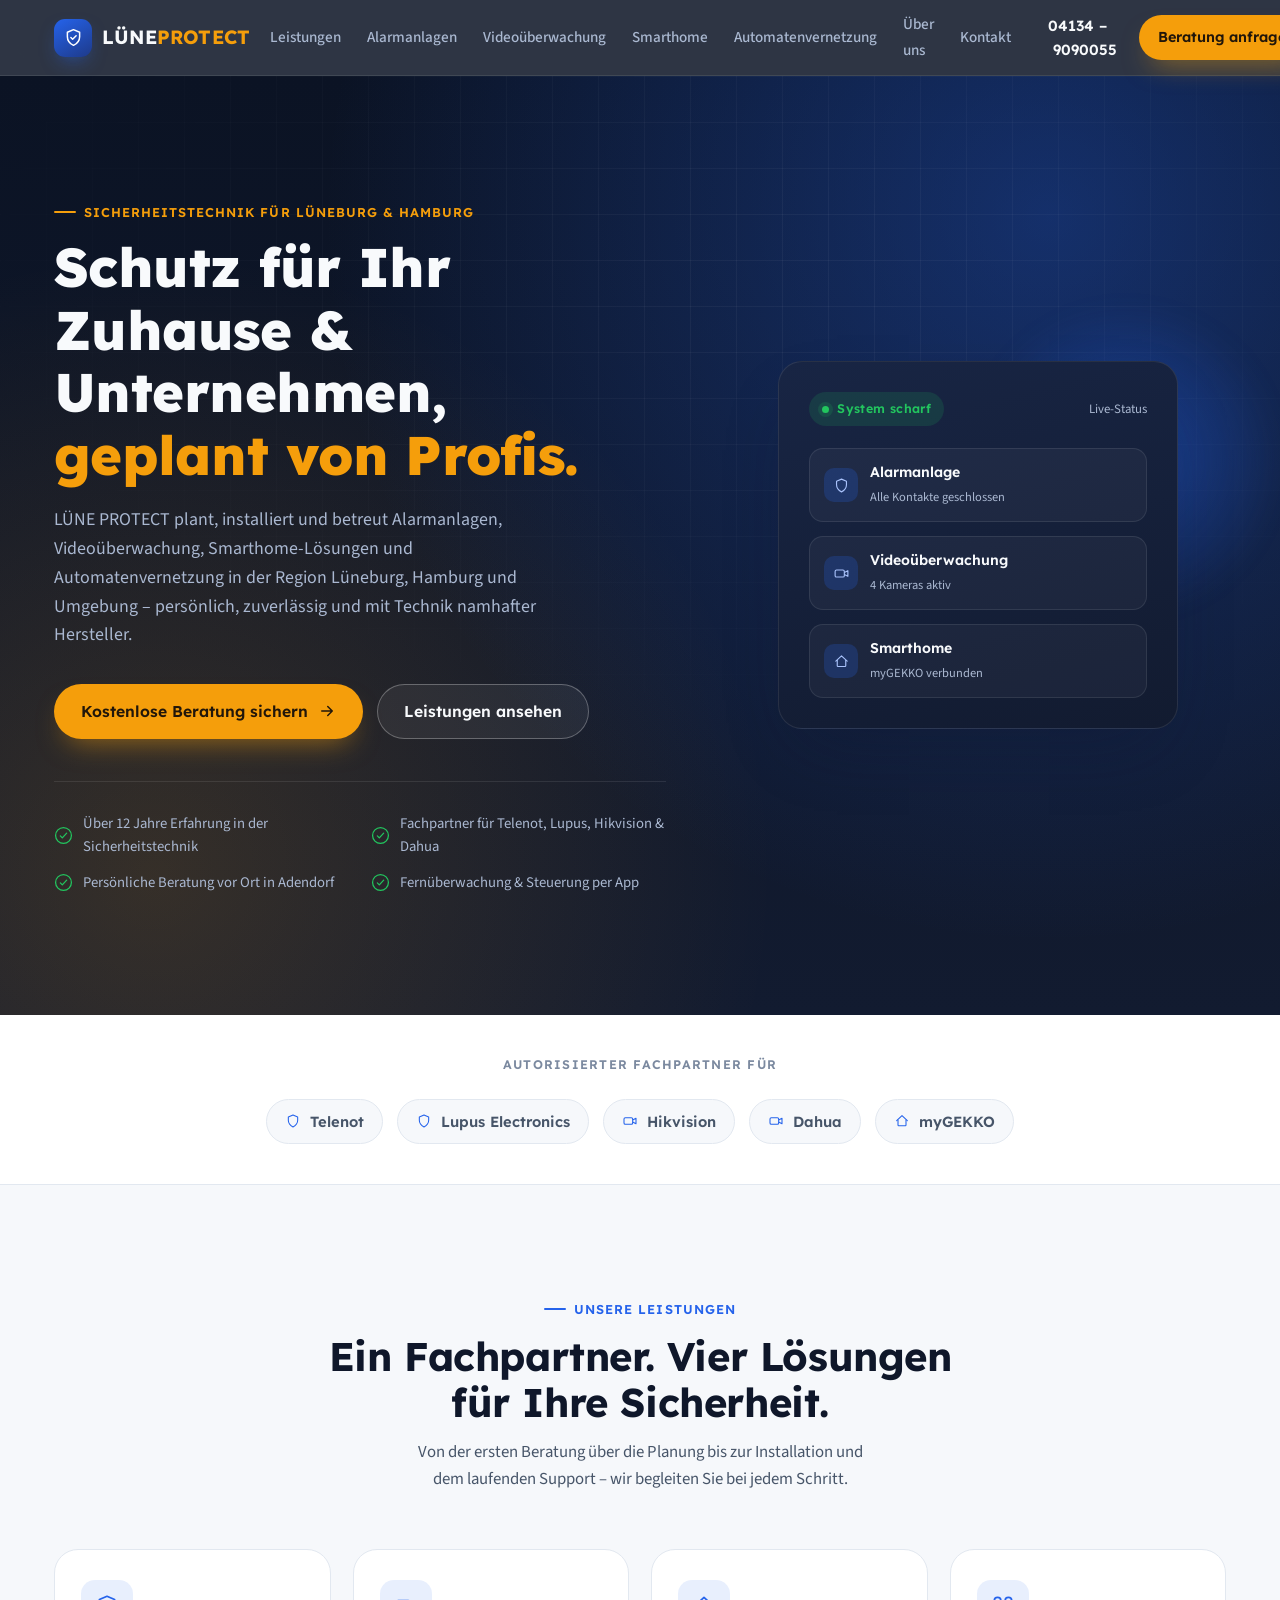
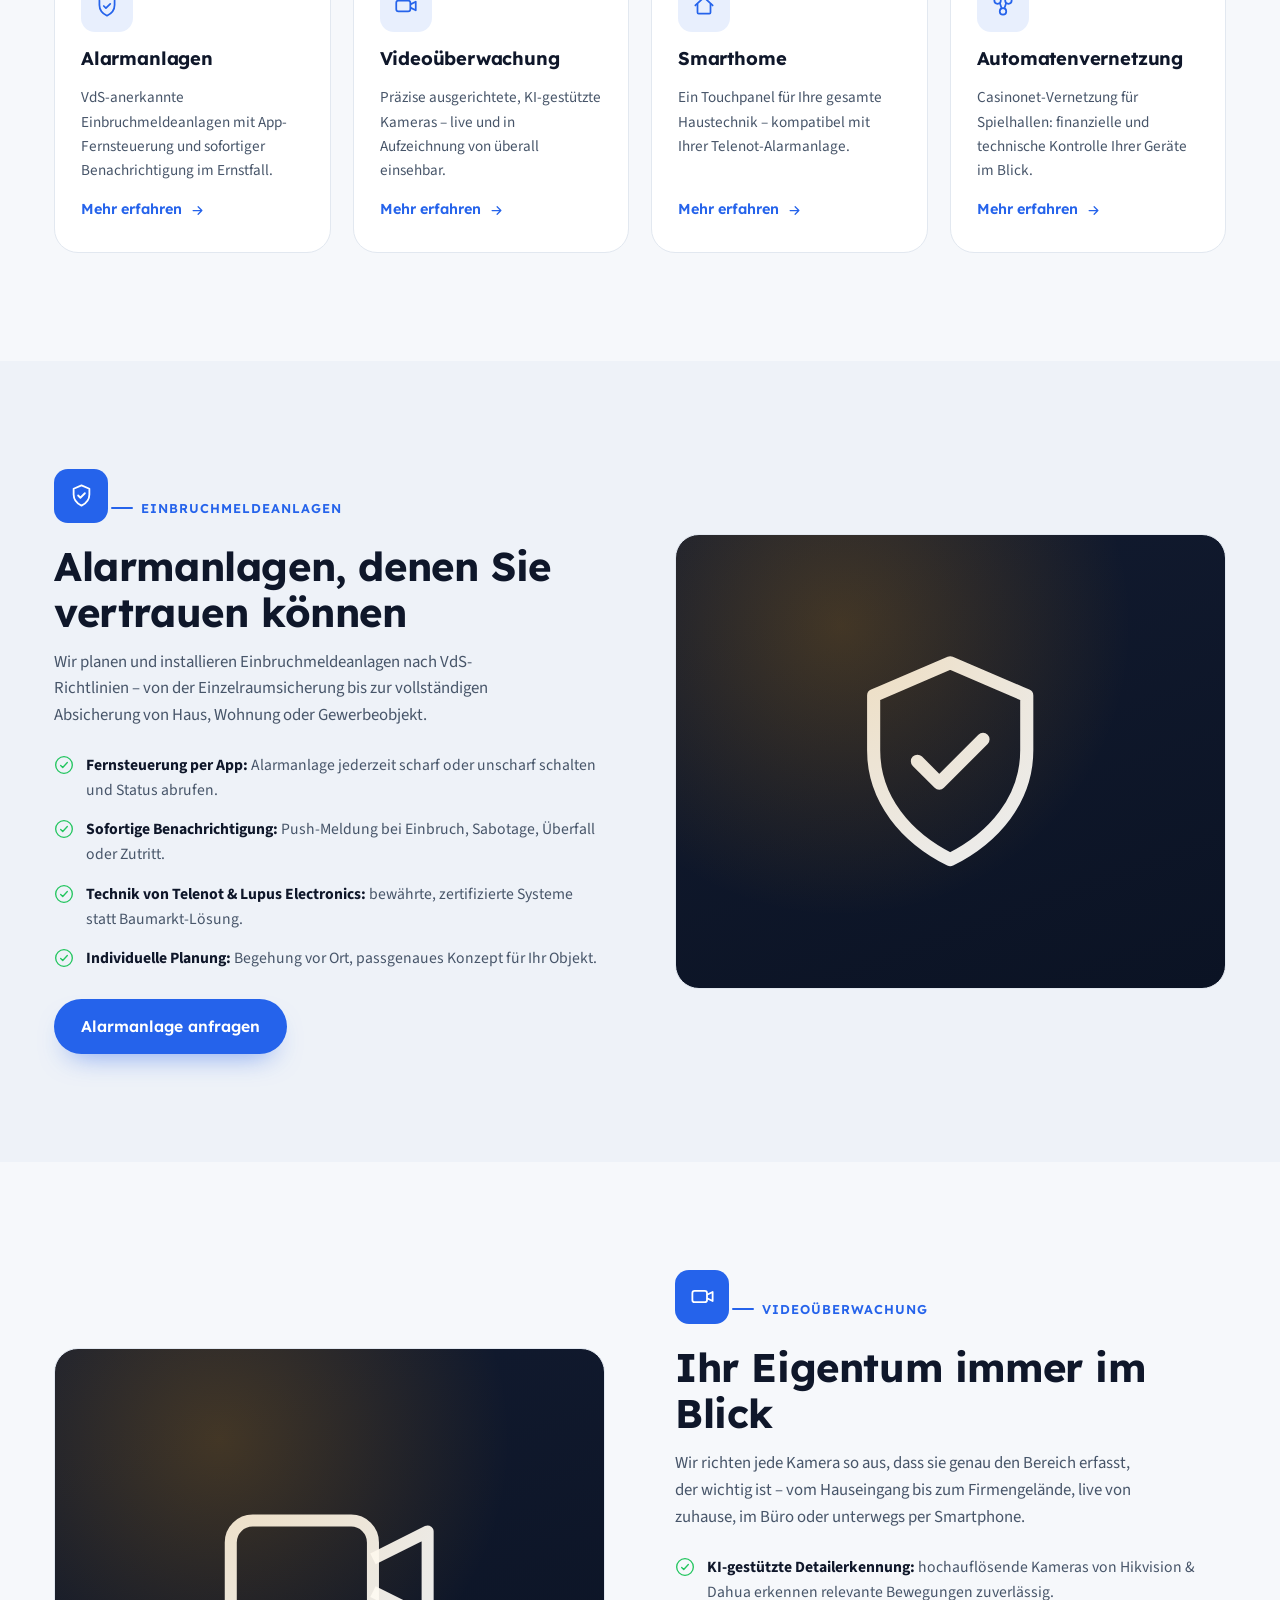
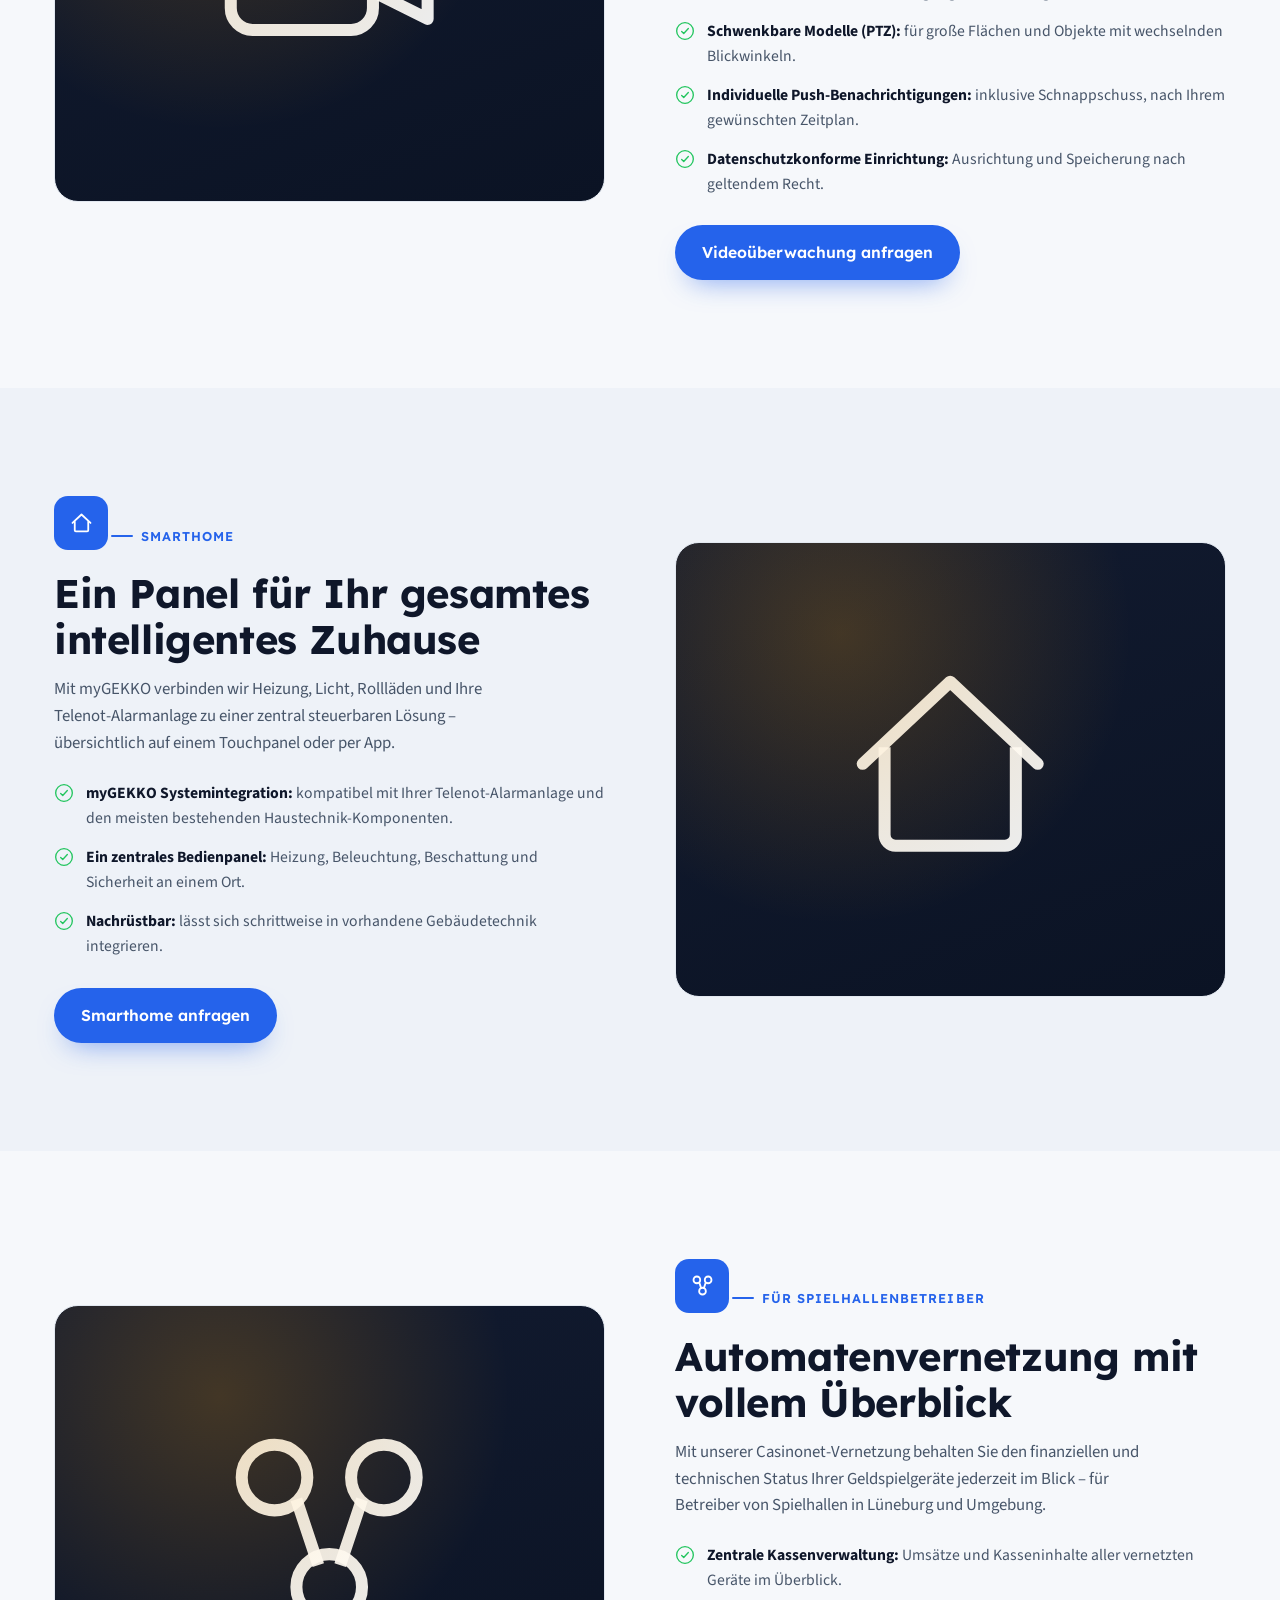
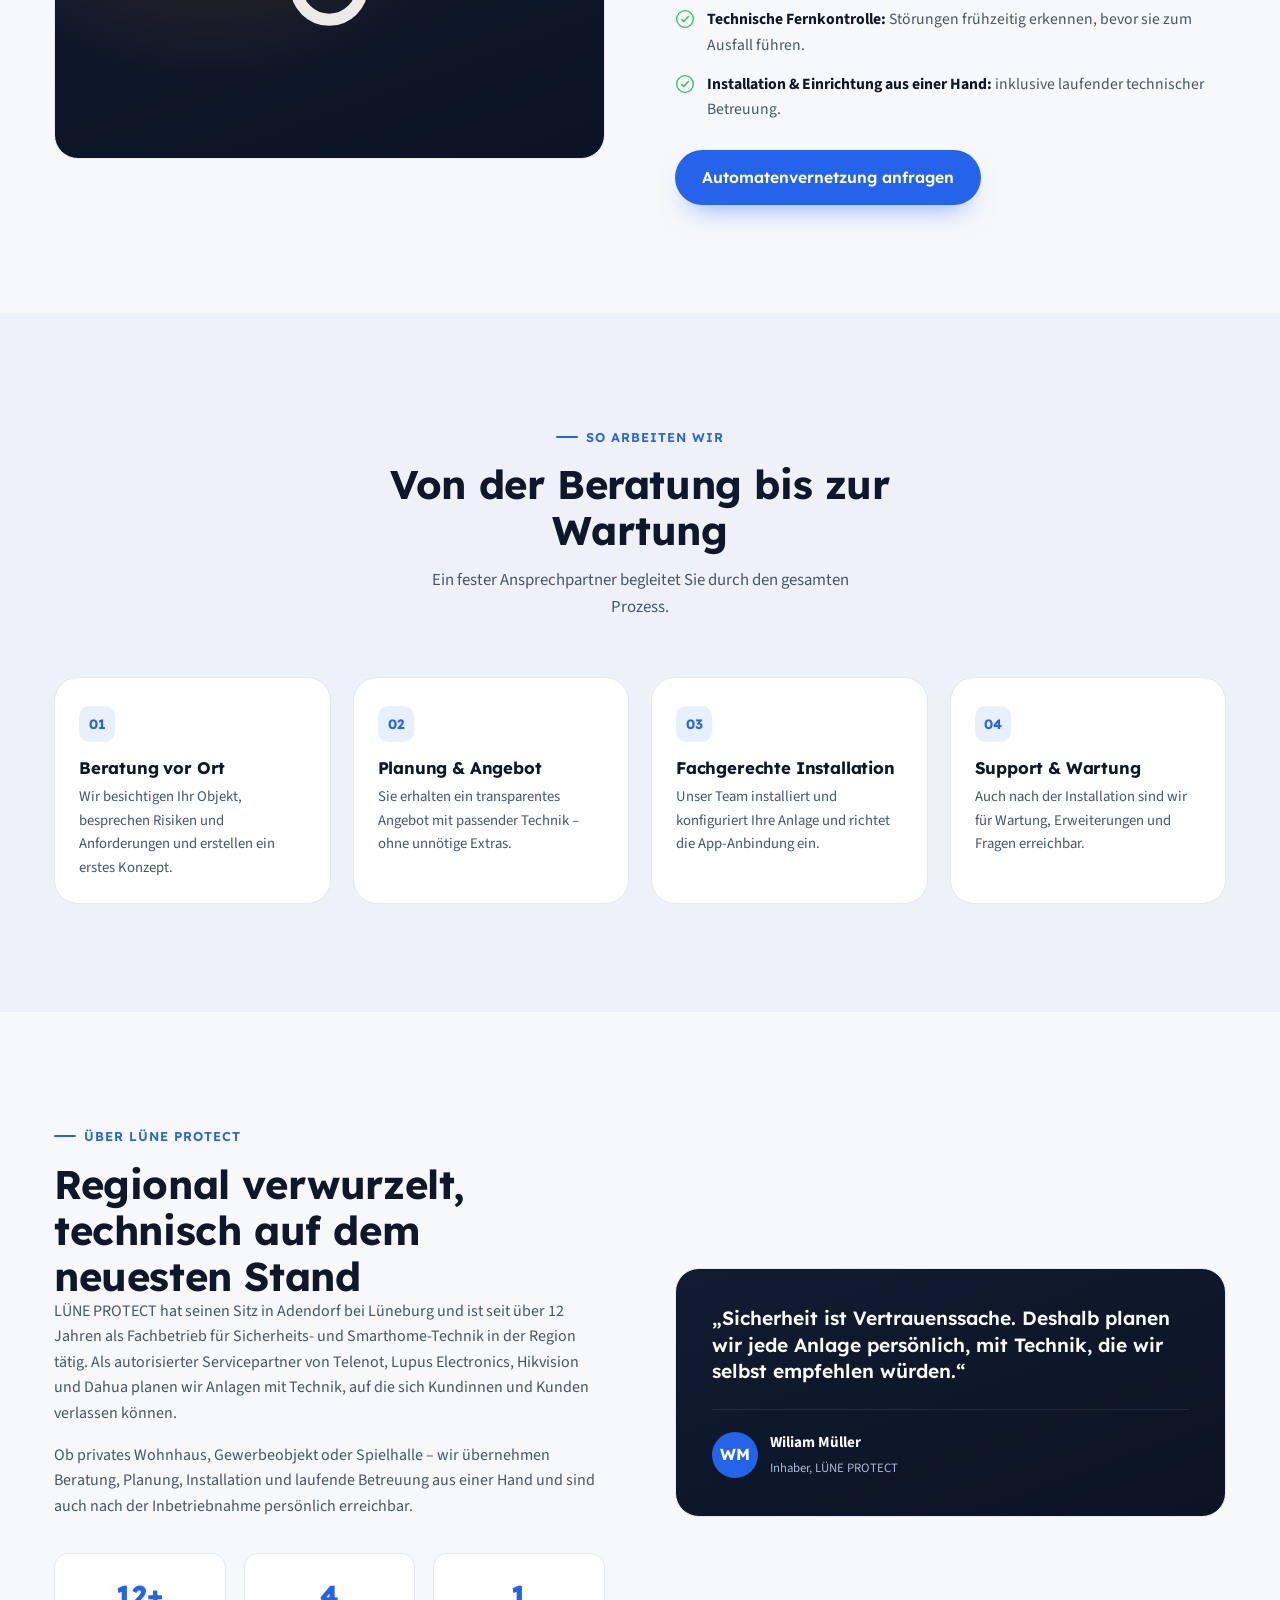
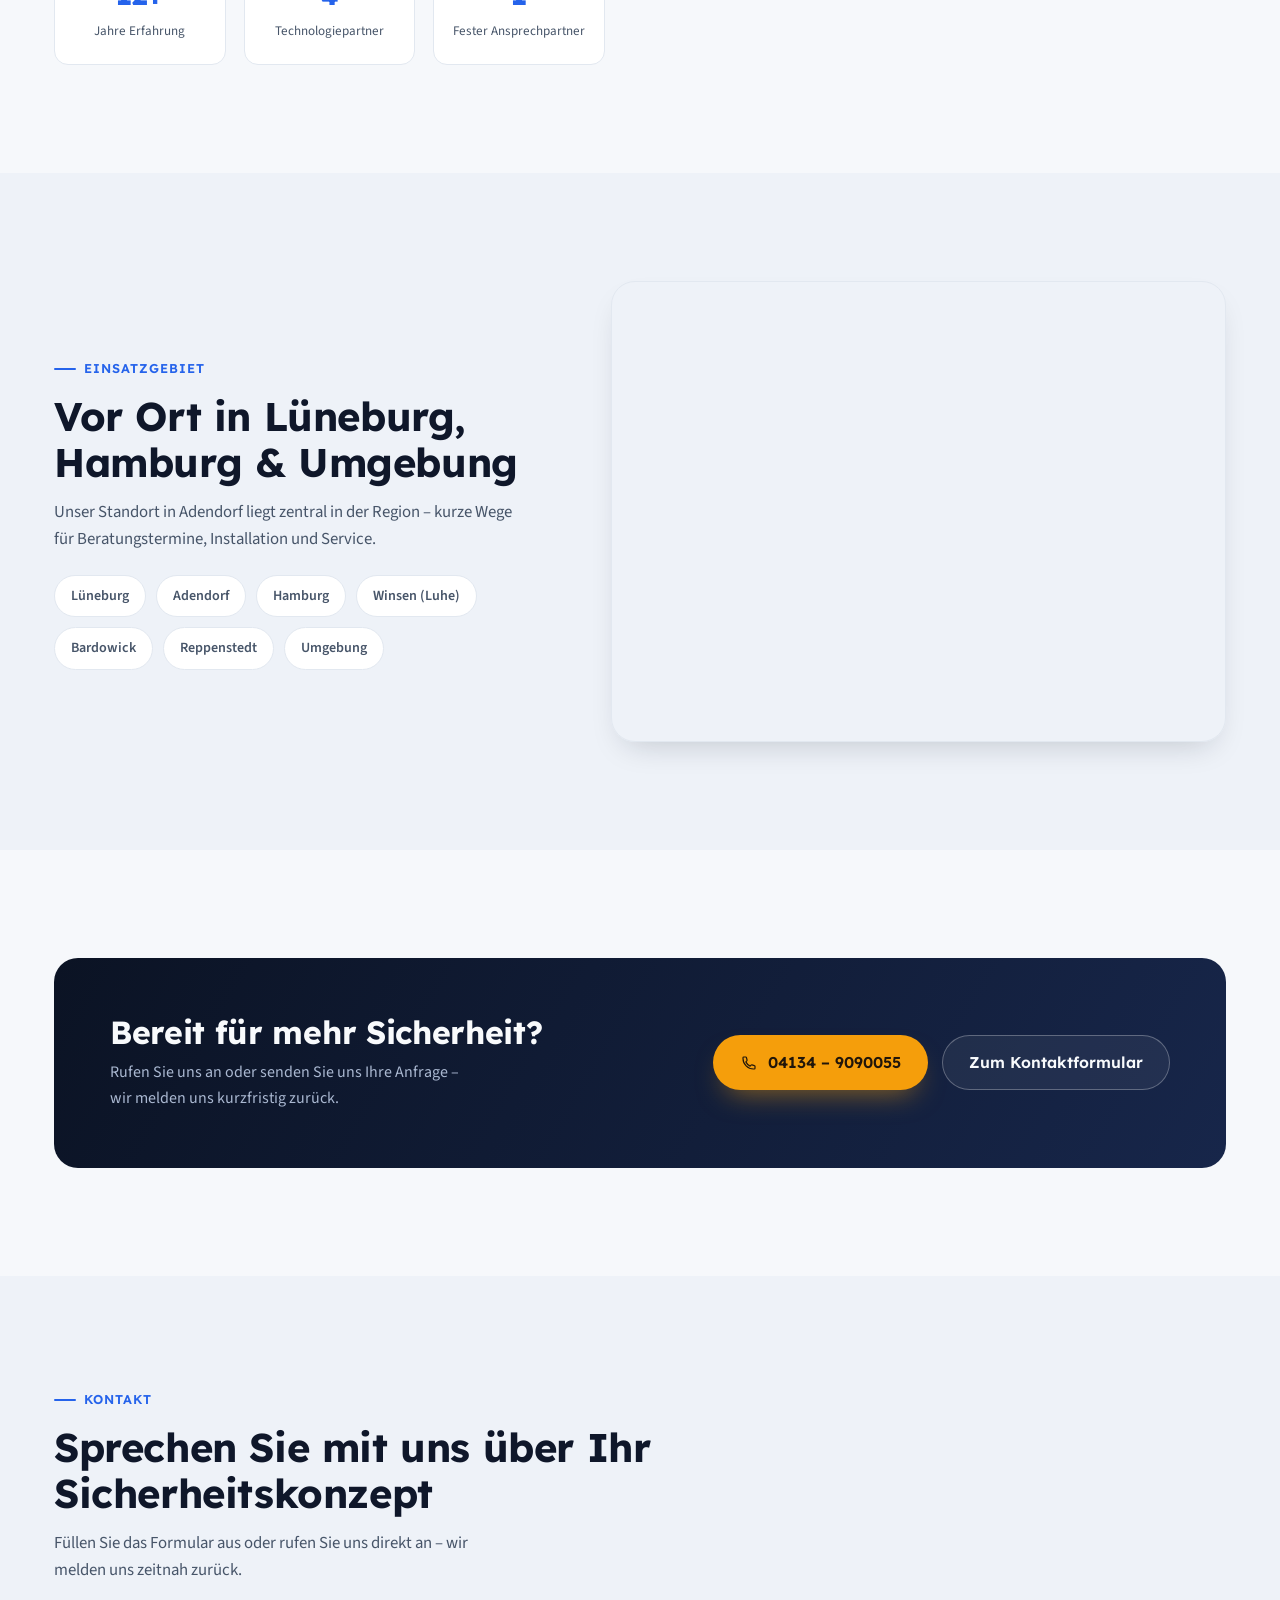
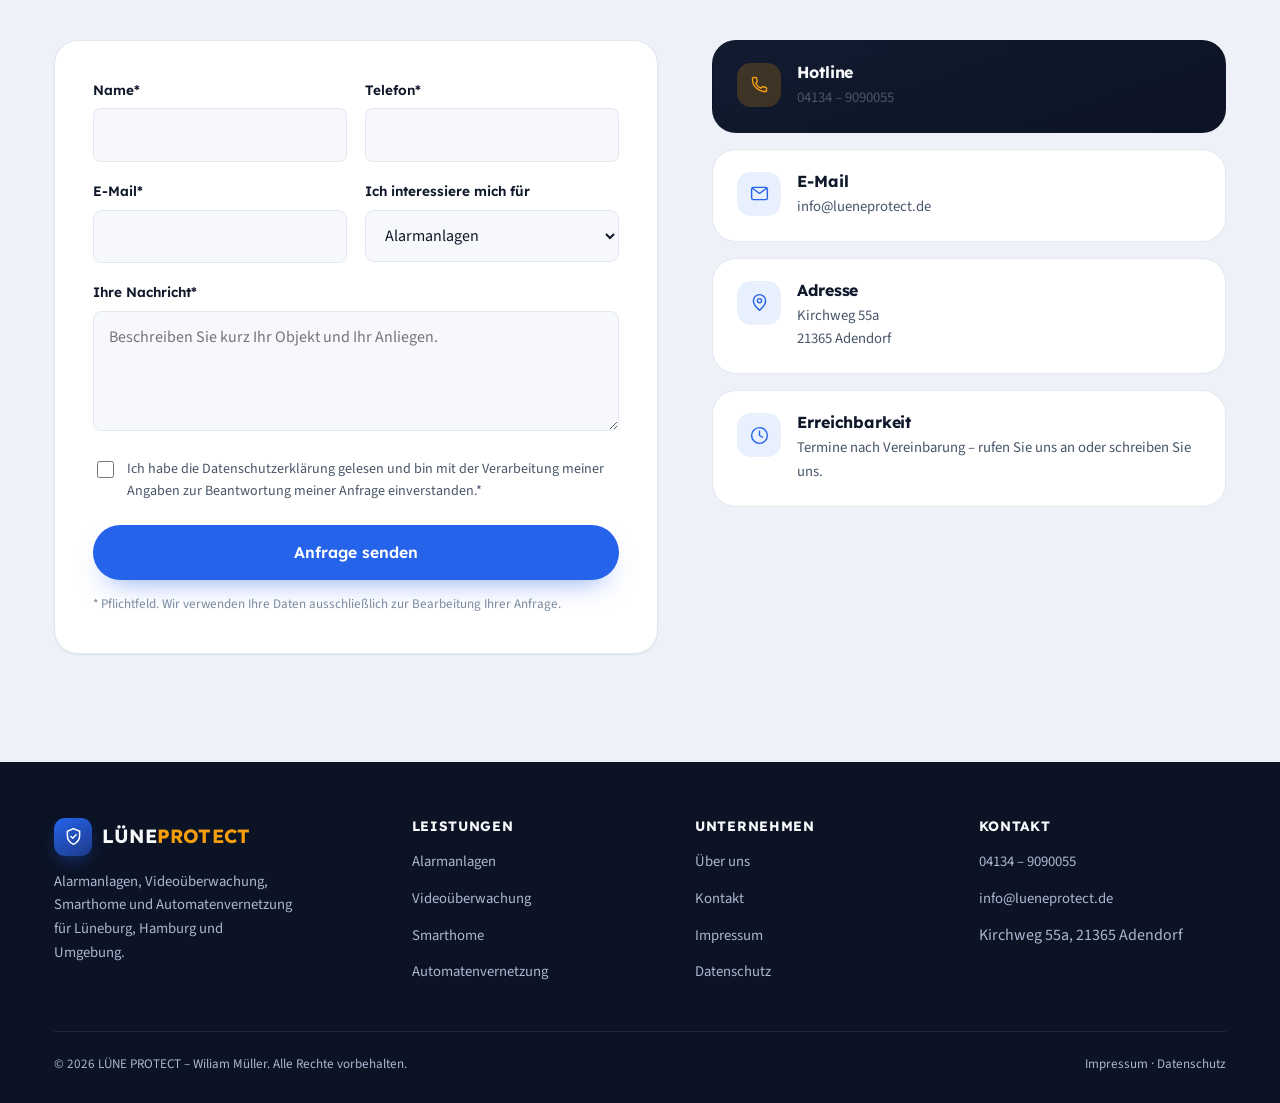
==== index.html @ abf203d9 "Add new modern website for LÜNE PROTECT Builds a full static site (index, Impressum, Datenschutz) to" ====
<!doctype html>
<html lang="de">
<head>
  <meta charset="UTF-8" />
  <meta name="viewport" content="width=device-width, initial-scale=1" />
  <title>LÜNE PROTECT – Alarmanlagen, Videoüberwachung &amp; Smarthome in Lüneburg &amp; Hamburg</title>
  <meta name="description" content="LÜNE PROTECT ist Ihr Fachpartner für Alarmanlagen, Videoüberwachung, Smarthome und Automatenvernetzung in Lüneburg, Hamburg und Umgebung. Über 12 Jahre Erfahrung, zertifizierte Technik, persönliche Beratung." />
  <meta name="theme-color" content="#0b1324" />
  <link rel="canonical" href="https://lueneprotect.de/" />

  <meta property="og:type" content="website" />
  <meta property="og:title" content="LÜNE PROTECT – Sicherheitstechnik für Lüneburg &amp; Hamburg" />
  <meta property="og:description" content="Alarmanlagen, Videoüberwachung, Smarthome und Automatenvernetzung – geplant, installiert und betreut von LÜNE PROTECT." />
  <meta property="og:locale" content="de_DE" />

  <link rel="icon" href="data:image/svg+xml,%3Csvg xmlns='http://www.w3.org/2000/svg' viewBox='0 0 24 24' fill='none'%3E%3Crect width='24' height='24' rx='6' fill='%230b1324'/%3E%3Cpath d='M12 3l7 3v5c0 4.5-3 8-7 10-4-2-7-5.5-7-10V6l7-3z' fill='%232563eb'/%3E%3Cpath d='M9 12l2 2 4-4' stroke='%23f59e0b' stroke-width='1.6' stroke-linecap='round' stroke-linejoin='round' fill='none'/%3E%3C/svg%3E" />

  <!-- Fonts load as a plain, non-blocking <link> so the core stylesheet
       below always applies immediately, even if this request is slow. -->
  <link rel="preconnect" href="https://fonts.googleapis.com" />
  <link rel="preconnect" href="https://fonts.gstatic.com" crossorigin />
  <link rel="stylesheet" href="https://fonts.googleapis.com/css2?family=Lexend:wght@400;500;600;700;800&family=Source+Sans+3:wght@400;500;600;700&display=swap" />

  <link rel="stylesheet" href="assets/css/style.css" />
</head>
<body>
  <a class="skip-link" href="#main">Zum Inhalt springen</a>

  <header class="site-header" data-site-header>
    <div class="container">
      <a class="brand" href="#top" aria-label="LÜNE PROTECT – Startseite">
        <span class="brand__mark" aria-hidden="true">
          <svg viewBox="0 0 24 24" fill="none"><path d="M12 3l7 3v5c0 4.5-3 8-7 10-4-2-7-5.5-7-10V6l7-3z" stroke="currentColor" stroke-width="1.7" stroke-linejoin="round"/><path d="M9 12l2 2 4-4" stroke="currentColor" stroke-width="1.7" stroke-linecap="round" stroke-linejoin="round"/></svg>
        </span>
        <span class="brand__name">LÜNE<span>PROTECT</span></span>
      </a>

      <nav class="main-nav" id="main-nav" aria-label="Hauptnavigation">
        <ul class="main-nav__list">
          <li><a href="#leistungen">Leistungen</a></li>
          <li><a href="#alarmanlagen">Alarmanlagen</a></li>
          <li><a href="#videoueberwachung">Videoüberwachung</a></li>
          <li><a href="#smarthome">Smarthome</a></li>
          <li><a href="#automatenvernetzung">Automatenvernetzung</a></li>
          <li><a href="#ueber-uns">Über uns</a></li>
          <li><a href="#kontakt">Kontakt</a></li>
        </ul>
        <a class="btn btn--accent btn--block main-nav__cta" href="#kontakt">Beratung anfragen</a>
      </nav>

      <div class="header-actions">
        <a class="phone-pill" href="tel:+4941349090055">
          <svg viewBox="0 0 24 24" fill="none"><path d="M4 5c0-.6.4-1 1-1h2.6c.5 0 .9.3 1 .8l.8 3.2c.1.4 0 .9-.3 1.2L7.8 10.5a12 12 0 0 0 5.7 5.7l1.3-1.3c.3-.3.8-.4 1.2-.3l3.2.8c.5.1.8.5.8 1V19c0 .6-.4 1-1 1h-1C10.4 20 4 13.6 4 6V5z" stroke="currentColor" stroke-width="1.6" stroke-linejoin="round"/></svg>
          <span>04134&nbsp;–&nbsp;9090055</span>
        </a>
        <a class="btn btn--accent btn--sm" href="#kontakt">Beratung anfragen</a>
        <button class="nav-toggle" type="button" data-nav-toggle aria-expanded="false" aria-controls="main-nav" aria-label="Menü öffnen">
          <svg class="icon-menu" viewBox="0 0 24 24" fill="none"><path d="M4 7h16M4 12h16M4 17h16" stroke="currentColor" stroke-width="1.8" stroke-linecap="round"/></svg>
          <svg class="icon-close" viewBox="0 0 24 24" fill="none"><path d="M6 6l12 12M18 6L6 18" stroke="currentColor" stroke-width="1.8" stroke-linecap="round"/></svg>
        </button>
      </div>
    </div>
  </header>

  <main id="main">
    <!-- ================= HERO ================= -->
    <section class="hero" id="top">
      <div class="hero__grid" aria-hidden="true"></div>
      <div class="container">
        <div class="hero__content" data-reveal>
          <p class="eyebrow">Sicherheitstechnik für Lüneburg &amp; Hamburg</p>
          <h1>Schutz für Ihr Zuhause &amp; Unternehmen, <em>geplant von Profis.</em></h1>
          <p class="hero__lede">
            LÜNE PROTECT plant, installiert und betreut Alarmanlagen, Videoüberwachung, Smarthome-Lösungen
            und Automatenvernetzung in der Region Lüneburg, Hamburg und Umgebung – persönlich, zuverlässig
            und mit Technik namhafter Hersteller.
          </p>
          <div class="hero__cta">
            <a class="btn btn--accent" href="#kontakt">
              Kostenlose Beratung sichern
              <svg viewBox="0 0 24 24" fill="none"><path d="M5 12h14M13 6l6 6-6 6" stroke="currentColor" stroke-width="2" stroke-linecap="round" stroke-linejoin="round"/></svg>
            </a>
            <a class="btn btn--ghost-light" href="#leistungen">Leistungen ansehen</a>
          </div>
          <ul class="hero__trust">
            <li>
              <svg viewBox="0 0 24 24" fill="none"><circle cx="12" cy="12" r="10" stroke="currentColor" stroke-width="1.6"/><path d="M8 12.5l2.5 2.5L16 9" stroke="currentColor" stroke-width="1.6" stroke-linecap="round" stroke-linejoin="round"/></svg>
              Über 12 Jahre Erfahrung in der Sicherheitstechnik
            </li>
            <li>
              <svg viewBox="0 0 24 24" fill="none"><circle cx="12" cy="12" r="10" stroke="currentColor" stroke-width="1.6"/><path d="M8 12.5l2.5 2.5L16 9" stroke="currentColor" stroke-width="1.6" stroke-linecap="round" stroke-linejoin="round"/></svg>
              Fachpartner für Telenot, Lupus, Hikvision &amp; Dahua
            </li>
            <li>
              <svg viewBox="0 0 24 24" fill="none"><circle cx="12" cy="12" r="10" stroke="currentColor" stroke-width="1.6"/><path d="M8 12.5l2.5 2.5L16 9" stroke="currentColor" stroke-width="1.6" stroke-linecap="round" stroke-linejoin="round"/></svg>
              Persönliche Beratung vor Ort in Adendorf
            </li>
            <li>
              <svg viewBox="0 0 24 24" fill="none"><circle cx="12" cy="12" r="10" stroke="currentColor" stroke-width="1.6"/><path d="M8 12.5l2.5 2.5L16 9" stroke="currentColor" stroke-width="1.6" stroke-linecap="round" stroke-linejoin="round"/></svg>
              Fernüberwachung &amp; Steuerung per App
            </li>
          </ul>
        </div>

        <div class="hero__visual" data-reveal>
          <div class="hero__glow" aria-hidden="true"></div>
          <div class="hero__panel">
            <div class="hero__panel-row">
              <span class="status-chip">System scharf</span>
              <span class="hero__panel-time">Live-Status</span>
            </div>
            <div class="hero__panel-list">
              <div class="hero__panel-item">
                <span class="ico" aria-hidden="true">
                  <svg viewBox="0 0 24 24" fill="none"><path d="M12 3l7 3v5c0 4.5-3 8-7 10-4-2-7-5.5-7-10V6l7-3z" stroke="currentColor" stroke-width="1.6" stroke-linejoin="round"/></svg>
                </span>
                <div><strong>Alarmanlage</strong><small>Alle Kontakte geschlossen</small></div>
              </div>
              <div class="hero__panel-item">
                <span class="ico" aria-hidden="true">
                  <svg viewBox="0 0 24 24" fill="none"><rect x="3" y="7" width="13" height="10" rx="2" stroke="currentColor" stroke-width="1.6"/><path d="M16 10.5l5-2.5v8l-5-2.5" stroke="currentColor" stroke-width="1.6" stroke-linejoin="round"/></svg>
                </span>
                <div><strong>Videoüberwachung</strong><small>4 Kameras aktiv</small></div>
              </div>
              <div class="hero__panel-item">
                <span class="ico" aria-hidden="true">
                  <svg viewBox="0 0 24 24" fill="none"><path d="M4 11.5L12 4l8 7.5" stroke="currentColor" stroke-width="1.6" stroke-linecap="round" stroke-linejoin="round"/><path d="M6 10v8a1 1 0 0 0 1 1h10a1 1 0 0 0 1-1v-8" stroke="currentColor" stroke-width="1.6" stroke-linejoin="round"/></svg>
                </span>
                <div><strong>Smarthome</strong><small>myGEKKO verbunden</small></div>
              </div>
            </div>
          </div>
        </div>
      </div>
    </section>

    <!-- ================= PARTNERS ================= -->
    <section class="partners" data-reveal>
      <div class="container">
        <p class="partners__label">Autorisierter Fachpartner für</p>
        <div class="partners__row">
          <span class="partner-badge"><svg viewBox="0 0 24 24" fill="none"><path d="M12 3l7 3v5c0 4.5-3 8-7 10-4-2-7-5.5-7-10V6l7-3z" stroke="currentColor" stroke-width="1.6" stroke-linejoin="round"/></svg>Telenot</span>
          <span class="partner-badge"><svg viewBox="0 0 24 24" fill="none"><path d="M12 3l7 3v5c0 4.5-3 8-7 10-4-2-7-5.5-7-10V6l7-3z" stroke="currentColor" stroke-width="1.6" stroke-linejoin="round"/></svg>Lupus Electronics</span>
          <span class="partner-badge"><svg viewBox="0 0 24 24" fill="none"><rect x="3" y="7" width="13" height="10" rx="2" stroke="currentColor" stroke-width="1.6"/><path d="M16 10.5l5-2.5v8l-5-2.5" stroke="currentColor" stroke-width="1.6" stroke-linejoin="round"/></svg>Hikvision</span>
          <span class="partner-badge"><svg viewBox="0 0 24 24" fill="none"><rect x="3" y="7" width="13" height="10" rx="2" stroke="currentColor" stroke-width="1.6"/><path d="M16 10.5l5-2.5v8l-5-2.5" stroke="currentColor" stroke-width="1.6" stroke-linejoin="round"/></svg>Dahua</span>
          <span class="partner-badge"><svg viewBox="0 0 24 24" fill="none"><path d="M4 11.5L12 4l8 7.5" stroke="currentColor" stroke-width="1.6" stroke-linecap="round" stroke-linejoin="round"/><path d="M6 10v8a1 1 0 0 0 1 1h10a1 1 0 0 0 1-1v-8" stroke="currentColor" stroke-width="1.6" stroke-linejoin="round"/></svg>myGEKKO</span>
        </div>
      </div>
    </section>

    <!-- ================= SERVICES OVERVIEW ================= -->
    <section class="section" id="leistungen">
      <div class="container">
        <div class="section-head section-head--center" data-reveal>
          <p class="eyebrow" style="justify-content:center">Unsere Leistungen</p>
          <h2 class="section-title">Ein Fachpartner. Vier Lösungen für Ihre Sicherheit.</h2>
          <p class="section-lede">
            Von der ersten Beratung über die Planung bis zur Installation und dem laufenden Support –
            wir begleiten Sie bei jedem Schritt.
          </p>
        </div>

        <div class="services-grid">
          <article class="service-card" data-reveal>
            <span class="service-card__icon" aria-hidden="true">
              <svg viewBox="0 0 24 24" fill="none"><path d="M12 3l7 3v5c0 4.5-3 8-7 10-4-2-7-5.5-7-10V6l7-3z" stroke="currentColor" stroke-width="1.6" stroke-linejoin="round"/><path d="M9 12l2 2 4-4" stroke="currentColor" stroke-width="1.6" stroke-linecap="round" stroke-linejoin="round"/></svg>
            </span>
            <h3>Alarmanlagen</h3>
            <p>VdS-anerkannte Einbruchmeldeanlagen mit App-Fernsteuerung und sofortiger Benachrichtigung im Ernstfall.</p>
            <a class="service-card__link" href="#alarmanlagen">Mehr erfahren <svg viewBox="0 0 24 24" fill="none"><path d="M5 12h14M13 6l6 6-6 6" stroke="currentColor" stroke-width="2" stroke-linecap="round" stroke-linejoin="round"/></svg></a>
          </article>

          <article class="service-card" data-reveal>
            <span class="service-card__icon" aria-hidden="true">
              <svg viewBox="0 0 24 24" fill="none"><rect x="3" y="7" width="13" height="10" rx="2" stroke="currentColor" stroke-width="1.6"/><path d="M16 10.5l5-2.5v8l-5-2.5" stroke="currentColor" stroke-width="1.6" stroke-linejoin="round"/></svg>
            </span>
            <h3>Videoüberwachung</h3>
            <p>Präzise ausgerichtete, KI-gestützte Kameras – live und in Aufzeichnung von überall einsehbar.</p>
            <a class="service-card__link" href="#videoueberwachung">Mehr erfahren <svg viewBox="0 0 24 24" fill="none"><path d="M5 12h14M13 6l6 6-6 6" stroke="currentColor" stroke-width="2" stroke-linecap="round" stroke-linejoin="round"/></svg></a>
          </article>

          <article class="service-card" data-reveal>
            <span class="service-card__icon" aria-hidden="true">
              <svg viewBox="0 0 24 24" fill="none"><path d="M4 11.5L12 4l8 7.5" stroke="currentColor" stroke-width="1.6" stroke-linecap="round" stroke-linejoin="round"/><path d="M6 10v8a1 1 0 0 0 1 1h10a1 1 0 0 0 1-1v-8" stroke="currentColor" stroke-width="1.6" stroke-linejoin="round"/></svg>
            </span>
            <h3>Smarthome</h3>
            <p>Ein Touchpanel für Ihre gesamte Haustechnik – kompatibel mit Ihrer Telenot-Alarmanlage.</p>
            <a class="service-card__link" href="#smarthome">Mehr erfahren <svg viewBox="0 0 24 24" fill="none"><path d="M5 12h14M13 6l6 6-6 6" stroke="currentColor" stroke-width="2" stroke-linecap="round" stroke-linejoin="round"/></svg></a>
          </article>

          <article class="service-card" data-reveal>
            <span class="service-card__icon" aria-hidden="true">
              <svg viewBox="0 0 24 24" fill="none"><circle cx="7" cy="7" r="3" stroke="currentColor" stroke-width="1.6"/><circle cx="17" cy="7" r="3" stroke="currentColor" stroke-width="1.6"/><circle cx="12" cy="17" r="3" stroke="currentColor" stroke-width="1.6"/><path d="M9 9l2 6M15 9l-2 6" stroke="currentColor" stroke-width="1.6"/></svg>
            </span>
            <h3>Automatenvernetzung</h3>
            <p>Casinonet-Vernetzung für Spielhallen: finanzielle und technische Kontrolle Ihrer Geräte im Blick.</p>
            <a class="service-card__link" href="#automatenvernetzung">Mehr erfahren <svg viewBox="0 0 24 24" fill="none"><path d="M5 12h14M13 6l6 6-6 6" stroke="currentColor" stroke-width="2" stroke-linecap="round" stroke-linejoin="round"/></svg></a>
          </article>
        </div>
      </div>
    </section>

    <!-- ================= ALARMANLAGEN ================= -->
    <section class="section section--alt service-detail" id="alarmanlagen">
      <div class="container">
        <div class="service-detail__grid">
          <div data-reveal>
            <span class="service-detail__badge" aria-hidden="true">
              <svg viewBox="0 0 24 24" fill="none"><path d="M12 3l7 3v5c0 4.5-3 8-7 10-4-2-7-5.5-7-10V6l7-3z" stroke="currentColor" stroke-width="1.6" stroke-linejoin="round"/><path d="M9 12l2 2 4-4" stroke="currentColor" stroke-width="1.6" stroke-linecap="round" stroke-linejoin="round"/></svg>
            </span>
            <p class="eyebrow">Einbruchmeldeanlagen</p>
            <h2 class="section-title">Alarmanlagen, denen Sie vertrauen können</h2>
            <p class="section-lede">
              Wir planen und installieren Einbruchmeldeanlagen nach VdS-Richtlinien – von der Einzelraum­sicherung
              bis zur vollständigen Absicherung von Haus, Wohnung oder Gewerbeobjekt.
            </p>
            <ul class="feature-list">
              <li>
                <svg viewBox="0 0 24 24" fill="none"><circle cx="12" cy="12" r="10" stroke="currentColor" stroke-width="1.6"/><path d="M8 12.5l2.5 2.5L16 9" stroke="currentColor" stroke-width="1.6" stroke-linecap="round" stroke-linejoin="round"/></svg>
                <span><strong>Fernsteuerung per App:</strong> Alarmanlage jederzeit scharf oder unscharf schalten und Status abrufen.</span>
              </li>
              <li>
                <svg viewBox="0 0 24 24" fill="none"><circle cx="12" cy="12" r="10" stroke="currentColor" stroke-width="1.6"/><path d="M8 12.5l2.5 2.5L16 9" stroke="currentColor" stroke-width="1.6" stroke-linecap="round" stroke-linejoin="round"/></svg>
                <span><strong>Sofortige Benachrichtigung:</strong> Push-Meldung bei Einbruch, Sabotage, Überfall oder Zutritt.</span>
              </li>
              <li>
                <svg viewBox="0 0 24 24" fill="none"><circle cx="12" cy="12" r="10" stroke="currentColor" stroke-width="1.6"/><path d="M8 12.5l2.5 2.5L16 9" stroke="currentColor" stroke-width="1.6" stroke-linecap="round" stroke-linejoin="round"/></svg>
                <span><strong>Technik von Telenot &amp; Lupus Electronics:</strong> bewährte, zertifizierte Systeme statt Baumarkt-Lösung.</span>
              </li>
              <li>
                <svg viewBox="0 0 24 24" fill="none"><circle cx="12" cy="12" r="10" stroke="currentColor" stroke-width="1.6"/><path d="M8 12.5l2.5 2.5L16 9" stroke="currentColor" stroke-width="1.6" stroke-linecap="round" stroke-linejoin="round"/></svg>
                <span><strong>Individuelle Planung:</strong> Begehung vor Ort, passgenaues Konzept für Ihr Objekt.</span>
              </li>
            </ul>
            <div class="service-detail__cta">
              <a class="btn btn--primary" href="#kontakt">Alarmanlage anfragen</a>
            </div>
          </div>
          <div class="service-detail__figure" data-reveal aria-hidden="true">
            <svg viewBox="0 0 24 24" fill="none"><path d="M12 3l7 3v5c0 4.5-3 8-7 10-4-2-7-5.5-7-10V6l7-3z" stroke="currentColor" stroke-width="1.2" stroke-linejoin="round"/><path d="M9 12l2 2 4-4" stroke="currentColor" stroke-width="1.2" stroke-linecap="round" stroke-linejoin="round"/></svg>
          </div>
        </div>
      </div>
    </section>

    <!-- ================= VIDEOÜBERWACHUNG ================= -->
    <section class="section service-detail service-detail--reverse" id="videoueberwachung">
      <div class="container">
        <div class="service-detail__grid">
          <div data-reveal>
            <span class="service-detail__badge" aria-hidden="true">
              <svg viewBox="0 0 24 24" fill="none"><rect x="3" y="7" width="13" height="10" rx="2" stroke="currentColor" stroke-width="1.6"/><path d="M16 10.5l5-2.5v8l-5-2.5" stroke="currentColor" stroke-width="1.6" stroke-linejoin="round"/></svg>
            </span>
            <p class="eyebrow">Videoüberwachung</p>
            <h2 class="section-title">Ihr Eigentum immer im Blick</h2>
            <p class="section-lede">
              Wir richten jede Kamera so aus, dass sie genau den Bereich erfasst, der wichtig ist – vom
              Hauseingang bis zum Firmengelände, live von zuhause, im Büro oder unterwegs per Smartphone.
            </p>
            <ul class="feature-list">
              <li>
                <svg viewBox="0 0 24 24" fill="none"><circle cx="12" cy="12" r="10" stroke="currentColor" stroke-width="1.6"/><path d="M8 12.5l2.5 2.5L16 9" stroke="currentColor" stroke-width="1.6" stroke-linecap="round" stroke-linejoin="round"/></svg>
                <span><strong>KI-gestützte Detailerkennung:</strong> hochauflösende Kameras von Hikvision &amp; Dahua erkennen relevante Bewegungen zuverlässig.</span>
              </li>
              <li>
                <svg viewBox="0 0 24 24" fill="none"><circle cx="12" cy="12" r="10" stroke="currentColor" stroke-width="1.6"/><path d="M8 12.5l2.5 2.5L16 9" stroke="currentColor" stroke-width="1.6" stroke-linecap="round" stroke-linejoin="round"/></svg>
                <span><strong>Schwenkbare Modelle (PTZ):</strong> für große Flächen und Objekte mit wechselnden Blickwinkeln.</span>
              </li>
              <li>
                <svg viewBox="0 0 24 24" fill="none"><circle cx="12" cy="12" r="10" stroke="currentColor" stroke-width="1.6"/><path d="M8 12.5l2.5 2.5L16 9" stroke="currentColor" stroke-width="1.6" stroke-linecap="round" stroke-linejoin="round"/></svg>
                <span><strong>Individuelle Push-Benachrichtigungen:</strong> inklusive Schnappschuss, nach Ihrem gewünschten Zeitplan.</span>
              </li>
              <li>
                <svg viewBox="0 0 24 24" fill="none"><circle cx="12" cy="12" r="10" stroke="currentColor" stroke-width="1.6"/><path d="M8 12.5l2.5 2.5L16 9" stroke="currentColor" stroke-width="1.6" stroke-linecap="round" stroke-linejoin="round"/></svg>
                <span><strong>Datenschutzkonforme Einrichtung:</strong> Ausrichtung und Speicherung nach geltendem Recht.</span>
              </li>
            </ul>
            <div class="service-detail__cta">
              <a class="btn btn--primary" href="#kontakt">Videoüberwachung anfragen</a>
            </div>
          </div>
          <div class="service-detail__figure" data-reveal aria-hidden="true">
            <svg viewBox="0 0 24 24" fill="none"><rect x="3" y="7" width="13" height="10" rx="2" stroke="currentColor" stroke-width="1.1"/><path d="M16 10.5l5-2.5v8l-5-2.5" stroke="currentColor" stroke-width="1.1" stroke-linejoin="round"/></svg>
          </div>
        </div>
      </div>
    </section>

    <!-- ================= SMARTHOME ================= -->
    <section class="section section--alt service-detail" id="smarthome">
      <div class="container">
        <div class="service-detail__grid">
          <div data-reveal>
            <span class="service-detail__badge" aria-hidden="true">
              <svg viewBox="0 0 24 24" fill="none"><path d="M4 11.5L12 4l8 7.5" stroke="currentColor" stroke-width="1.6" stroke-linecap="round" stroke-linejoin="round"/><path d="M6 10v8a1 1 0 0 0 1 1h10a1 1 0 0 0 1-1v-8" stroke="currentColor" stroke-width="1.6" stroke-linejoin="round"/></svg>
            </span>
            <p class="eyebrow">Smarthome</p>
            <h2 class="section-title">Ein Panel für Ihr gesamtes intelligentes Zuhause</h2>
            <p class="section-lede">
              Mit myGEKKO verbinden wir Heizung, Licht, Rollläden und Ihre Telenot-Alarmanlage zu einer
              zentral steuerbaren Lösung – übersichtlich auf einem Touchpanel oder per App.
            </p>
            <ul class="feature-list">
              <li>
                <svg viewBox="0 0 24 24" fill="none"><circle cx="12" cy="12" r="10" stroke="currentColor" stroke-width="1.6"/><path d="M8 12.5l2.5 2.5L16 9" stroke="currentColor" stroke-width="1.6" stroke-linecap="round" stroke-linejoin="round"/></svg>
                <span><strong>myGEKKO Systemintegration:</strong> kompatibel mit Ihrer Telenot-Alarmanlage und den meisten bestehenden Haustechnik-Komponenten.</span>
              </li>
              <li>
                <svg viewBox="0 0 24 24" fill="none"><circle cx="12" cy="12" r="10" stroke="currentColor" stroke-width="1.6"/><path d="M8 12.5l2.5 2.5L16 9" stroke="currentColor" stroke-width="1.6" stroke-linecap="round" stroke-linejoin="round"/></svg>
                <span><strong>Ein zentrales Bedienpanel:</strong> Heizung, Beleuchtung, Beschattung und Sicherheit an einem Ort.</span>
              </li>
              <li>
                <svg viewBox="0 0 24 24" fill="none"><circle cx="12" cy="12" r="10" stroke="currentColor" stroke-width="1.6"/><path d="M8 12.5l2.5 2.5L16 9" stroke="currentColor" stroke-width="1.6" stroke-linecap="round" stroke-linejoin="round"/></svg>
                <span><strong>Nachrüstbar:</strong> lässt sich schrittweise in vorhandene Gebäudetechnik integrieren.</span>
              </li>
            </ul>
            <div class="service-detail__cta">
              <a class="btn btn--primary" href="#kontakt">Smarthome anfragen</a>
            </div>
          </div>
          <div class="service-detail__figure" data-reveal aria-hidden="true">
            <svg viewBox="0 0 24 24" fill="none"><path d="M4 11.5L12 4l8 7.5" stroke="currentColor" stroke-width="1.1" stroke-linecap="round" stroke-linejoin="round"/><path d="M6 10v8a1 1 0 0 0 1 1h10a1 1 0 0 0 1-1v-8" stroke="currentColor" stroke-width="1.1" stroke-linejoin="round"/></svg>
          </div>
        </div>
      </div>
    </section>

    <!-- ================= AUTOMATENVERNETZUNG ================= -->
    <section class="section service-detail service-detail--reverse" id="automatenvernetzung">
      <div class="container">
        <div class="service-detail__grid">
          <div data-reveal>
            <span class="service-detail__badge" aria-hidden="true">
              <svg viewBox="0 0 24 24" fill="none"><circle cx="7" cy="7" r="3" stroke="currentColor" stroke-width="1.6"/><circle cx="17" cy="7" r="3" stroke="currentColor" stroke-width="1.6"/><circle cx="12" cy="17" r="3" stroke="currentColor" stroke-width="1.6"/><path d="M9 9l2 6M15 9l-2 6" stroke="currentColor" stroke-width="1.6"/></svg>
            </span>
            <p class="eyebrow">Für Spielhallenbetreiber</p>
            <h2 class="section-title">Automatenvernetzung mit vollem Überblick</h2>
            <p class="section-lede">
              Mit unserer Casinonet-Vernetzung behalten Sie den finanziellen und technischen Status Ihrer
              Geldspielgeräte jederzeit im Blick – für Betreiber von Spielhallen in Lüneburg und Umgebung.
            </p>
            <ul class="feature-list">
              <li>
                <svg viewBox="0 0 24 24" fill="none"><circle cx="12" cy="12" r="10" stroke="currentColor" stroke-width="1.6"/><path d="M8 12.5l2.5 2.5L16 9" stroke="currentColor" stroke-width="1.6" stroke-linecap="round" stroke-linejoin="round"/></svg>
                <span><strong>Zentrale Kassenverwaltung:</strong> Umsätze und Kasseninhalte aller vernetzten Geräte im Überblick.</span>
              </li>
              <li>
                <svg viewBox="0 0 24 24" fill="none"><circle cx="12" cy="12" r="10" stroke="currentColor" stroke-width="1.6"/><path d="M8 12.5l2.5 2.5L16 9" stroke="currentColor" stroke-width="1.6" stroke-linecap="round" stroke-linejoin="round"/></svg>
                <span><strong>Technische Fernkontrolle:</strong> Störungen frühzeitig erkennen, bevor sie zum Ausfall führen.</span>
              </li>
              <li>
                <svg viewBox="0 0 24 24" fill="none"><circle cx="12" cy="12" r="10" stroke="currentColor" stroke-width="1.6"/><path d="M8 12.5l2.5 2.5L16 9" stroke="currentColor" stroke-width="1.6" stroke-linecap="round" stroke-linejoin="round"/></svg>
                <span><strong>Installation &amp; Einrichtung aus einer Hand:</strong> inklusive laufender technischer Betreuung.</span>
              </li>
            </ul>
            <div class="service-detail__cta">
              <a class="btn btn--primary" href="#kontakt">Automatenvernetzung anfragen</a>
            </div>
          </div>
          <div class="service-detail__figure" data-reveal aria-hidden="true">
            <svg viewBox="0 0 24 24" fill="none"><circle cx="7" cy="7" r="3" stroke="currentColor" stroke-width="1.1"/><circle cx="17" cy="7" r="3" stroke="currentColor" stroke-width="1.1"/><circle cx="12" cy="17" r="3" stroke="currentColor" stroke-width="1.1"/><path d="M9 9l2 6M15 9l-2 6" stroke="currentColor" stroke-width="1.1"/></svg>
          </div>
        </div>
      </div>
    </section>

    <!-- ================= PROCESS ================= -->
    <section class="section section--alt">
      <div class="container">
        <div class="section-head section-head--center" data-reveal>
          <p class="eyebrow" style="justify-content:center">So arbeiten wir</p>
          <h2 class="section-title">Von der Beratung bis zur Wartung</h2>
          <p class="section-lede">Ein fester Ansprechpartner begleitet Sie durch den gesamten Prozess.</p>
        </div>
        <div class="process-grid">
          <div class="process-step" data-reveal>
            <h3>Beratung vor Ort</h3>
            <p>Wir besichtigen Ihr Objekt, besprechen Risiken und Anforderungen und erstellen ein erstes Konzept.</p>
          </div>
          <div class="process-step" data-reveal>
            <h3>Planung &amp; Angebot</h3>
            <p>Sie erhalten ein transparentes Angebot mit passender Technik – ohne unnötige Extras.</p>
          </div>
          <div class="process-step" data-reveal>
            <h3>Fachgerechte Installation</h3>
            <p>Unser Team installiert und konfiguriert Ihre Anlage und richtet die App-Anbindung ein.</p>
          </div>
          <div class="process-step" data-reveal>
            <h3>Support &amp; Wartung</h3>
            <p>Auch nach der Installation sind wir für Wartung, Erweiterungen und Fragen erreichbar.</p>
          </div>
        </div>
      </div>
    </section>

    <!-- ================= ABOUT ================= -->
    <section class="section" id="ueber-uns">
      <div class="container">
        <div class="about-grid">
          <div data-reveal>
            <p class="eyebrow">Über LÜNE PROTECT</p>
            <h2 class="section-title">Regional verwurzelt, technisch auf dem neuesten Stand</h2>
            <div class="about-copy">
              <p>
                LÜNE PROTECT hat seinen Sitz in Adendorf bei Lüneburg und ist seit über 12 Jahren als
                Fachbetrieb für Sicherheits- und Smarthome-Technik in der Region tätig. Als autorisierter
                Servicepartner von Telenot, Lupus Electronics, Hikvision und Dahua planen wir Anlagen mit
                Technik, auf die sich Kundinnen und Kunden verlassen können.
              </p>
              <p>
                Ob privates Wohnhaus, Gewerbeobjekt oder Spielhalle – wir übernehmen Beratung, Planung,
                Installation und laufende Betreuung aus einer Hand und sind auch nach der Inbetriebnahme
                persönlich erreichbar.
              </p>
            </div>
            <div class="stat-row">
              <div class="stat">
                <strong>12+</strong>
                <span>Jahre Erfahrung</span>
              </div>
              <div class="stat">
                <strong>4</strong>
                <span>Technologiepartner</span>
              </div>
              <div class="stat">
                <strong>1</strong>
                <span>Fester Ansprechpartner</span>
              </div>
            </div>
          </div>

          <div class="about-figure" data-reveal>
            <p class="about-figure__quote">
              „Sicherheit ist Vertrauenssache. Deshalb planen wir jede Anlage persönlich, mit Technik, die
              wir selbst empfehlen würden.“
            </p>
            <div class="about-figure__person">
              <span class="about-figure__avatar" aria-hidden="true">WM</span>
              <div>
                <strong>Wiliam Müller</strong>
                <small>Inhaber, LÜNE PROTECT</small>
              </div>
            </div>
          </div>
        </div>
      </div>
    </section>

    <!-- ================= SERVICE AREA / MAP ================= -->
    <section class="section section--alt">
      <div class="container">
        <div class="area-grid">
          <div data-reveal>
            <p class="eyebrow">Einsatzgebiet</p>
            <h2 class="section-title">Vor Ort in Lüneburg, Hamburg &amp; Umgebung</h2>
            <p class="section-lede">
              Unser Standort in Adendorf liegt zentral in der Region – kurze Wege für Beratungstermine,
              Installation und Service.
            </p>
            <div class="area-list">
              <span class="area-chip">Lüneburg</span>
              <span class="area-chip">Adendorf</span>
              <span class="area-chip">Hamburg</span>
              <span class="area-chip">Winsen (Luhe)</span>
              <span class="area-chip">Bardowick</span>
              <span class="area-chip">Reppenstedt</span>
              <span class="area-chip">Umgebung</span>
            </div>
          </div>
          <div class="map-frame" data-reveal>
            <iframe
              src="https://www.google.com/maps?q=Kirchweg+55a,+21365+Adendorf&output=embed"
              title="Standort von LÜNE PROTECT, Kirchweg 55a, 21365 Adendorf"
              loading="lazy"
              referrerpolicy="no-referrer-when-downgrade"
            ></iframe>
          </div>
        </div>
      </div>
    </section>

    <!-- ================= CTA BANNER ================= -->
    <section class="section">
      <div class="container">
        <div class="cta-banner" data-reveal>
          <div>
            <h2>Bereit für mehr Sicherheit?</h2>
            <p>Rufen Sie uns an oder senden Sie uns Ihre Anfrage – wir melden uns kurzfristig zurück.</p>
          </div>
          <div class="cta-banner__actions">
            <a class="btn btn--accent" href="tel:+4941349090055">
              <svg viewBox="0 0 24 24" fill="none"><path d="M4 5c0-.6.4-1 1-1h2.6c.5 0 .9.3 1 .8l.8 3.2c.1.4 0 .9-.3 1.2L7.8 10.5a12 12 0 0 0 5.7 5.7l1.3-1.3c.3-.3.8-.4 1.2-.3l3.2.8c.5.1.8.5.8 1V19c0 .6-.4 1-1 1h-1C10.4 20 4 13.6 4 6V5z" stroke="currentColor" stroke-width="1.6" stroke-linejoin="round"/></svg>
              04134 – 9090055
            </a>
            <a class="btn btn--ghost-light" href="#kontakt">Zum Kontaktformular</a>
          </div>
        </div>
      </div>
    </section>

    <!-- ================= CONTACT ================= -->
    <section class="section section--alt" id="kontakt">
      <div class="container">
        <div class="section-head" data-reveal>
          <p class="eyebrow">Kontakt</p>
          <h2 class="section-title">Sprechen Sie mit uns über Ihr Sicherheitskonzept</h2>
          <p class="section-lede">Füllen Sie das Formular aus oder rufen Sie uns direkt an – wir melden uns zeitnah zurück.</p>
        </div>

        <div class="contact-grid">
          <form class="contact-form" data-contact-form novalidate data-reveal>
            <div class="form-row">
              <div class="form-field">
                <label for="name">Name*</label>
                <input type="text" id="name" name="name" autocomplete="name" required />
              </div>
              <div class="form-field">
                <label for="phone">Telefon*</label>
                <input type="tel" id="phone" name="phone" autocomplete="tel" required />
              </div>
            </div>
            <div class="form-row">
              <div class="form-field">
                <label for="email">E-Mail*</label>
                <input type="email" id="email" name="email" autocomplete="email" required />
              </div>
              <div class="form-field">
                <label for="topic">Ich interessiere mich für</label>
                <select id="topic" name="topic">
                  <option value="alarmanlagen">Alarmanlagen</option>
                  <option value="videoueberwachung">Videoüberwachung</option>
                  <option value="smarthome">Smarthome</option>
                  <option value="automatenvernetzung">Automatenvernetzung</option>
                  <option value="sonstiges">Sonstiges</option>
                </select>
              </div>
            </div>
            <div class="form-field">
              <label for="message">Ihre Nachricht*</label>
              <textarea id="message" name="message" required placeholder="Beschreiben Sie kurz Ihr Objekt und Ihr Anliegen."></textarea>
            </div>
            <div class="form-check">
              <input type="checkbox" id="privacy" name="privacy" required />
              <label for="privacy">
                Ich habe die <a href="datenschutz.html">Datenschutzerklärung</a> gelesen und bin mit der
                Verarbeitung meiner Angaben zur Beantwortung meiner Anfrage einverstanden.*
              </label>
            </div>
            <button class="btn btn--primary btn--block" type="submit">Anfrage senden</button>
            <p class="form-note">* Pflichtfeld. Wir verwenden Ihre Daten ausschließlich zur Bearbeitung Ihrer Anfrage.</p>
            <p class="form-status" data-form-status role="status"></p>
          </form>

          <div class="contact-info">
            <div class="info-card info-card--dark">
              <span class="info-card__icon" aria-hidden="true">
                <svg viewBox="0 0 24 24" fill="none"><path d="M4 5c0-.6.4-1 1-1h2.6c.5 0 .9.3 1 .8l.8 3.2c.1.4 0 .9-.3 1.2L7.8 10.5a12 12 0 0 0 5.7 5.7l1.3-1.3c.3-.3.8-.4 1.2-.3l3.2.8c.5.1.8.5.8 1V19c0 .6-.4 1-1 1h-1C10.4 20 4 13.6 4 6V5z" stroke="currentColor" stroke-width="1.6" stroke-linejoin="round"/></svg>
              </span>
              <div>
                <h3>Hotline</h3>
                <p><a href="tel:+4941349090055">04134 – 9090055</a></p>
              </div>
            </div>
            <div class="info-card">
              <span class="info-card__icon" aria-hidden="true">
                <svg viewBox="0 0 24 24" fill="none"><path d="M4 6l8 6 8-6" stroke="currentColor" stroke-width="1.6" stroke-linecap="round" stroke-linejoin="round"/><rect x="3" y="5" width="18" height="14" rx="2" stroke="currentColor" stroke-width="1.6"/></svg>
              </span>
              <div>
                <h3>E-Mail</h3>
                <p><a href="mailto:info@lueneprotect.de">info@lueneprotect.de</a></p>
              </div>
            </div>
            <div class="info-card">
              <span class="info-card__icon" aria-hidden="true">
                <svg viewBox="0 0 24 24" fill="none"><path d="M12 21s-7-6.2-7-11a7 7 0 1 1 14 0c0 4.8-7 11-7 11z" stroke="currentColor" stroke-width="1.6" stroke-linejoin="round"/><circle cx="12" cy="10" r="2.4" stroke="currentColor" stroke-width="1.6"/></svg>
              </span>
              <div>
                <h3>Adresse</h3>
                <p>Kirchweg 55a<br />21365 Adendorf</p>
              </div>
            </div>
            <div class="info-card">
              <span class="info-card__icon" aria-hidden="true">
                <svg viewBox="0 0 24 24" fill="none"><circle cx="12" cy="12" r="9" stroke="currentColor" stroke-width="1.6"/><path d="M12 7v5l3.5 2" stroke="currentColor" stroke-width="1.6" stroke-linecap="round" stroke-linejoin="round"/></svg>
              </span>
              <div>
                <h3>Erreichbarkeit</h3>
                <p>Termine nach Vereinbarung – rufen Sie uns an oder schreiben Sie uns.</p>
              </div>
            </div>
          </div>
        </div>
      </div>
    </section>
  </main>

  <footer class="site-footer">
    <div class="container">
      <div class="footer-grid">
        <div class="footer-brand">
          <a class="brand" href="#top" aria-label="LÜNE PROTECT – Startseite">
            <span class="brand__mark" aria-hidden="true">
              <svg viewBox="0 0 24 24" fill="none"><path d="M12 3l7 3v5c0 4.5-3 8-7 10-4-2-7-5.5-7-10V6l7-3z" stroke="currentColor" stroke-width="1.7" stroke-linejoin="round"/><path d="M9 12l2 2 4-4" stroke="currentColor" stroke-width="1.7" stroke-linecap="round" stroke-linejoin="round"/></svg>
            </span>
            <span class="brand__name">LÜNE<span>PROTECT</span></span>
          </a>
          <p>Alarmanlagen, Videoüberwachung, Smarthome und Automatenvernetzung für Lüneburg, Hamburg und Umgebung.</p>
        </div>
        <div class="footer-col">
          <h4>Leistungen</h4>
          <ul>
            <li><a href="#alarmanlagen">Alarmanlagen</a></li>
            <li><a href="#videoueberwachung">Videoüberwachung</a></li>
            <li><a href="#smarthome">Smarthome</a></li>
            <li><a href="#automatenvernetzung">Automatenvernetzung</a></li>
          </ul>
        </div>
        <div class="footer-col">
          <h4>Unternehmen</h4>
          <ul>
            <li><a href="#ueber-uns">Über uns</a></li>
            <li><a href="#kontakt">Kontakt</a></li>
            <li><a href="impressum.html">Impressum</a></li>
            <li><a href="datenschutz.html">Datenschutz</a></li>
          </ul>
        </div>
        <div class="footer-col">
          <h4>Kontakt</h4>
          <ul>
            <li><a href="tel:+4941349090055">04134 – 9090055</a></li>
            <li><a href="mailto:info@lueneprotect.de">info@lueneprotect.de</a></li>
            <li>Kirchweg 55a, 21365 Adendorf</li>
          </ul>
        </div>
      </div>
      <div class="footer-bottom">
        <span>© <span data-year>2026</span> LÜNE PROTECT – Wiliam Müller. Alle Rechte vorbehalten.</span>
        <span><a href="impressum.html">Impressum</a> · <a href="datenschutz.html">Datenschutz</a></span>
      </div>
    </div>
  </footer>

  <script src="assets/js/main.js"></script>
</body>
</html>
---- assets/css/style.css ----
/* ==========================================================================
   LÜNE PROTECT — Stylesheet
   Design system: dark navy "tech/trust" sections on a light, high-contrast
   content base. Primary = security blue, Accent = CTA amber,
   Status = armed/protected green. Headings: Lexend / Body: Source Sans 3.
   ========================================================================== */

/* Google Fonts are loaded via <link> tags in each page's <head>, not via
   @import here — @import can delay the rest of this stylesheet (including
   the mobile-nav breakpoint) from applying until the font request settles,
   which is especially risky on slow or restricted connections. */

:root {
  --font-heading: 'Lexend', system-ui, -apple-system, Segoe UI, sans-serif;
  --font-body: 'Source Sans 3', system-ui, -apple-system, Segoe UI, sans-serif;

  /* Light content surfaces */
  --color-ink: #0f172a;
  --color-ink-soft: #475569;
  --color-ink-faint: #7c8aa0;
  --color-bg: #f6f8fb;
  --color-bg-alt: #eef2f8;
  --color-surface: #ffffff;
  --color-border: #e2e8f0;

  /* Dark navy "trust" surfaces (hero, footer, CTA banner) */
  --color-navy: #0b1324;
  --color-navy-soft: #121b30;
  --color-navy-softer: #182544;
  --color-navy-border: rgba(255, 255, 255, 0.09);
  --color-on-navy: #f8fafc;
  --color-on-navy-soft: #aab8d1;

  /* Brand colors */
  --color-primary: #2563eb;
  --color-primary-dark: #1d4ed8;
  --color-primary-soft: rgba(37, 99, 235, 0.1);
  --color-accent: #f59e0b;
  --color-accent-dark: #d97706;
  --color-status: #22c55e;
  --color-status-soft: rgba(34, 197, 94, 0.14);
  --color-danger: #dc2626;

  --radius-sm: 8px;
  --radius-md: 14px;
  --radius-lg: 24px;
  --radius-pill: 999px;

  --shadow-sm: 0 1px 2px rgba(15, 23, 42, 0.07);
  --shadow-md: 0 14px 32px -14px rgba(15, 23, 42, 0.22);
  --shadow-lg: 0 30px 70px -24px rgba(15, 23, 42, 0.32);

  --container-w: 1220px;
  --transition: 220ms cubic-bezier(0.4, 0, 0.2, 1);
  --header-h: 76px;

  color-scheme: light;
}

/* ---------- Reset ---------- */
*,
*::before,
*::after {
  box-sizing: border-box;
}

html {
  scroll-behavior: smooth;
  scroll-padding-top: calc(var(--header-h) + 12px);
  overflow-x: hidden;
}

@media (prefers-reduced-motion: reduce) {
  html {
    scroll-behavior: auto;
  }
  *,
  *::before,
  *::after {
    animation-duration: 0.001ms !important;
    animation-iteration-count: 1 !important;
    transition-duration: 0.001ms !important;
    scroll-behavior: auto !important;
  }
}

body {
  margin: 0;
  font-family: var(--font-body);
  color: var(--color-ink);
  background: var(--color-bg);
  font-size: 16px;
  line-height: 1.6;
  -webkit-font-smoothing: antialiased;
  overflow-x: hidden;
}

img,
svg {
  max-width: 100%;
  display: block;
}

a {
  color: inherit;
  text-decoration: none;
}

ul {
  margin: 0;
  padding: 0;
  list-style: none;
}

h1,
h2,
h3,
h4 {
  font-family: var(--font-heading);
  color: var(--color-ink);
  line-height: 1.15;
  margin: 0;
  letter-spacing: -0.01em;
}

p {
  margin: 0;
}

button {
  font: inherit;
  cursor: pointer;
}

input,
textarea,
select {
  font: inherit;
}

:focus-visible {
  outline: 3px solid var(--color-primary);
  outline-offset: 2px;
  border-radius: 4px;
}

/* ---------- Layout helpers ---------- */
.container {
  width: 100%;
  max-width: var(--container-w);
  margin-inline: auto;
  padding-inline: 24px;
}

.section {
  padding-block: clamp(56px, 9vw, 108px);
}

.section--alt {
  background: var(--color-bg-alt);
}

.section--navy {
  background: var(--color-navy);
  color: var(--color-on-navy);
}

.section--navy h1,
.section--navy h2,
.section--navy h3,
.section--navy h4 {
  color: var(--color-on-navy); /* see note on .hero__content h1 */
}

.section-head {
  max-width: 680px;
  margin-bottom: clamp(32px, 5vw, 56px);
}

.section-head--center {
  margin-inline: auto;
  text-align: center;
}

.eyebrow {
  display: inline-flex;
  align-items: center;
  gap: 8px;
  font-family: var(--font-heading);
  font-size: 0.8rem;
  font-weight: 600;
  letter-spacing: 0.08em;
  text-transform: uppercase;
  color: var(--color-primary);
  margin-bottom: 14px;
}

.eyebrow::before {
  content: '';
  width: 22px;
  height: 2px;
  background: var(--color-primary);
  border-radius: 2px;
}

.section--navy .eyebrow,
.hero .eyebrow {
  color: var(--color-accent);
}

.section--navy .eyebrow::before,
.hero .eyebrow::before {
  background: var(--color-accent);
}

.section-title {
  font-size: clamp(1.7rem, 3.2vw, 2.5rem);
  font-weight: 700;
}

.section-lede {
  margin-top: 14px;
  color: var(--color-ink-soft);
  font-size: 1.05rem;
  max-width: 58ch;
}

.section--navy .section-lede {
  color: var(--color-on-navy-soft);
}

.section-head--center .section-lede {
  margin-inline: auto;
}

.visually-hidden {
  position: absolute;
  width: 1px;
  height: 1px;
  padding: 0;
  margin: -1px;
  overflow: hidden;
  clip: rect(0, 0, 0, 0);
  white-space: nowrap;
  border: 0;
}

.skip-link {
  position: absolute;
  top: -60px;
  left: 16px;
  background: var(--color-primary);
  color: #fff;
  padding: 12px 18px;
  border-radius: var(--radius-sm);
  z-index: 1000;
  transition: top var(--transition);
  font-weight: 600;
}

.skip-link:focus {
  top: 16px;
}

/* ---------- Buttons ---------- */
.btn {
  display: inline-flex;
  align-items: center;
  justify-content: center;
  gap: 10px;
  padding: 14px 26px;
  border-radius: var(--radius-pill);
  font-family: var(--font-heading);
  font-weight: 600;
  font-size: 0.98rem;
  border: 1px solid transparent;
  transition: transform var(--transition), box-shadow var(--transition), background var(--transition), color var(--transition), border-color var(--transition);
  white-space: nowrap;
}

.btn svg {
  width: 18px;
  height: 18px;
  flex-shrink: 0;
}

.btn:hover {
  transform: translateY(-2px);
}

.btn:active {
  transform: translateY(0);
}

.btn--accent {
  background: var(--color-accent);
  color: #21160a;
  box-shadow: 0 14px 28px -12px rgba(245, 158, 11, 0.55);
}

.btn--accent:hover {
  background: var(--color-accent-dark);
  box-shadow: 0 18px 34px -12px rgba(217, 119, 6, 0.55);
}

.btn--ghost-light {
  background: rgba(255, 255, 255, 0.06);
  color: var(--color-on-navy);
  border-color: rgba(255, 255, 255, 0.28);
}

.btn--ghost-light:hover {
  background: rgba(255, 255, 255, 0.14);
  border-color: rgba(255, 255, 255, 0.5);
}

.btn--primary {
  background: var(--color-primary);
  color: #fff;
  box-shadow: 0 14px 28px -14px rgba(37, 99, 235, 0.6);
}

.btn--primary:hover {
  background: var(--color-primary-dark);
}

.btn--outline {
  background: transparent;
  border-color: var(--color-border);
  color: var(--color-ink);
}

.btn--outline:hover {
  border-color: var(--color-primary);
  color: var(--color-primary);
}

.btn--sm {
  padding: 10px 18px;
  font-size: 0.9rem;
}

.btn--block {
  width: 100%;
}

/* ---------- Header ---------- */
.site-header {
  position: sticky;
  top: 0;
  z-index: 100;
  height: var(--header-h);
  display: flex;
  align-items: center;
  background: rgba(11, 19, 36, 0.85);
  backdrop-filter: blur(14px);
  -webkit-backdrop-filter: blur(14px);
  border-bottom: 1px solid var(--color-navy-border);
  transition: background var(--transition), box-shadow var(--transition);
}

.site-header.is-scrolled {
  box-shadow: 0 12px 30px -18px rgba(0, 0, 0, 0.6);
}

.site-header .container {
  display: flex;
  align-items: center;
  justify-content: space-between;
  gap: 20px;
}

.brand {
  display: inline-flex;
  align-items: center;
  gap: 10px;
  font-family: var(--font-heading);
  font-weight: 700;
  font-size: 1.2rem;
  color: var(--color-on-navy);
}

.brand__mark {
  display: inline-flex;
  align-items: center;
  justify-content: center;
  width: 38px;
  height: 38px;
  border-radius: 11px;
  background: linear-gradient(150deg, var(--color-primary), #1e3a8a);
  color: #fff;
  box-shadow: 0 8px 20px -8px rgba(37, 99, 235, 0.7);
}

.brand__mark svg {
  width: 21px;
  height: 21px;
}

.brand__name {
  letter-spacing: 0.01em;
}

.brand__name span {
  color: var(--color-accent);
}

.main-nav {
  display: flex;
  align-items: center;
  gap: 30px;
}

.main-nav__list {
  display: flex;
  align-items: center;
  gap: 26px;
}

.main-nav__list a {
  font-size: 0.95rem;
  font-weight: 500;
  color: var(--color-on-navy-soft);
  padding-block: 6px;
  border-bottom: 2px solid transparent;
  transition: color var(--transition), border-color var(--transition);
}

.main-nav__list a:hover,
.main-nav__list a.is-active {
  color: var(--color-on-navy);
  border-color: var(--color-accent);
}

.main-nav__cta {
  display: none; /* shown only inside the mobile slide-out panel */
}

.header-actions {
  display: flex;
  align-items: center;
  gap: 14px;
}

.phone-pill {
  display: inline-flex;
  align-items: center;
  gap: 9px;
  color: var(--color-on-navy);
  font-family: var(--font-heading);
  font-weight: 600;
  font-size: 0.92rem;
  padding: 9px 8px;
  border-radius: var(--radius-pill);
}

.phone-pill svg {
  width: 17px;
  height: 17px;
  color: var(--color-status);
}

.nav-toggle {
  display: none;
  background: rgba(255, 255, 255, 0.08);
  border: 1px solid var(--color-navy-border);
  border-radius: var(--radius-sm);
  width: 44px;
  height: 44px;
  align-items: center;
  justify-content: center;
  color: var(--color-on-navy);
}

.nav-toggle svg {
  width: 20px;
  height: 20px;
}

.nav-toggle .icon-close {
  display: none;
}

.nav-open .nav-toggle .icon-menu {
  display: none;
}

.nav-open .nav-toggle .icon-close {
  display: block;
}

/* ---------- Hero ---------- */
.hero {
  position: relative;
  background: radial-gradient(circle at 82% 15%, rgba(37, 99, 235, 0.35), transparent 55%),
    radial-gradient(circle at 12% 85%, rgba(245, 158, 11, 0.16), transparent 45%),
    linear-gradient(180deg, var(--color-navy) 0%, var(--color-navy-soft) 100%);
  color: var(--color-on-navy);
  overflow: hidden;
  padding-block: clamp(64px, 10vw, 120px);
}

.hero__grid {
  position: absolute;
  inset: 0;
  background-image: linear-gradient(rgba(255, 255, 255, 0.045) 1px, transparent 1px),
    linear-gradient(90deg, rgba(255, 255, 255, 0.045) 1px, transparent 1px);
  background-size: 46px 46px;
  mask-image: radial-gradient(ellipse 90% 70% at 60% 20%, black 10%, transparent 75%);
  pointer-events: none;
}

.hero .container {
  position: relative;
  display: grid;
  grid-template-columns: minmax(0, 1.05fr) minmax(0, 0.85fr);
  gap: clamp(32px, 6vw, 64px);
  align-items: center;
}

.hero__content h1 {
  /* Heading tags get a dark `color` directly from the global h1-h4 rule
     below, which always wins over an inherited color (inheritance never
     out-prioritizes a rule that targets the element directly, regardless
     of the ancestor rule's specificity) — so every heading placed on a
     dark surface needs its light color restated explicitly here. */
  color: var(--color-on-navy);
  font-size: clamp(2.2rem, 4.6vw, 3.4rem);
  font-weight: 800;
}

.hero__content h1 em {
  font-style: normal;
  color: var(--color-accent);
}

.hero__lede {
  margin-top: 20px;
  font-size: 1.12rem;
  color: var(--color-on-navy-soft);
  max-width: 54ch;
}

.hero__cta {
  display: flex;
  flex-wrap: wrap;
  gap: 14px;
  margin-top: 34px;
}

.hero__trust {
  display: grid;
  grid-template-columns: repeat(2, minmax(0, 1fr));
  gap: 12px 22px;
  margin-top: 42px;
  padding-top: 30px;
  border-top: 1px solid var(--color-navy-border);
}

.hero__trust li {
  display: flex;
  align-items: center;
  gap: 10px;
  font-size: 0.92rem;
  color: var(--color-on-navy-soft);
}

.hero__trust svg {
  width: 19px;
  height: 19px;
  color: var(--color-status);
  flex-shrink: 0;
}

.hero__visual {
  position: relative;
  display: flex;
  align-items: center;
  justify-content: center;
}

.hero__panel {
  position: relative;
  width: 100%;
  max-width: 400px;
  border-radius: var(--radius-lg);
  background: linear-gradient(165deg, var(--color-navy-softer), var(--color-navy-soft));
  border: 1px solid var(--color-navy-border);
  padding: 30px;
  box-shadow: var(--shadow-lg);
}

.hero__panel-row {
  display: flex;
  align-items: center;
  justify-content: space-between;
  margin-bottom: 22px;
}

.status-chip {
  display: inline-flex;
  align-items: center;
  gap: 8px;
  background: var(--color-status-soft);
  color: var(--color-status);
  font-family: var(--font-heading);
  font-weight: 600;
  font-size: 0.78rem;
  letter-spacing: 0.03em;
  padding: 7px 13px;
  border-radius: var(--radius-pill);
}

.status-chip::before {
  content: '';
  width: 7px;
  height: 7px;
  border-radius: 50%;
  background: var(--color-status);
  box-shadow: 0 0 0 4px var(--color-status-soft);
}

.hero__panel-time {
  font-size: 0.8rem;
  color: var(--color-on-navy-soft);
}

.hero__panel-list {
  display: flex;
  flex-direction: column;
  gap: 14px;
}

.hero__panel-item {
  display: flex;
  align-items: center;
  gap: 12px;
  background: rgba(255, 255, 255, 0.04);
  border: 1px solid var(--color-navy-border);
  border-radius: var(--radius-md);
  padding: 12px 14px;
}

.hero__panel-item span.ico {
  display: inline-flex;
  align-items: center;
  justify-content: center;
  width: 34px;
  height: 34px;
  border-radius: 10px;
  background: rgba(37, 99, 235, 0.22);
  color: #a9c2fb;
  flex-shrink: 0;
}

.hero__panel-item span.ico svg {
  width: 17px;
  height: 17px;
}

.hero__panel-item div strong {
  display: block;
  font-family: var(--font-heading);
  font-size: 0.88rem;
  font-weight: 600;
}

.hero__panel-item div small {
  color: var(--color-on-navy-soft);
  font-size: 0.78rem;
}

.hero__glow {
  position: absolute;
  width: 320px;
  height: 320px;
  border-radius: 50%;
  background: radial-gradient(circle, rgba(37, 99, 235, 0.45), transparent 70%);
  filter: blur(10px);
  z-index: -1;
  top: -60px;
  right: -60px;
}

/* ---------- Partners ---------- */
.partners {
  padding-block: 40px;
  background: var(--color-surface);
  border-bottom: 1px solid var(--color-border);
}

.partners__label {
  text-align: center;
  font-family: var(--font-heading);
  font-size: 0.78rem;
  font-weight: 600;
  letter-spacing: 0.1em;
  text-transform: uppercase;
  color: var(--color-ink-faint);
  margin-bottom: 24px;
}

.partners__row {
  display: flex;
  flex-wrap: wrap;
  align-items: center;
  justify-content: center;
  gap: 14px;
}

.partner-badge {
  display: inline-flex;
  align-items: center;
  gap: 9px;
  padding: 10px 18px;
  border-radius: var(--radius-pill);
  border: 1px solid var(--color-border);
  background: var(--color-bg);
  font-family: var(--font-heading);
  font-weight: 600;
  font-size: 0.92rem;
  color: var(--color-ink-soft);
}

.partner-badge svg {
  width: 16px;
  height: 16px;
  color: var(--color-primary);
}

/* ---------- Services overview grid ---------- */
.services-grid {
  display: grid;
  grid-template-columns: repeat(4, minmax(0, 1fr));
  gap: 22px;
}

.service-card {
  background: var(--color-surface);
  border: 1px solid var(--color-border);
  border-radius: var(--radius-lg);
  padding: 30px 26px;
  display: flex;
  flex-direction: column;
  gap: 16px;
  transition: transform var(--transition), box-shadow var(--transition), border-color var(--transition);
}

.service-card:hover {
  transform: translateY(-6px);
  box-shadow: var(--shadow-md);
  border-color: transparent;
}

.service-card__icon {
  display: inline-flex;
  align-items: center;
  justify-content: center;
  width: 52px;
  height: 52px;
  border-radius: var(--radius-md);
  background: var(--color-primary-soft);
  color: var(--color-primary);
}

.service-card__icon svg {
  width: 26px;
  height: 26px;
}

.service-card h3 {
  font-size: 1.15rem;
}

.service-card p {
  color: var(--color-ink-soft);
  font-size: 0.95rem;
  flex-grow: 1;
}

.service-card__link {
  display: inline-flex;
  align-items: center;
  gap: 8px;
  font-family: var(--font-heading);
  font-weight: 600;
  font-size: 0.9rem;
  color: var(--color-primary);
}

.service-card__link svg {
  width: 15px;
  height: 15px;
  transition: transform var(--transition);
}

.service-card__link:hover svg {
  transform: translateX(3px);
}

/* ---------- Service detail sections ---------- */
.service-detail {
  scroll-margin-top: calc(var(--header-h) + 16px);
}

.service-detail__grid {
  display: grid;
  grid-template-columns: minmax(0, 1fr) minmax(0, 1fr);
  gap: clamp(30px, 6vw, 70px);
  align-items: center;
}

.service-detail--reverse .service-detail__grid {
  direction: rtl;
}

.service-detail--reverse .service-detail__grid > * {
  direction: ltr;
}

.service-detail__badge {
  display: inline-flex;
  align-items: center;
  justify-content: center;
  width: 54px;
  height: 54px;
  border-radius: var(--radius-md);
  background: var(--color-primary);
  color: #fff;
  margin-bottom: 20px;
}

.service-detail__badge svg {
  width: 27px;
  height: 27px;
}

.feature-list {
  margin-top: 24px;
  display: flex;
  flex-direction: column;
  gap: 14px;
}

.feature-list li {
  display: flex;
  align-items: flex-start;
  gap: 12px;
  font-size: 0.98rem;
  color: var(--color-ink-soft);
}

.feature-list svg {
  width: 20px;
  height: 20px;
  color: var(--color-status);
  flex-shrink: 0;
  margin-top: 2px;
}

.feature-list strong {
  color: var(--color-ink);
}

.service-detail__figure {
  position: relative;
  border-radius: var(--radius-lg);
  overflow: hidden;
  background: linear-gradient(160deg, var(--color-navy-soft), var(--color-navy));
  aspect-ratio: 4 / 3.3;
  display: flex;
  align-items: center;
  justify-content: center;
  border: 1px solid var(--color-border);
}

.service-detail__figure svg {
  width: 58%;
  height: 58%;
  color: rgba(255, 255, 255, 0.92);
}

.service-detail__figure::after {
  content: '';
  position: absolute;
  inset: 0;
  background: radial-gradient(circle at 30% 20%, rgba(245, 158, 11, 0.22), transparent 55%);
}

.service-detail__cta {
  margin-top: 28px;
}

/* ---------- Process ---------- */
.process-grid {
  display: grid;
  grid-template-columns: repeat(4, minmax(0, 1fr));
  gap: 22px;
  counter-reset: step;
}

.process-step {
  position: relative;
  padding: 28px 24px 24px;
  border-radius: var(--radius-lg);
  background: var(--color-surface);
  border: 1px solid var(--color-border);
}

.process-step::before {
  counter-increment: step;
  content: counter(step, decimal-leading-zero);
  font-family: var(--font-heading);
  font-weight: 700;
  font-size: 0.85rem;
  color: var(--color-primary);
  background: var(--color-primary-soft);
  display: inline-flex;
  align-items: center;
  justify-content: center;
  width: 36px;
  height: 36px;
  border-radius: 10px;
  margin-bottom: 16px;
}

.process-step h3 {
  font-size: 1.05rem;
  margin-bottom: 8px;
}

.process-step p {
  font-size: 0.92rem;
  color: var(--color-ink-soft);
}

/* ---------- About / stats ---------- */
.about-grid {
  display: grid;
  grid-template-columns: minmax(0, 1fr) minmax(0, 1fr);
  gap: clamp(30px, 6vw, 70px);
  align-items: center;
}

.about-copy p + p {
  margin-top: 16px;
}

.about-copy p {
  color: var(--color-ink-soft);
}

.stat-row {
  display: grid;
  grid-template-columns: repeat(3, minmax(0, 1fr));
  gap: 18px;
  margin-top: 34px;
}

.stat {
  padding: 20px 18px;
  border-radius: var(--radius-md);
  background: var(--color-surface);
  border: 1px solid var(--color-border);
  text-align: center;
}

.stat strong {
  display: block;
  font-family: var(--font-heading);
  font-size: 1.7rem;
  font-weight: 800;
  color: var(--color-primary);
}

.stat span {
  font-size: 0.82rem;
  color: var(--color-ink-soft);
}

.about-figure {
  position: relative;
  border-radius: var(--radius-lg);
  background: linear-gradient(160deg, var(--color-navy-soft), var(--color-navy));
  padding: 36px;
  color: var(--color-on-navy);
  border: 1px solid var(--color-border);
}

.about-figure__quote {
  font-family: var(--font-heading);
  font-size: 1.2rem;
  font-weight: 600;
  line-height: 1.4;
}

.about-figure__person {
  display: flex;
  align-items: center;
  gap: 12px;
  margin-top: 24px;
  padding-top: 20px;
  border-top: 1px solid var(--color-navy-border);
}

.about-figure__avatar {
  width: 46px;
  height: 46px;
  border-radius: 50%;
  background: var(--color-primary);
  display: flex;
  align-items: center;
  justify-content: center;
  font-family: var(--font-heading);
  font-weight: 700;
  color: #fff;
}

.about-figure__person strong {
  display: block;
  font-size: 0.95rem;
}

.about-figure__person small {
  color: var(--color-on-navy-soft);
  font-size: 0.8rem;
}

/* ---------- Area / map ---------- */
.area-grid {
  display: grid;
  grid-template-columns: minmax(0, 0.9fr) minmax(0, 1.1fr);
  gap: clamp(28px, 5vw, 54px);
  align-items: center;
}

.area-list {
  margin-top: 22px;
  display: flex;
  flex-wrap: wrap;
  gap: 10px;
}

.area-chip {
  padding: 9px 16px;
  border-radius: var(--radius-pill);
  background: var(--color-surface);
  border: 1px solid var(--color-border);
  font-size: 0.88rem;
  font-weight: 600;
  color: var(--color-ink-soft);
}

.map-frame {
  border-radius: var(--radius-lg);
  overflow: hidden;
  border: 1px solid var(--color-border);
  box-shadow: var(--shadow-md);
  aspect-ratio: 16 / 12;
}

.map-frame iframe {
  width: 100%;
  height: 100%;
  border: 0;
}

/* ---------- CTA banner ---------- */
.cta-banner {
  background: linear-gradient(120deg, var(--color-navy), #17264a);
  color: var(--color-on-navy);
  border-radius: var(--radius-lg);
  padding: clamp(36px, 6vw, 56px);
  display: flex;
  flex-wrap: wrap;
  align-items: center;
  justify-content: space-between;
  gap: 24px;
}

.cta-banner h2 {
  color: var(--color-on-navy); /* see note on .hero__content h1 */
  font-size: clamp(1.5rem, 2.8vw, 2rem);
  max-width: 24ch;
}

.cta-banner p {
  color: var(--color-on-navy-soft);
  margin-top: 10px;
  max-width: 46ch;
}

.cta-banner__actions {
  display: flex;
  flex-wrap: wrap;
  gap: 14px;
}

/* ---------- Contact ---------- */
.contact-grid {
  display: grid;
  grid-template-columns: minmax(0, 1fr) minmax(0, 0.85fr);
  gap: clamp(28px, 5vw, 54px);
  align-items: start;
}

.contact-form {
  background: var(--color-surface);
  border: 1px solid var(--color-border);
  border-radius: var(--radius-lg);
  padding: clamp(24px, 4vw, 38px);
  box-shadow: var(--shadow-sm);
}

.form-row {
  display: grid;
  grid-template-columns: repeat(2, minmax(0, 1fr));
  gap: 18px;
}

.form-field {
  margin-bottom: 18px;
}

.form-field label {
  display: block;
  font-family: var(--font-heading);
  font-size: 0.85rem;
  font-weight: 600;
  margin-bottom: 8px;
  color: var(--color-ink);
}

.form-field input,
.form-field select,
.form-field textarea {
  width: 100%;
  padding: 13px 15px;
  border-radius: var(--radius-sm);
  border: 1px solid var(--color-border);
  background: var(--color-bg);
  color: var(--color-ink);
  transition: border-color var(--transition), box-shadow var(--transition);
}

.form-field input:focus,
.form-field select:focus,
.form-field textarea:focus {
  border-color: var(--color-primary);
  box-shadow: 0 0 0 4px var(--color-primary-soft);
  outline: none;
}

.form-field textarea {
  resize: vertical;
  min-height: 120px;
}

.form-check {
  display: flex;
  align-items: flex-start;
  gap: 10px;
  margin-bottom: 22px;
  font-size: 0.88rem;
  color: var(--color-ink-soft);
}

.form-check input {
  margin-top: 3px;
  width: 17px;
  height: 17px;
  accent-color: var(--color-primary);
  flex-shrink: 0;
}

.form-note {
  margin-top: 14px;
  font-size: 0.82rem;
  color: var(--color-ink-faint);
}

.form-status {
  margin-top: 16px;
  padding: 13px 16px;
  border-radius: var(--radius-sm);
  font-size: 0.9rem;
  font-weight: 600;
  display: none;
}

.form-status.is-success {
  display: block;
  background: var(--color-status-soft);
  color: #15803d;
}

.form-status.is-error {
  display: block;
  background: rgba(220, 38, 38, 0.1);
  color: var(--color-danger);
}

.contact-info {
  display: flex;
  flex-direction: column;
  gap: 16px;
}

.info-card {
  background: var(--color-surface);
  border: 1px solid var(--color-border);
  border-radius: var(--radius-lg);
  padding: 22px 24px;
  display: flex;
  gap: 16px;
  align-items: flex-start;
}

.info-card__icon {
  display: inline-flex;
  align-items: center;
  justify-content: center;
  width: 44px;
  height: 44px;
  border-radius: var(--radius-md);
  background: var(--color-primary-soft);
  color: var(--color-primary);
  flex-shrink: 0;
}

.info-card__icon svg {
  width: 21px;
  height: 21px;
}

.info-card h3 {
  font-size: 1rem;
  margin-bottom: 5px;
}

.info-card p,
.info-card a {
  font-size: 0.92rem;
  color: var(--color-ink-soft);
}

.info-card a:hover {
  color: var(--color-primary);
}

.info-card--dark {
  background: linear-gradient(160deg, var(--color-navy-soft), var(--color-navy));
  border-color: transparent;
  color: var(--color-on-navy);
}

.info-card--dark .info-card__icon {
  background: rgba(245, 158, 11, 0.2);
  color: var(--color-accent);
}

.info-card--dark h3 {
  color: var(--color-on-navy); /* see note on .hero__content h1 */
}

.info-card--dark p {
  color: var(--color-on-navy-soft);
}

/* ---------- Footer ---------- */
.site-footer {
  background: var(--color-navy);
  color: var(--color-on-navy-soft);
  padding-block: 56px 28px;
}

.footer-grid {
  display: grid;
  grid-template-columns: 1.3fr 1fr 1fr 1fr;
  gap: 36px;
}

.footer-brand .brand {
  color: var(--color-on-navy);
}

.footer-brand p {
  margin-top: 14px;
  font-size: 0.92rem;
  max-width: 34ch;
}

.footer-col h4 {
  font-family: var(--font-heading);
  font-size: 0.85rem;
  letter-spacing: 0.05em;
  text-transform: uppercase;
  color: var(--color-on-navy);
  margin-bottom: 16px;
}

.footer-col ul {
  display: flex;
  flex-direction: column;
  gap: 11px;
}

.footer-col a {
  font-size: 0.92rem;
  transition: color var(--transition);
}

.footer-col a:hover {
  color: var(--color-on-navy);
}

.footer-bottom {
  margin-top: 46px;
  padding-top: 22px;
  border-top: 1px solid var(--color-navy-border);
  display: flex;
  flex-wrap: wrap;
  justify-content: space-between;
  gap: 12px;
  font-size: 0.82rem;
}

/* ---------- Reveal animation ----------
   Content is visible by default so it never depends on JavaScript running
   (no-JS, slow JS, or a script error must never hide page content). Only
   once main.js confirms it can drive the animation does it add
   `js-reveal` to <html>; from that point [data-reveal] elements start
   hidden and fade in via `.is-visible`, with a safety timeout in main.js
   that force-reveals anything an observer might miss. */
.js-reveal [data-reveal] {
  opacity: 0;
  transform: translateY(18px);
  transition: opacity 600ms ease, transform 600ms ease;
}

.js-reveal [data-reveal].is-visible {
  opacity: 1;
  transform: translateY(0);
}

@media (prefers-reduced-motion: reduce) {
  .js-reveal [data-reveal] {
    opacity: 1;
    transform: none;
    transition: none;
  }
}

/* ---------- Legal pages ---------- */
.legal {
  padding-block: clamp(48px, 8vw, 90px);
}

.legal .container {
  max-width: 840px;
}

.legal h1 {
  font-size: clamp(1.8rem, 3.6vw, 2.4rem);
  margin-bottom: 10px;
}

.legal__updated {
  color: var(--color-ink-faint);
  font-size: 0.88rem;
  margin-bottom: 40px;
}

.legal h2 {
  font-size: 1.3rem;
  margin-top: 42px;
  margin-bottom: 14px;
}

.legal h3 {
  font-size: 1.05rem;
  margin-top: 26px;
  margin-bottom: 10px;
}

.legal p {
  color: var(--color-ink-soft);
  margin-bottom: 14px;
}

.legal ul {
  margin: 0 0 14px;
  padding-left: 20px;
  list-style: disc;
  color: var(--color-ink-soft);
}

.legal li {
  margin-bottom: 8px;
}

.legal a {
  color: var(--color-primary);
  text-decoration: underline;
}

.placeholder-note {
  display: inline-block;
  background: rgba(245, 158, 11, 0.14);
  color: #92400e;
  border: 1px dashed var(--color-accent-dark);
  border-radius: var(--radius-sm);
  padding: 1px 8px;
  font-size: 0.85em;
  font-weight: 600;
}

/* ---------- Responsive ---------- */
@media (max-width: 1080px) {
  .services-grid {
    grid-template-columns: repeat(2, minmax(0, 1fr));
  }

  .process-grid {
    grid-template-columns: repeat(2, minmax(0, 1fr));
  }

  .footer-grid {
    grid-template-columns: repeat(2, minmax(0, 1fr));
  }
}

@media (max-width: 940px) {
  .hero .container {
    grid-template-columns: 1fr;
  }

  .hero__visual {
    order: -1;
  }

  .hero__panel {
    max-width: 460px;
  }

  .about-grid,
  .area-grid,
  .contact-grid {
    grid-template-columns: 1fr;
  }

  .service-detail--reverse .service-detail__grid {
    direction: ltr;
  }

  .service-detail__figure {
    order: -1;
  }
}

@media (max-width: 860px) {
  .main-nav {
    position: fixed;
    inset: var(--header-h) 0 0 0;
    background: var(--color-navy);
    flex-direction: column;
    align-items: stretch;
    padding: 28px 24px;
    gap: 26px;
    overflow-y: auto;
    transform: translateX(100%);
    transition: transform var(--transition);
  }

  .nav-open .main-nav {
    transform: translateX(0);
  }

  .main-nav__list {
    flex-direction: column;
    align-items: flex-start;
    gap: 4px;
  }

  .main-nav__list a {
    display: block;
    width: 100%;
    padding: 14px 4px;
    border-bottom: 1px solid var(--color-navy-border);
  }

  .header-actions .phone-pill span {
    display: none;
  }

  .header-actions > .btn--accent {
    display: none;
  }

  .nav-toggle {
    display: inline-flex;
  }

  .main-nav__cta {
    display: block;
    margin-top: 10px;
  }
}

@media (max-width: 720px) {
  .services-grid,
  .process-grid {
    grid-template-columns: 1fr;
  }

  .form-row {
    grid-template-columns: 1fr;
  }

  .footer-grid {
    grid-template-columns: 1fr;
  }

  .cta-banner {
    flex-direction: column;
    align-items: flex-start;
  }

  .hero__trust {
    grid-template-columns: 1fr;
  }
}
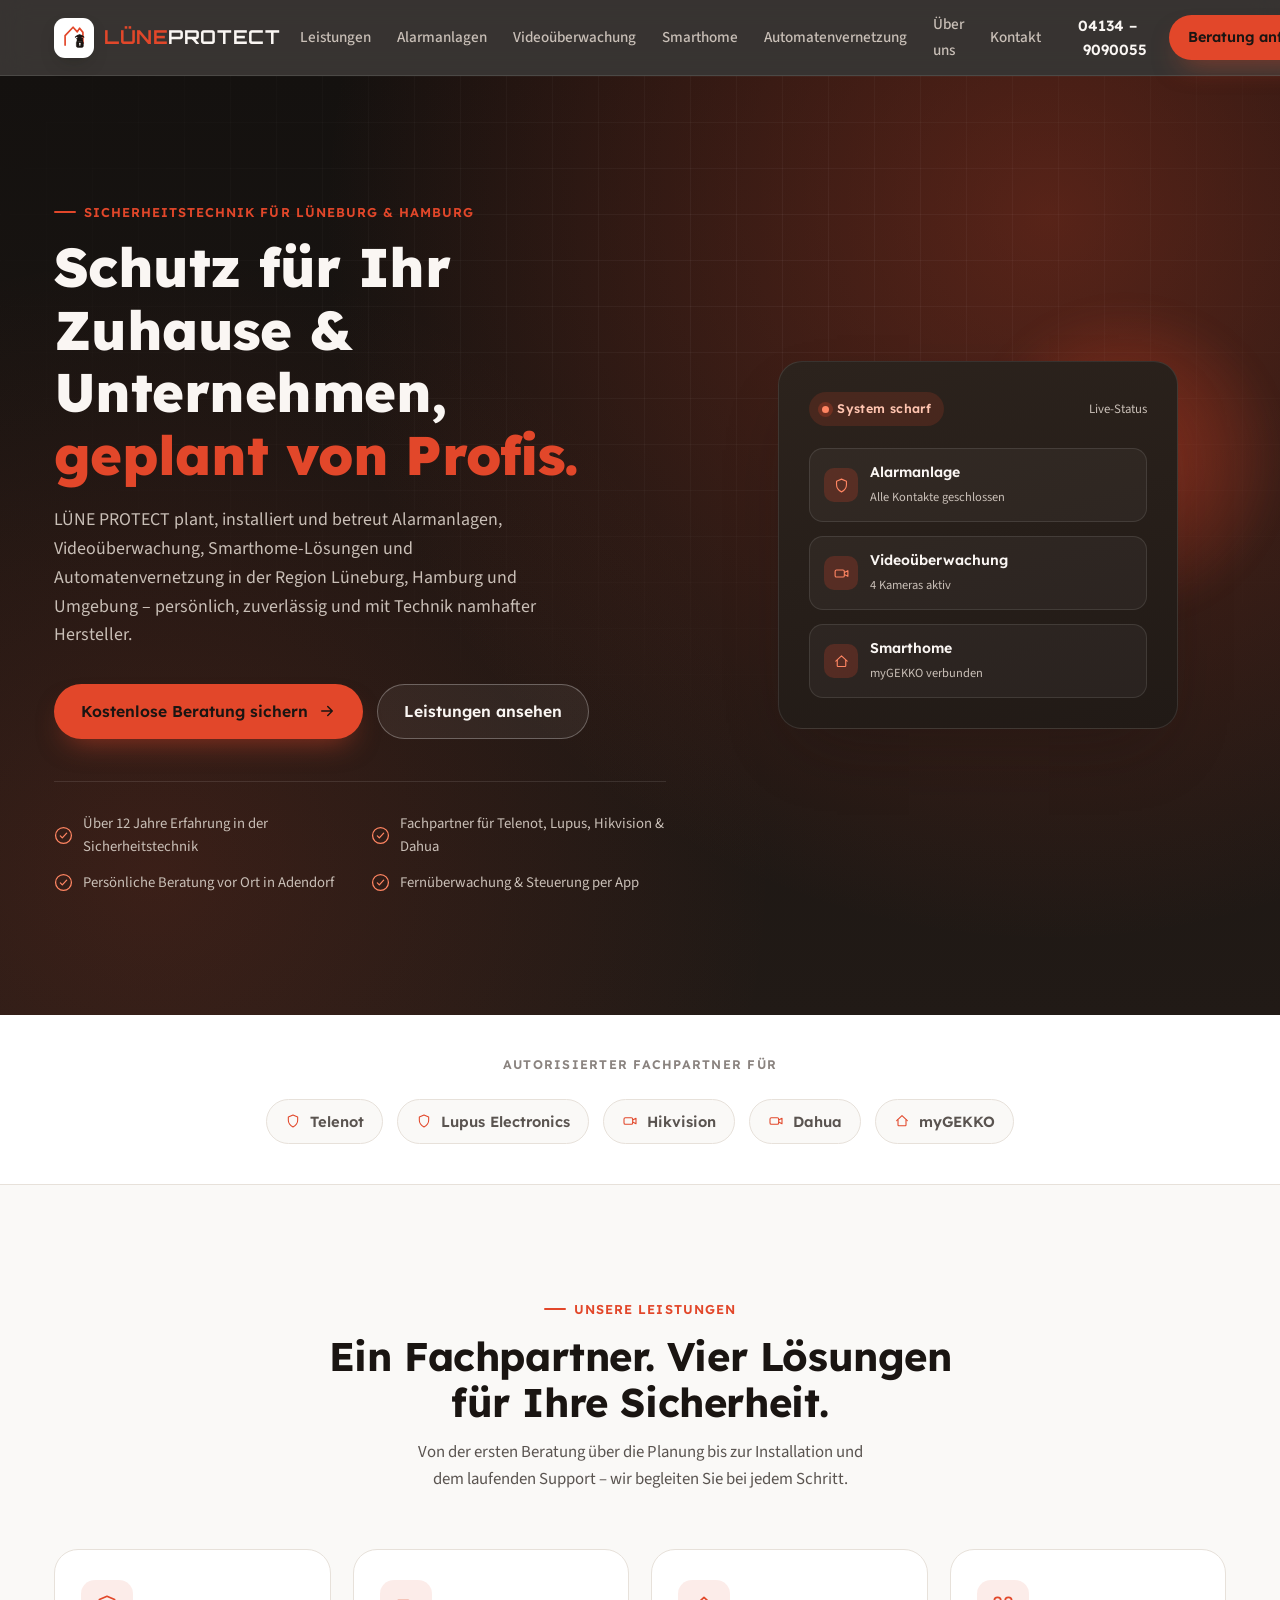
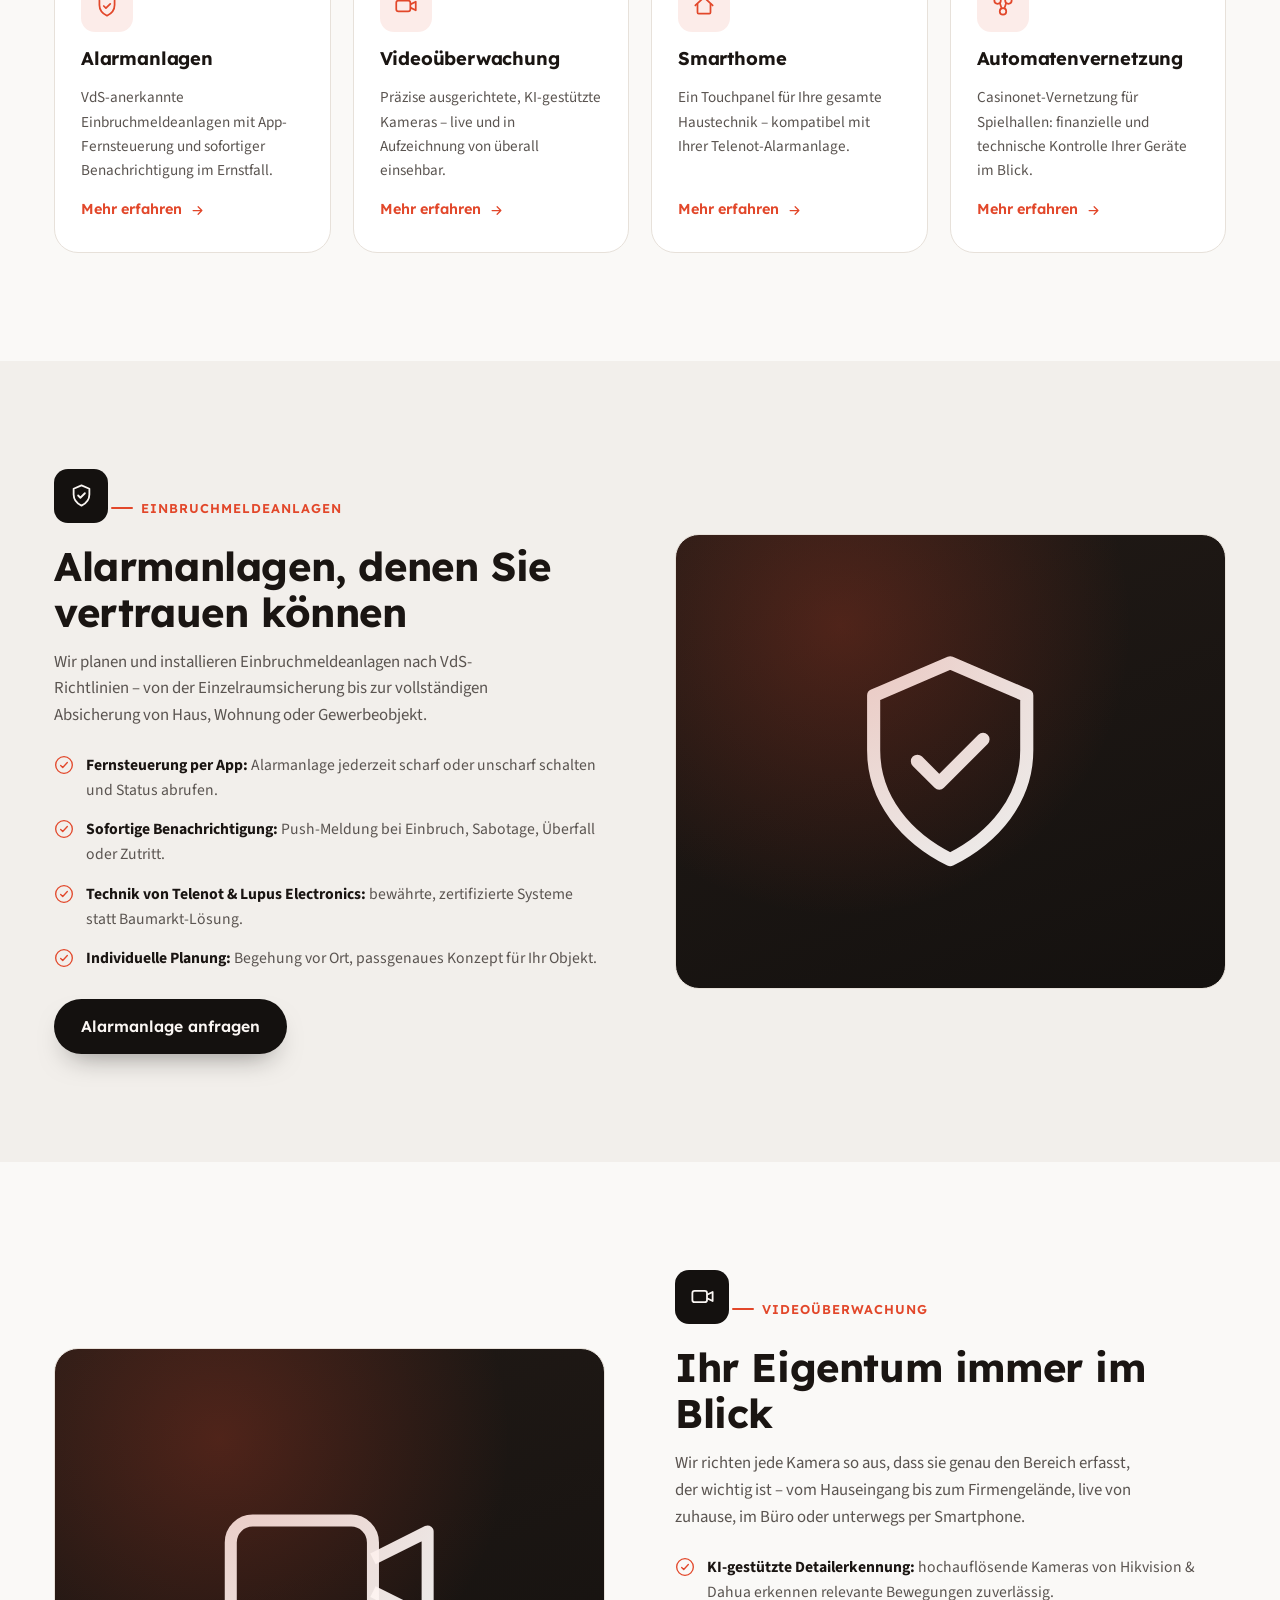
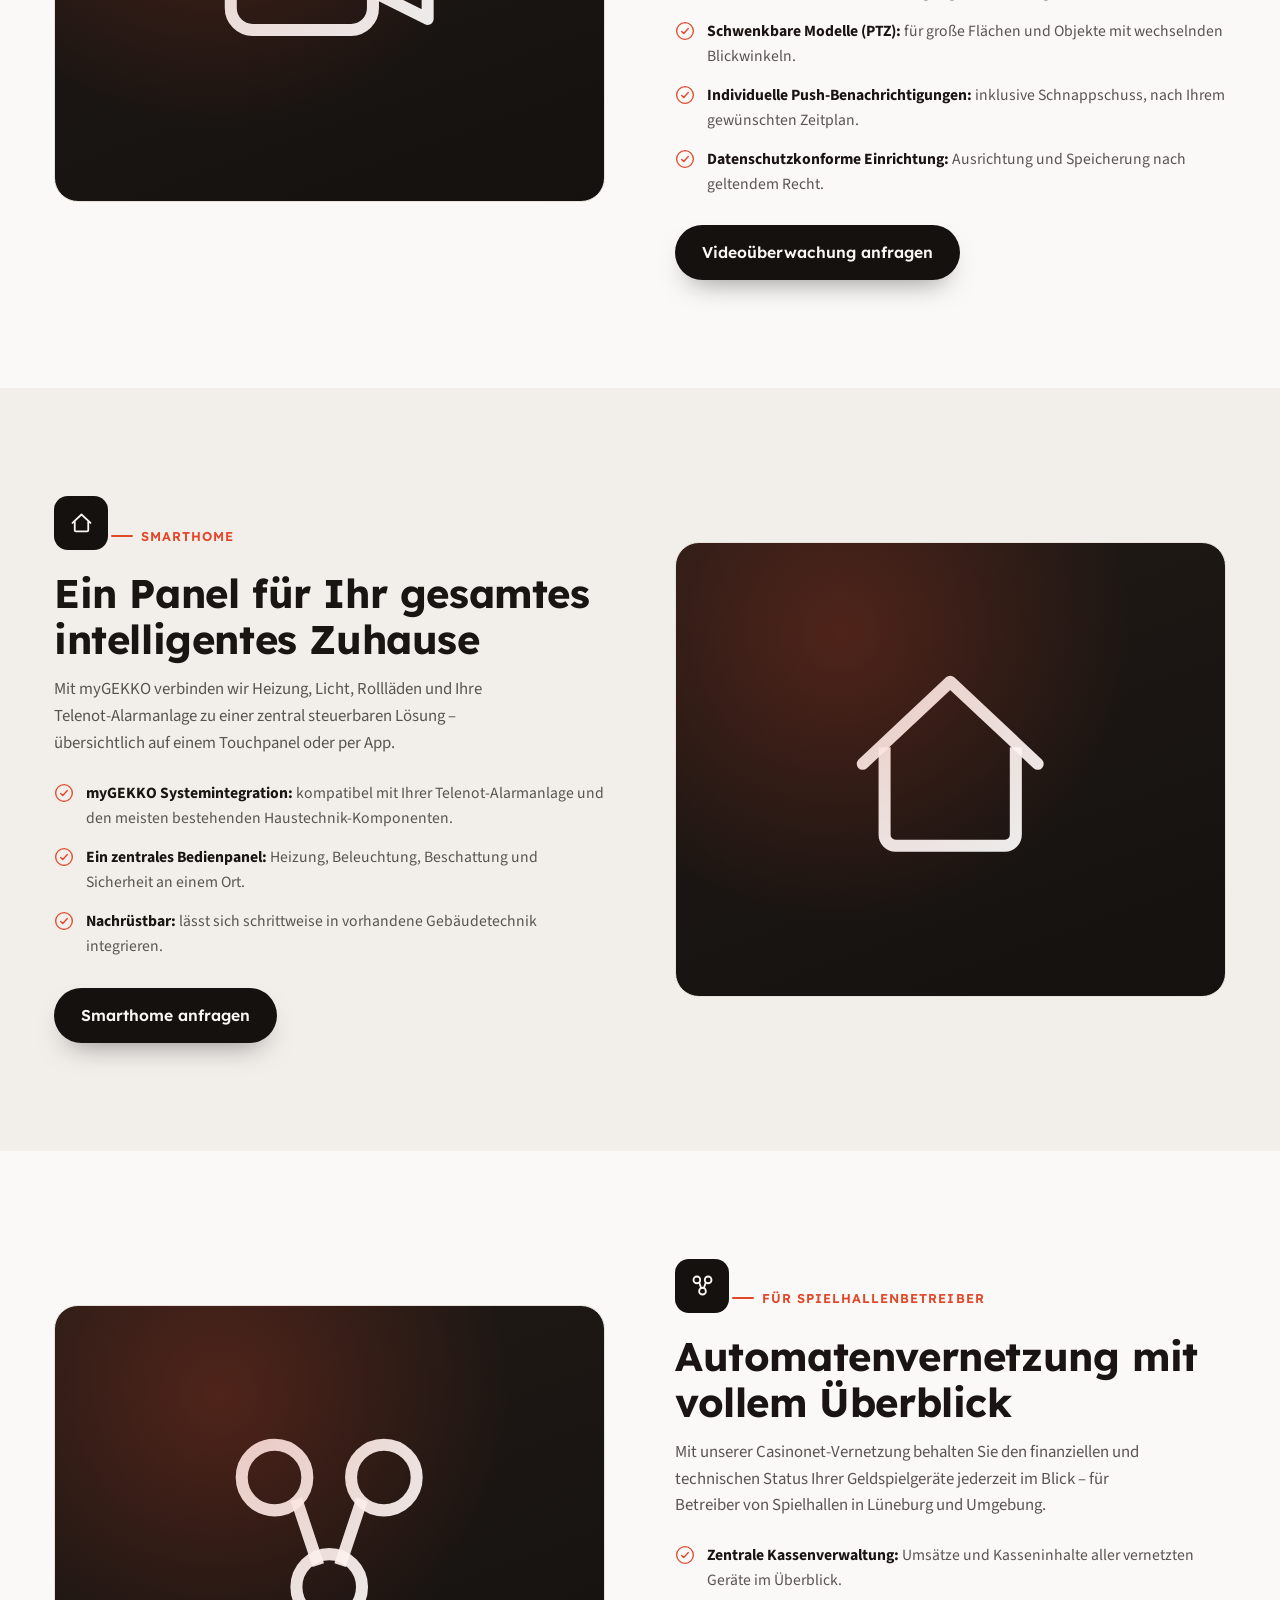
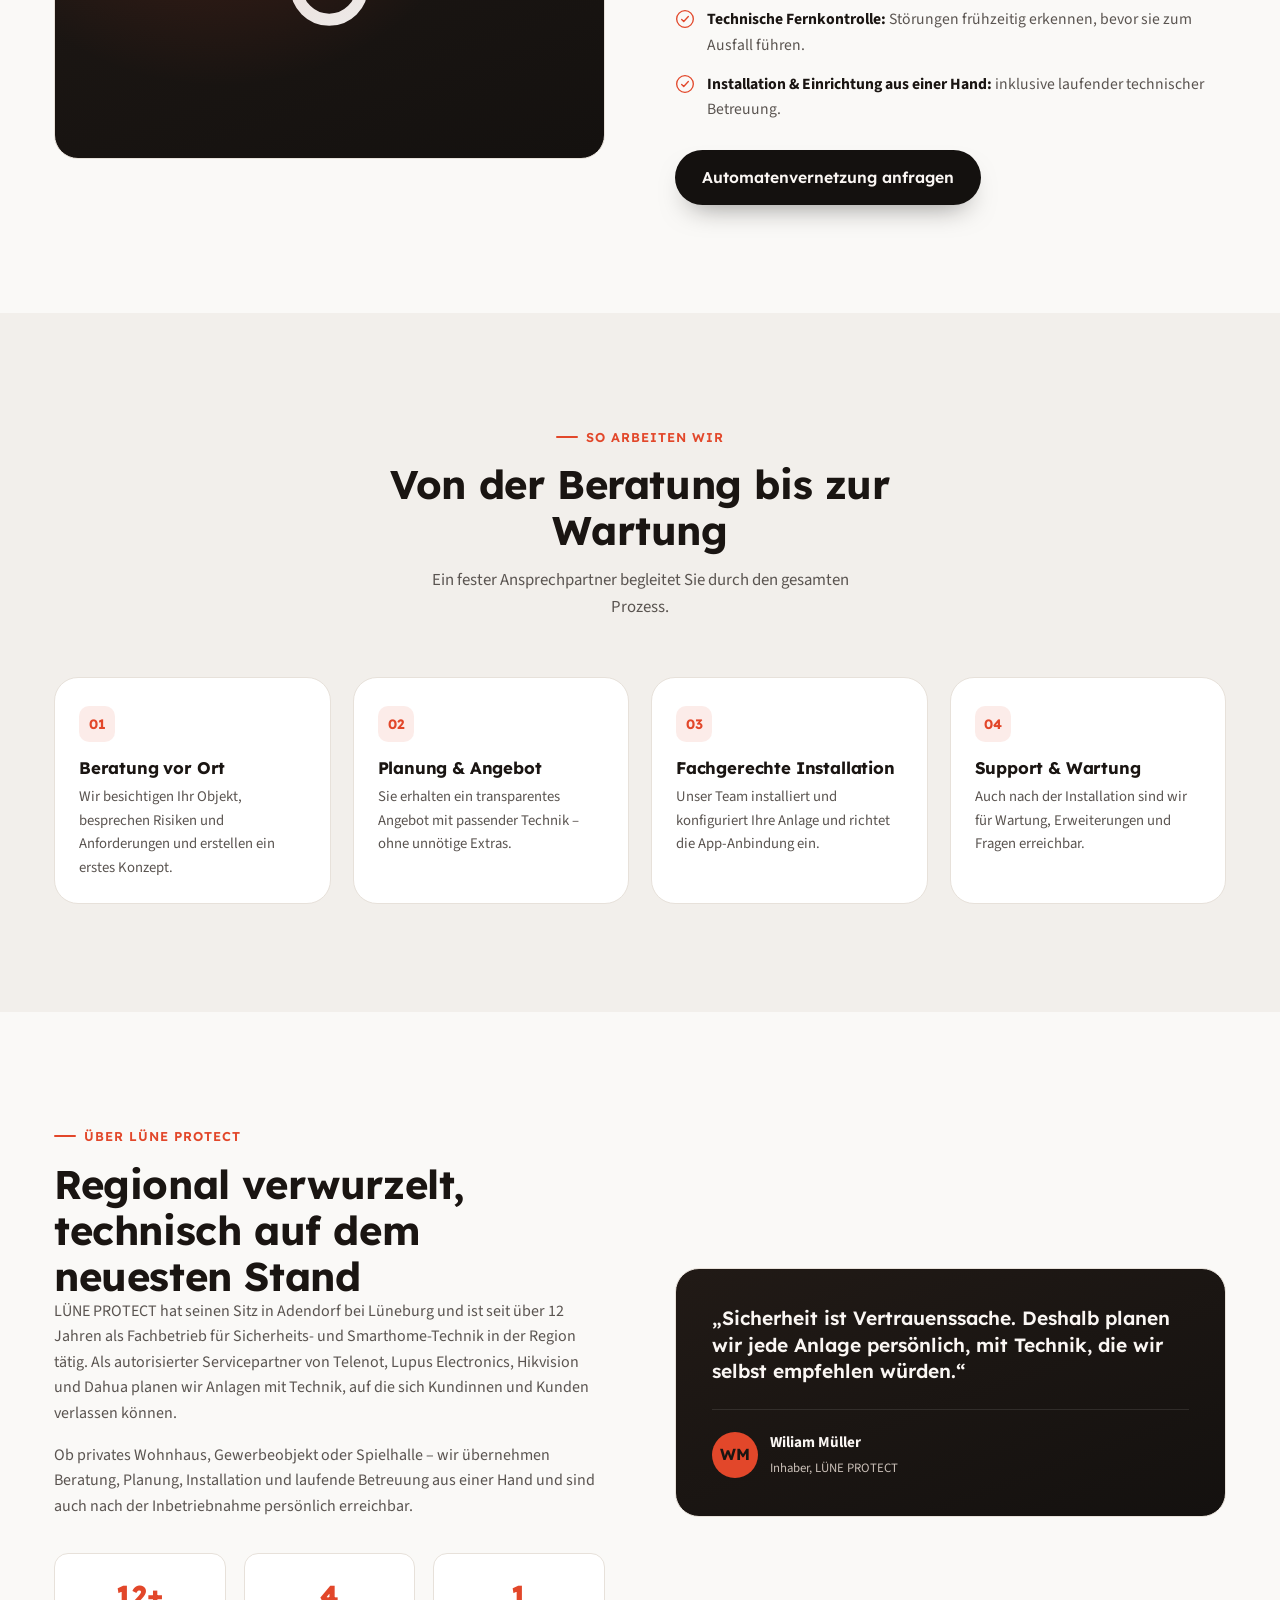
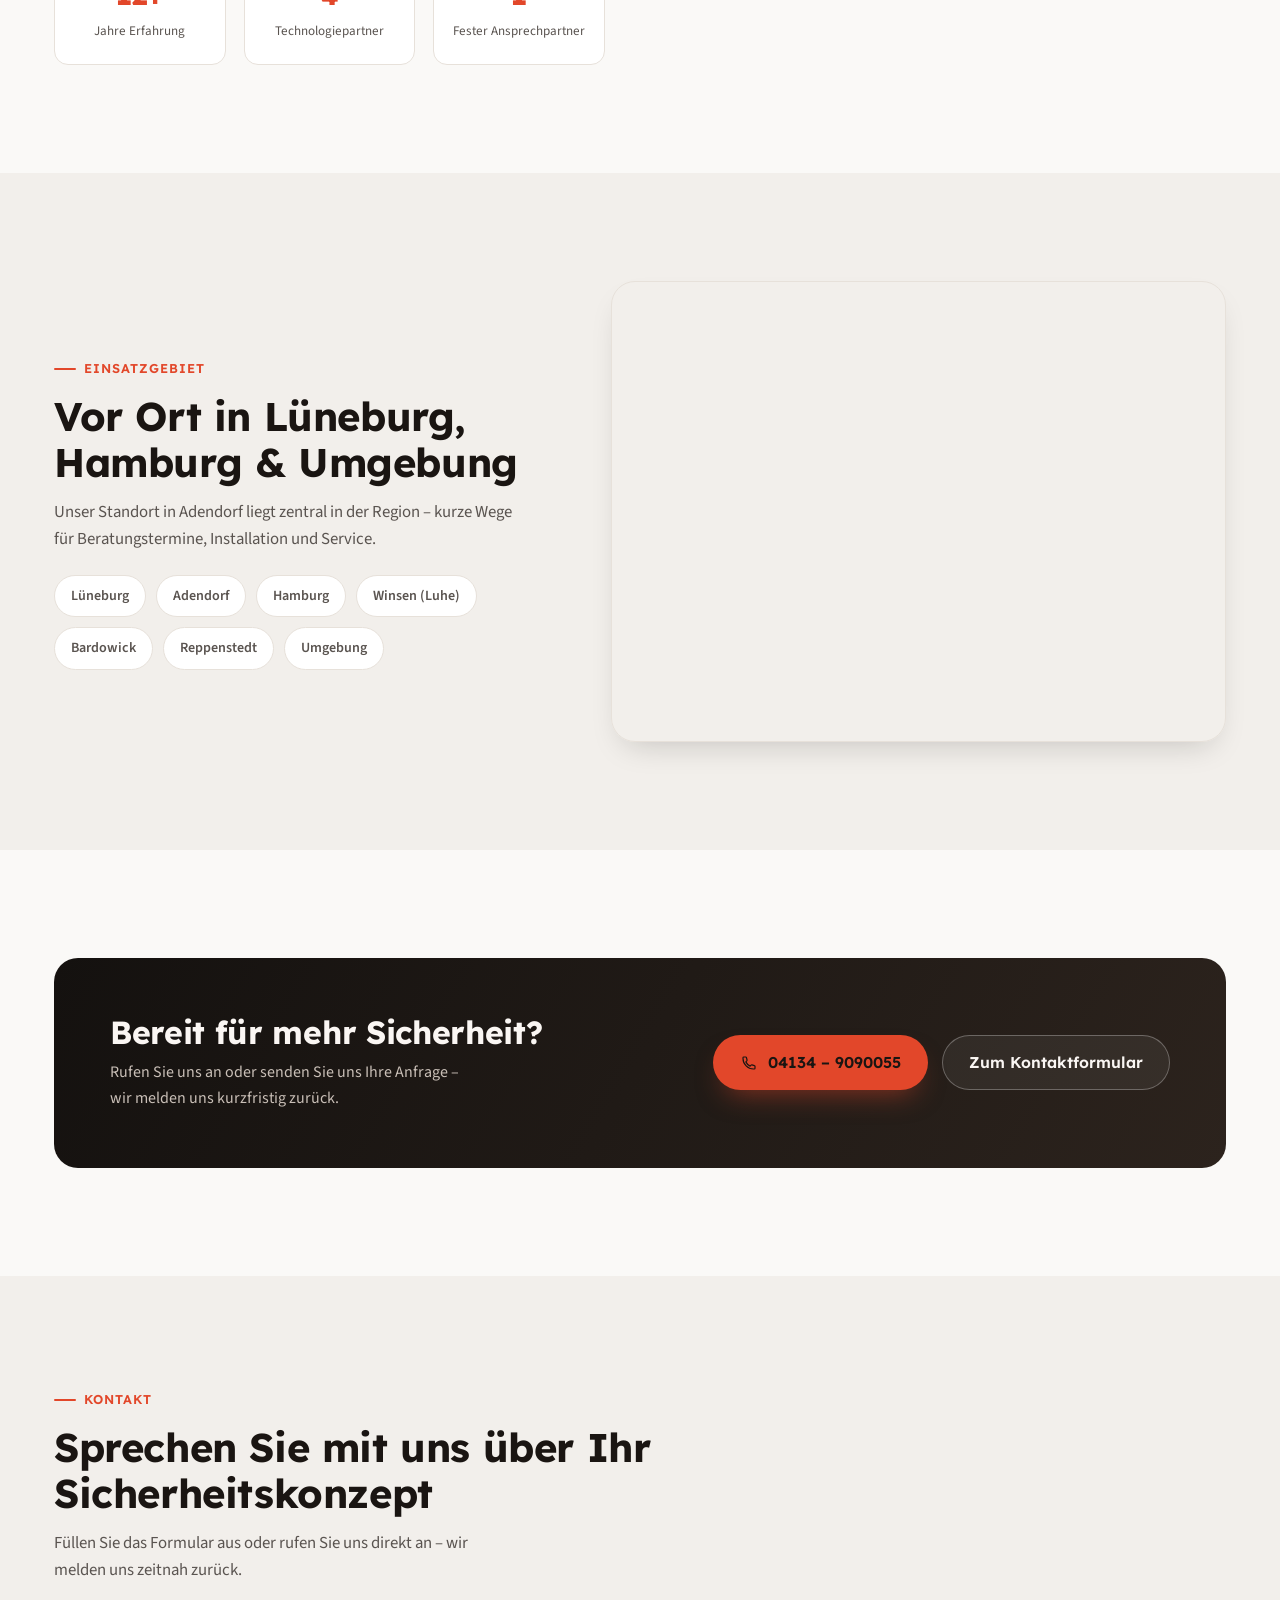
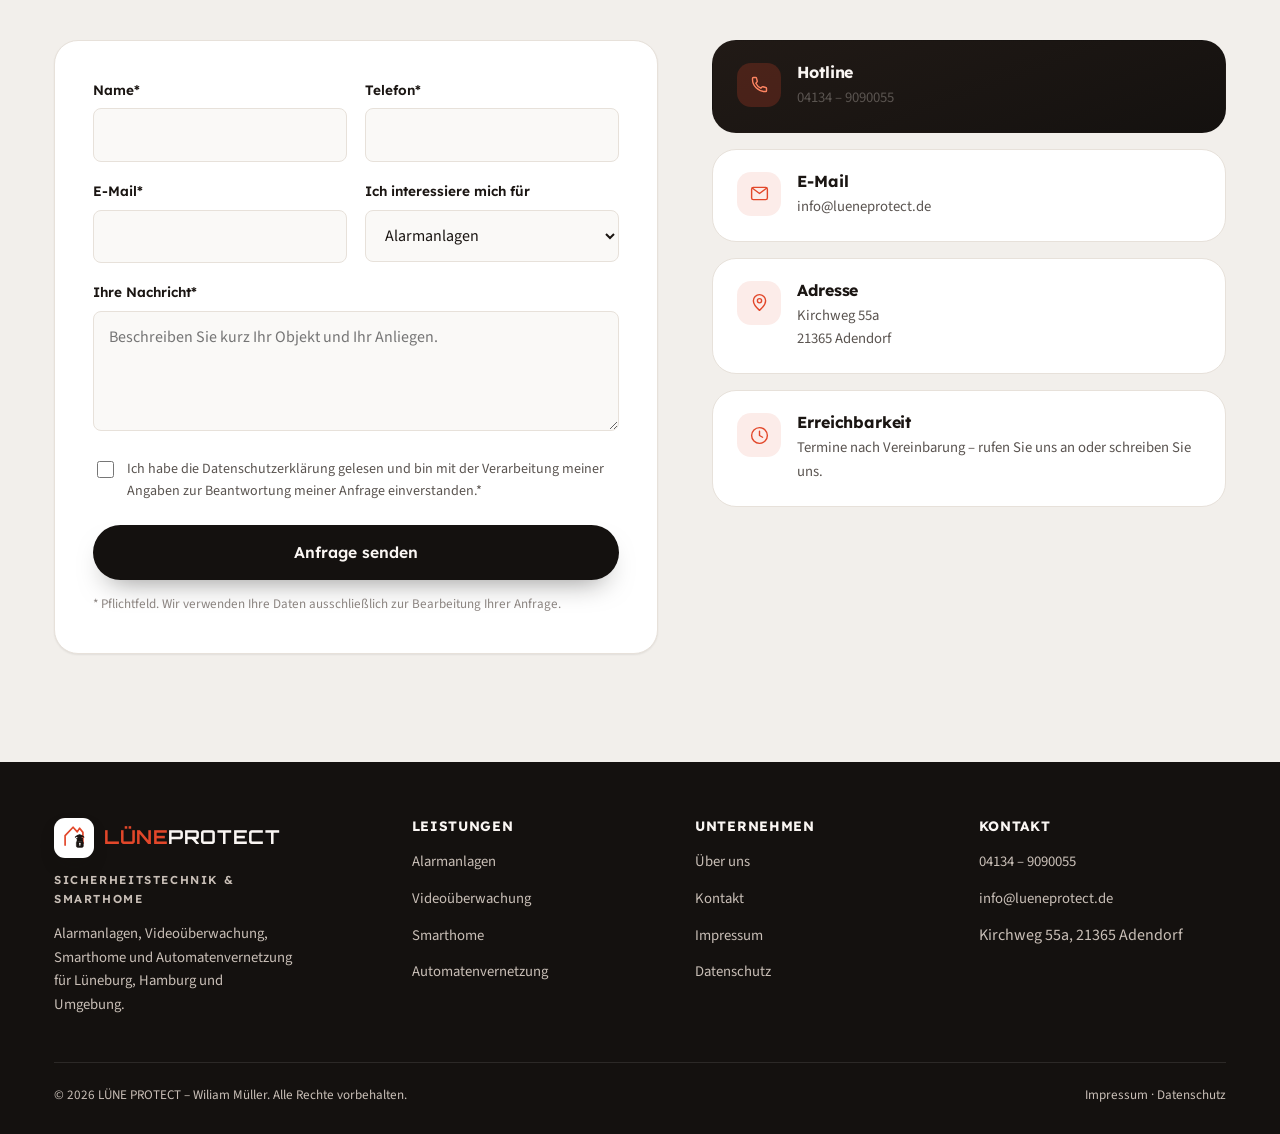
==== commit 448999f8: "Rework site colors and logo to match the LÜNE PROTECT brand logo Replaces the previous blue/amber/gr" ====
--- a/index.html
+++ b/index.html
@@ -5,7 +5,7 @@
   <meta name="viewport" content="width=device-width, initial-scale=1" />
   <title>LÜNE PROTECT – Alarmanlagen, Videoüberwachung &amp; Smarthome in Lüneburg &amp; Hamburg</title>
   <meta name="description" content="LÜNE PROTECT ist Ihr Fachpartner für Alarmanlagen, Videoüberwachung, Smarthome und Automatenvernetzung in Lüneburg, Hamburg und Umgebung. Über 12 Jahre Erfahrung, zertifizierte Technik, persönliche Beratung." />
-  <meta name="theme-color" content="#0b1324" />
+  <meta name="theme-color" content="#14110f" />
   <link rel="canonical" href="https://lueneprotect.de/" />
 
   <meta property="og:type" content="website" />
@@ -13,13 +13,13 @@
   <meta property="og:description" content="Alarmanlagen, Videoüberwachung, Smarthome und Automatenvernetzung – geplant, installiert und betreut von LÜNE PROTECT." />
   <meta property="og:locale" content="de_DE" />
 
-  <link rel="icon" href="data:image/svg+xml,%3Csvg xmlns='http://www.w3.org/2000/svg' viewBox='0 0 24 24' fill='none'%3E%3Crect width='24' height='24' rx='6' fill='%230b1324'/%3E%3Cpath d='M12 3l7 3v5c0 4.5-3 8-7 10-4-2-7-5.5-7-10V6l7-3z' fill='%232563eb'/%3E%3Cpath d='M9 12l2 2 4-4' stroke='%23f59e0b' stroke-width='1.6' stroke-linecap='round' stroke-linejoin='round' fill='none'/%3E%3C/svg%3E" />
+  <link rel="icon" href="data:image/svg+xml,%3Csvg xmlns='http://www.w3.org/2000/svg' viewBox='0 0 64 64'%3E%3Crect width='64' height='64' rx='14' fill='%23faf9f7'/%3E%3Cpath d='M13 47 L13 27 L30 9 L39 19 L44 11 L51 20 L51 43' fill='none' stroke='%23e2472a' stroke-width='3.6' stroke-linecap='round' stroke-linejoin='round'/%3E%3Cpath d='M35 30 Q44 20 53 30' fill='none' stroke='%231a1512' stroke-width='2.4' stroke-linecap='round'/%3E%3Cpath d='M38 33.5 Q44 26.5 50 33.5' fill='none' stroke='%231a1512' stroke-width='2.4' stroke-linecap='round'/%3E%3Cpath d='M39 39 A5.5 7 0 0 1 50 39' fill='none' stroke='%231a1512' stroke-width='2.6' stroke-linecap='round'/%3E%3Crect x='37' y='39' width='15' height='13' rx='3' fill='%231a1512'/%3E%3Ccircle cx='44.5' cy='44' r='1.8' fill='%23faf9f7'/%3E%3Crect x='43.5' y='45.3' width='2' height='3.4' rx='0.6' fill='%23faf9f7'/%3E%3C/svg%3E" />
 
   <!-- Fonts load as a plain, non-blocking <link> so the core stylesheet
        below always applies immediately, even if this request is slow. -->
   <link rel="preconnect" href="https://fonts.googleapis.com" />
   <link rel="preconnect" href="https://fonts.gstatic.com" crossorigin />
-  <link rel="stylesheet" href="https://fonts.googleapis.com/css2?family=Lexend:wght@400;500;600;700;800&family=Source+Sans+3:wght@400;500;600;700&display=swap" />
+  <link rel="stylesheet" href="https://fonts.googleapis.com/css2?family=Lexend:wght@400;500;600;700;800&family=Orbitron:wght@600;700;800;900&family=Source+Sans+3:wght@400;500;600;700&display=swap" />
 
   <link rel="stylesheet" href="assets/css/style.css" />
 </head>
@@ -30,9 +30,9 @@
     <div class="container">
       <a class="brand" href="#top" aria-label="LÜNE PROTECT – Startseite">
         <span class="brand__mark" aria-hidden="true">
-          <svg viewBox="0 0 24 24" fill="none"><path d="M12 3l7 3v5c0 4.5-3 8-7 10-4-2-7-5.5-7-10V6l7-3z" stroke="currentColor" stroke-width="1.7" stroke-linejoin="round"/><path d="M9 12l2 2 4-4" stroke="currentColor" stroke-width="1.7" stroke-linecap="round" stroke-linejoin="round"/></svg>
+          <svg viewBox="0 0 64 64" fill="none"><path class="logo-red" d="M13 47 L13 27 L30 9 L39 19 L44 11 L51 20 L51 43" stroke-width="3.6" stroke-linecap="round" stroke-linejoin="round"/><path class="logo-black" d="M35 30 Q44 20 53 30" stroke-width="2.4" stroke-linecap="round" fill="none"/><path class="logo-black" d="M38 33.5 Q44 26.5 50 33.5" stroke-width="2.4" stroke-linecap="round" fill="none"/><path class="logo-black" d="M39 39 A5.5 7 0 0 1 50 39" stroke-width="2.6" stroke-linecap="round" fill="none"/><rect class="logo-black" x="37" y="39" width="15" height="13" rx="3" stroke="none"/><circle class="logo-cutout" cx="44.5" cy="44" r="1.8" stroke="none"/><rect class="logo-cutout" x="43.5" y="45.3" width="2" height="3.4" rx="0.6" stroke="none"/></svg>
         </span>
-        <span class="brand__name">LÜNE<span>PROTECT</span></span>
+        <span class="brand__name"><span>LÜNE</span>PROTECT</span>
       </a>
 
       <nav class="main-nav" id="main-nav" aria-label="Hauptnavigation">
@@ -600,10 +600,11 @@
         <div class="footer-brand">
           <a class="brand" href="#top" aria-label="LÜNE PROTECT – Startseite">
             <span class="brand__mark" aria-hidden="true">
-              <svg viewBox="0 0 24 24" fill="none"><path d="M12 3l7 3v5c0 4.5-3 8-7 10-4-2-7-5.5-7-10V6l7-3z" stroke="currentColor" stroke-width="1.7" stroke-linejoin="round"/><path d="M9 12l2 2 4-4" stroke="currentColor" stroke-width="1.7" stroke-linecap="round" stroke-linejoin="round"/></svg>
-            </span>
-            <span class="brand__name">LÜNE<span>PROTECT</span></span>
+              <svg viewBox="0 0 64 64" fill="none"><path class="logo-red" d="M13 47 L13 27 L30 9 L39 19 L44 11 L51 20 L51 43" stroke-width="3.6" stroke-linecap="round" stroke-linejoin="round"/><path class="logo-black" d="M35 30 Q44 20 53 30" stroke-width="2.4" stroke-linecap="round" fill="none"/><path class="logo-black" d="M38 33.5 Q44 26.5 50 33.5" stroke-width="2.4" stroke-linecap="round" fill="none"/><path class="logo-black" d="M39 39 A5.5 7 0 0 1 50 39" stroke-width="2.6" stroke-linecap="round" fill="none"/><rect class="logo-black" x="37" y="39" width="15" height="13" rx="3" stroke="none"/><circle class="logo-cutout" cx="44.5" cy="44" r="1.8" stroke="none"/><rect class="logo-cutout" x="43.5" y="45.3" width="2" height="3.4" rx="0.6" stroke="none"/></svg>
+            </span>
+            <span class="brand__name"><span>LÜNE</span>PROTECT</span>
           </a>
+          <p class="footer-brand__tagline">Sicherheitstechnik &amp; Smarthome</p>
           <p>Alarmanlagen, Videoüberwachung, Smarthome und Automatenvernetzung für Lüneburg, Hamburg und Umgebung.</p>
         </div>
         <div class="footer-col">
--- a/assets/css/style.css
+++ b/assets/css/style.css
@@ -1,8 +1,11 @@
 /* ==========================================================================
    LÜNE PROTECT — Stylesheet
-   Design system: dark navy "tech/trust" sections on a light, high-contrast
-   content base. Primary = security blue, Accent = CTA amber,
-   Status = armed/protected green. Headings: Lexend / Body: Source Sans 3.
+   Design system taken directly from the company logo: a red-orange house/
+   shield mark + black "PROTECT" wordmark on white. Red = the one brand
+   accent (CTAs, links, active states); near-black = the second brand
+   color, used for dark "trust" sections (hero, footer, CTA banner) and as
+   an alternate solid-button color, echoing the logo's two-tone red/black
+   split. Headings/UI: Lexend, wordmark: Orbitron, body: Source Sans 3.
    ========================================================================== */
 
 /* Google Fonts are loaded via <link> tags in each page's <head>, not via
@@ -13,42 +16,46 @@
 :root {
   --font-heading: 'Lexend', system-ui, -apple-system, Segoe UI, sans-serif;
   --font-body: 'Source Sans 3', system-ui, -apple-system, Segoe UI, sans-serif;
-
-  /* Light content surfaces */
-  --color-ink: #0f172a;
-  --color-ink-soft: #475569;
-  --color-ink-faint: #7c8aa0;
-  --color-bg: #f6f8fb;
-  --color-bg-alt: #eef2f8;
+  --font-brand: 'Orbitron', var(--font-heading);
+
+  /* Light content surfaces (warm neutrals, matching the logo's white/grey) */
+  --color-ink: #1a1512;
+  --color-ink-soft: #5a5450;
+  --color-ink-faint: #8b8480;
+  --color-bg: #faf9f7;
+  --color-bg-alt: #f2efeb;
   --color-surface: #ffffff;
-  --color-border: #e2e8f0;
-
-  /* Dark navy "trust" surfaces (hero, footer, CTA banner) */
-  --color-navy: #0b1324;
-  --color-navy-soft: #121b30;
-  --color-navy-softer: #182544;
-  --color-navy-border: rgba(255, 255, 255, 0.09);
-  --color-on-navy: #f8fafc;
-  --color-on-navy-soft: #aab8d1;
-
-  /* Brand colors */
-  --color-primary: #2563eb;
-  --color-primary-dark: #1d4ed8;
-  --color-primary-soft: rgba(37, 99, 235, 0.1);
-  --color-accent: #f59e0b;
-  --color-accent-dark: #d97706;
-  --color-status: #22c55e;
-  --color-status-soft: rgba(34, 197, 94, 0.14);
-  --color-danger: #dc2626;
+  --color-border: #e7e1da;
+
+  /* Dark "trust" surfaces (hero, footer, CTA banner) — near-black, the
+     logo's second color, not a blue-tinted navy. */
+  --color-dark: #14110f;
+  --color-dark-soft: #211a16;
+  --color-dark-softer: #2c231d;
+  --color-dark-border: rgba(255, 255, 255, 0.1);
+  --color-on-dark: #faf6f3;
+  --color-on-dark-soft: #c9bfb7;
+
+  /* Brand red — sampled from the logo's house mark / "LÜNE" wordmark */
+  --color-red: #e2472a;
+  --color-red-dark: #b7371f;
+  --color-red-soft: rgba(226, 71, 42, 0.1);
+  --color-red-light: #ff8562; /* text/icons on dark surfaces: needs the extra brightness for contrast */
+  --color-red-pale: #ffc4b0; /* small text on translucent-tinted dark chips, where red-light alone falls short */
+
+  /* Small semantic-only accents (not brand identity, kept minimal) */
+  --color-success: #15803d;
+  --color-success-soft: rgba(34, 197, 94, 0.14);
+  --color-danger: #c81e1e;
 
   --radius-sm: 8px;
   --radius-md: 14px;
   --radius-lg: 24px;
   --radius-pill: 999px;
 
-  --shadow-sm: 0 1px 2px rgba(15, 23, 42, 0.07);
-  --shadow-md: 0 14px 32px -14px rgba(15, 23, 42, 0.22);
-  --shadow-lg: 0 30px 70px -24px rgba(15, 23, 42, 0.32);
+  --shadow-sm: 0 1px 2px rgba(20, 17, 15, 0.07);
+  --shadow-md: 0 14px 32px -14px rgba(20, 17, 15, 0.22);
+  --shadow-lg: 0 30px 70px -24px rgba(20, 17, 15, 0.32);
 
   --container-w: 1220px;
   --transition: 220ms cubic-bezier(0.4, 0, 0.2, 1);
@@ -139,7 +146,7 @@
 }
 
 :focus-visible {
-  outline: 3px solid var(--color-primary);
+  outline: 3px solid var(--color-red);
   outline-offset: 2px;
   border-radius: 4px;
 }
@@ -161,15 +168,15 @@
 }
 
 .section--navy {
-  background: var(--color-navy);
-  color: var(--color-on-navy);
+  background: var(--color-dark);
+  color: var(--color-on-dark);
 }
 
 .section--navy h1,
 .section--navy h2,
 .section--navy h3,
 .section--navy h4 {
-  color: var(--color-on-navy); /* see note on .hero__content h1 */
+  color: var(--color-on-dark); /* see note on .hero__content h1 */
 }
 
 .section-head {
@@ -191,7 +198,7 @@
   font-weight: 600;
   letter-spacing: 0.08em;
   text-transform: uppercase;
-  color: var(--color-primary);
+  color: var(--color-red);
   margin-bottom: 14px;
 }
 
@@ -199,18 +206,18 @@
   content: '';
   width: 22px;
   height: 2px;
-  background: var(--color-primary);
+  background: var(--color-red);
   border-radius: 2px;
 }
 
 .section--navy .eyebrow,
 .hero .eyebrow {
-  color: var(--color-accent);
+  color: var(--color-red);
 }
 
 .section--navy .eyebrow::before,
 .hero .eyebrow::before {
-  background: var(--color-accent);
+  background: var(--color-red);
 }
 
 .section-title {
@@ -226,7 +233,7 @@
 }
 
 .section--navy .section-lede {
-  color: var(--color-on-navy-soft);
+  color: var(--color-on-dark-soft);
 }
 
 .section-head--center .section-lede {
@@ -249,10 +256,11 @@
   position: absolute;
   top: -60px;
   left: 16px;
-  background: var(--color-primary);
-  color: #fff;
+  background: var(--color-dark);
+  color: var(--color-on-dark);
   padding: 12px 18px;
   border-radius: var(--radius-sm);
+  border: 2px solid var(--color-red);
   z-index: 1000;
   transition: top var(--transition);
   font-weight: 600;
@@ -292,20 +300,23 @@
   transform: translateY(0);
 }
 
+/* Highest emphasis: solid brand red. Dark text — white fails contrast at
+   this button's font size against a red this saturated (≈4.1:1, under the
+   4.5:1 AA text minimum), dark ink clears it comfortably (≈5:1+). */
 .btn--accent {
-  background: var(--color-accent);
-  color: #21160a;
-  box-shadow: 0 14px 28px -12px rgba(245, 158, 11, 0.55);
+  background: var(--color-red);
+  color: var(--color-ink);
+  box-shadow: 0 14px 28px -12px rgba(226, 71, 42, 0.55);
 }
 
 .btn--accent:hover {
-  background: var(--color-accent-dark);
-  box-shadow: 0 18px 34px -12px rgba(217, 119, 6, 0.55);
+  background: var(--color-red-dark);
+  box-shadow: 0 18px 34px -12px rgba(183, 55, 31, 0.55);
 }
 
 .btn--ghost-light {
   background: rgba(255, 255, 255, 0.06);
-  color: var(--color-on-navy);
+  color: var(--color-on-dark);
   border-color: rgba(255, 255, 255, 0.28);
 }
 
@@ -314,14 +325,17 @@
   border-color: rgba(255, 255, 255, 0.5);
 }
 
+/* Secondary emphasis: solid near-black, the logo's other brand color —
+   keeps a clear one-two hierarchy against the red accent button instead
+   of the two competing for the same "loudest" role. */
 .btn--primary {
-  background: var(--color-primary);
-  color: #fff;
-  box-shadow: 0 14px 28px -14px rgba(37, 99, 235, 0.6);
+  background: var(--color-dark);
+  color: var(--color-on-dark);
+  box-shadow: 0 14px 28px -14px rgba(20, 17, 15, 0.5);
 }
 
 .btn--primary:hover {
-  background: var(--color-primary-dark);
+  background: var(--color-dark-soft);
 }
 
 .btn--outline {
@@ -331,8 +345,8 @@
 }
 
 .btn--outline:hover {
-  border-color: var(--color-primary);
-  color: var(--color-primary);
+  border-color: var(--color-red);
+  color: var(--color-red);
 }
 
 .btn--sm {
@@ -352,10 +366,10 @@
   height: var(--header-h);
   display: flex;
   align-items: center;
-  background: rgba(11, 19, 36, 0.85);
+  background: rgba(20, 17, 15, 0.85);
   backdrop-filter: blur(14px);
   -webkit-backdrop-filter: blur(14px);
-  border-bottom: 1px solid var(--color-navy-border);
+  border-bottom: 1px solid var(--color-dark-border);
   transition: background var(--transition), box-shadow var(--transition);
 }
 
@@ -377,32 +391,51 @@
   font-family: var(--font-heading);
   font-weight: 700;
   font-size: 1.2rem;
-  color: var(--color-on-navy);
-}
-
+  color: var(--color-on-dark);
+}
+
+/* Holds the actual two-color logo icon (red house + black smart-lock), so
+   it's a plain light card rather than a single-color tinted badge. */
 .brand__mark {
   display: inline-flex;
   align-items: center;
   justify-content: center;
-  width: 38px;
-  height: 38px;
+  width: 40px;
+  height: 40px;
   border-radius: 11px;
-  background: linear-gradient(150deg, var(--color-primary), #1e3a8a);
-  color: #fff;
-  box-shadow: 0 8px 20px -8px rgba(37, 99, 235, 0.7);
+  background: var(--color-surface);
+  padding: 5px;
+  box-shadow: 0 8px 20px -8px rgba(20, 17, 15, 0.45);
 }
 
 .brand__mark svg {
-  width: 21px;
-  height: 21px;
+  width: 100%;
+  height: 100%;
+}
+
+/* Two-color logo icon: house outline in brand red, smart-lock glyph in
+   near-black, matching the actual company logo's color split. */
+.brand__mark .logo-red {
+  stroke: var(--color-red);
+}
+
+.brand__mark .logo-black {
+  stroke: var(--color-ink);
+  fill: var(--color-ink);
+}
+
+.brand__mark .logo-cutout {
+  fill: var(--color-surface);
 }
 
 .brand__name {
-  letter-spacing: 0.01em;
+  font-family: var(--font-brand);
+  letter-spacing: 0.03em;
+  font-weight: 700;
 }
 
 .brand__name span {
-  color: var(--color-accent);
+  color: var(--color-red);
 }
 
 .main-nav {
@@ -420,7 +453,7 @@
 .main-nav__list a {
   font-size: 0.95rem;
   font-weight: 500;
-  color: var(--color-on-navy-soft);
+  color: var(--color-on-dark-soft);
   padding-block: 6px;
   border-bottom: 2px solid transparent;
   transition: color var(--transition), border-color var(--transition);
@@ -428,8 +461,8 @@
 
 .main-nav__list a:hover,
 .main-nav__list a.is-active {
-  color: var(--color-on-navy);
-  border-color: var(--color-accent);
+  color: var(--color-on-dark);
+  border-color: var(--color-red);
 }
 
 .main-nav__cta {
@@ -446,7 +479,7 @@
   display: inline-flex;
   align-items: center;
   gap: 9px;
-  color: var(--color-on-navy);
+  color: var(--color-on-dark);
   font-family: var(--font-heading);
   font-weight: 600;
   font-size: 0.92rem;
@@ -457,19 +490,19 @@
 .phone-pill svg {
   width: 17px;
   height: 17px;
-  color: var(--color-status);
+  color: var(--color-red-light);
 }
 
 .nav-toggle {
   display: none;
   background: rgba(255, 255, 255, 0.08);
-  border: 1px solid var(--color-navy-border);
+  border: 1px solid var(--color-dark-border);
   border-radius: var(--radius-sm);
   width: 44px;
   height: 44px;
   align-items: center;
   justify-content: center;
-  color: var(--color-on-navy);
+  color: var(--color-on-dark);
 }
 
 .nav-toggle svg {
@@ -492,10 +525,10 @@
 /* ---------- Hero ---------- */
 .hero {
   position: relative;
-  background: radial-gradient(circle at 82% 15%, rgba(37, 99, 235, 0.35), transparent 55%),
-    radial-gradient(circle at 12% 85%, rgba(245, 158, 11, 0.16), transparent 45%),
-    linear-gradient(180deg, var(--color-navy) 0%, var(--color-navy-soft) 100%);
-  color: var(--color-on-navy);
+  background: radial-gradient(circle at 82% 15%, rgba(226, 71, 42, 0.32), transparent 55%),
+    radial-gradient(circle at 12% 85%, rgba(226, 71, 42, 0.14), transparent 45%),
+    linear-gradient(180deg, var(--color-dark) 0%, var(--color-dark-soft) 100%);
+  color: var(--color-on-dark);
   overflow: hidden;
   padding-block: clamp(64px, 10vw, 120px);
 }
@@ -524,20 +557,20 @@
      out-prioritizes a rule that targets the element directly, regardless
      of the ancestor rule's specificity) — so every heading placed on a
      dark surface needs its light color restated explicitly here. */
-  color: var(--color-on-navy);
+  color: var(--color-on-dark);
   font-size: clamp(2.2rem, 4.6vw, 3.4rem);
   font-weight: 800;
 }
 
 .hero__content h1 em {
   font-style: normal;
-  color: var(--color-accent);
+  color: var(--color-red);
 }
 
 .hero__lede {
   margin-top: 20px;
   font-size: 1.12rem;
-  color: var(--color-on-navy-soft);
+  color: var(--color-on-dark-soft);
   max-width: 54ch;
 }
 
@@ -554,7 +587,7 @@
   gap: 12px 22px;
   margin-top: 42px;
   padding-top: 30px;
-  border-top: 1px solid var(--color-navy-border);
+  border-top: 1px solid var(--color-dark-border);
 }
 
 .hero__trust li {
@@ -562,13 +595,13 @@
   align-items: center;
   gap: 10px;
   font-size: 0.92rem;
-  color: var(--color-on-navy-soft);
+  color: var(--color-on-dark-soft);
 }
 
 .hero__trust svg {
   width: 19px;
   height: 19px;
-  color: var(--color-status);
+  color: var(--color-red-light);
   flex-shrink: 0;
 }
 
@@ -584,8 +617,8 @@
   width: 100%;
   max-width: 400px;
   border-radius: var(--radius-lg);
-  background: linear-gradient(165deg, var(--color-navy-softer), var(--color-navy-soft));
-  border: 1px solid var(--color-navy-border);
+  background: linear-gradient(165deg, var(--color-dark-softer), var(--color-dark-soft));
+  border: 1px solid var(--color-dark-border);
   padding: 30px;
   box-shadow: var(--shadow-lg);
 }
@@ -597,12 +630,19 @@
   margin-bottom: 22px;
 }
 
+/* "Armed" status reads as brand red rather than the conventional
+   safe/active green — deliberately, to match how physical alarm keypads
+   use red for "scharf" and to keep the brand's one accent color
+   consistent. The text uses --color-red-pale rather than --color-red or
+   --color-red-light: against this translucent-tinted dark chip the
+   deeper reds fall short of 4.5:1 for text this small, the pale tint
+   clears it. */
 .status-chip {
   display: inline-flex;
   align-items: center;
   gap: 8px;
-  background: var(--color-status-soft);
-  color: var(--color-status);
+  background: rgba(226, 71, 42, 0.16);
+  color: var(--color-red-pale);
   font-family: var(--font-heading);
   font-weight: 600;
   font-size: 0.78rem;
@@ -616,13 +656,13 @@
   width: 7px;
   height: 7px;
   border-radius: 50%;
-  background: var(--color-status);
-  box-shadow: 0 0 0 4px var(--color-status-soft);
+  background: var(--color-red-light);
+  box-shadow: 0 0 0 4px rgba(226, 71, 42, 0.25);
 }
 
 .hero__panel-time {
   font-size: 0.8rem;
-  color: var(--color-on-navy-soft);
+  color: var(--color-on-dark-soft);
 }
 
 .hero__panel-list {
@@ -636,7 +676,7 @@
   align-items: center;
   gap: 12px;
   background: rgba(255, 255, 255, 0.04);
-  border: 1px solid var(--color-navy-border);
+  border: 1px solid var(--color-dark-border);
   border-radius: var(--radius-md);
   padding: 12px 14px;
 }
@@ -648,8 +688,8 @@
   width: 34px;
   height: 34px;
   border-radius: 10px;
-  background: rgba(37, 99, 235, 0.22);
-  color: #a9c2fb;
+  background: rgba(226, 71, 42, 0.22);
+  color: var(--color-red-light);
   flex-shrink: 0;
 }
 
@@ -666,7 +706,7 @@
 }
 
 .hero__panel-item div small {
-  color: var(--color-on-navy-soft);
+  color: var(--color-on-dark-soft);
   font-size: 0.78rem;
 }
 
@@ -675,7 +715,7 @@
   width: 320px;
   height: 320px;
   border-radius: 50%;
-  background: radial-gradient(circle, rgba(37, 99, 235, 0.45), transparent 70%);
+  background: radial-gradient(circle, rgba(226, 71, 42, 0.5), transparent 70%);
   filter: blur(10px);
   z-index: -1;
   top: -60px;
@@ -725,7 +765,7 @@
 .partner-badge svg {
   width: 16px;
   height: 16px;
-  color: var(--color-primary);
+  color: var(--color-red);
 }
 
 /* ---------- Services overview grid ---------- */
@@ -759,8 +799,8 @@
   width: 52px;
   height: 52px;
   border-radius: var(--radius-md);
-  background: var(--color-primary-soft);
-  color: var(--color-primary);
+  background: var(--color-red-soft);
+  color: var(--color-red);
 }
 
 .service-card__icon svg {
@@ -785,7 +825,7 @@
   font-family: var(--font-heading);
   font-weight: 600;
   font-size: 0.9rem;
-  color: var(--color-primary);
+  color: var(--color-red);
 }
 
 .service-card__link svg {
@@ -818,6 +858,9 @@
   direction: ltr;
 }
 
+/* Solid black rather than red: with the service-card icons above already
+   red-tinted, alternating to the logo's other brand color here keeps the
+   red from being the only note played down the whole page. */
 .service-detail__badge {
   display: inline-flex;
   align-items: center;
@@ -825,8 +868,8 @@
   width: 54px;
   height: 54px;
   border-radius: var(--radius-md);
-  background: var(--color-primary);
-  color: #fff;
+  background: var(--color-dark);
+  color: var(--color-on-dark);
   margin-bottom: 20px;
 }
 
@@ -853,7 +896,7 @@
 .feature-list svg {
   width: 20px;
   height: 20px;
-  color: var(--color-status);
+  color: var(--color-red);
   flex-shrink: 0;
   margin-top: 2px;
 }
@@ -866,7 +909,7 @@
   position: relative;
   border-radius: var(--radius-lg);
   overflow: hidden;
-  background: linear-gradient(160deg, var(--color-navy-soft), var(--color-navy));
+  background: linear-gradient(160deg, var(--color-dark-soft), var(--color-dark));
   aspect-ratio: 4 / 3.3;
   display: flex;
   align-items: center;
@@ -884,7 +927,7 @@
   content: '';
   position: absolute;
   inset: 0;
-  background: radial-gradient(circle at 30% 20%, rgba(245, 158, 11, 0.22), transparent 55%);
+  background: radial-gradient(circle at 30% 20%, rgba(226, 71, 42, 0.25), transparent 55%);
 }
 
 .service-detail__cta {
@@ -913,8 +956,8 @@
   font-family: var(--font-heading);
   font-weight: 700;
   font-size: 0.85rem;
-  color: var(--color-primary);
-  background: var(--color-primary-soft);
+  color: var(--color-red);
+  background: var(--color-red-soft);
   display: inline-flex;
   align-items: center;
   justify-content: center;
@@ -970,7 +1013,7 @@
   font-family: var(--font-heading);
   font-size: 1.7rem;
   font-weight: 800;
-  color: var(--color-primary);
+  color: var(--color-red);
 }
 
 .stat span {
@@ -981,9 +1024,9 @@
 .about-figure {
   position: relative;
   border-radius: var(--radius-lg);
-  background: linear-gradient(160deg, var(--color-navy-soft), var(--color-navy));
+  background: linear-gradient(160deg, var(--color-dark-soft), var(--color-dark));
   padding: 36px;
-  color: var(--color-on-navy);
+  color: var(--color-on-dark);
   border: 1px solid var(--color-border);
 }
 
@@ -1000,20 +1043,21 @@
   gap: 12px;
   margin-top: 24px;
   padding-top: 20px;
-  border-top: 1px solid var(--color-navy-border);
+  border-top: 1px solid var(--color-dark-border);
 }
 
 .about-figure__avatar {
   width: 46px;
   height: 46px;
   border-radius: 50%;
-  background: var(--color-primary);
+  background: var(--color-red);
   display: flex;
   align-items: center;
   justify-content: center;
   font-family: var(--font-heading);
   font-weight: 700;
-  color: #fff;
+  /* dark ink, not white — see the .btn--accent note on text contrast against this red */
+  color: var(--color-ink);
 }
 
 .about-figure__person strong {
@@ -1022,7 +1066,7 @@
 }
 
 .about-figure__person small {
-  color: var(--color-on-navy-soft);
+  color: var(--color-on-dark-soft);
   font-size: 0.8rem;
 }
 
@@ -1067,8 +1111,8 @@
 
 /* ---------- CTA banner ---------- */
 .cta-banner {
-  background: linear-gradient(120deg, var(--color-navy), #17264a);
-  color: var(--color-on-navy);
+  background: linear-gradient(120deg, var(--color-dark), var(--color-dark-softer));
+  color: var(--color-on-dark);
   border-radius: var(--radius-lg);
   padding: clamp(36px, 6vw, 56px);
   display: flex;
@@ -1079,13 +1123,13 @@
 }
 
 .cta-banner h2 {
-  color: var(--color-on-navy); /* see note on .hero__content h1 */
+  color: var(--color-on-dark); /* see note on .hero__content h1 */
   font-size: clamp(1.5rem, 2.8vw, 2rem);
   max-width: 24ch;
 }
 
 .cta-banner p {
-  color: var(--color-on-navy-soft);
+  color: var(--color-on-dark-soft);
   margin-top: 10px;
   max-width: 46ch;
 }
@@ -1146,8 +1190,8 @@
 .form-field input:focus,
 .form-field select:focus,
 .form-field textarea:focus {
-  border-color: var(--color-primary);
-  box-shadow: 0 0 0 4px var(--color-primary-soft);
+  border-color: var(--color-red);
+  box-shadow: 0 0 0 4px var(--color-red-soft);
   outline: none;
 }
 
@@ -1169,7 +1213,7 @@
   margin-top: 3px;
   width: 17px;
   height: 17px;
-  accent-color: var(--color-primary);
+  accent-color: var(--color-red);
   flex-shrink: 0;
 }
 
@@ -1188,15 +1232,18 @@
   display: none;
 }
 
+/* Success/error keep the conventional green/red semantic colors, kept
+   separate from the brand red so a form outcome is never mistaken for
+   brand styling. */
 .form-status.is-success {
   display: block;
-  background: var(--color-status-soft);
-  color: #15803d;
+  background: var(--color-success-soft);
+  color: var(--color-success);
 }
 
 .form-status.is-error {
   display: block;
-  background: rgba(220, 38, 38, 0.1);
+  background: rgba(200, 30, 30, 0.1);
   color: var(--color-danger);
 }
 
@@ -1223,8 +1270,8 @@
   width: 44px;
   height: 44px;
   border-radius: var(--radius-md);
-  background: var(--color-primary-soft);
-  color: var(--color-primary);
+  background: var(--color-red-soft);
+  color: var(--color-red);
   flex-shrink: 0;
 }
 
@@ -1245,32 +1292,32 @@
 }
 
 .info-card a:hover {
-  color: var(--color-primary);
+  color: var(--color-red);
 }
 
 .info-card--dark {
-  background: linear-gradient(160deg, var(--color-navy-soft), var(--color-navy));
+  background: linear-gradient(160deg, var(--color-dark-soft), var(--color-dark));
   border-color: transparent;
-  color: var(--color-on-navy);
+  color: var(--color-on-dark);
 }
 
 .info-card--dark .info-card__icon {
-  background: rgba(245, 158, 11, 0.2);
-  color: var(--color-accent);
+  background: rgba(226, 71, 42, 0.22);
+  color: var(--color-red-light);
 }
 
 .info-card--dark h3 {
-  color: var(--color-on-navy); /* see note on .hero__content h1 */
+  color: var(--color-on-dark); /* see note on .hero__content h1 */
 }
 
 .info-card--dark p {
-  color: var(--color-on-navy-soft);
+  color: var(--color-on-dark-soft);
 }
 
 /* ---------- Footer ---------- */
 .site-footer {
-  background: var(--color-navy);
-  color: var(--color-on-navy-soft);
+  background: var(--color-dark);
+  color: var(--color-on-dark-soft);
   padding-block: 56px 28px;
 }
 
@@ -1281,7 +1328,7 @@
 }
 
 .footer-brand .brand {
-  color: var(--color-on-navy);
+  color: var(--color-on-dark);
 }
 
 .footer-brand p {
@@ -1290,12 +1337,23 @@
   max-width: 34ch;
 }
 
+/* Echoes the small letter-spaced tagline under the logo's wordmark. */
+.footer-brand__tagline {
+  margin-top: 10px !important;
+  font-family: var(--font-heading);
+  font-size: 0.72rem !important;
+  font-weight: 600;
+  letter-spacing: 0.14em;
+  text-transform: uppercase;
+  color: var(--color-on-dark-soft);
+}
+
 .footer-col h4 {
   font-family: var(--font-heading);
   font-size: 0.85rem;
   letter-spacing: 0.05em;
   text-transform: uppercase;
-  color: var(--color-on-navy);
+  color: var(--color-on-dark);
   margin-bottom: 16px;
 }
 
@@ -1311,13 +1369,13 @@
 }
 
 .footer-col a:hover {
-  color: var(--color-on-navy);
+  color: var(--color-on-dark);
 }
 
 .footer-bottom {
   margin-top: 46px;
   padding-top: 22px;
-  border-top: 1px solid var(--color-navy-border);
+  border-top: 1px solid var(--color-dark-border);
   display: flex;
   flex-wrap: wrap;
   justify-content: space-between;
@@ -1400,15 +1458,17 @@
 }
 
 .legal a {
-  color: var(--color-primary);
+  color: var(--color-red);
   text-decoration: underline;
 }
 
+/* Deliberately amber, not brand red — these flag unverified content for
+   the site owner and should never read as a styled brand/CTA element. */
 .placeholder-note {
   display: inline-block;
-  background: rgba(245, 158, 11, 0.14);
+  background: rgba(217, 119, 6, 0.14);
   color: #92400e;
-  border: 1px dashed var(--color-accent-dark);
+  border: 1px dashed #b45309;
   border-radius: var(--radius-sm);
   padding: 1px 8px;
   font-size: 0.85em;
@@ -1462,7 +1522,7 @@
   .main-nav {
     position: fixed;
     inset: var(--header-h) 0 0 0;
-    background: var(--color-navy);
+    background: var(--color-dark);
     flex-direction: column;
     align-items: stretch;
     padding: 28px 24px;
@@ -1486,7 +1546,7 @@
     display: block;
     width: 100%;
     padding: 14px 4px;
-    border-bottom: 1px solid var(--color-navy-border);
+    border-bottom: 1px solid var(--color-dark-border);
   }
 
   .header-actions .phone-pill span {
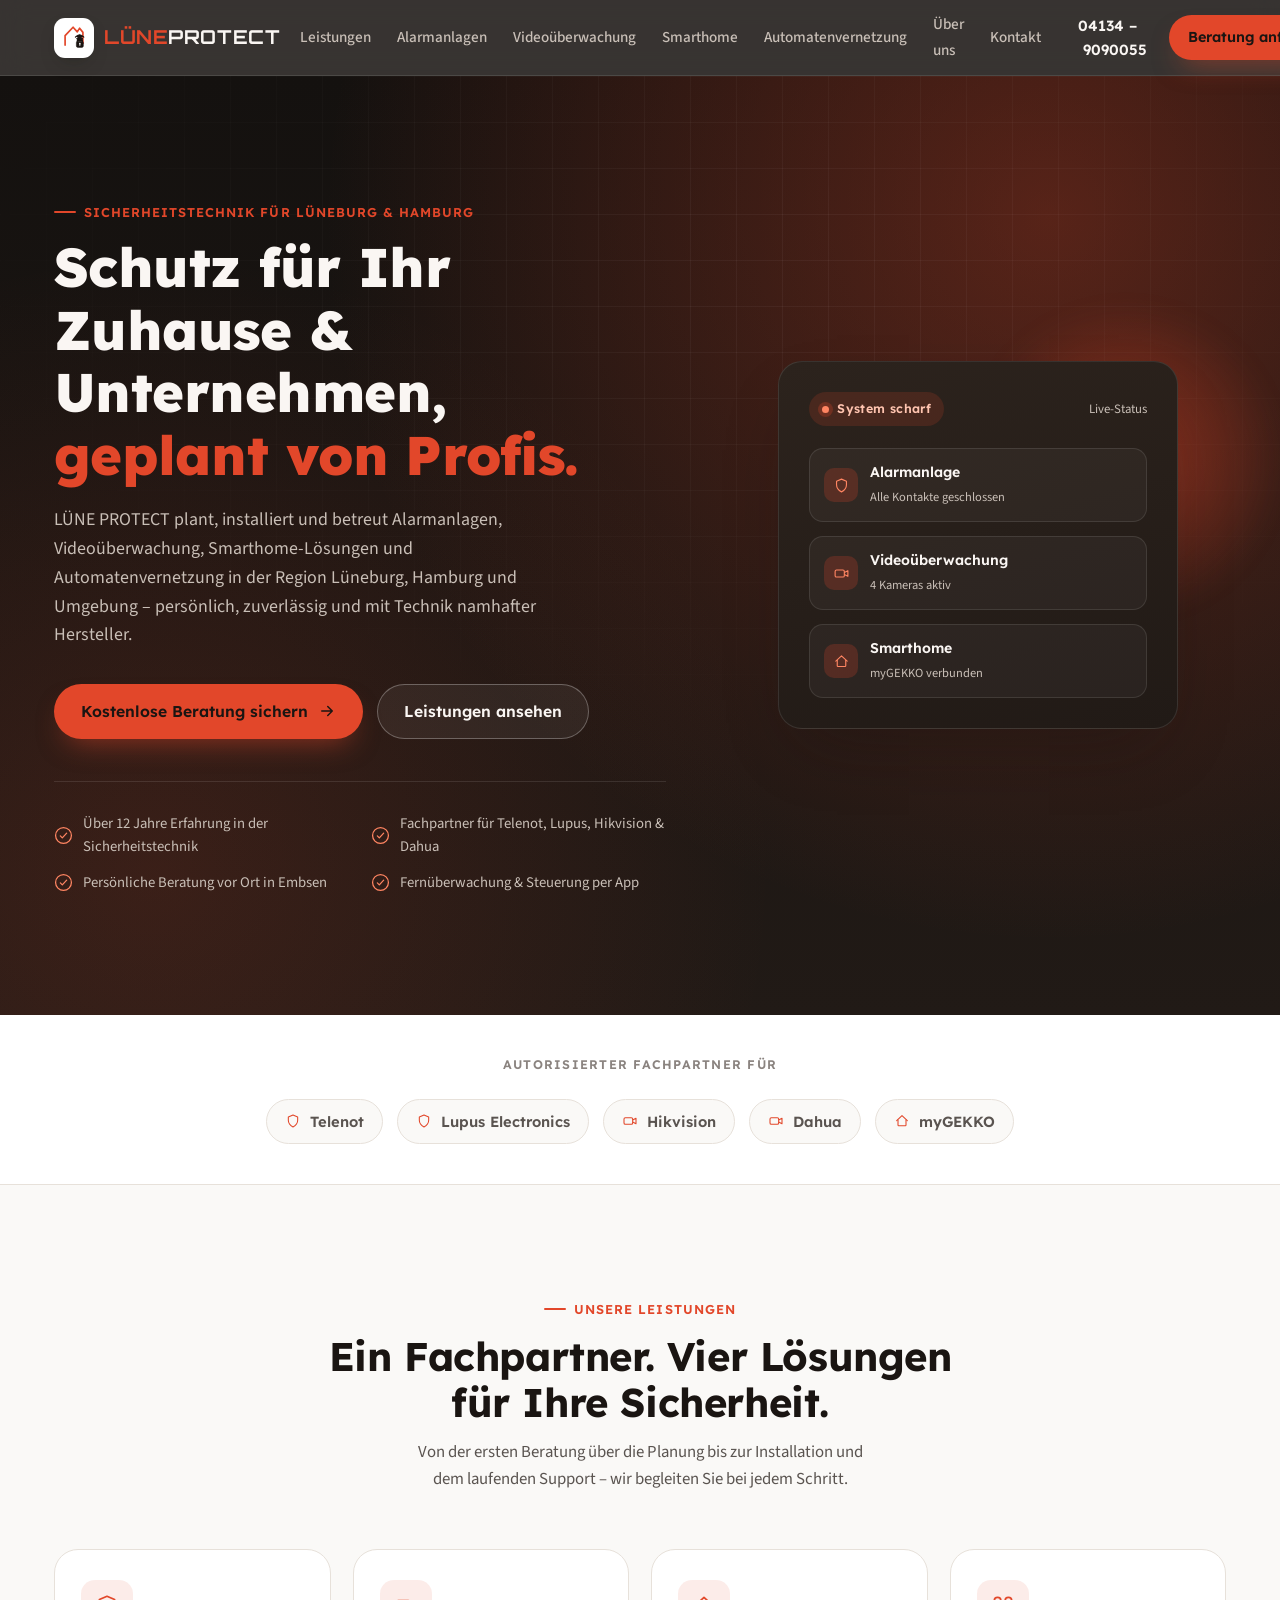
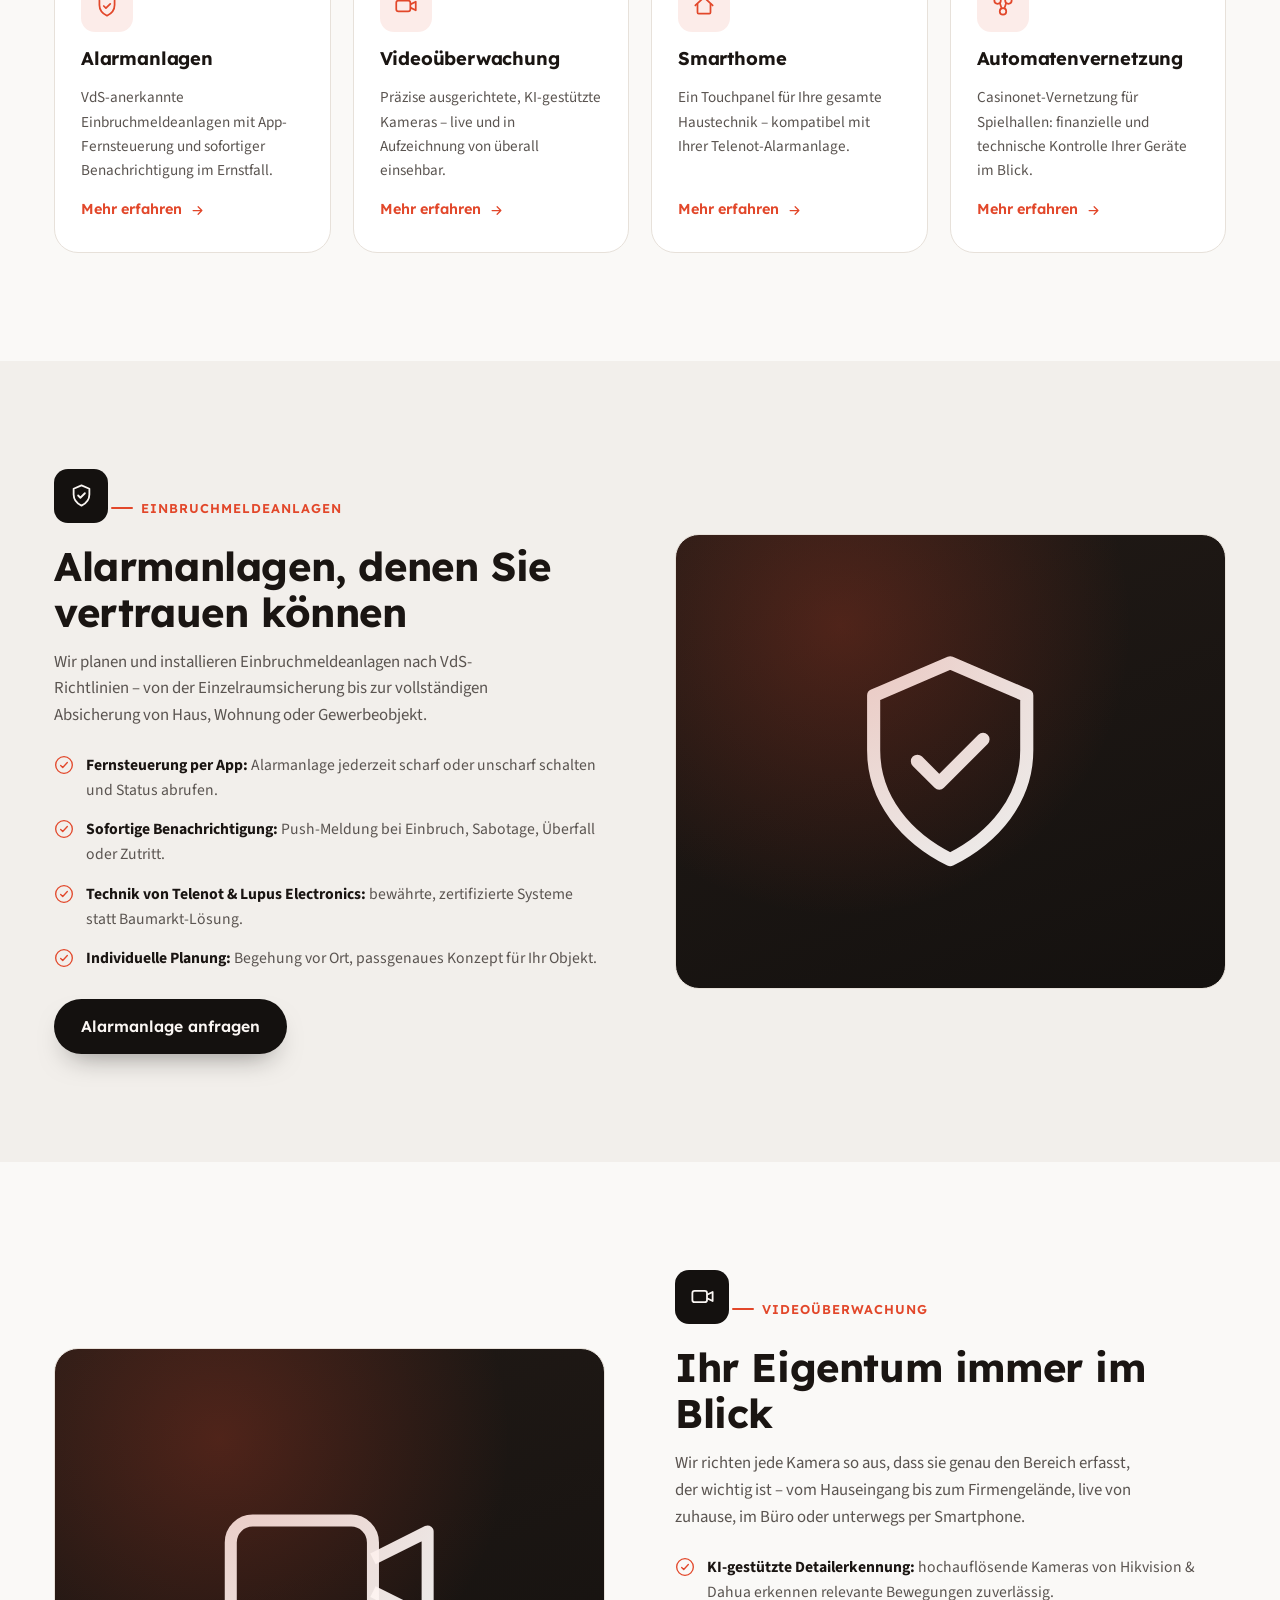
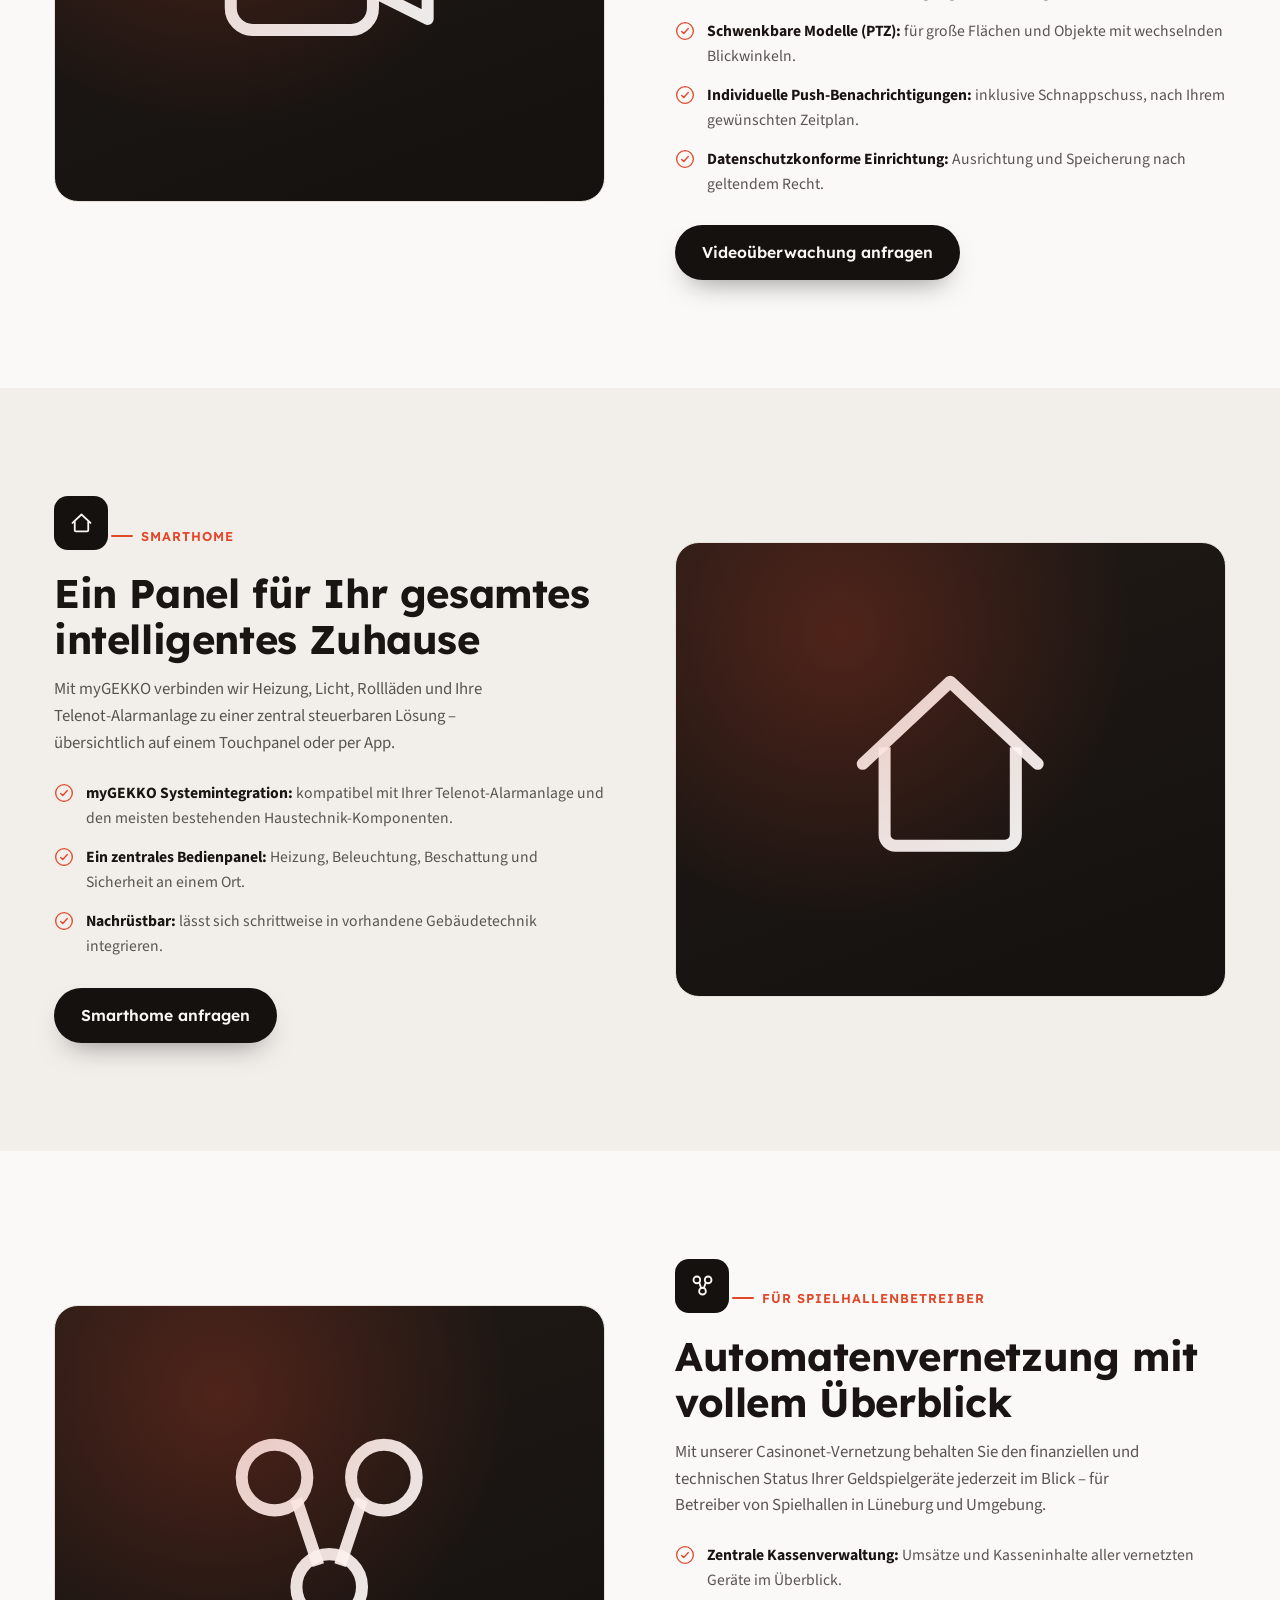
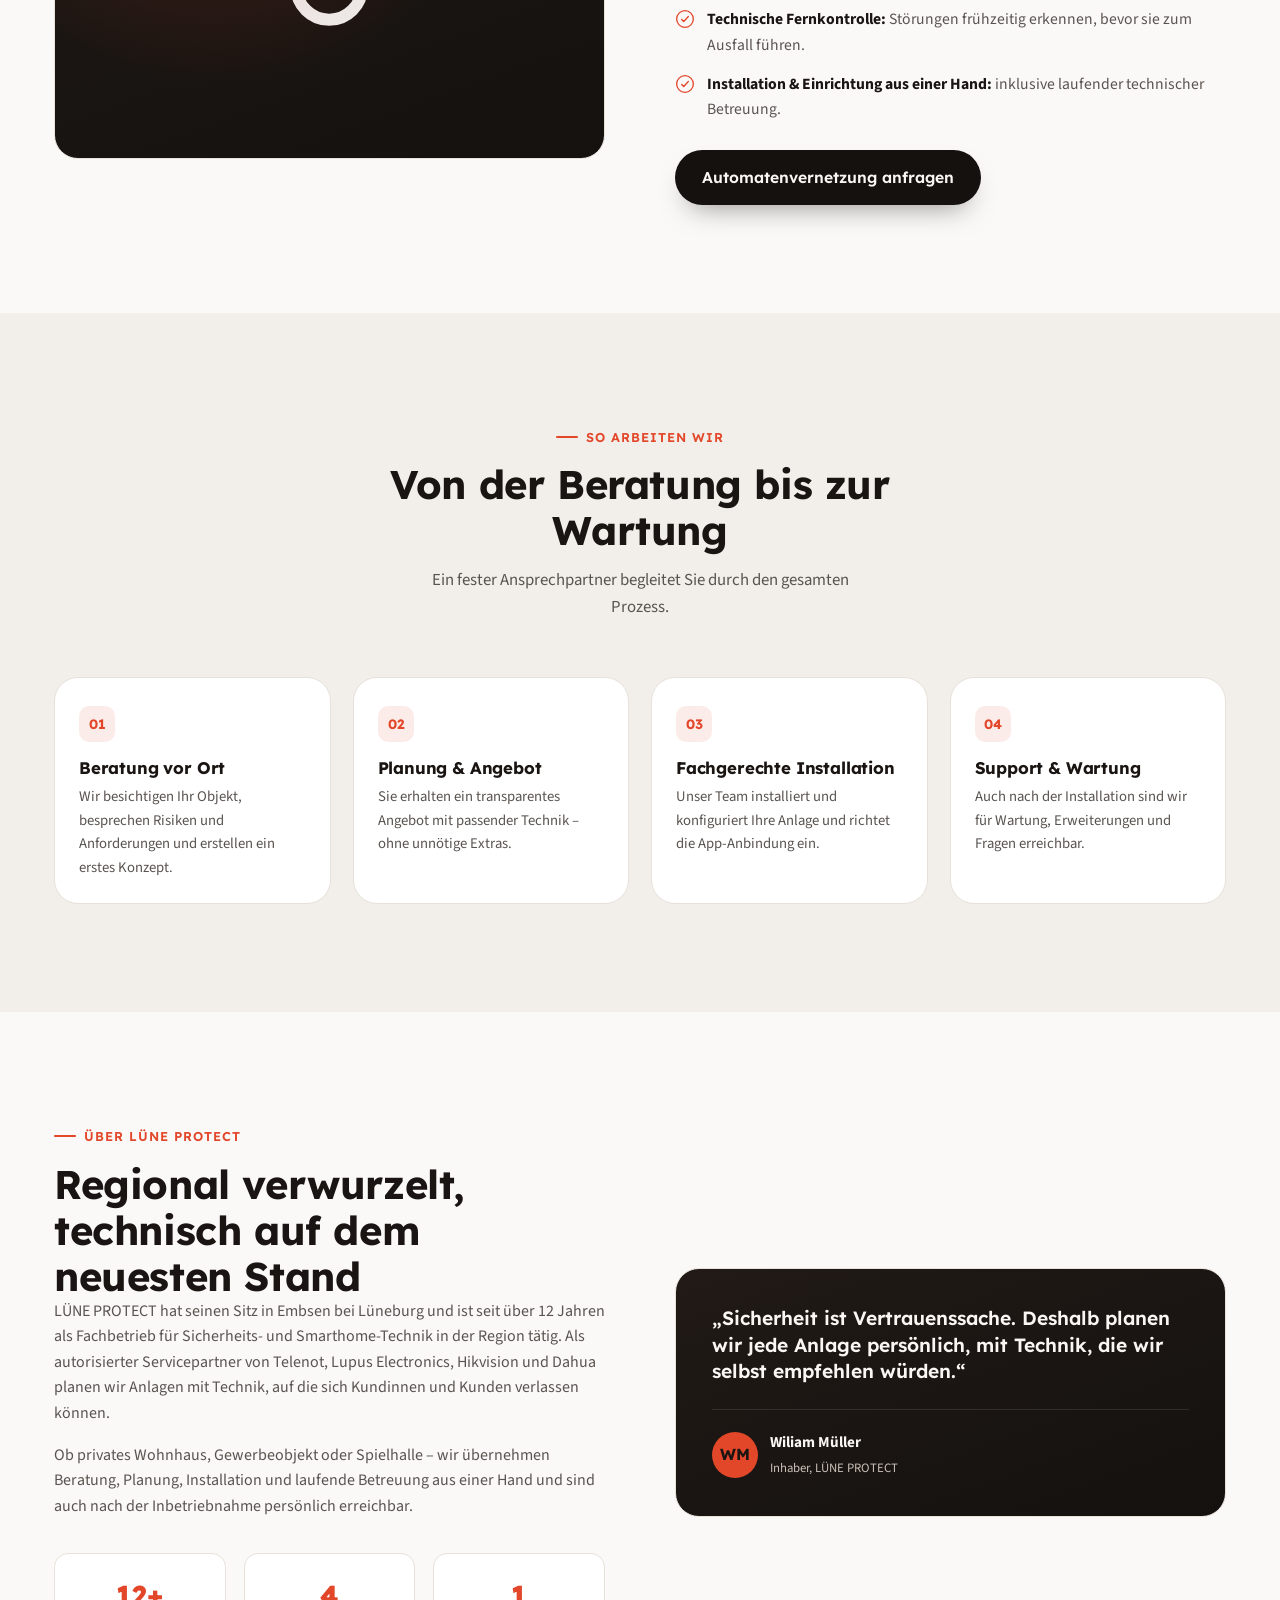
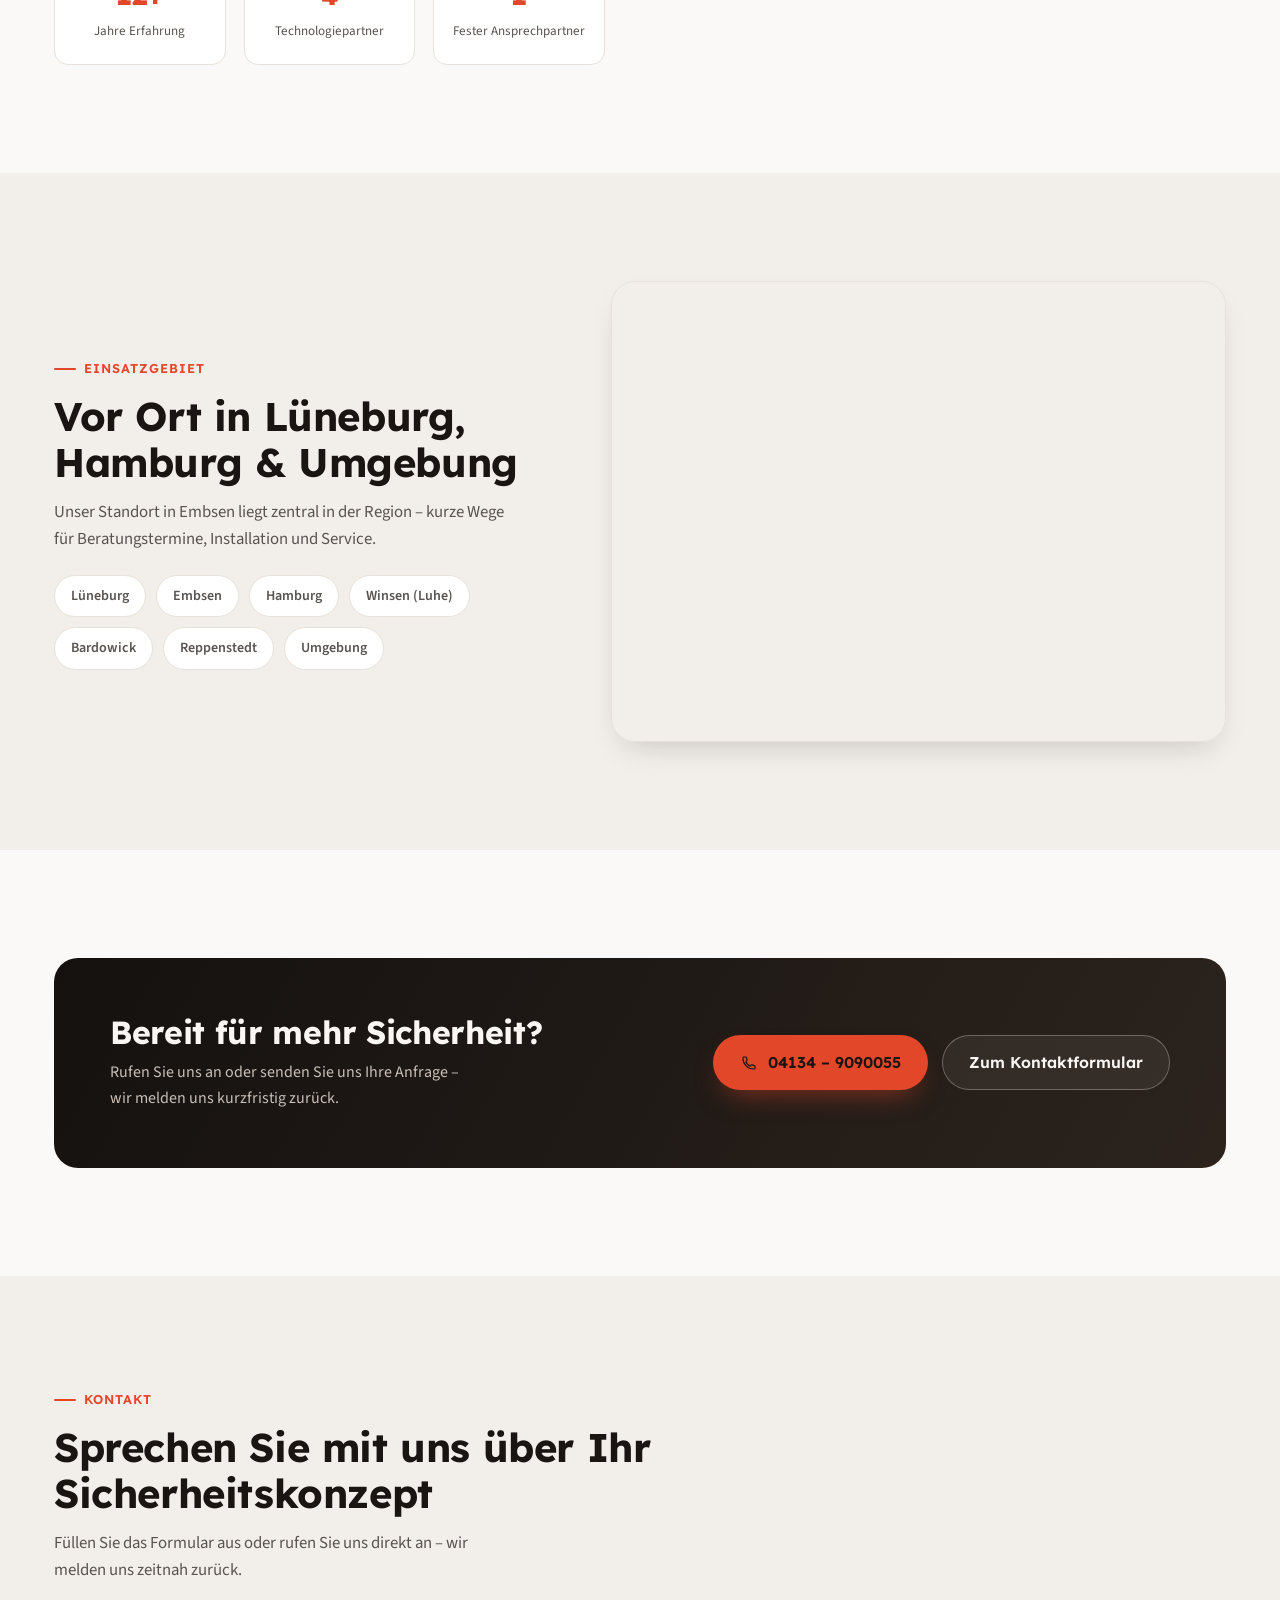
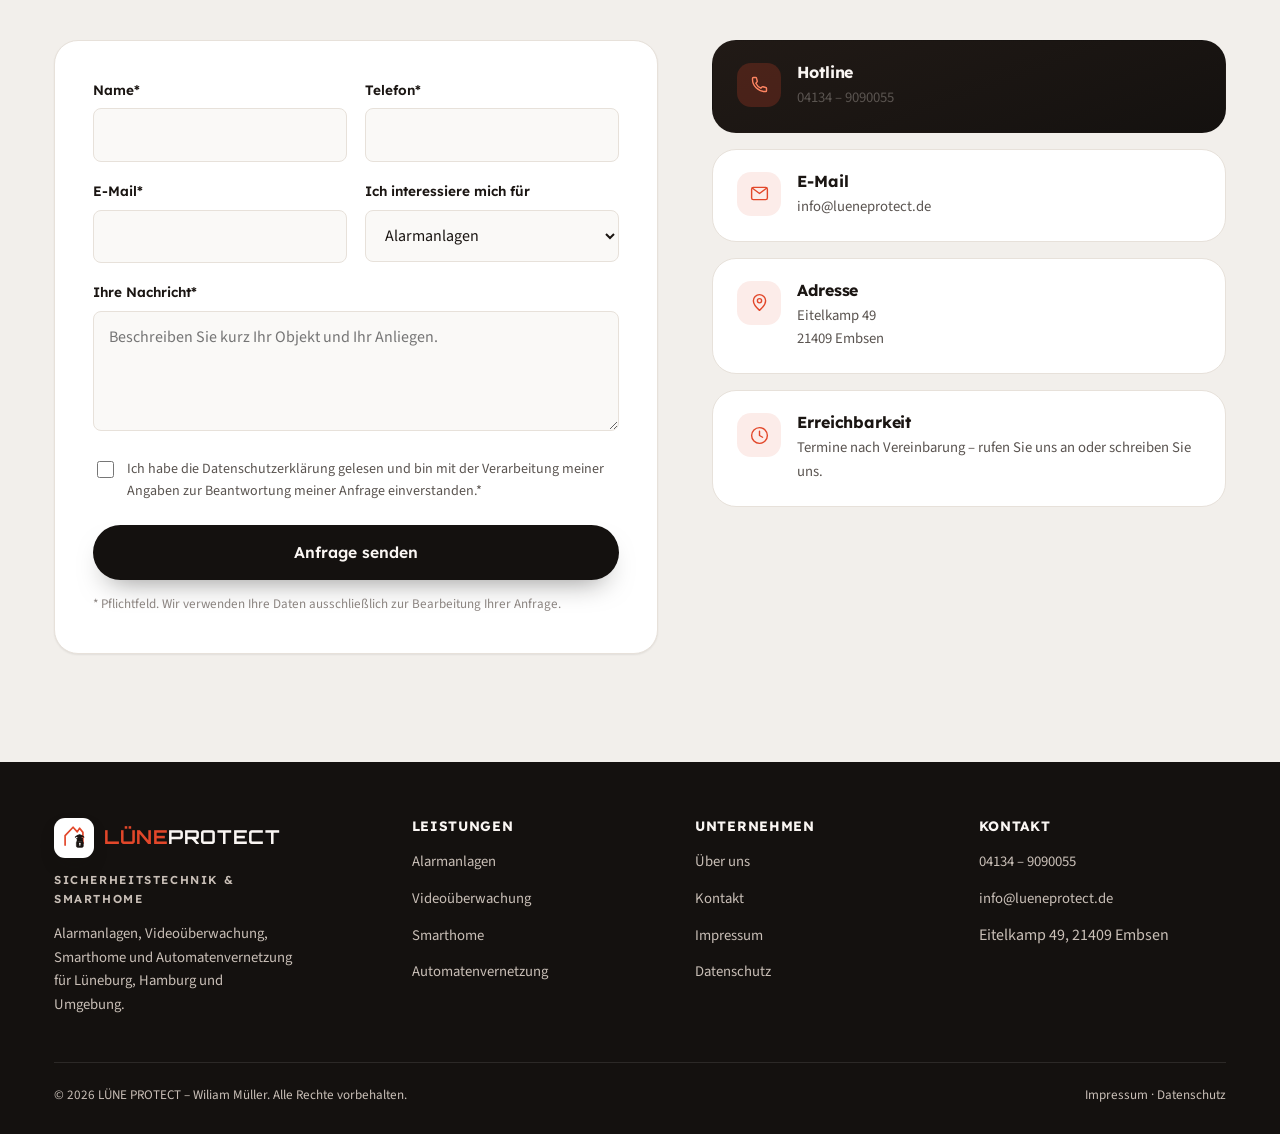
==== commit 9a17667a: "Update company address to Eitelkamp 49, 21409 Embsen Replaces every mention of the old Kirchweg 55a," ====
--- a/index.html
+++ b/index.html
@@ -93,7 +93,7 @@
             </li>
             <li>
               <svg viewBox="0 0 24 24" fill="none"><circle cx="12" cy="12" r="10" stroke="currentColor" stroke-width="1.6"/><path d="M8 12.5l2.5 2.5L16 9" stroke="currentColor" stroke-width="1.6" stroke-linecap="round" stroke-linejoin="round"/></svg>
-              Persönliche Beratung vor Ort in Adendorf
+              Persönliche Beratung vor Ort in Embsen
             </li>
             <li>
               <svg viewBox="0 0 24 24" fill="none"><circle cx="12" cy="12" r="10" stroke="currentColor" stroke-width="1.6"/><path d="M8 12.5l2.5 2.5L16 9" stroke="currentColor" stroke-width="1.6" stroke-linecap="round" stroke-linejoin="round"/></svg>
@@ -402,7 +402,7 @@
             <h2 class="section-title">Regional verwurzelt, technisch auf dem neuesten Stand</h2>
             <div class="about-copy">
               <p>
-                LÜNE PROTECT hat seinen Sitz in Adendorf bei Lüneburg und ist seit über 12 Jahren als
+                LÜNE PROTECT hat seinen Sitz in Embsen bei Lüneburg und ist seit über 12 Jahren als
                 Fachbetrieb für Sicherheits- und Smarthome-Technik in der Region tätig. Als autorisierter
                 Servicepartner von Telenot, Lupus Electronics, Hikvision und Dahua planen wir Anlagen mit
                 Technik, auf die sich Kundinnen und Kunden verlassen können.
@@ -454,12 +454,12 @@
             <p class="eyebrow">Einsatzgebiet</p>
             <h2 class="section-title">Vor Ort in Lüneburg, Hamburg &amp; Umgebung</h2>
             <p class="section-lede">
-              Unser Standort in Adendorf liegt zentral in der Region – kurze Wege für Beratungstermine,
+              Unser Standort in Embsen liegt zentral in der Region – kurze Wege für Beratungstermine,
               Installation und Service.
             </p>
             <div class="area-list">
               <span class="area-chip">Lüneburg</span>
-              <span class="area-chip">Adendorf</span>
+              <span class="area-chip">Embsen</span>
               <span class="area-chip">Hamburg</span>
               <span class="area-chip">Winsen (Luhe)</span>
               <span class="area-chip">Bardowick</span>
@@ -469,8 +469,8 @@
           </div>
           <div class="map-frame" data-reveal>
             <iframe
-              src="https://www.google.com/maps?q=Kirchweg+55a,+21365+Adendorf&output=embed"
-              title="Standort von LÜNE PROTECT, Kirchweg 55a, 21365 Adendorf"
+              src="https://www.google.com/maps?q=Eitelkamp+49,+21409+Embsen&output=embed"
+              title="Standort von LÜNE PROTECT, Eitelkamp 49, 21409 Embsen"
               loading="lazy"
               referrerpolicy="no-referrer-when-downgrade"
             ></iframe>
@@ -576,7 +576,7 @@
               </span>
               <div>
                 <h3>Adresse</h3>
-                <p>Kirchweg 55a<br />21365 Adendorf</p>
+                <p>Eitelkamp 49<br />21409 Embsen</p>
               </div>
             </div>
             <div class="info-card">
@@ -630,7 +630,7 @@
           <ul>
             <li><a href="tel:+4941349090055">04134 – 9090055</a></li>
             <li><a href="mailto:info@lueneprotect.de">info@lueneprotect.de</a></li>
-            <li>Kirchweg 55a, 21365 Adendorf</li>
+            <li>Eitelkamp 49, 21409 Embsen</li>
           </ul>
         </div>
       </div>
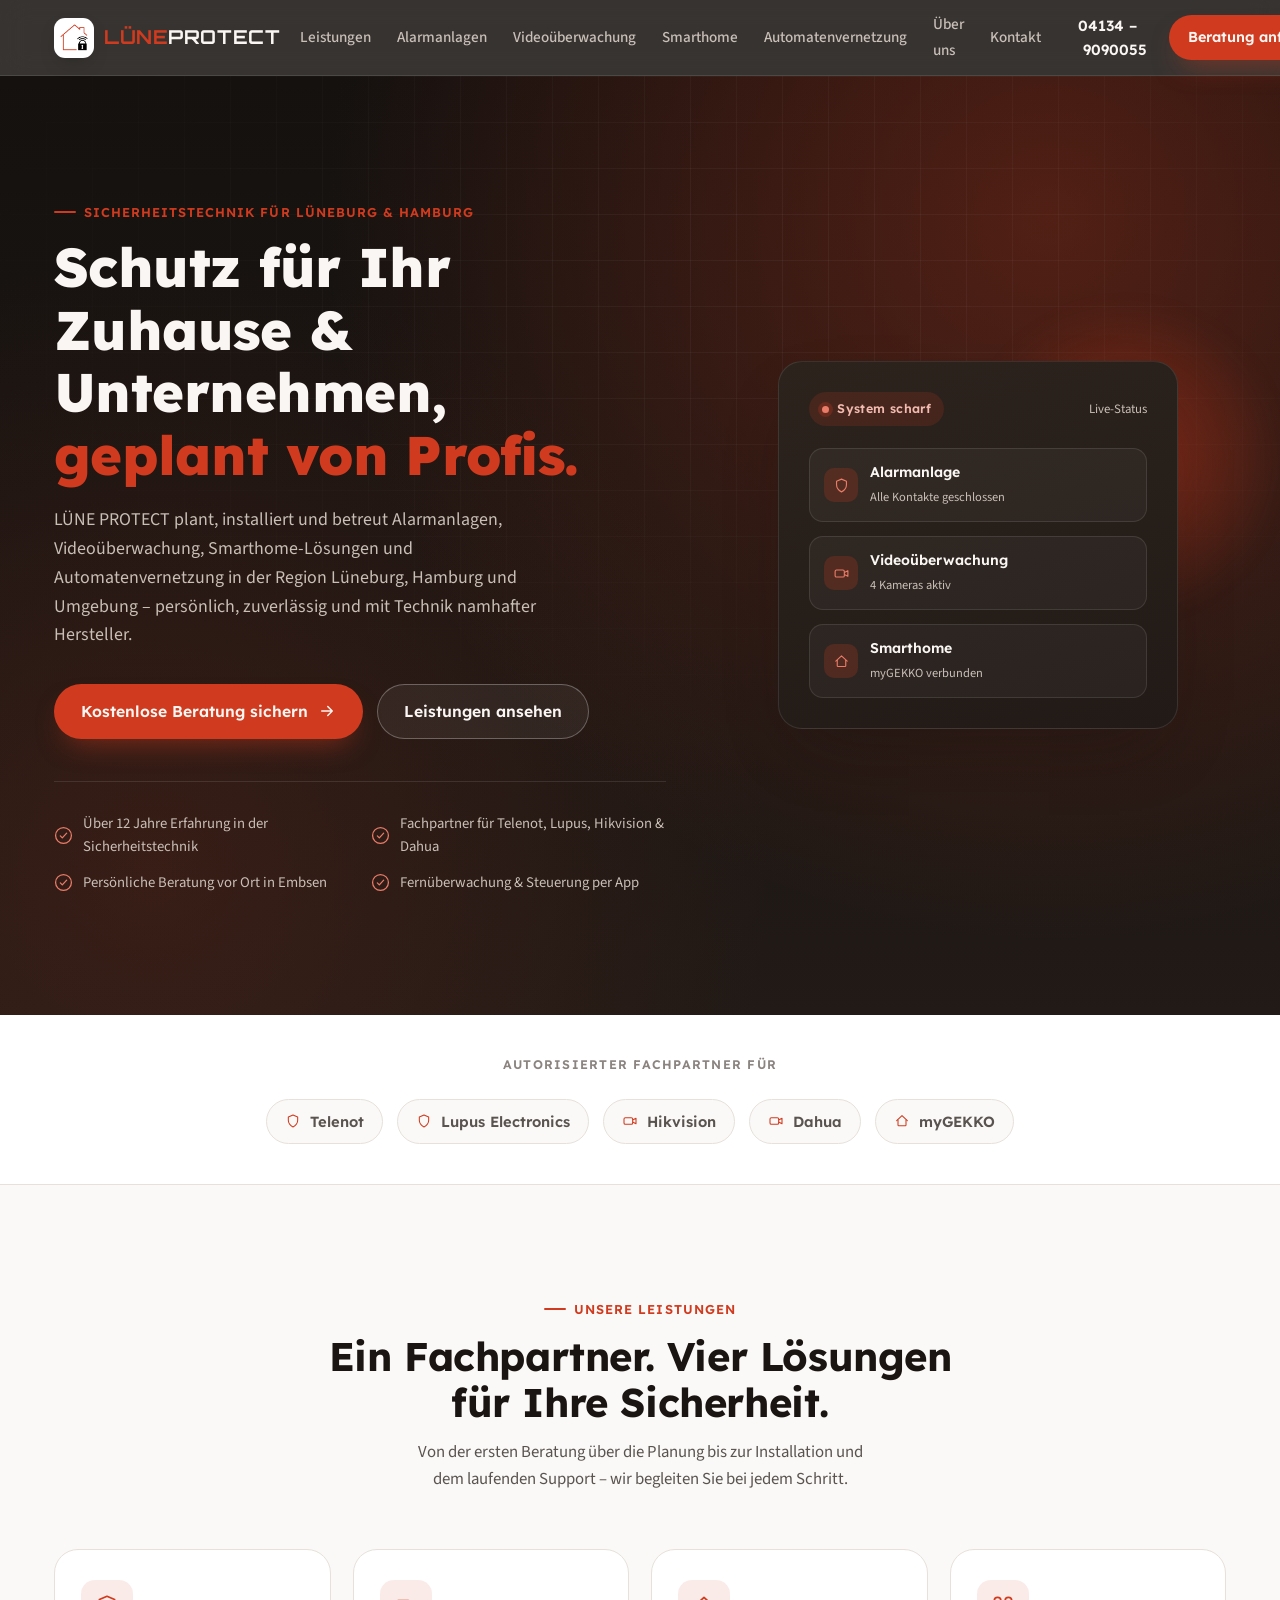
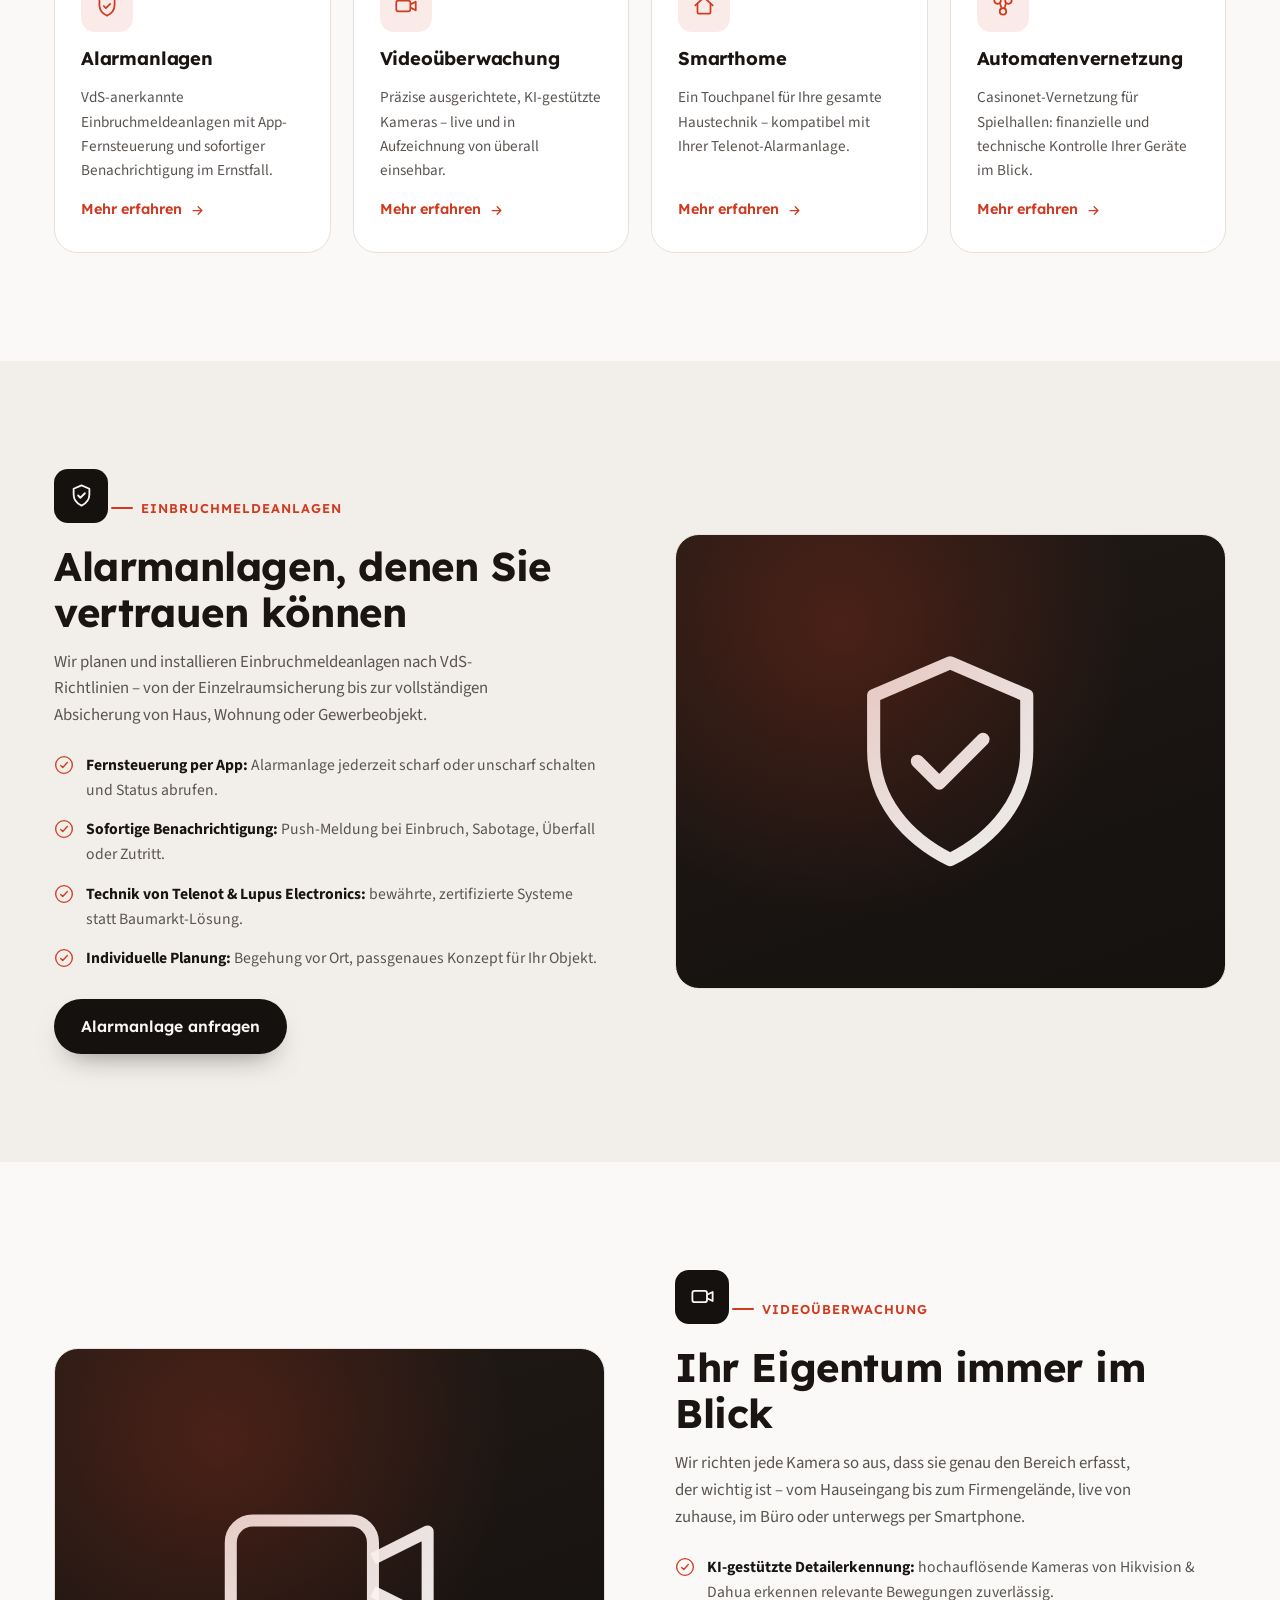
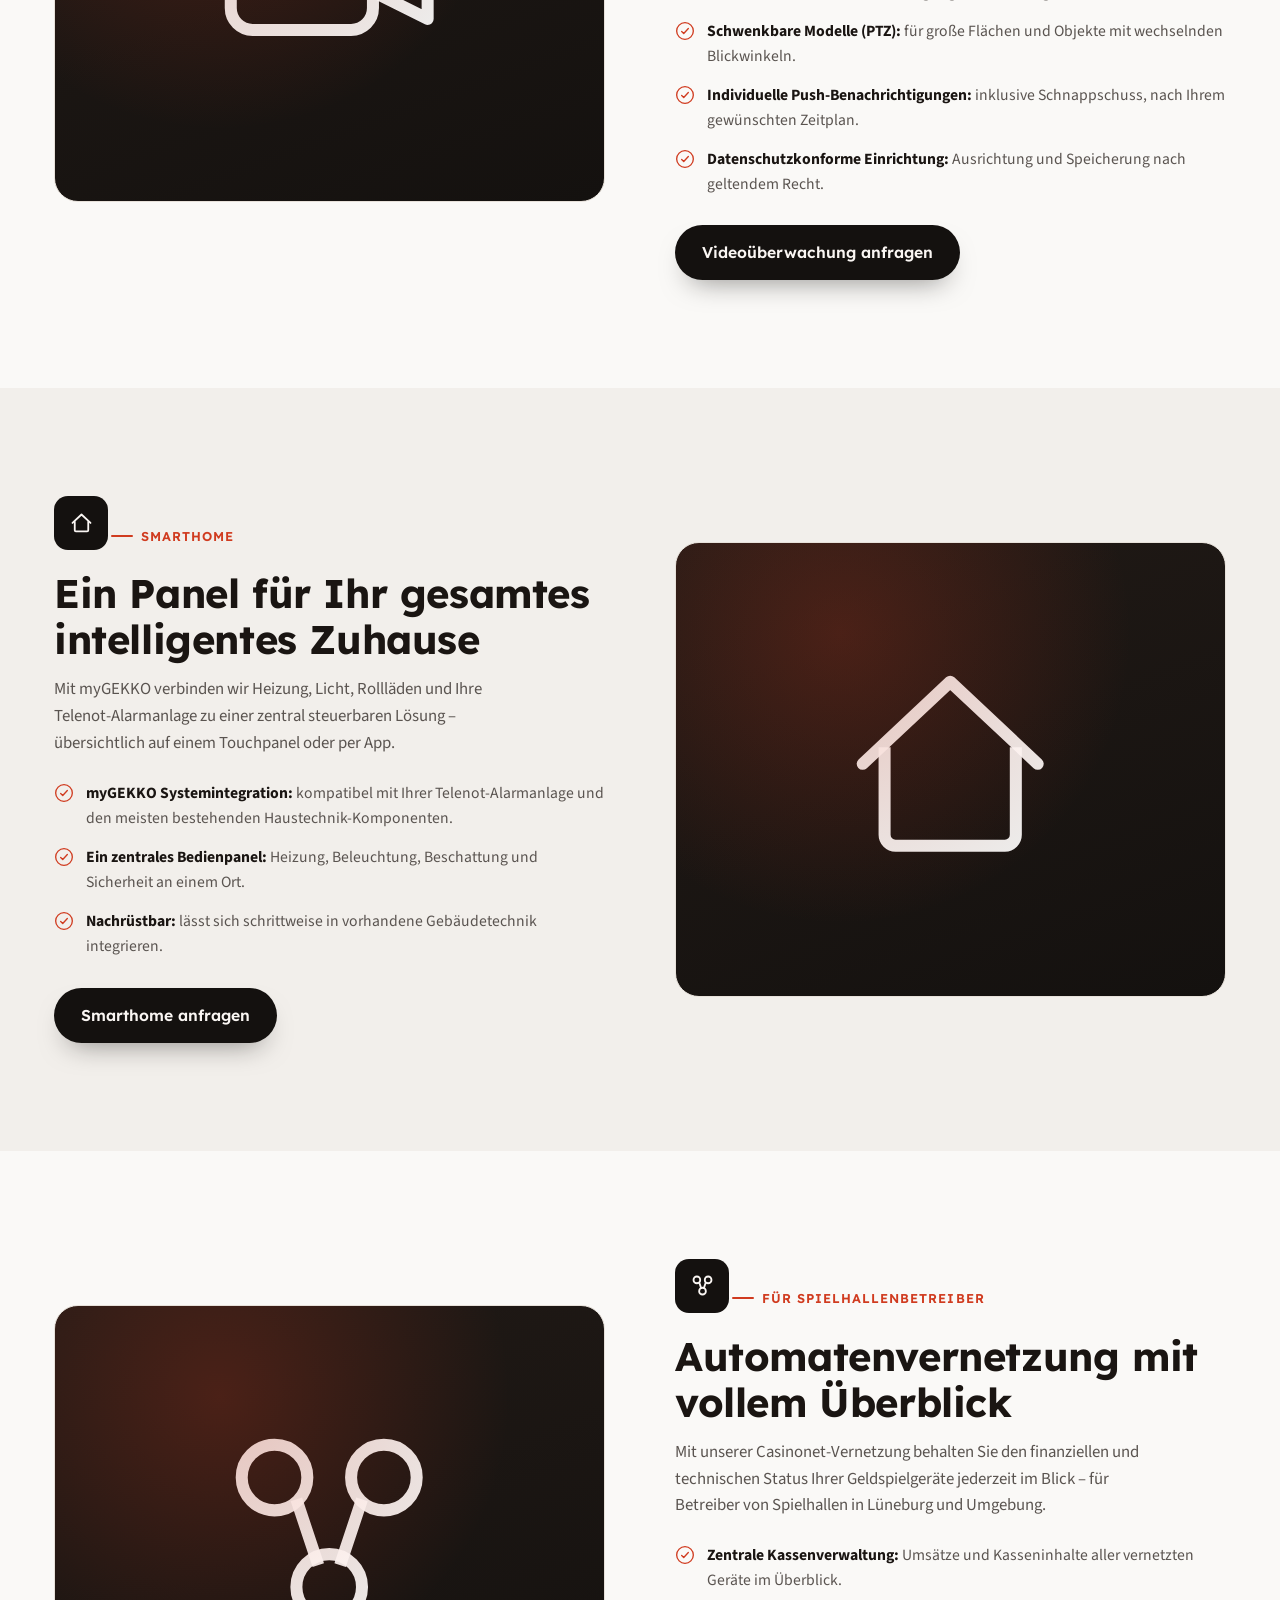
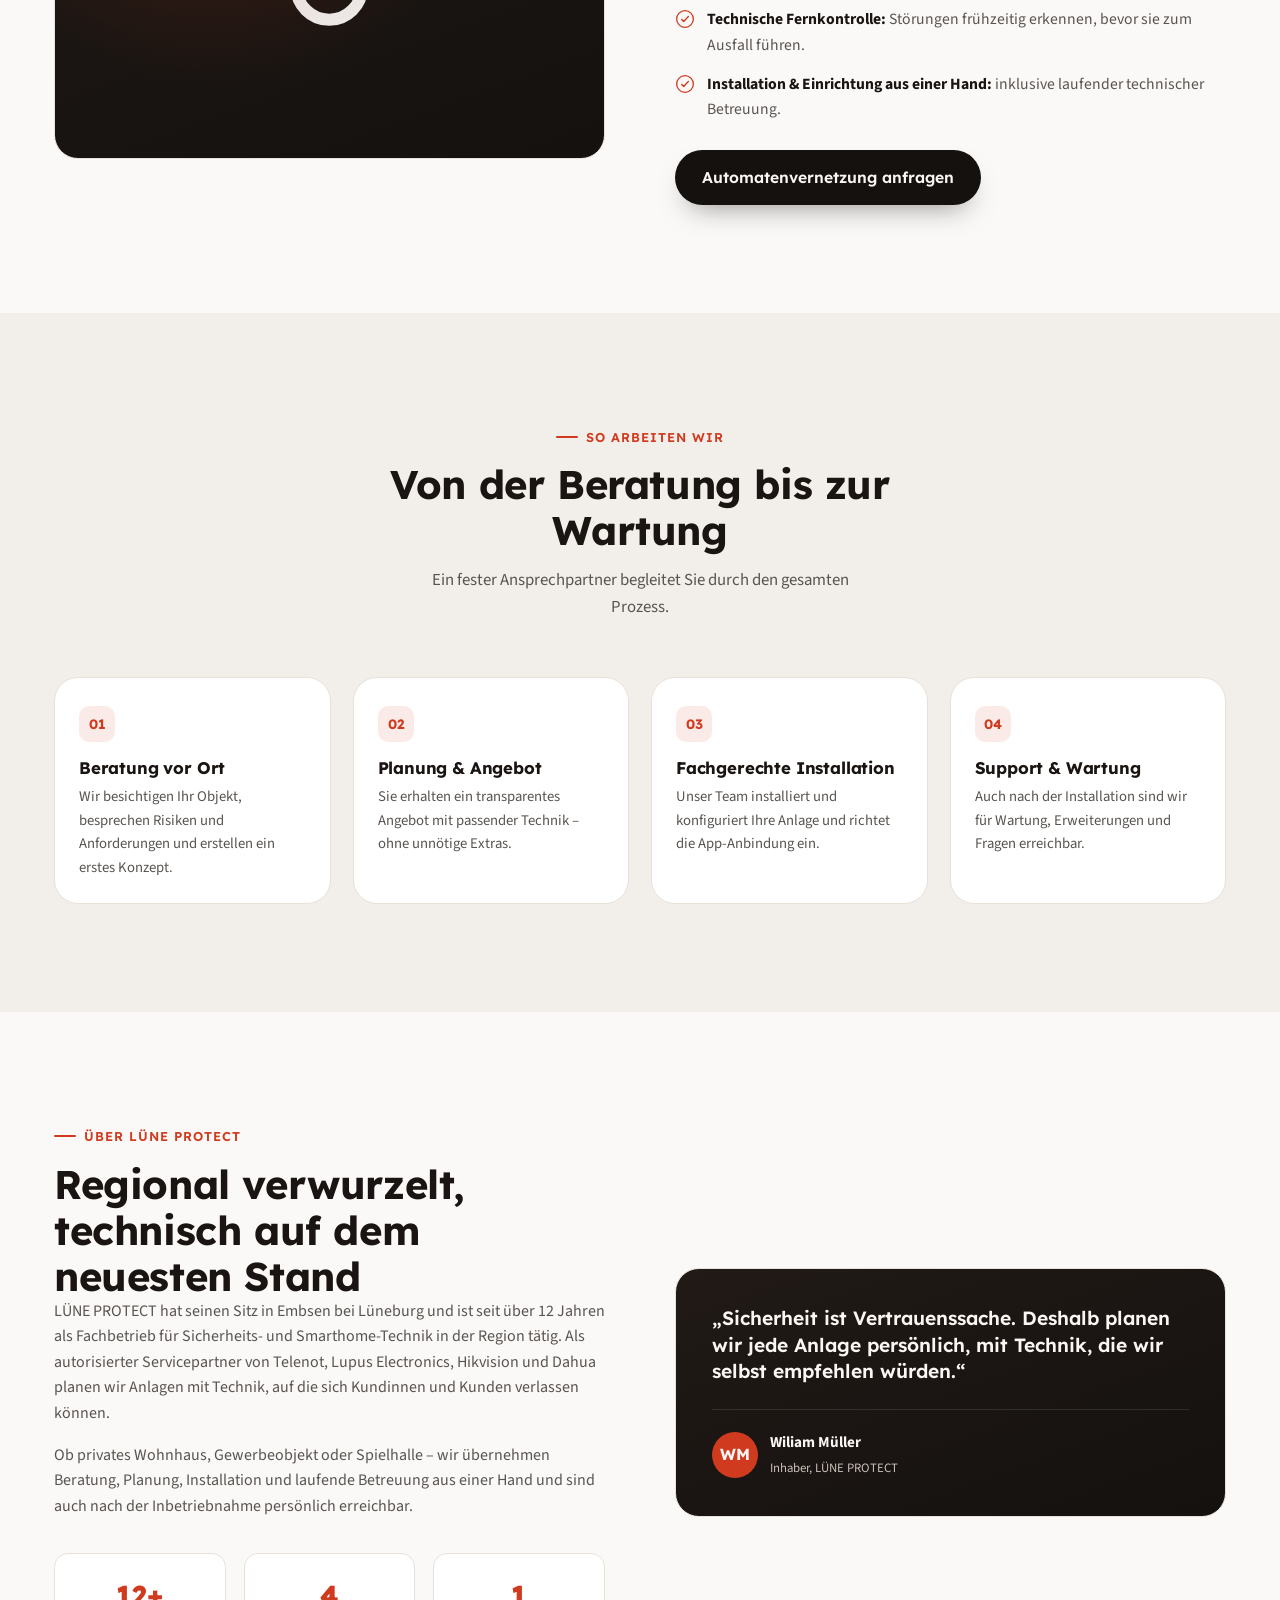
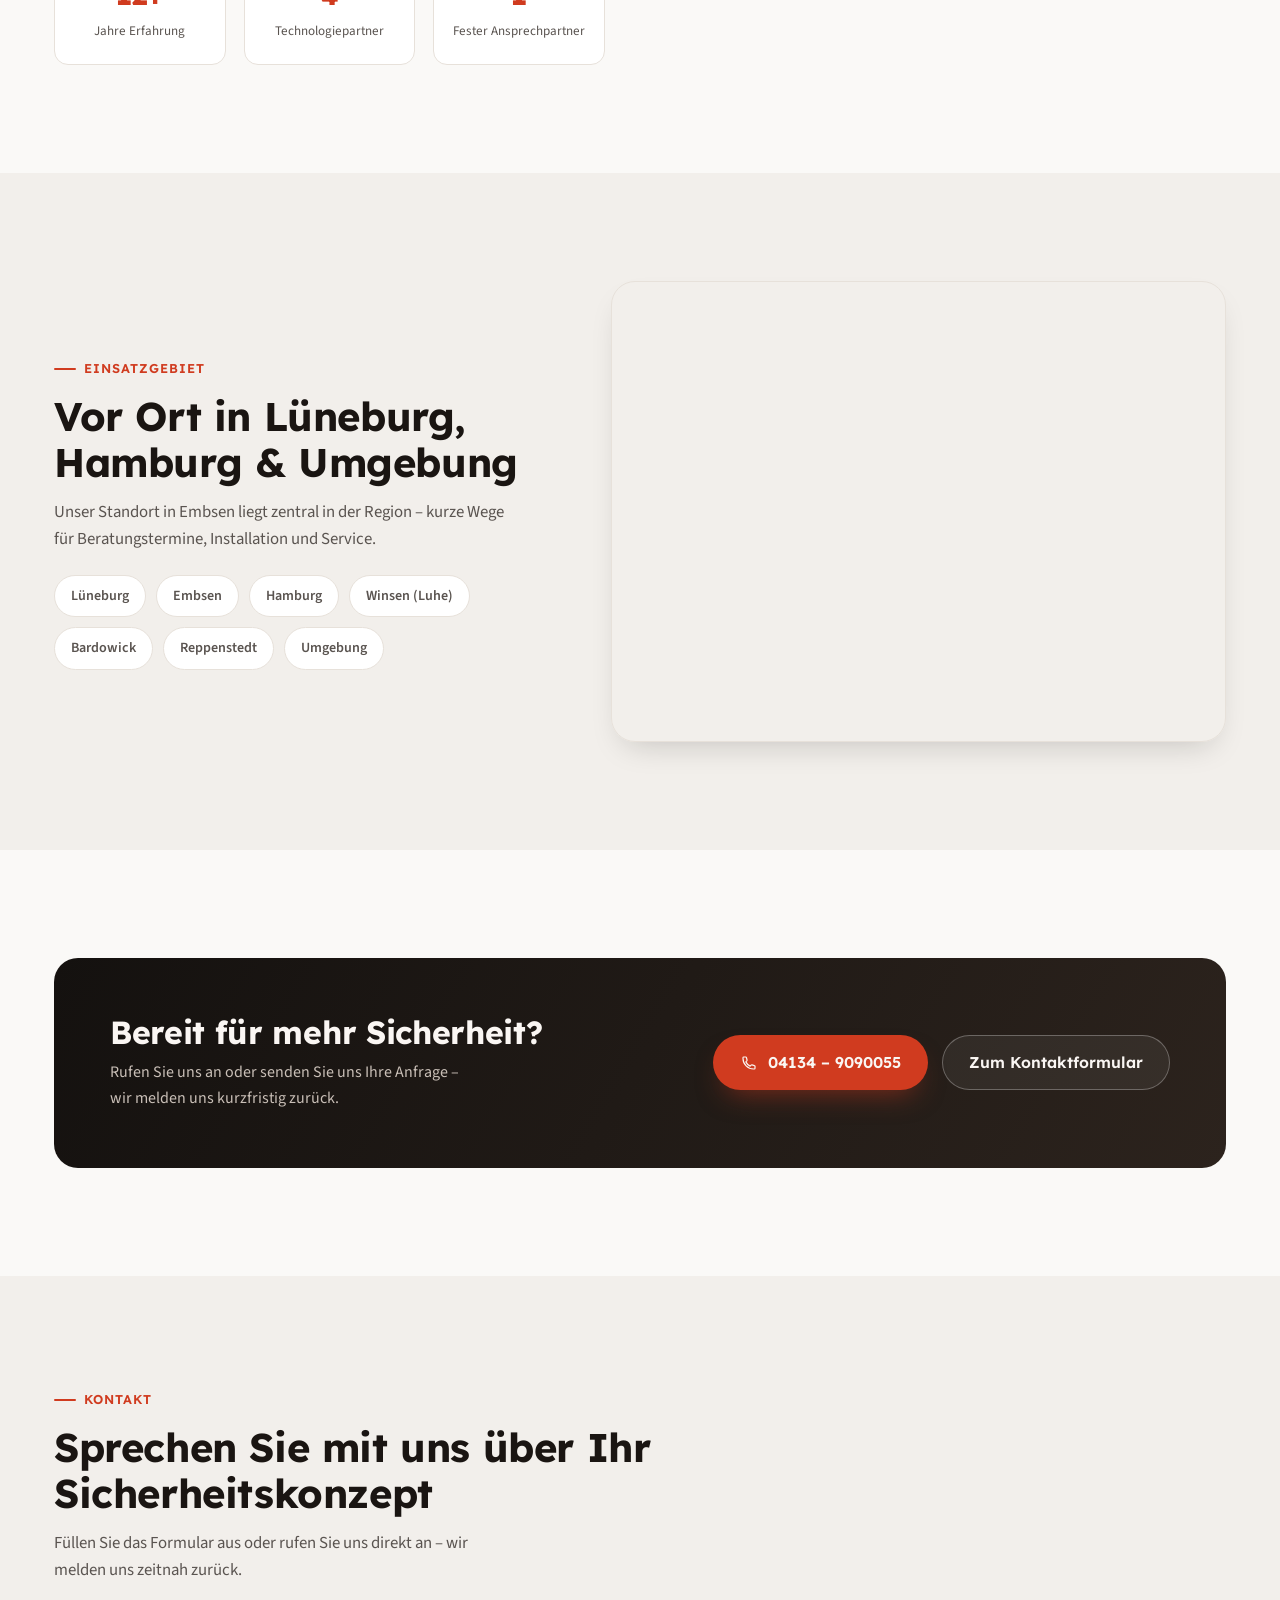
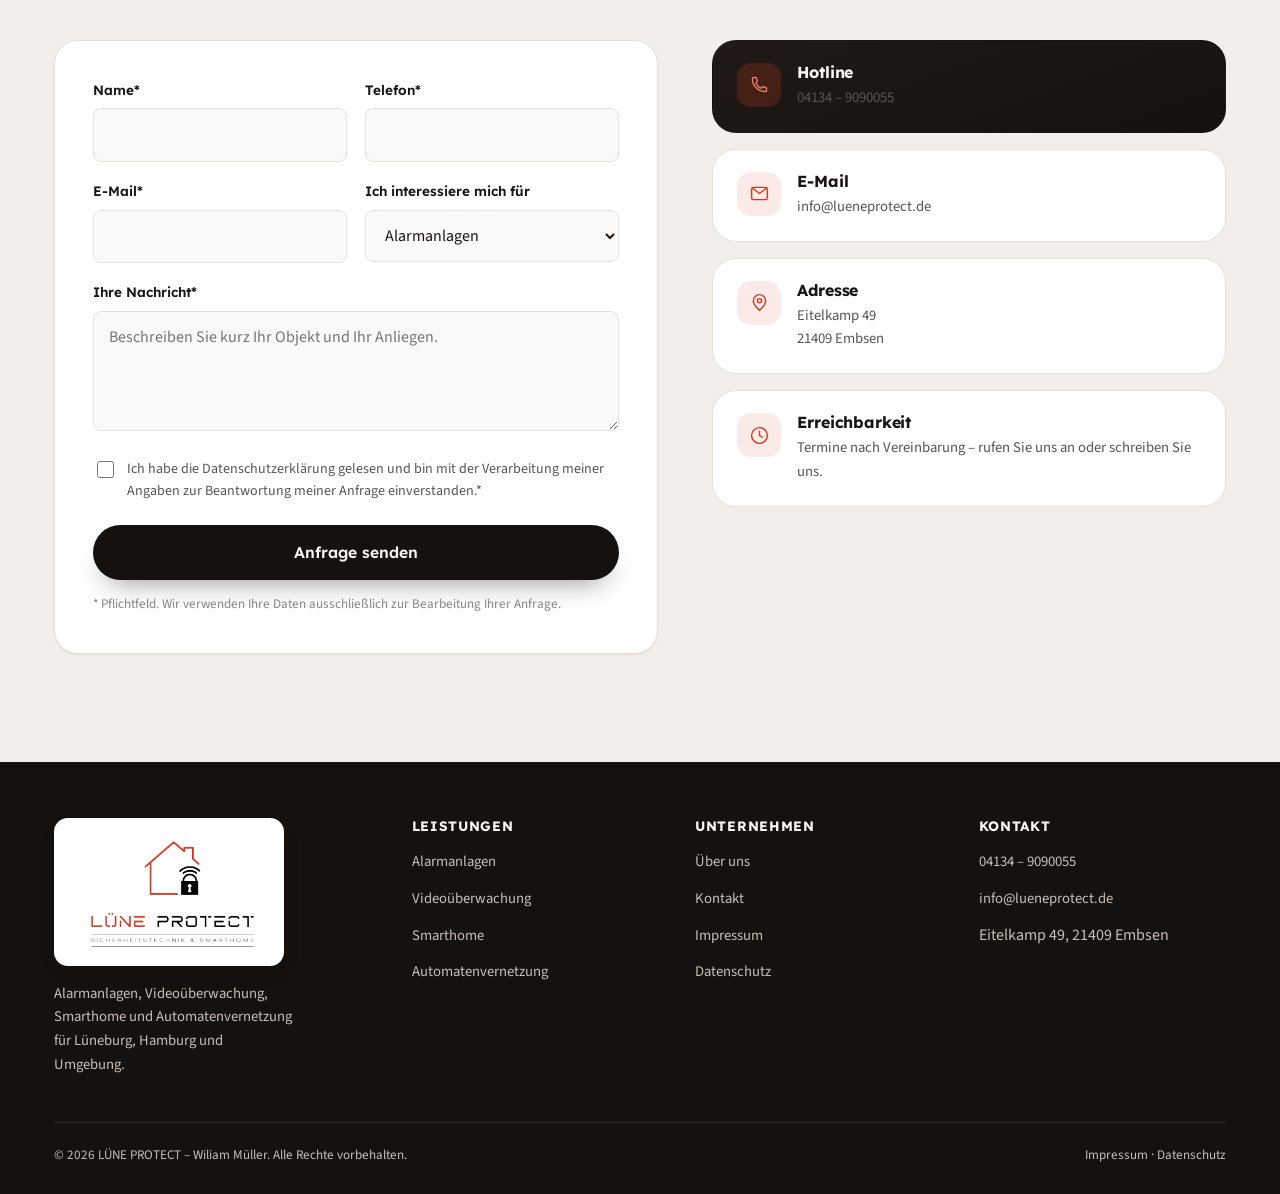
==== commit 4552bf24: "Use the real company logo instead of the hand-drawn recreation The user uploaded the actual logo fil" ====
--- a/index.html
+++ b/index.html
@@ -13,7 +13,7 @@
   <meta property="og:description" content="Alarmanlagen, Videoüberwachung, Smarthome und Automatenvernetzung – geplant, installiert und betreut von LÜNE PROTECT." />
   <meta property="og:locale" content="de_DE" />
 
-  <link rel="icon" href="data:image/svg+xml,%3Csvg xmlns='http://www.w3.org/2000/svg' viewBox='0 0 64 64'%3E%3Crect width='64' height='64' rx='14' fill='%23faf9f7'/%3E%3Cpath d='M13 47 L13 27 L30 9 L39 19 L44 11 L51 20 L51 43' fill='none' stroke='%23e2472a' stroke-width='3.6' stroke-linecap='round' stroke-linejoin='round'/%3E%3Cpath d='M35 30 Q44 20 53 30' fill='none' stroke='%231a1512' stroke-width='2.4' stroke-linecap='round'/%3E%3Cpath d='M38 33.5 Q44 26.5 50 33.5' fill='none' stroke='%231a1512' stroke-width='2.4' stroke-linecap='round'/%3E%3Cpath d='M39 39 A5.5 7 0 0 1 50 39' fill='none' stroke='%231a1512' stroke-width='2.6' stroke-linecap='round'/%3E%3Crect x='37' y='39' width='15' height='13' rx='3' fill='%231a1512'/%3E%3Ccircle cx='44.5' cy='44' r='1.8' fill='%23faf9f7'/%3E%3Crect x='43.5' y='45.3' width='2' height='3.4' rx='0.6' fill='%23faf9f7'/%3E%3C/svg%3E" />
+  <link rel="icon" href="assets/img/logo-icon.png" type="image/png" />
 
   <!-- Fonts load as a plain, non-blocking <link> so the core stylesheet
        below always applies immediately, even if this request is slow. -->
@@ -30,7 +30,7 @@
     <div class="container">
       <a class="brand" href="#top" aria-label="LÜNE PROTECT – Startseite">
         <span class="brand__mark" aria-hidden="true">
-          <svg viewBox="0 0 64 64" fill="none"><path class="logo-red" d="M13 47 L13 27 L30 9 L39 19 L44 11 L51 20 L51 43" stroke-width="3.6" stroke-linecap="round" stroke-linejoin="round"/><path class="logo-black" d="M35 30 Q44 20 53 30" stroke-width="2.4" stroke-linecap="round" fill="none"/><path class="logo-black" d="M38 33.5 Q44 26.5 50 33.5" stroke-width="2.4" stroke-linecap="round" fill="none"/><path class="logo-black" d="M39 39 A5.5 7 0 0 1 50 39" stroke-width="2.6" stroke-linecap="round" fill="none"/><rect class="logo-black" x="37" y="39" width="15" height="13" rx="3" stroke="none"/><circle class="logo-cutout" cx="44.5" cy="44" r="1.8" stroke="none"/><rect class="logo-cutout" x="43.5" y="45.3" width="2" height="3.4" rx="0.6" stroke="none"/></svg>
+          <img src="assets/img/logo-icon.png" alt="" width="205" height="201" loading="eager" />
         </span>
         <span class="brand__name"><span>LÜNE</span>PROTECT</span>
       </a>
@@ -598,13 +598,9 @@
     <div class="container">
       <div class="footer-grid">
         <div class="footer-brand">
-          <a class="brand" href="#top" aria-label="LÜNE PROTECT – Startseite">
-            <span class="brand__mark" aria-hidden="true">
-              <svg viewBox="0 0 64 64" fill="none"><path class="logo-red" d="M13 47 L13 27 L30 9 L39 19 L44 11 L51 20 L51 43" stroke-width="3.6" stroke-linecap="round" stroke-linejoin="round"/><path class="logo-black" d="M35 30 Q44 20 53 30" stroke-width="2.4" stroke-linecap="round" fill="none"/><path class="logo-black" d="M38 33.5 Q44 26.5 50 33.5" stroke-width="2.4" stroke-linecap="round" fill="none"/><path class="logo-black" d="M39 39 A5.5 7 0 0 1 50 39" stroke-width="2.6" stroke-linecap="round" fill="none"/><rect class="logo-black" x="37" y="39" width="15" height="13" rx="3" stroke="none"/><circle class="logo-cutout" cx="44.5" cy="44" r="1.8" stroke="none"/><rect class="logo-cutout" x="43.5" y="45.3" width="2" height="3.4" rx="0.6" stroke="none"/></svg>
-            </span>
-            <span class="brand__name"><span>LÜNE</span>PROTECT</span>
+          <a class="footer-logo-card" href="#top" aria-label="LÜNE PROTECT – Startseite">
+            <img src="assets/img/logo-full.png" alt="LÜNE PROTECT – Sicherheitstechnik &amp; Smarthome" width="630" height="385" loading="lazy" />
           </a>
-          <p class="footer-brand__tagline">Sicherheitstechnik &amp; Smarthome</p>
           <p>Alarmanlagen, Videoüberwachung, Smarthome und Automatenvernetzung für Lüneburg, Hamburg und Umgebung.</p>
         </div>
         <div class="footer-col">
--- a/assets/css/style.css
+++ b/assets/css/style.css
@@ -36,12 +36,13 @@
   --color-on-dark: #faf6f3;
   --color-on-dark-soft: #c9bfb7;
 
-  /* Brand red — sampled from the logo's house mark / "LÜNE" wordmark */
-  --color-red: #e2472a;
-  --color-red-dark: #b7371f;
-  --color-red-soft: rgba(226, 71, 42, 0.1);
-  --color-red-light: #ff8562; /* text/icons on dark surfaces: needs the extra brightness for contrast */
-  --color-red-pale: #ffc4b0; /* small text on translucent-tinted dark chips, where red-light alone falls short */
+  /* Brand red — averaged by sampling actual ink pixels from the real logo
+     file (Logo Lüneprotect.png), not eyeballed. */
+  --color-red: #d03b1f;
+  --color-red-dark: #a22e18;
+  --color-red-soft: rgba(208, 59, 31, 0.1);
+  --color-red-light: #e97c68; /* text/icons on dark surfaces: needs the extra brightness for contrast */
+  --color-red-pale: #f3baaf; /* small text on translucent-tinted dark chips, where red-light alone falls short */
 
   /* Small semantic-only accents (not brand identity, kept minimal) */
   --color-success: #15803d;
@@ -300,18 +301,18 @@
   transform: translateY(0);
 }
 
-/* Highest emphasis: solid brand red. Dark text — white fails contrast at
-   this button's font size against a red this saturated (≈4.1:1, under the
-   4.5:1 AA text minimum), dark ink clears it comfortably (≈5:1+). */
+/* Highest emphasis: solid brand red (sampled from the real logo file).
+   White text — at this red's luminance, dark ink only reaches ≈3.7:1
+   against it (under the 4.5:1 AA text minimum); white clears ≈4.9:1. */
 .btn--accent {
   background: var(--color-red);
-  color: var(--color-ink);
-  box-shadow: 0 14px 28px -12px rgba(226, 71, 42, 0.55);
+  color: var(--color-on-dark);
+  box-shadow: 0 14px 28px -12px rgba(208, 59, 31, 0.55);
 }
 
 .btn--accent:hover {
   background: var(--color-red-dark);
-  box-shadow: 0 18px 34px -12px rgba(183, 55, 31, 0.55);
+  box-shadow: 0 18px 34px -12px rgba(162, 46, 24, 0.55);
 }
 
 .btn--ghost-light {
@@ -408,24 +409,10 @@
   box-shadow: 0 8px 20px -8px rgba(20, 17, 15, 0.45);
 }
 
-.brand__mark svg {
+.brand__mark img {
   width: 100%;
   height: 100%;
-}
-
-/* Two-color logo icon: house outline in brand red, smart-lock glyph in
-   near-black, matching the actual company logo's color split. */
-.brand__mark .logo-red {
-  stroke: var(--color-red);
-}
-
-.brand__mark .logo-black {
-  stroke: var(--color-ink);
-  fill: var(--color-ink);
-}
-
-.brand__mark .logo-cutout {
-  fill: var(--color-surface);
+  object-fit: contain;
 }
 
 .brand__name {
@@ -525,8 +512,8 @@
 /* ---------- Hero ---------- */
 .hero {
   position: relative;
-  background: radial-gradient(circle at 82% 15%, rgba(226, 71, 42, 0.32), transparent 55%),
-    radial-gradient(circle at 12% 85%, rgba(226, 71, 42, 0.14), transparent 45%),
+  background: radial-gradient(circle at 82% 15%, rgba(208, 59, 31, 0.32), transparent 55%),
+    radial-gradient(circle at 12% 85%, rgba(208, 59, 31, 0.14), transparent 45%),
     linear-gradient(180deg, var(--color-dark) 0%, var(--color-dark-soft) 100%);
   color: var(--color-on-dark);
   overflow: hidden;
@@ -641,7 +628,7 @@
   display: inline-flex;
   align-items: center;
   gap: 8px;
-  background: rgba(226, 71, 42, 0.16);
+  background: rgba(208, 59, 31, 0.16);
   color: var(--color-red-pale);
   font-family: var(--font-heading);
   font-weight: 600;
@@ -657,7 +644,7 @@
   height: 7px;
   border-radius: 50%;
   background: var(--color-red-light);
-  box-shadow: 0 0 0 4px rgba(226, 71, 42, 0.25);
+  box-shadow: 0 0 0 4px rgba(208, 59, 31, 0.25);
 }
 
 .hero__panel-time {
@@ -688,7 +675,7 @@
   width: 34px;
   height: 34px;
   border-radius: 10px;
-  background: rgba(226, 71, 42, 0.22);
+  background: rgba(208, 59, 31, 0.22);
   color: var(--color-red-light);
   flex-shrink: 0;
 }
@@ -715,7 +702,7 @@
   width: 320px;
   height: 320px;
   border-radius: 50%;
-  background: radial-gradient(circle, rgba(226, 71, 42, 0.5), transparent 70%);
+  background: radial-gradient(circle, rgba(208, 59, 31, 0.5), transparent 70%);
   filter: blur(10px);
   z-index: -1;
   top: -60px;
@@ -927,7 +914,7 @@
   content: '';
   position: absolute;
   inset: 0;
-  background: radial-gradient(circle at 30% 20%, rgba(226, 71, 42, 0.25), transparent 55%);
+  background: radial-gradient(circle at 30% 20%, rgba(208, 59, 31, 0.25), transparent 55%);
 }
 
 .service-detail__cta {
@@ -1056,8 +1043,8 @@
   justify-content: center;
   font-family: var(--font-heading);
   font-weight: 700;
-  /* dark ink, not white — see the .btn--accent note on text contrast against this red */
-  color: var(--color-ink);
+  /* white, not dark ink — see the .btn--accent note on text contrast against this red */
+  color: var(--color-on-dark);
 }
 
 .about-figure__person strong {
@@ -1302,7 +1289,7 @@
 }
 
 .info-card--dark .info-card__icon {
-  background: rgba(226, 71, 42, 0.22);
+  background: rgba(208, 59, 31, 0.22);
   color: var(--color-red-light);
 }
 
@@ -1327,25 +1314,32 @@
   gap: 36px;
 }
 
-.footer-brand .brand {
-  color: var(--color-on-dark);
+/* The full original logo file (icon + wordmark + tagline, true colors)
+   shown on its own light card — its black ink needs a light surface
+   behind it, the same reason the header badge is light too. */
+.footer-logo-card {
+  display: inline-flex;
+  background: var(--color-surface);
+  border-radius: var(--radius-md);
+  padding: 16px 20px;
+  box-shadow: 0 8px 20px -8px rgba(20, 17, 15, 0.45);
+  transition: transform var(--transition);
+}
+
+.footer-logo-card:hover {
+  transform: translateY(-2px);
+}
+
+.footer-logo-card img {
+  width: 190px;
+  height: auto;
+  display: block;
 }
 
 .footer-brand p {
-  margin-top: 14px;
+  margin-top: 16px;
   font-size: 0.92rem;
   max-width: 34ch;
-}
-
-/* Echoes the small letter-spaced tagline under the logo's wordmark. */
-.footer-brand__tagline {
-  margin-top: 10px !important;
-  font-family: var(--font-heading);
-  font-size: 0.72rem !important;
-  font-weight: 600;
-  letter-spacing: 0.14em;
-  text-transform: uppercase;
-  color: var(--color-on-dark-soft);
 }
 
 .footer-col h4 {
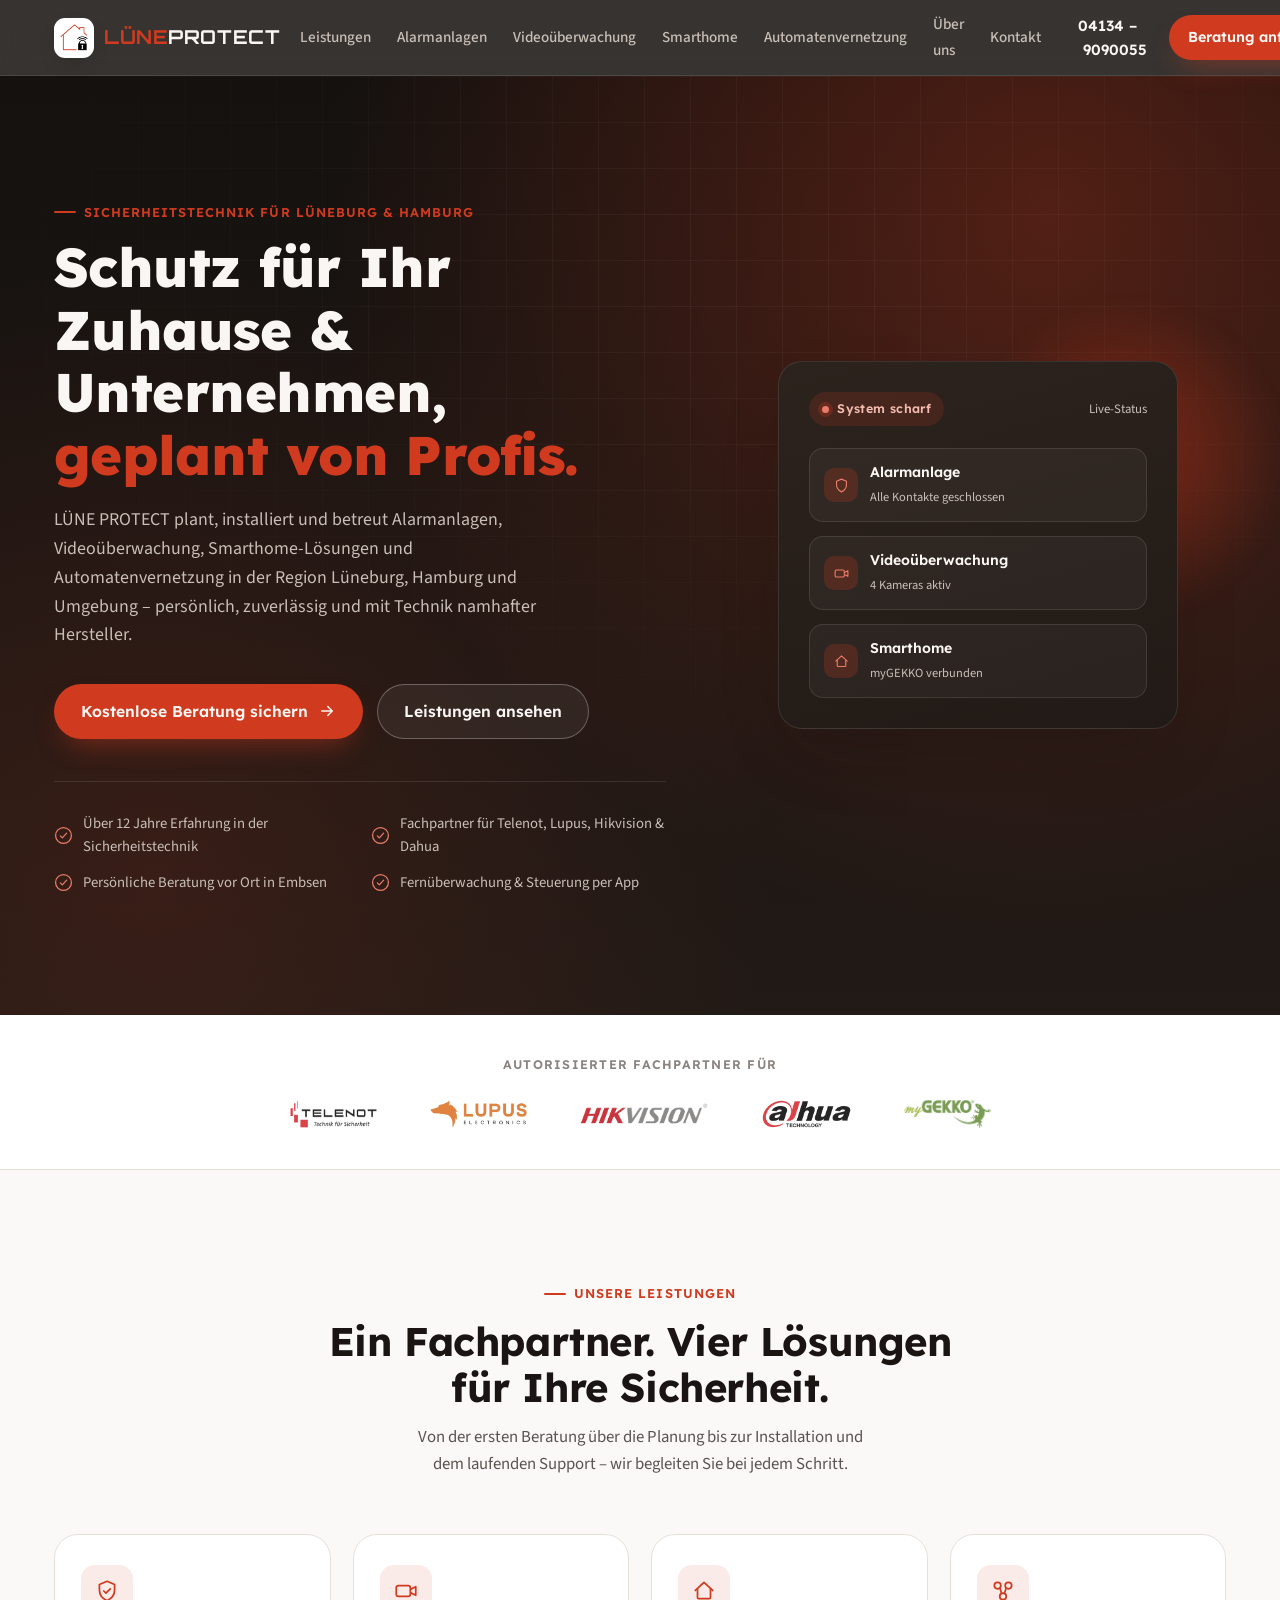
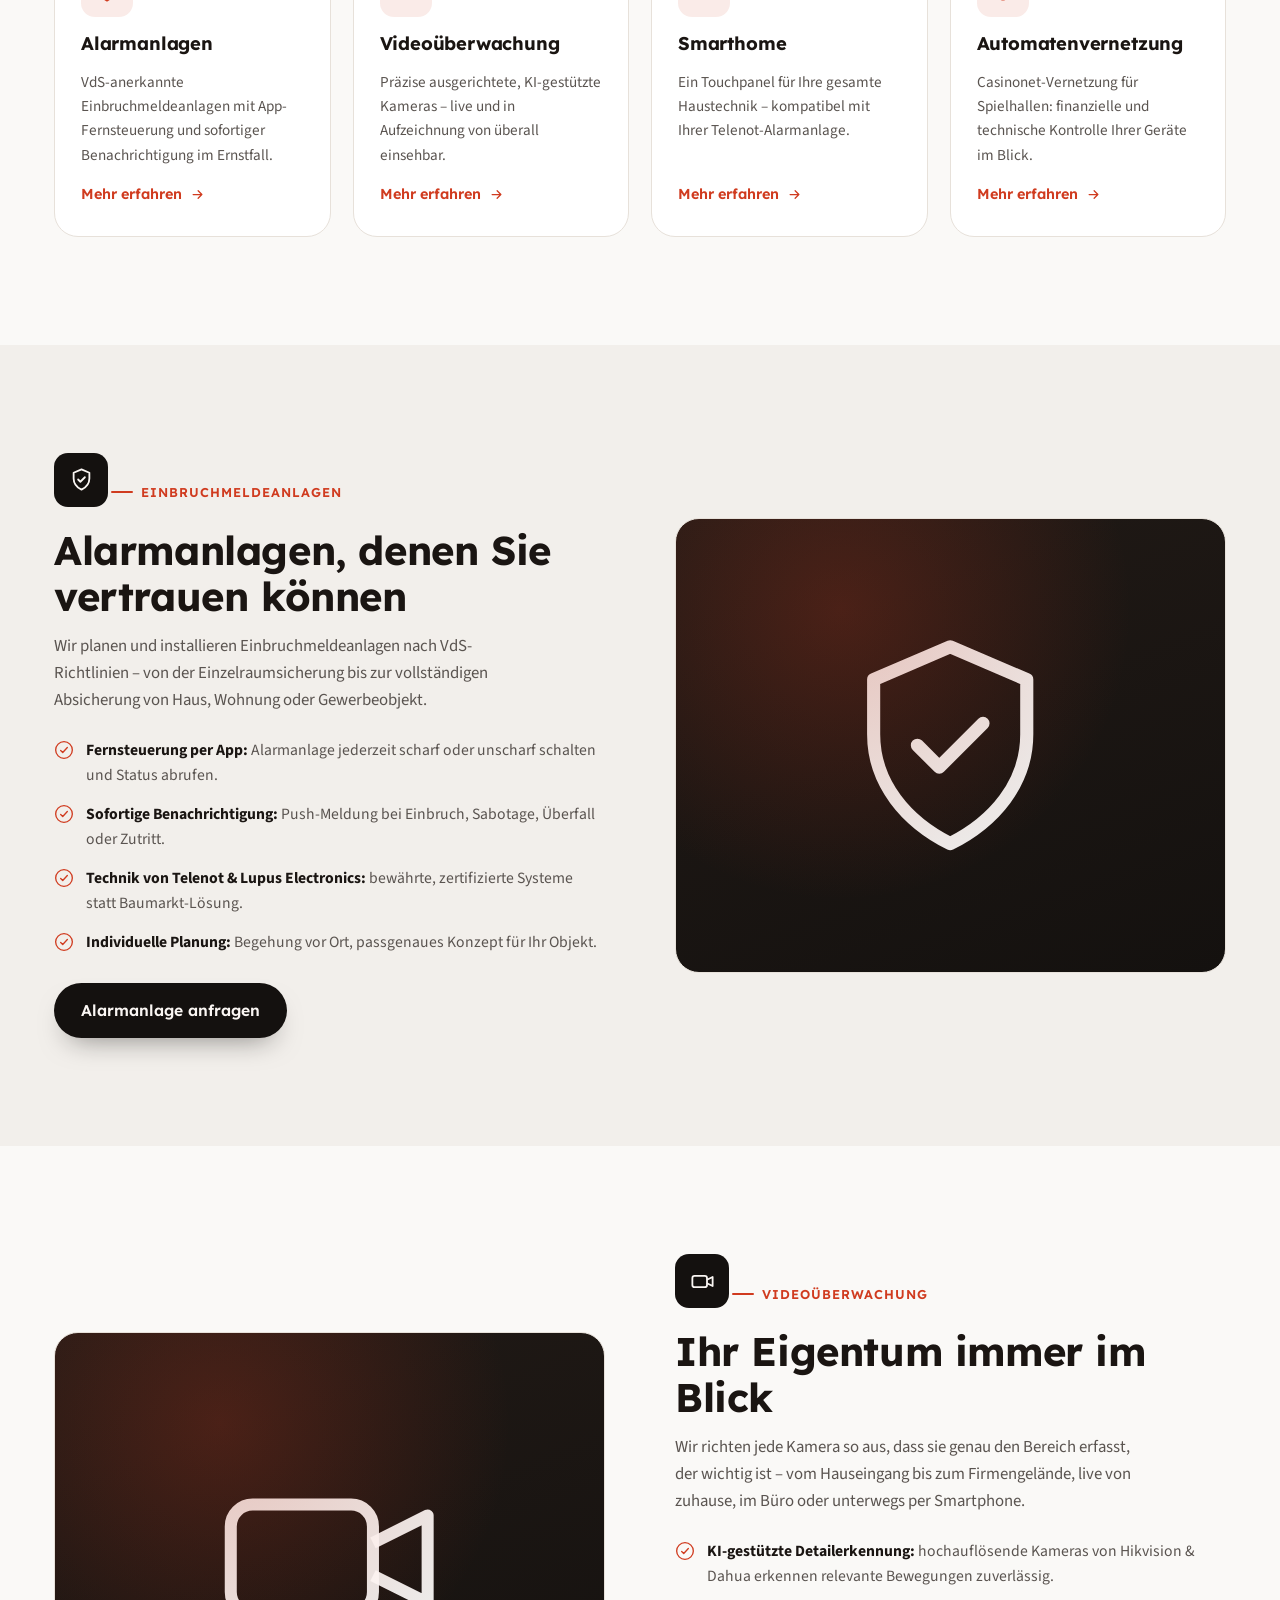
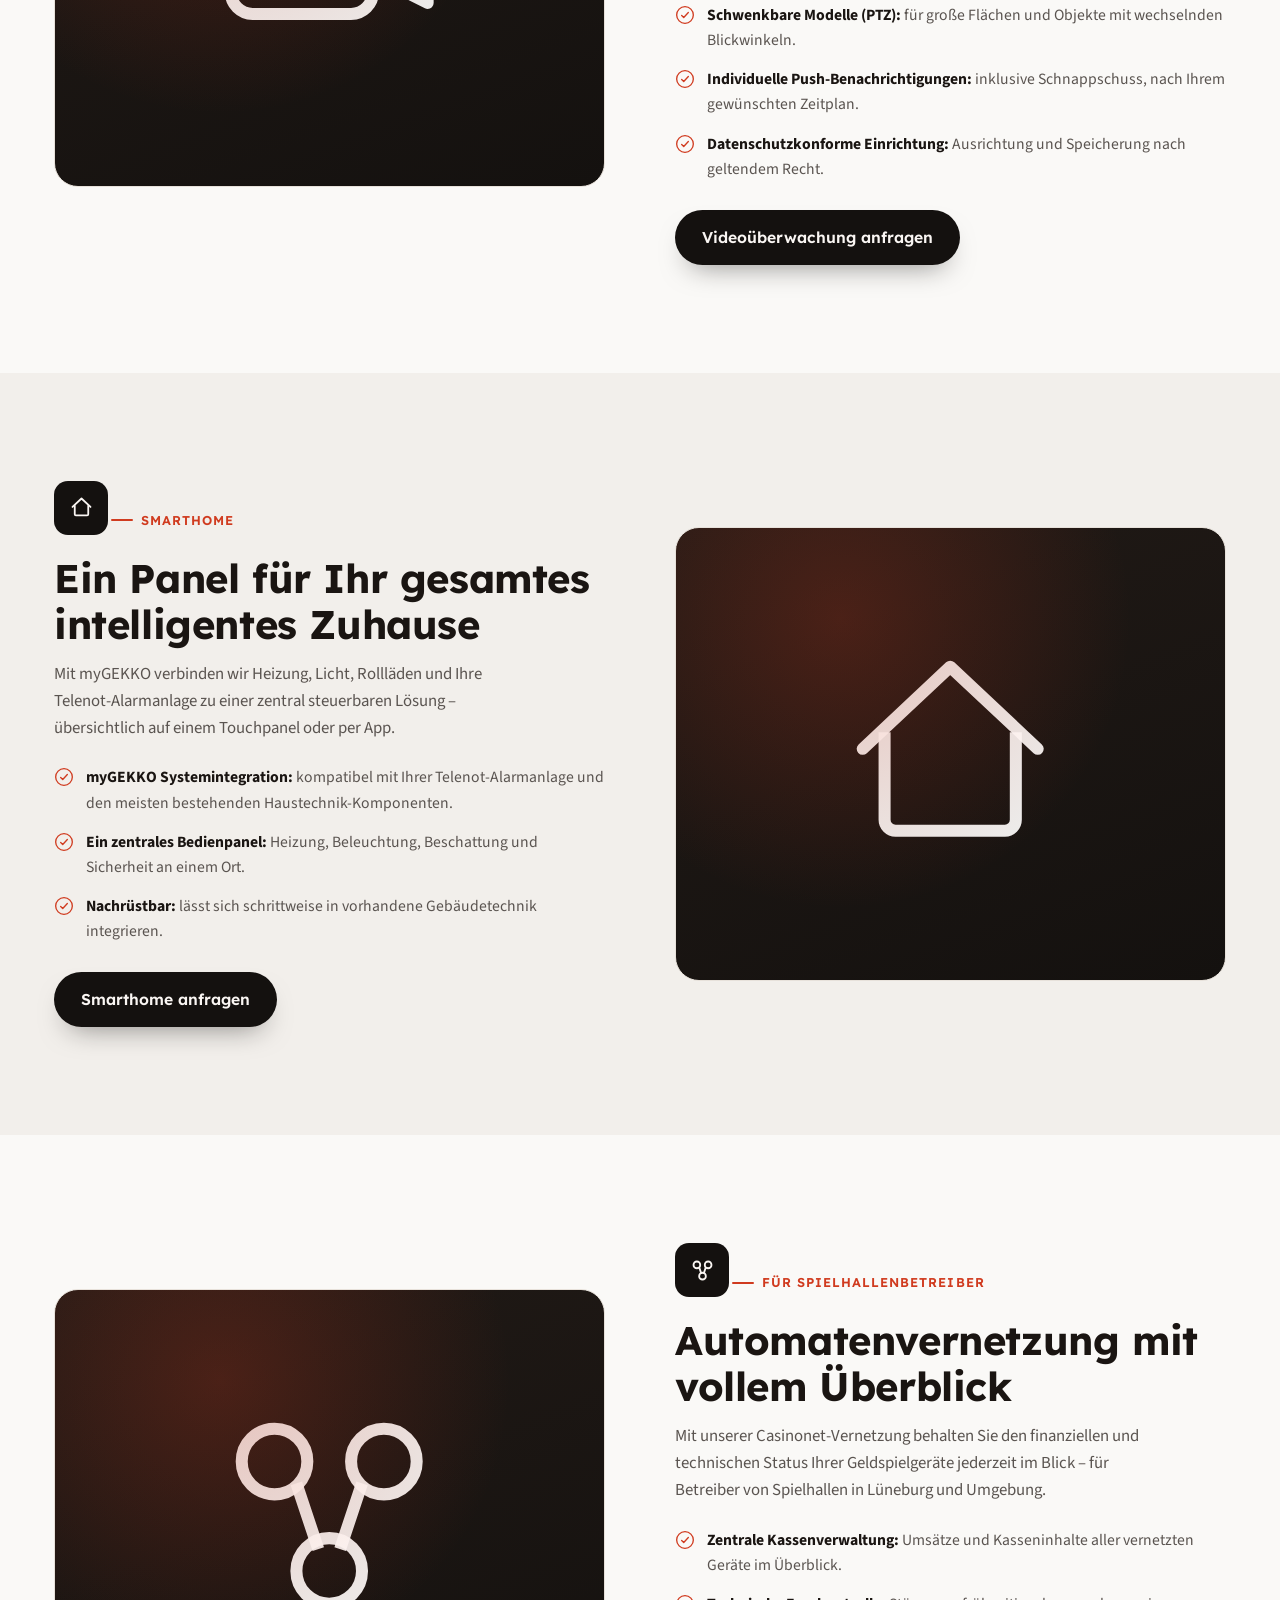
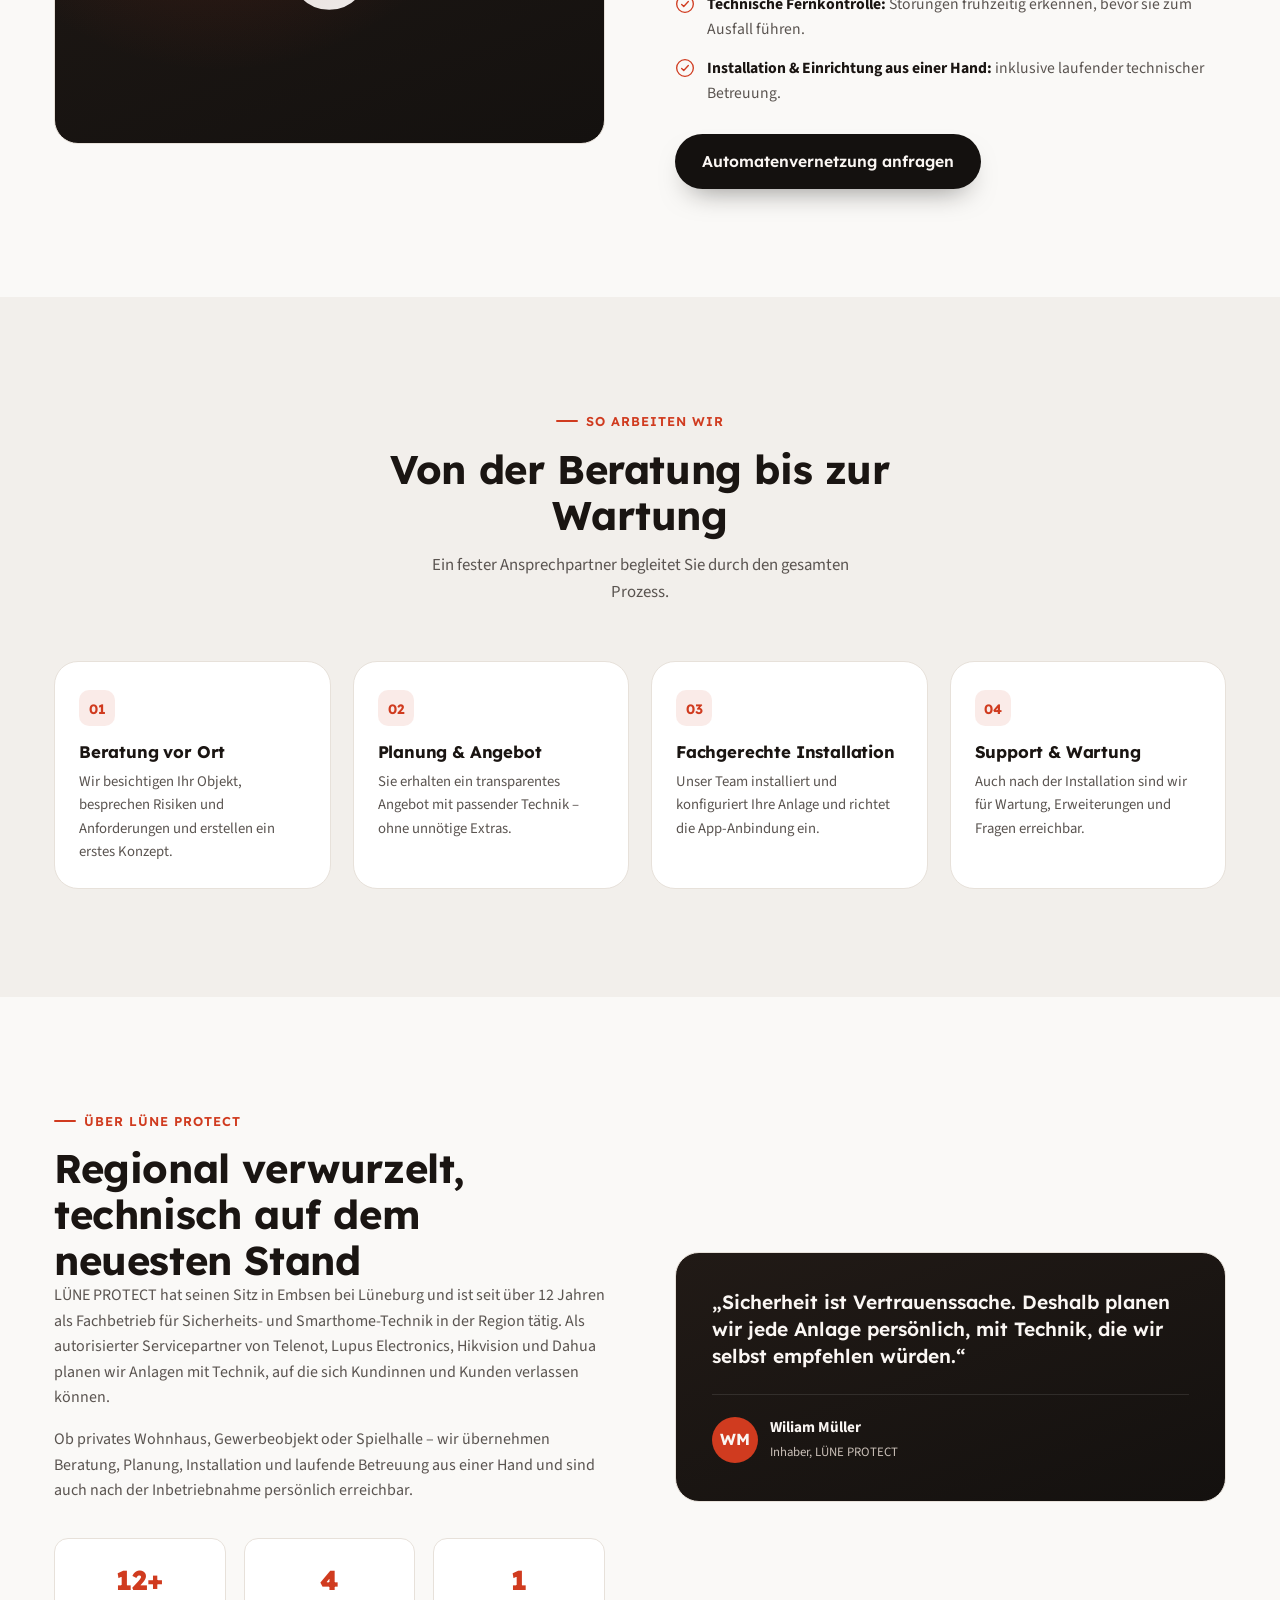
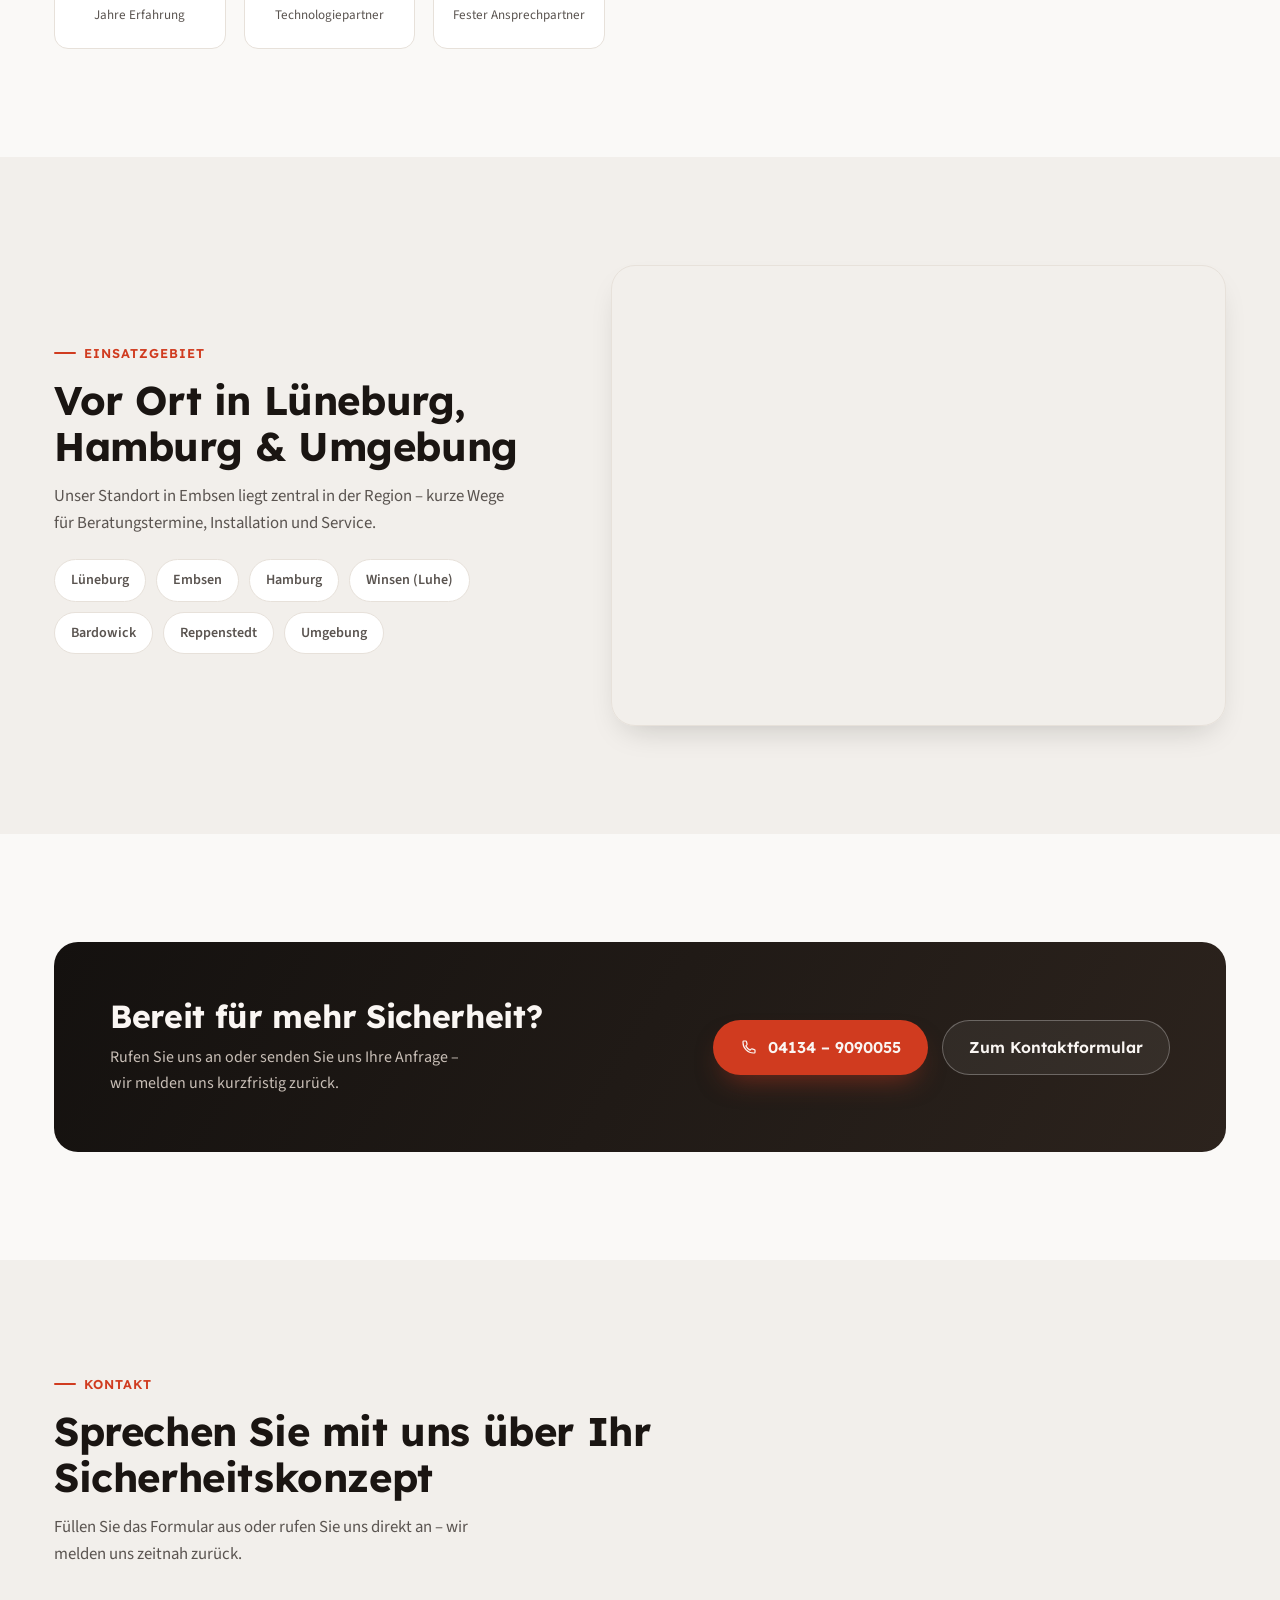
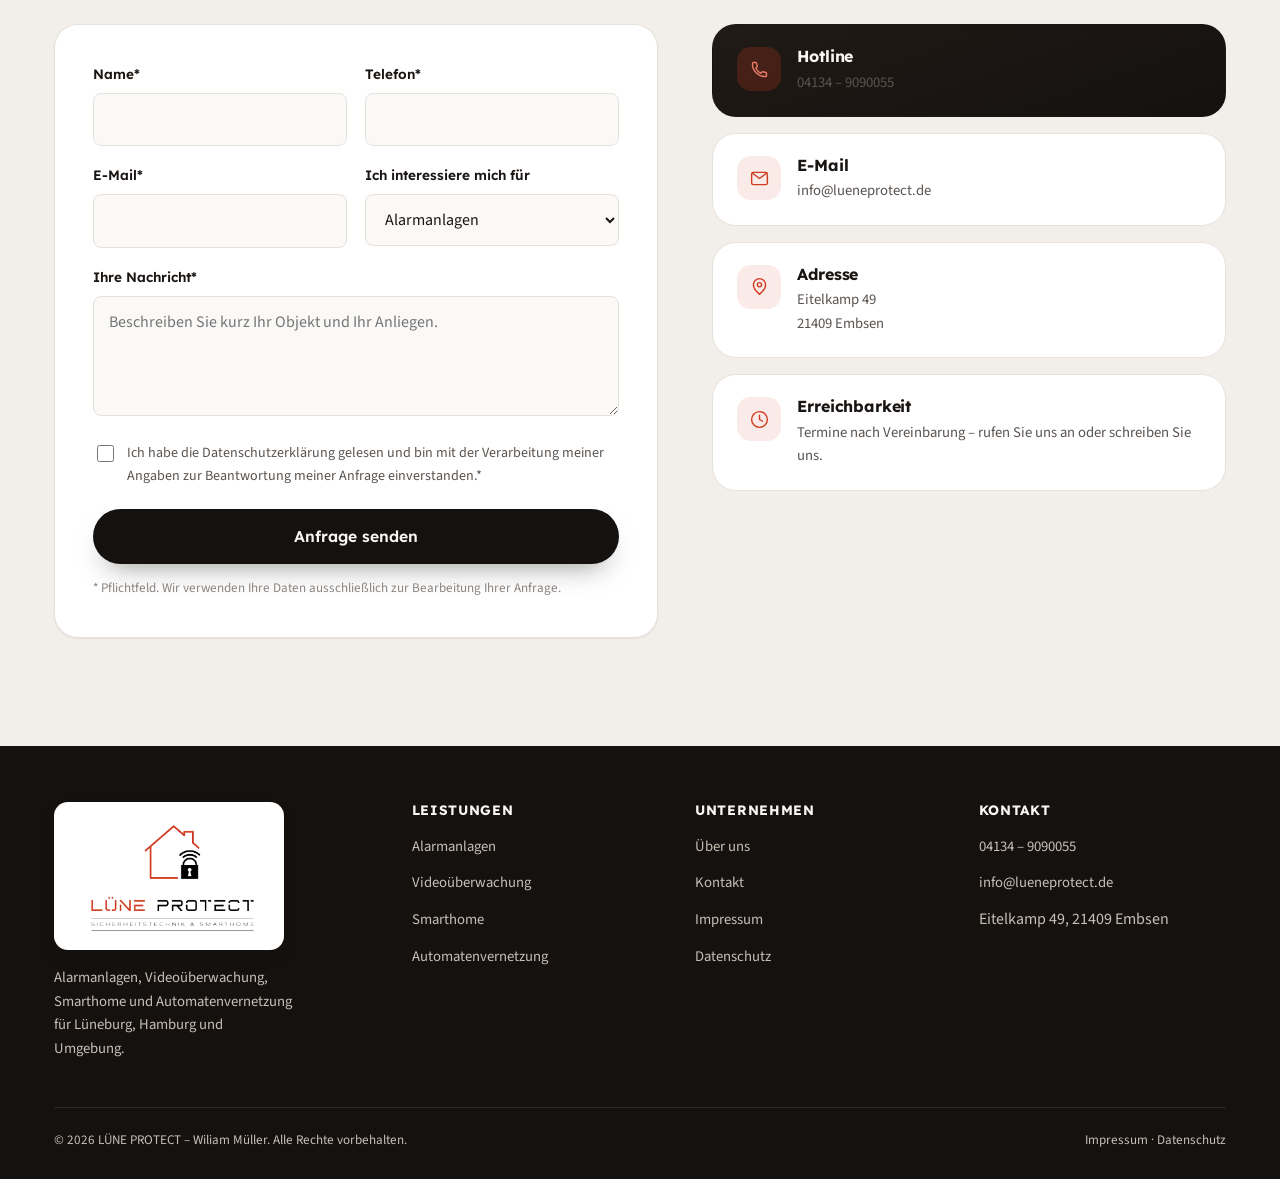
==== commit 9b825c4b: "Use real partner logos instead of text badges The user uploaded the actual partner/technology-brand " ====
--- a/index.html
+++ b/index.html
@@ -139,11 +139,11 @@
       <div class="container">
         <p class="partners__label">Autorisierter Fachpartner für</p>
         <div class="partners__row">
-          <span class="partner-badge"><svg viewBox="0 0 24 24" fill="none"><path d="M12 3l7 3v5c0 4.5-3 8-7 10-4-2-7-5.5-7-10V6l7-3z" stroke="currentColor" stroke-width="1.6" stroke-linejoin="round"/></svg>Telenot</span>
-          <span class="partner-badge"><svg viewBox="0 0 24 24" fill="none"><path d="M12 3l7 3v5c0 4.5-3 8-7 10-4-2-7-5.5-7-10V6l7-3z" stroke="currentColor" stroke-width="1.6" stroke-linejoin="round"/></svg>Lupus Electronics</span>
-          <span class="partner-badge"><svg viewBox="0 0 24 24" fill="none"><rect x="3" y="7" width="13" height="10" rx="2" stroke="currentColor" stroke-width="1.6"/><path d="M16 10.5l5-2.5v8l-5-2.5" stroke="currentColor" stroke-width="1.6" stroke-linejoin="round"/></svg>Hikvision</span>
-          <span class="partner-badge"><svg viewBox="0 0 24 24" fill="none"><rect x="3" y="7" width="13" height="10" rx="2" stroke="currentColor" stroke-width="1.6"/><path d="M16 10.5l5-2.5v8l-5-2.5" stroke="currentColor" stroke-width="1.6" stroke-linejoin="round"/></svg>Dahua</span>
-          <span class="partner-badge"><svg viewBox="0 0 24 24" fill="none"><path d="M4 11.5L12 4l8 7.5" stroke="currentColor" stroke-width="1.6" stroke-linecap="round" stroke-linejoin="round"/><path d="M6 10v8a1 1 0 0 0 1 1h10a1 1 0 0 0 1-1v-8" stroke="currentColor" stroke-width="1.6" stroke-linejoin="round"/></svg>myGEKKO</span>
+          <img class="partner-logo" src="assets/img/partners/telenot.png" alt="Telenot" width="549" height="184" loading="lazy" />
+          <img class="partner-logo" src="assets/img/partners/lupus.png" alt="Lupus Electronics" width="638" height="199" loading="lazy" />
+          <img class="partner-logo" src="assets/img/partners/hikvision.png" alt="Hikvision" width="729" height="129" loading="lazy" />
+          <img class="partner-logo" src="assets/img/partners/dahua.png" alt="Dahua" width="562" height="184" loading="lazy" />
+          <img class="partner-logo" src="assets/img/partners/mygekko.png" alt="myGEKKO" width="738" height="255" loading="lazy" />
         </div>
       </div>
     </section>
--- a/assets/css/style.css
+++ b/assets/css/style.css
@@ -732,27 +732,27 @@
   flex-wrap: wrap;
   align-items: center;
   justify-content: center;
-  gap: 14px;
-}
-
-.partner-badge {
-  display: inline-flex;
-  align-items: center;
-  gap: 9px;
-  padding: 10px 18px;
-  border-radius: var(--radius-pill);
-  border: 1px solid var(--color-border);
-  background: var(--color-bg);
-  font-family: var(--font-heading);
-  font-weight: 600;
-  font-size: 0.92rem;
-  color: var(--color-ink-soft);
-}
-
-.partner-badge svg {
-  width: 16px;
-  height: 16px;
-  color: var(--color-red);
+  gap: clamp(28px, 5vw, 52px);
+}
+
+/* Real partner logos, kept in their own brand colors (that's the norm for
+   an "authorized partner" strip, unlike a desaturated press-mentions row).
+   Height-matched with a width cap so no single wide logo (Hikvision,
+   myGEKKO) dominates the row; each sits in its natural aspect ratio. */
+.partner-logo {
+  height: 30px;
+  width: auto;
+  max-width: 130px;
+  object-fit: contain;
+  opacity: 0.85;
+  filter: grayscale(0.15);
+  transition: opacity var(--transition), filter var(--transition), transform var(--transition);
+}
+
+.partner-logo:hover {
+  opacity: 1;
+  filter: grayscale(0);
+  transform: translateY(-2px);
 }
 
 /* ---------- Services overview grid ---------- */
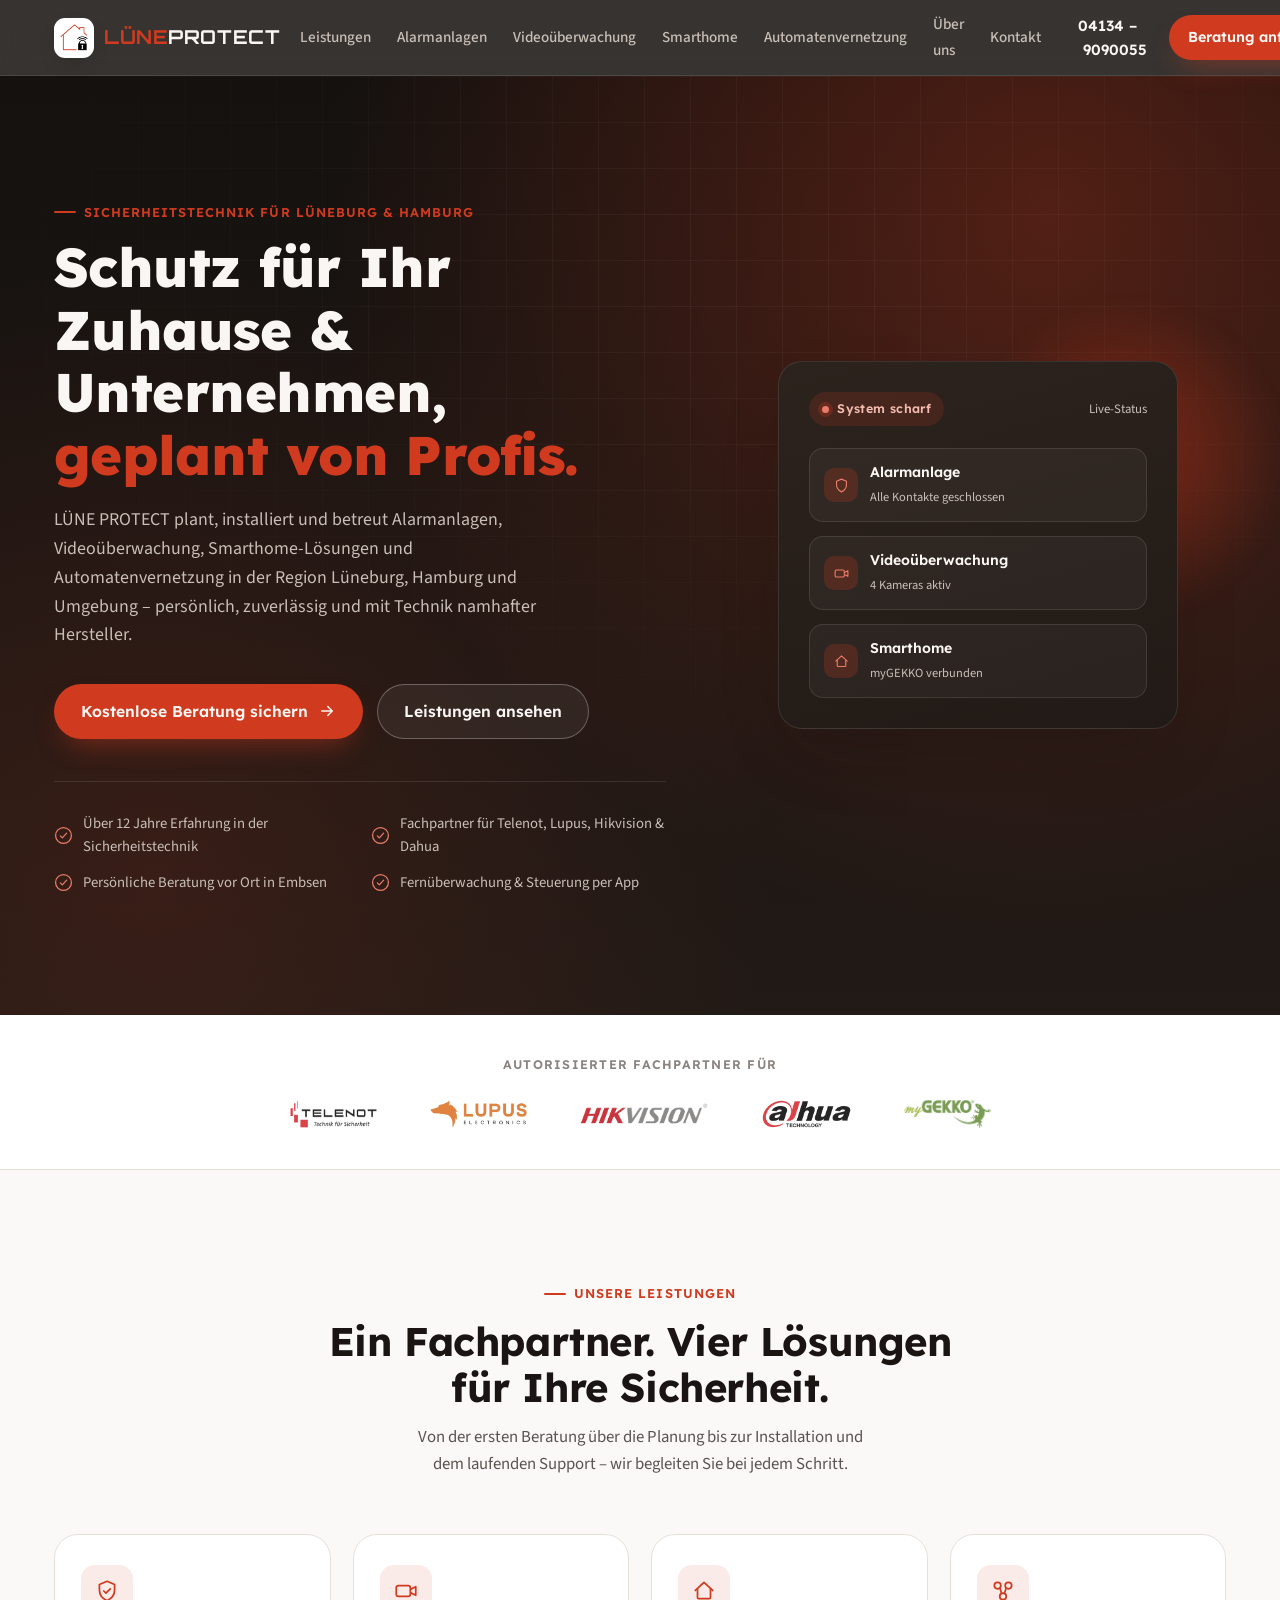
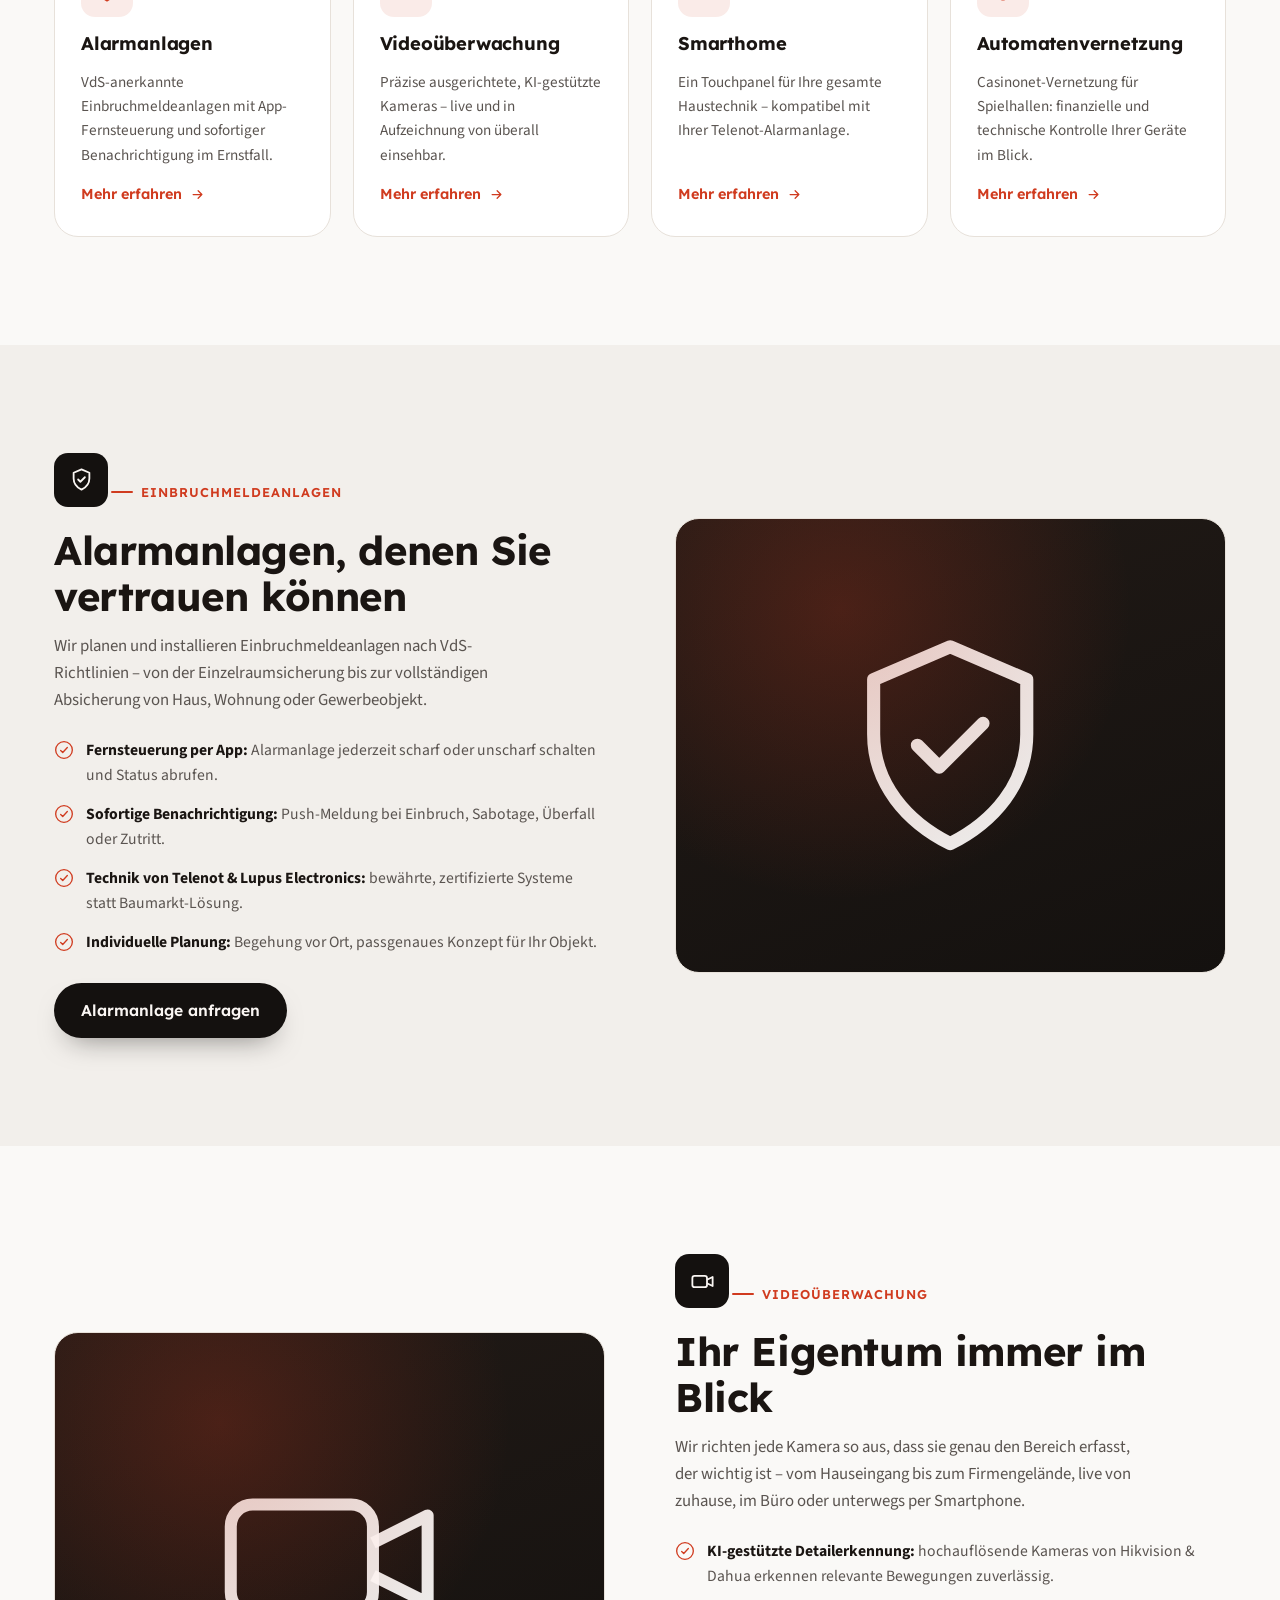
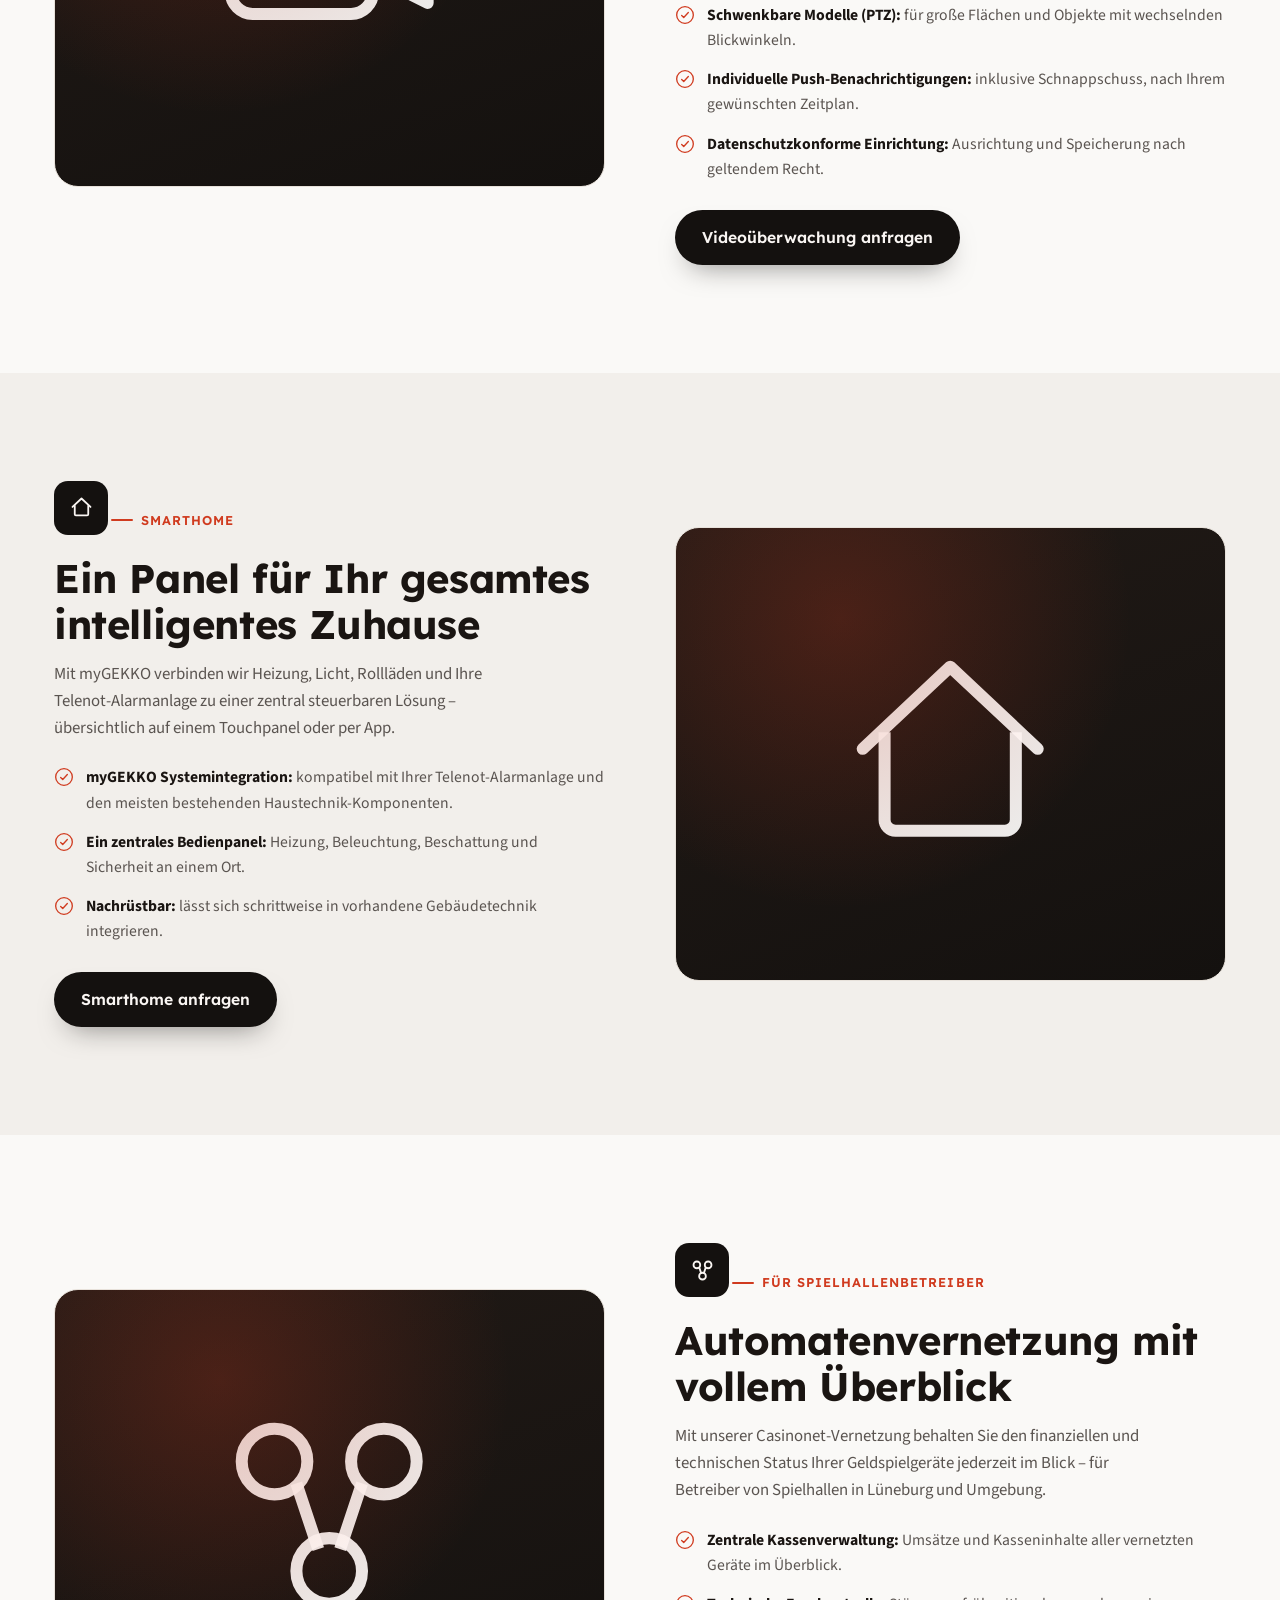
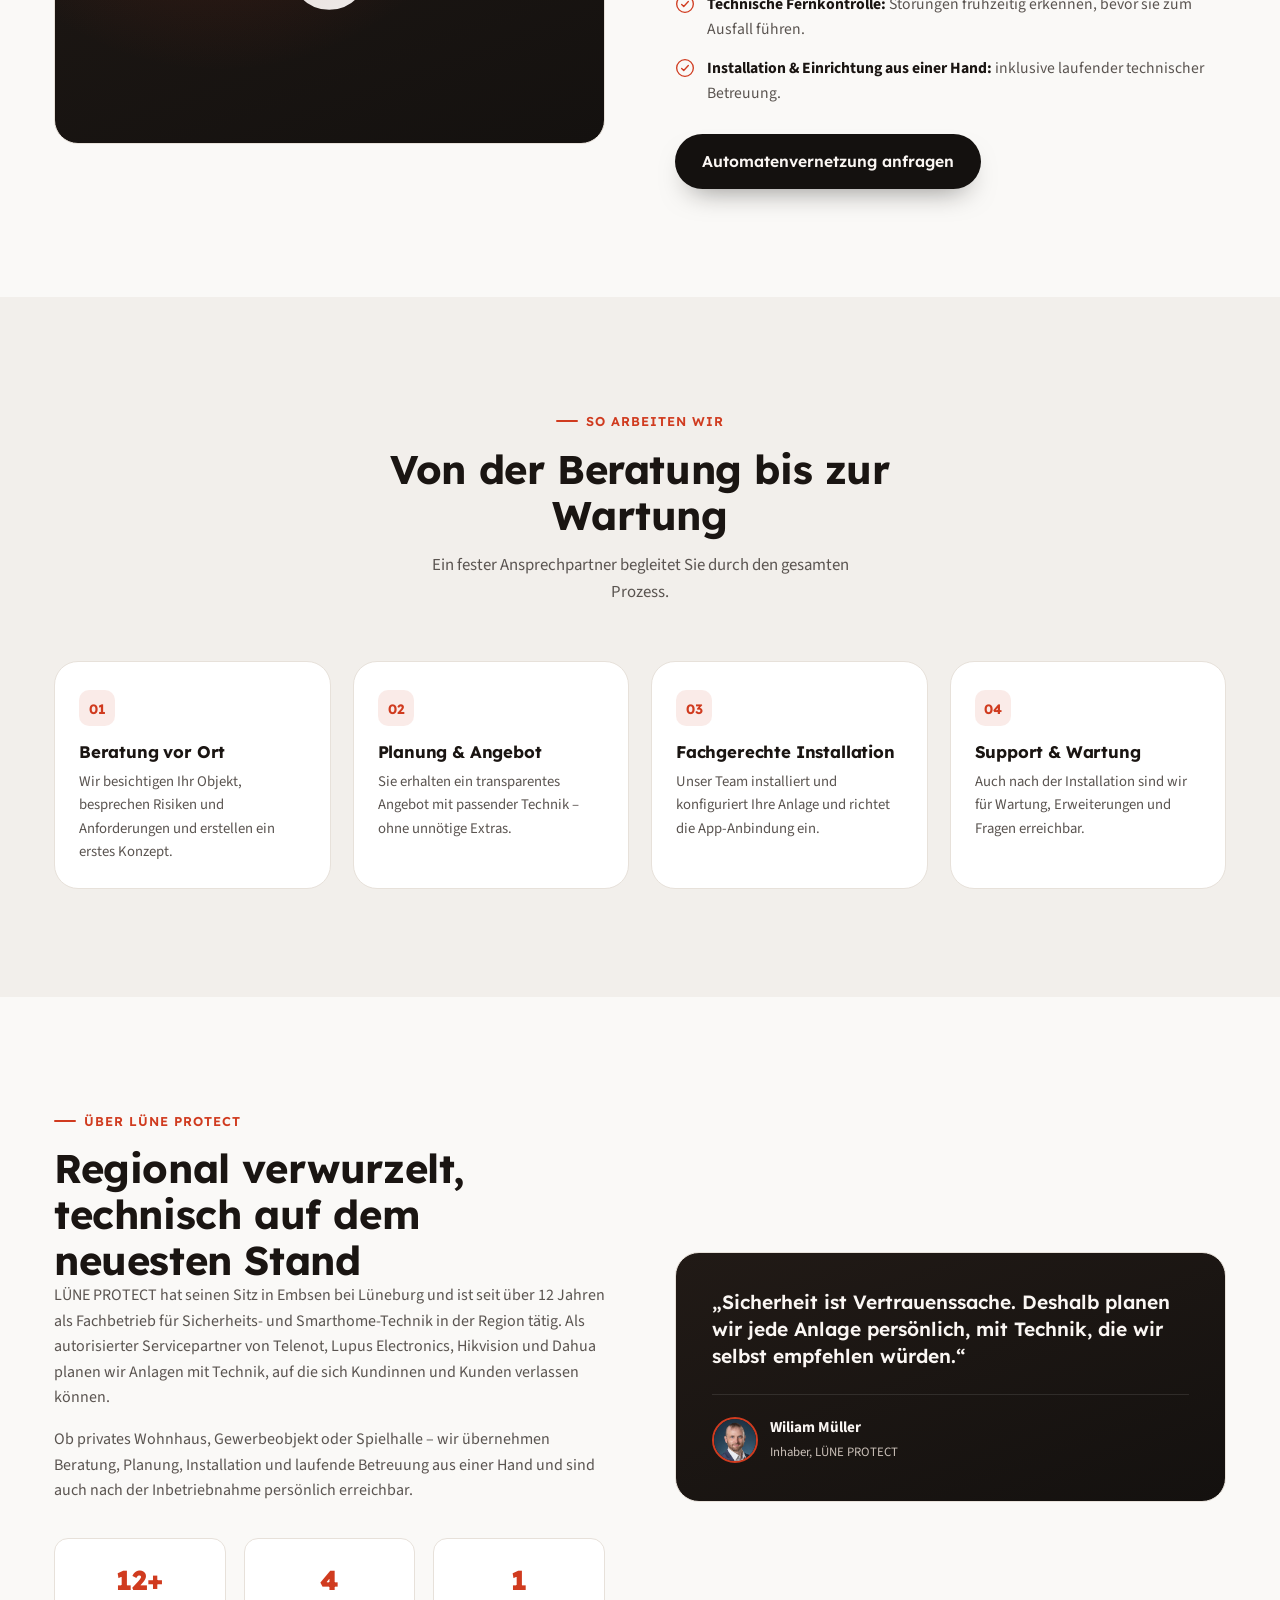
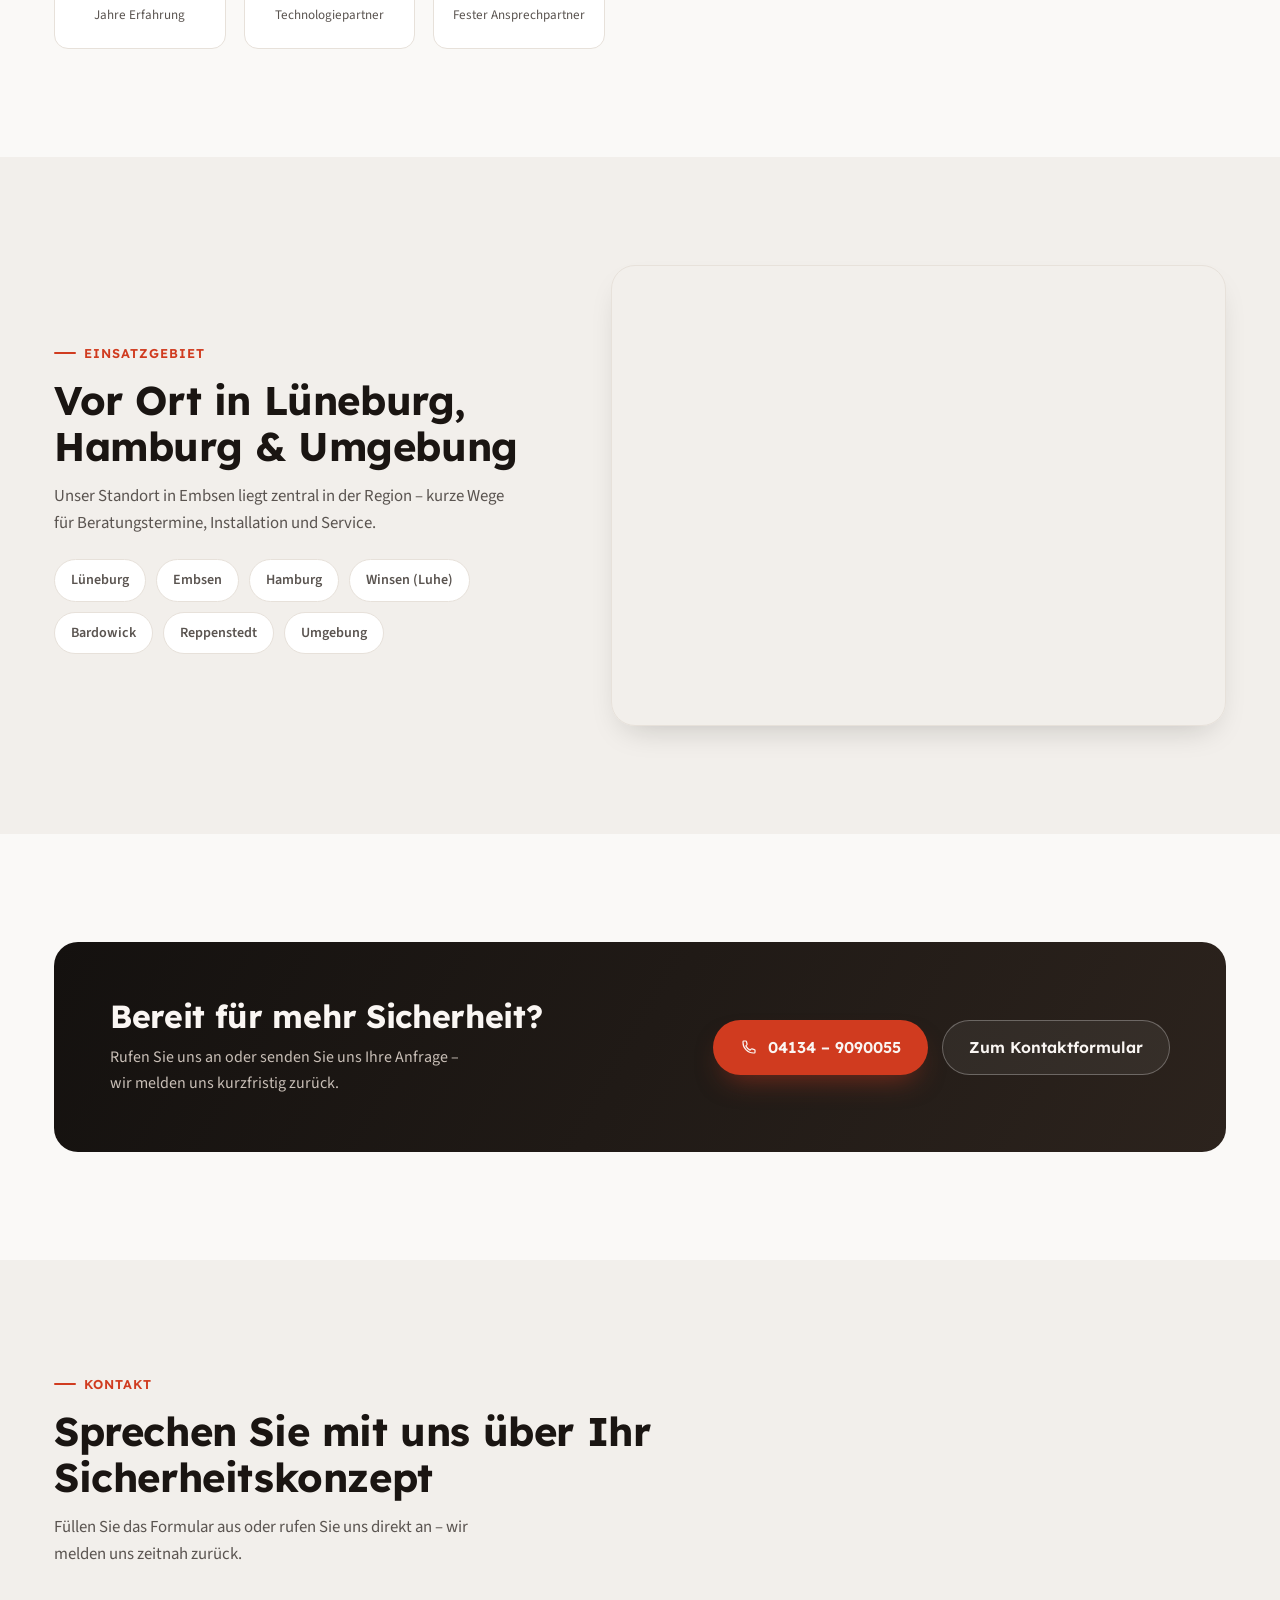
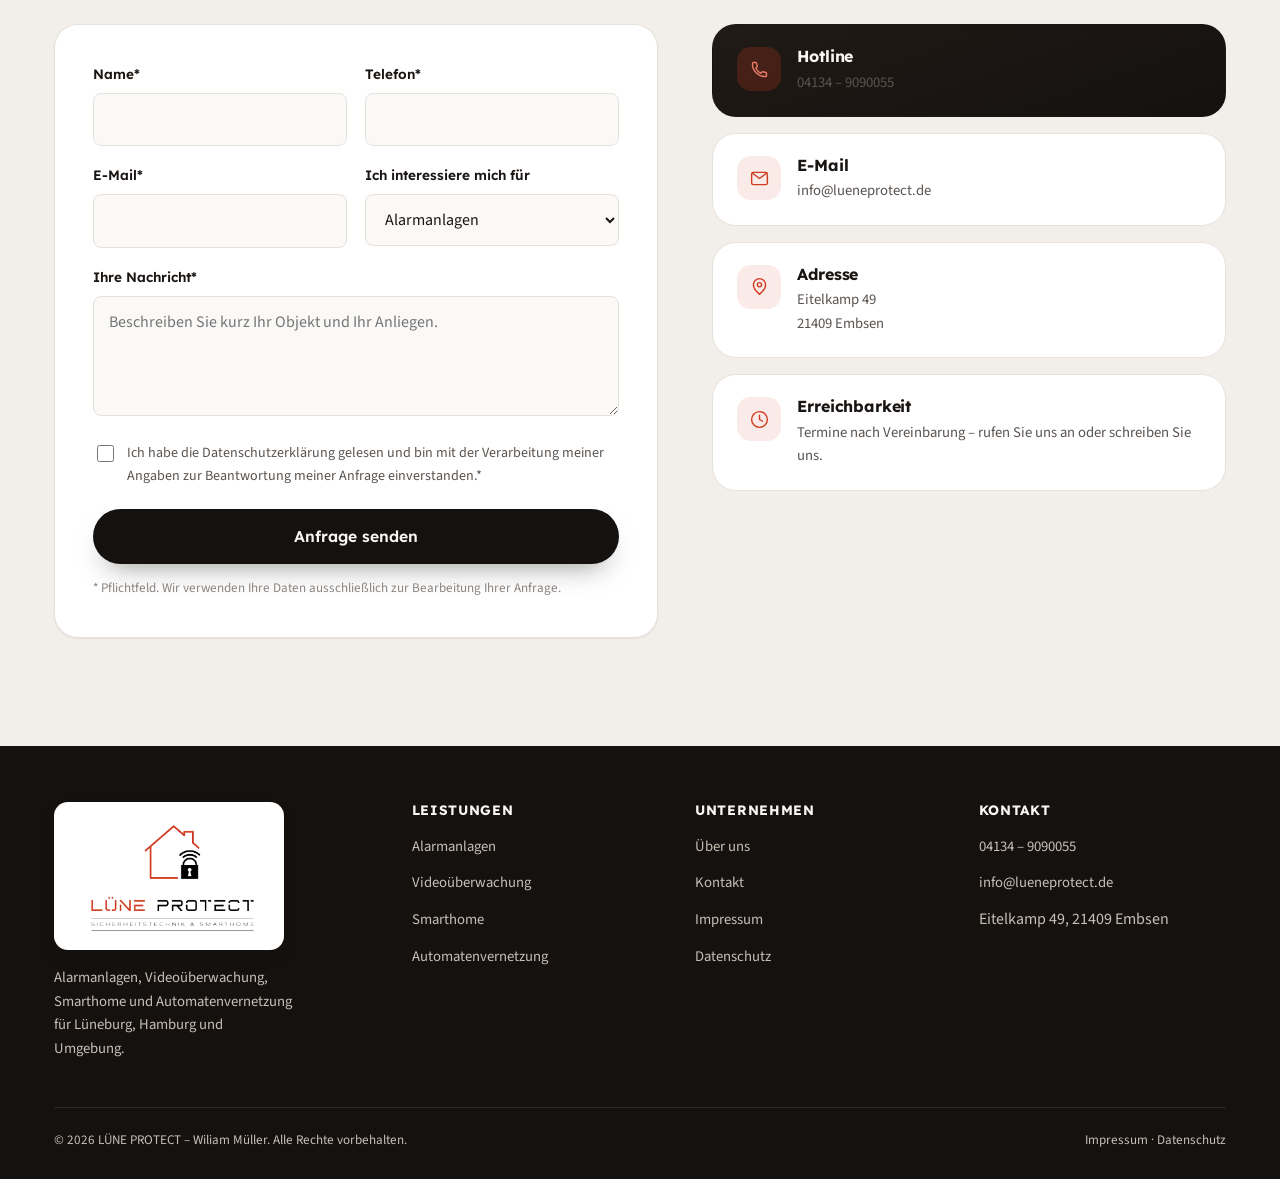
==== commit 69c5e8e8: "Use the real founder photo in the About section Replaces the "WM" initials placeholder avatar in the" ====
--- a/index.html
+++ b/index.html
@@ -435,7 +435,7 @@
               wir selbst empfehlen würden.“
             </p>
             <div class="about-figure__person">
-              <span class="about-figure__avatar" aria-hidden="true">WM</span>
+              <img class="about-figure__avatar" src="assets/img/team/wiliam-mueller.jpg" alt="Wiliam Müller" width="554" height="554" loading="lazy" />
               <div>
                 <strong>Wiliam Müller</strong>
                 <small>Inhaber, LÜNE PROTECT</small>
--- a/assets/css/style.css
+++ b/assets/css/style.css
@@ -507,6 +507,19 @@
 
 .nav-open .nav-toggle .icon-close {
   display: block;
+}
+
+/* Lock the background page while the mobile nav is open. `.nav-open` is
+   set on <html> — this page's actual scrolling element — not <body>;
+   overflow:hidden on body alone does not stop html from scrolling.
+   Without this, the page behind the fixed nav panel stays scrollable,
+   which on phones (iOS Safari especially) can make a "fixed" panel
+   appear to jump or vanish mid-scroll as the address bar shows/hides and
+   the viewport resizes. Locking both html and body is belt-and-suspenders
+   across browser quirks. */
+html.nav-open,
+html.nav-open body {
+  overflow: hidden;
 }
 
 /* ---------- Hero ---------- */
@@ -1036,15 +1049,10 @@
 .about-figure__avatar {
   width: 46px;
   height: 46px;
+  flex-shrink: 0;
   border-radius: 50%;
-  background: var(--color-red);
-  display: flex;
-  align-items: center;
-  justify-content: center;
-  font-family: var(--font-heading);
-  font-weight: 700;
-  /* white, not dark ink — see the .btn--accent note on text contrast against this red */
-  color: var(--color-on-dark);
+  object-fit: cover;
+  border: 2px solid var(--color-red);
 }
 
 .about-figure__person strong {
@@ -1499,7 +1507,8 @@
 
   .about-grid,
   .area-grid,
-  .contact-grid {
+  .contact-grid,
+  .service-detail__grid {
     grid-template-columns: 1fr;
   }
 
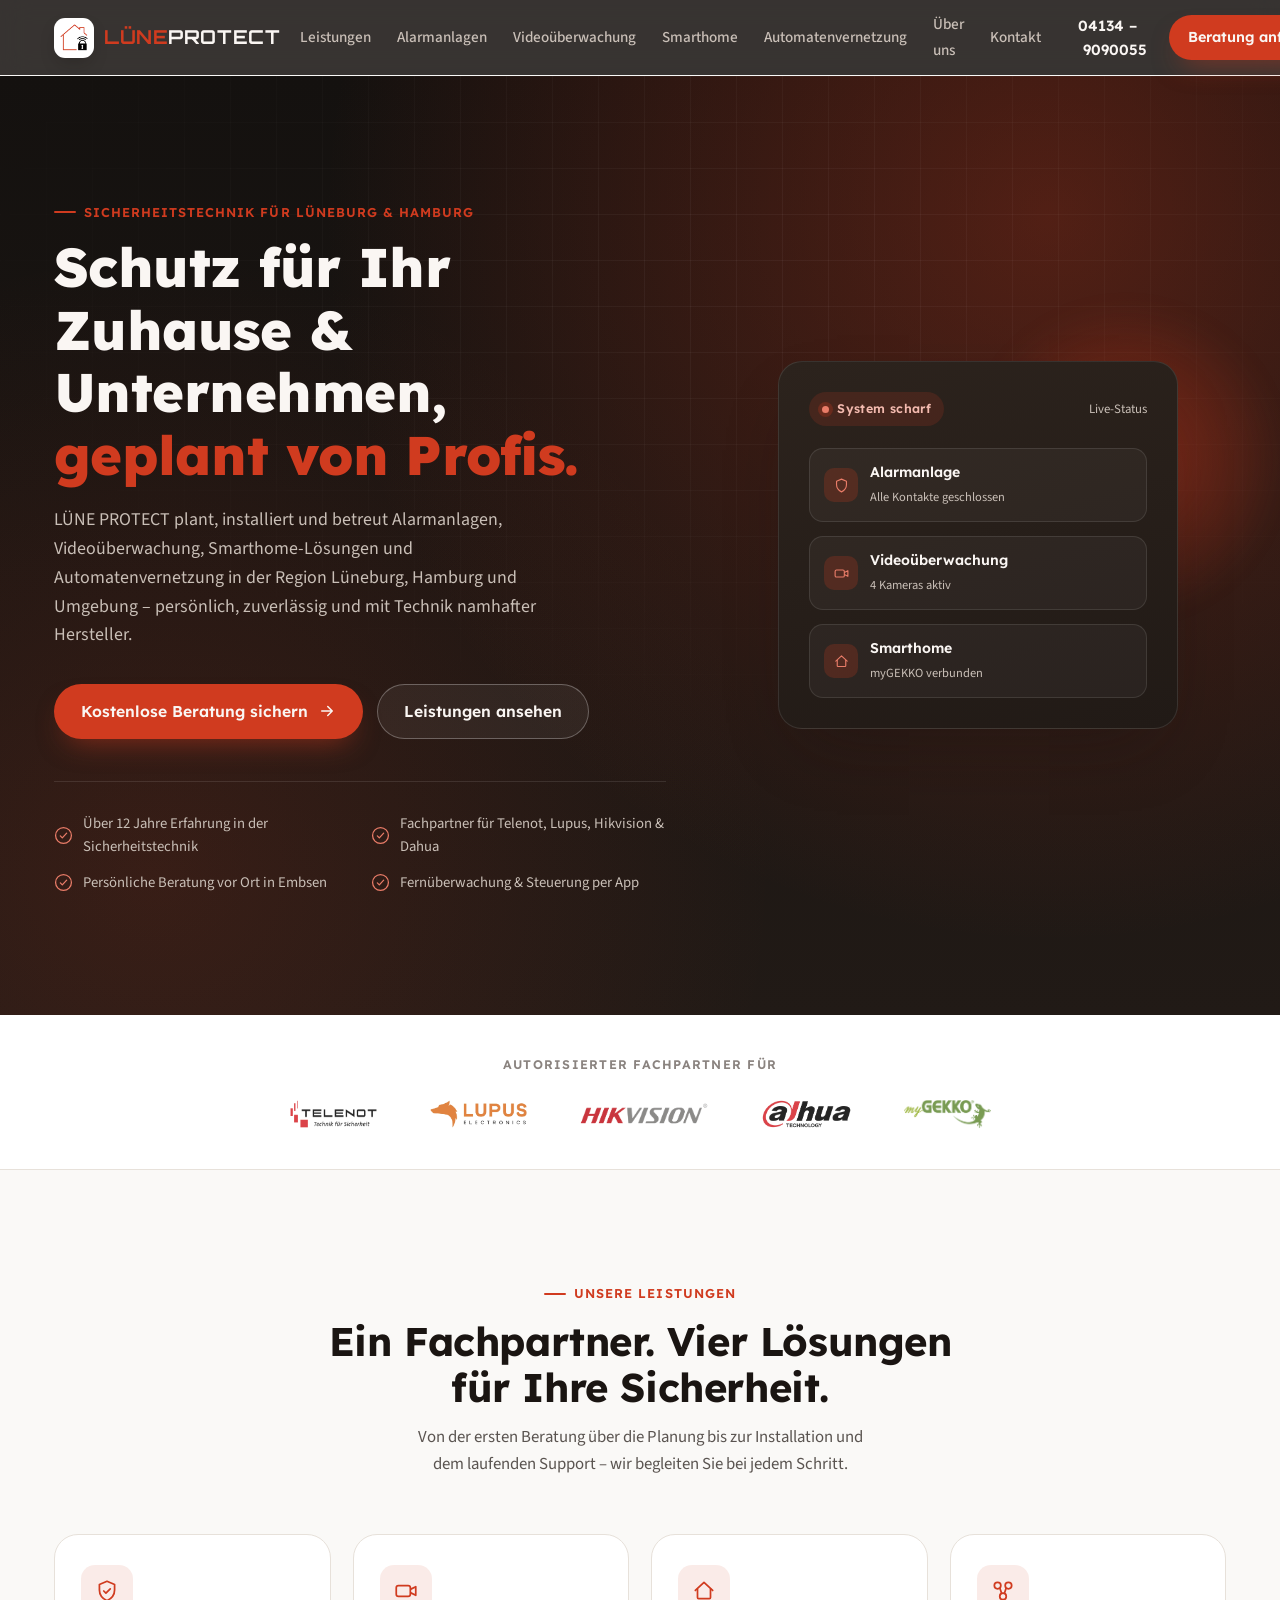
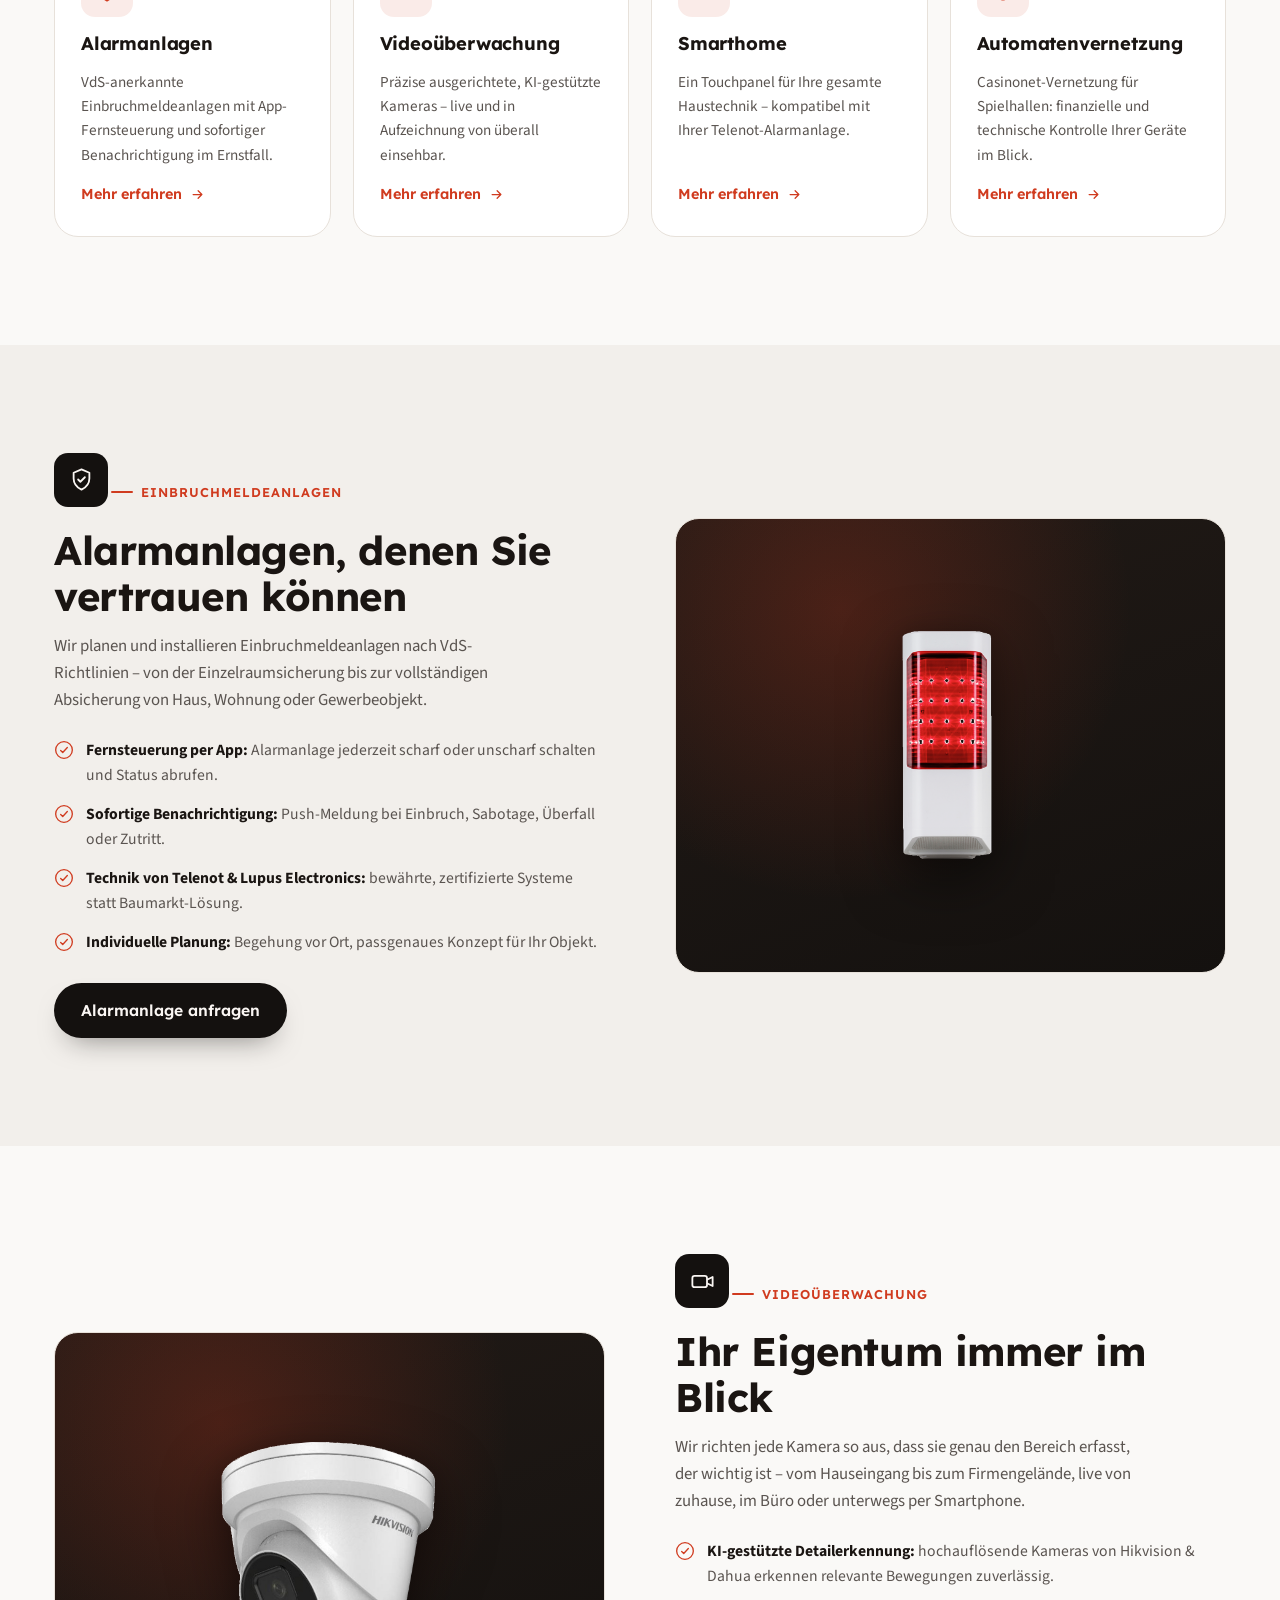
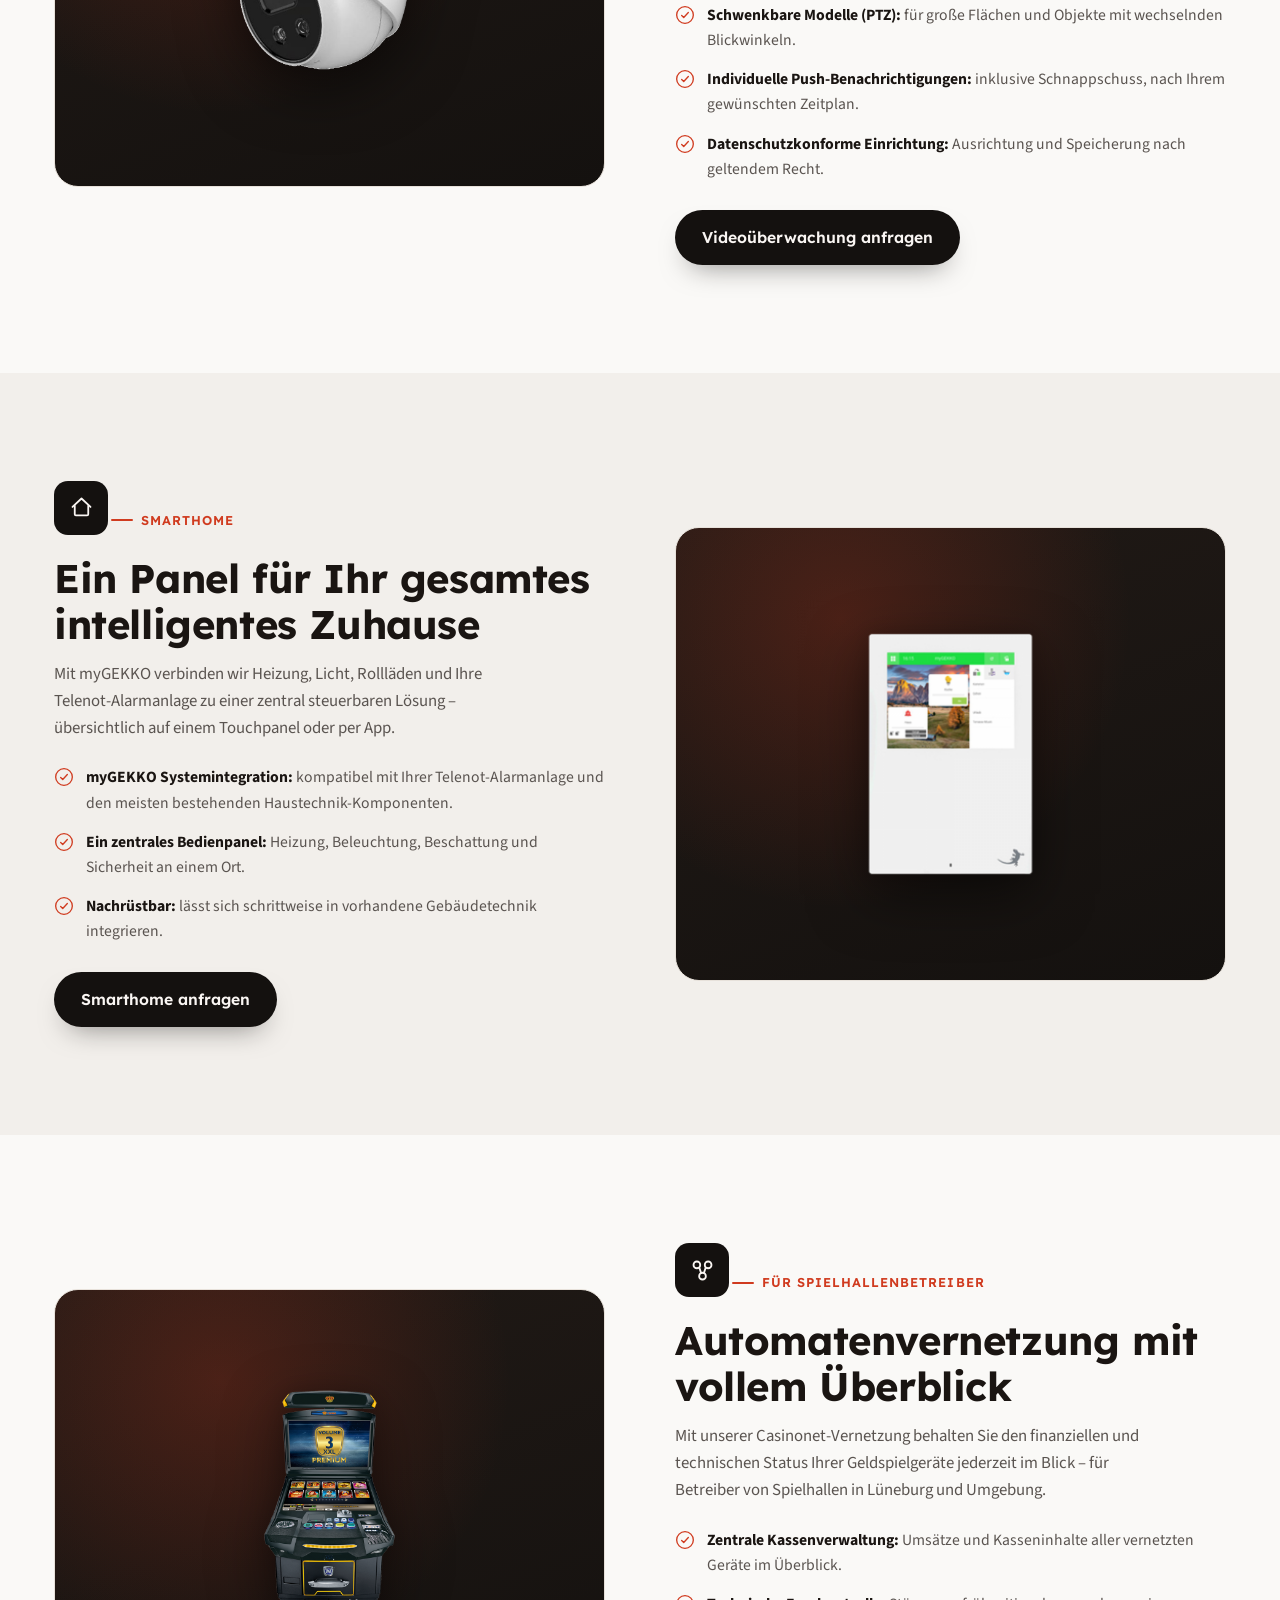
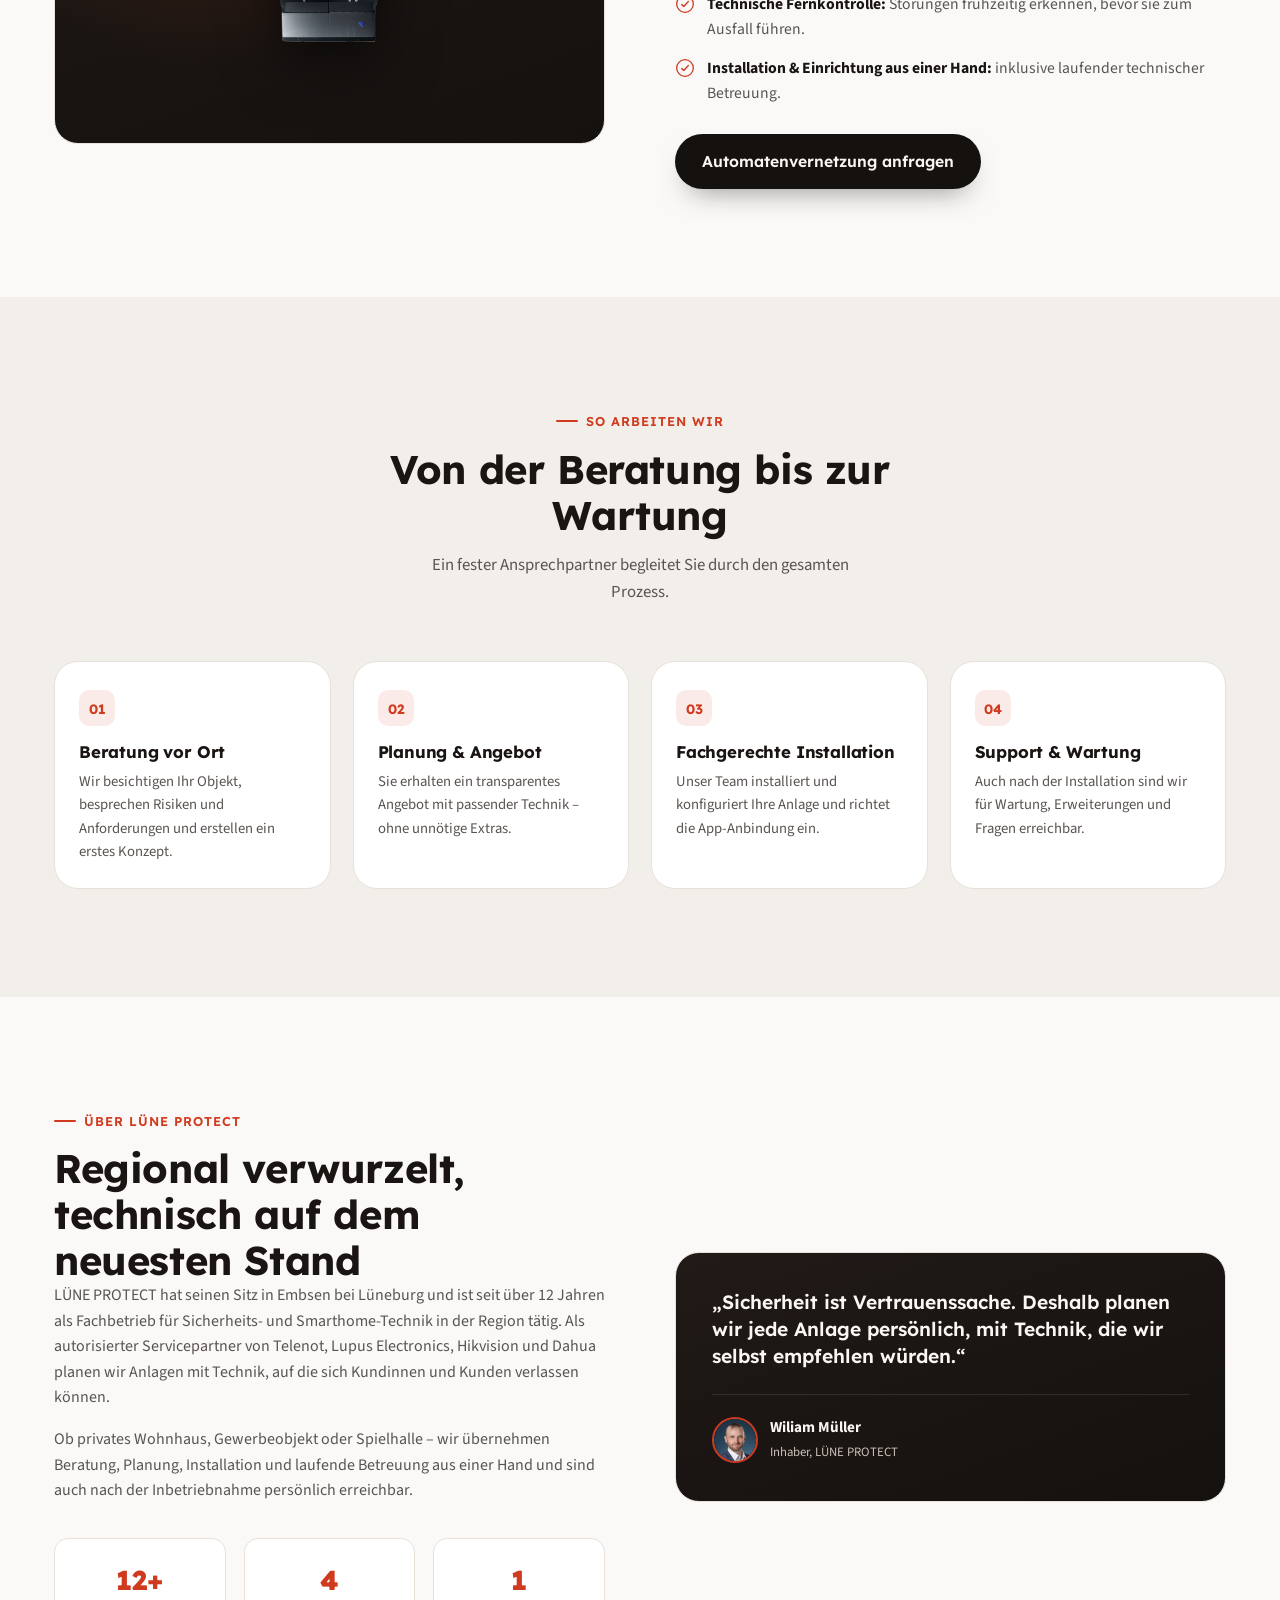
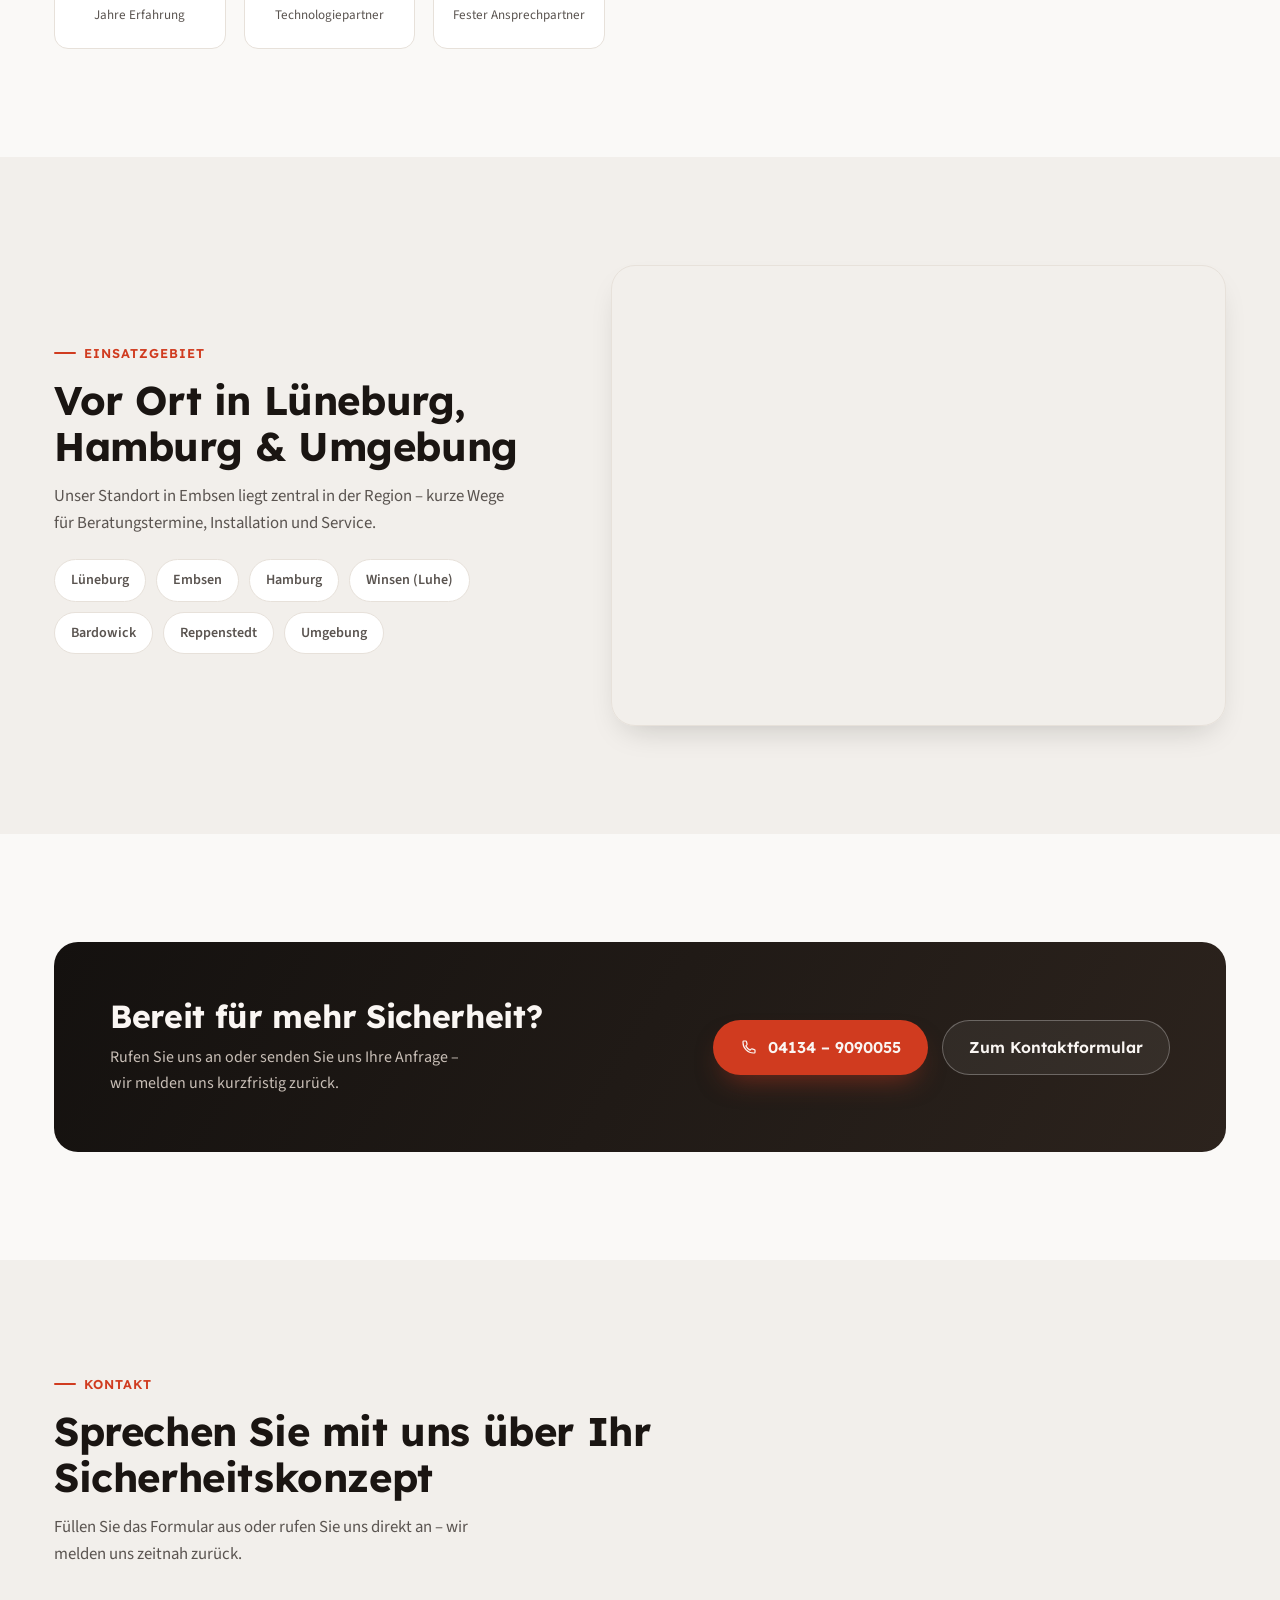
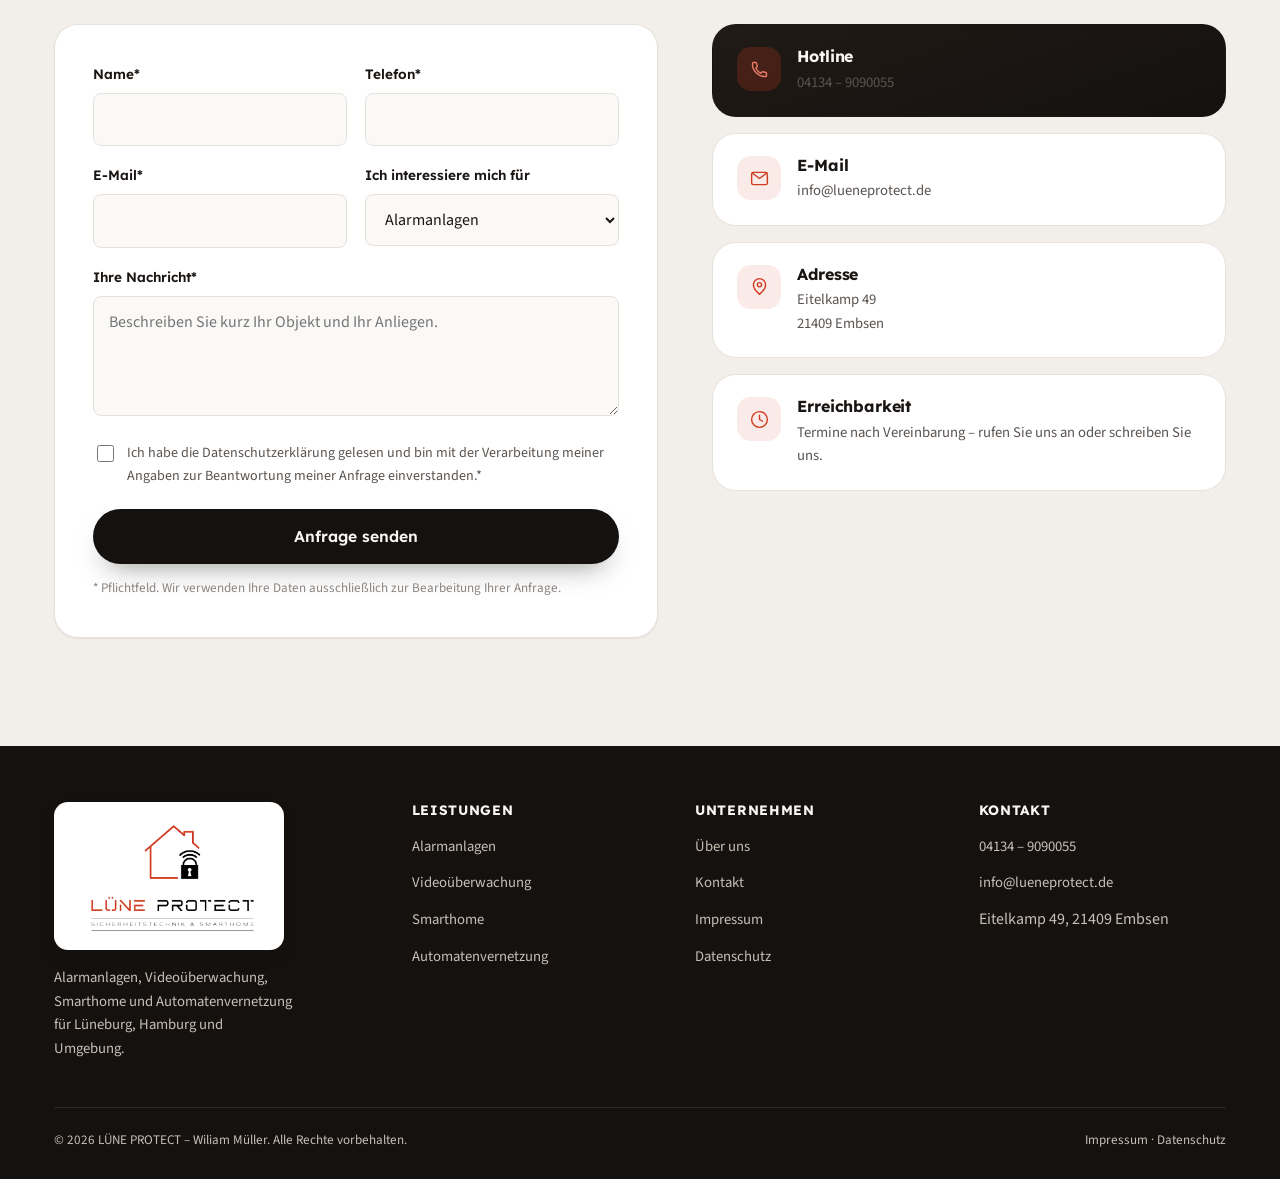
==== commit 5d0c183b: "Use real product photos in the four service-detail sections The user uploaded real product photos to" ====
--- a/index.html
+++ b/index.html
@@ -237,7 +237,7 @@
             </div>
           </div>
           <div class="service-detail__figure" data-reveal aria-hidden="true">
-            <svg viewBox="0 0 24 24" fill="none"><path d="M12 3l7 3v5c0 4.5-3 8-7 10-4-2-7-5.5-7-10V6l7-3z" stroke="currentColor" stroke-width="1.2" stroke-linejoin="round"/><path d="M9 12l2 2 4-4" stroke="currentColor" stroke-width="1.2" stroke-linecap="round" stroke-linejoin="round"/></svg>
+            <img src="assets/img/services/alarmanlagen.jpg" alt="" width="500" height="500" loading="lazy" />
           </div>
         </div>
       </div>
@@ -280,7 +280,7 @@
             </div>
           </div>
           <div class="service-detail__figure" data-reveal aria-hidden="true">
-            <svg viewBox="0 0 24 24" fill="none"><rect x="3" y="7" width="13" height="10" rx="2" stroke="currentColor" stroke-width="1.1"/><path d="M16 10.5l5-2.5v8l-5-2.5" stroke="currentColor" stroke-width="1.1" stroke-linejoin="round"/></svg>
+            <img src="assets/img/services/videoueberwachung.jpg" alt="" width="1000" height="1000" loading="lazy" />
           </div>
         </div>
       </div>
@@ -319,7 +319,7 @@
             </div>
           </div>
           <div class="service-detail__figure" data-reveal aria-hidden="true">
-            <svg viewBox="0 0 24 24" fill="none"><path d="M4 11.5L12 4l8 7.5" stroke="currentColor" stroke-width="1.1" stroke-linecap="round" stroke-linejoin="round"/><path d="M6 10v8a1 1 0 0 0 1 1h10a1 1 0 0 0 1-1v-8" stroke="currentColor" stroke-width="1.1" stroke-linejoin="round"/></svg>
+            <img src="assets/img/services/smarthome.png" alt="" width="300" height="300" loading="lazy" />
           </div>
         </div>
       </div>
@@ -358,7 +358,7 @@
             </div>
           </div>
           <div class="service-detail__figure" data-reveal aria-hidden="true">
-            <svg viewBox="0 0 24 24" fill="none"><circle cx="7" cy="7" r="3" stroke="currentColor" stroke-width="1.1"/><circle cx="17" cy="7" r="3" stroke="currentColor" stroke-width="1.1"/><circle cx="12" cy="17" r="3" stroke="currentColor" stroke-width="1.1"/><path d="M9 9l2 6M15 9l-2 6" stroke="currentColor" stroke-width="1.1"/></svg>
+            <img src="assets/img/services/automatenvernetzung.png" alt="" width="1000" height="1000" loading="lazy" />
           </div>
         </div>
       </div>
--- a/assets/css/style.css
+++ b/assets/css/style.css
@@ -367,11 +367,25 @@
   height: var(--header-h);
   display: flex;
   align-items: center;
+  border-bottom: 1px solid var(--color-dark-border);
+  transition: box-shadow var(--transition);
+}
+
+/* The frosted-glass fill lives on ::before, not on .site-header itself.
+   backdrop-filter on an element turns it into the containing block for
+   any position:fixed descendant — it was doing that here, so the mobile
+   nav panel (fixed, nested inside the header) sized and positioned
+   itself against this 76px header box instead of the real viewport,
+   making it render squashed into the header area instead of covering
+   the screen. A ::before has no descendants, so it can't do that. */
+.site-header::before {
+  content: '';
+  position: absolute;
+  inset: 0;
+  z-index: -1;
   background: rgba(20, 17, 15, 0.85);
   backdrop-filter: blur(14px);
   -webkit-backdrop-filter: blur(14px);
-  border-bottom: 1px solid var(--color-dark-border);
-  transition: background var(--transition), box-shadow var(--transition);
 }
 
 .site-header.is-scrolled {
@@ -923,6 +937,15 @@
   color: rgba(255, 255, 255, 0.92);
 }
 
+.service-detail__figure img {
+  position: relative; /* stacks above the ::after glow instead of under its tint */
+  z-index: 1;
+  width: 68%;
+  height: 68%;
+  object-fit: contain;
+  filter: drop-shadow(0 20px 28px rgba(0, 0, 0, 0.5));
+}
+
 .service-detail__figure::after {
   content: '';
   position: absolute;
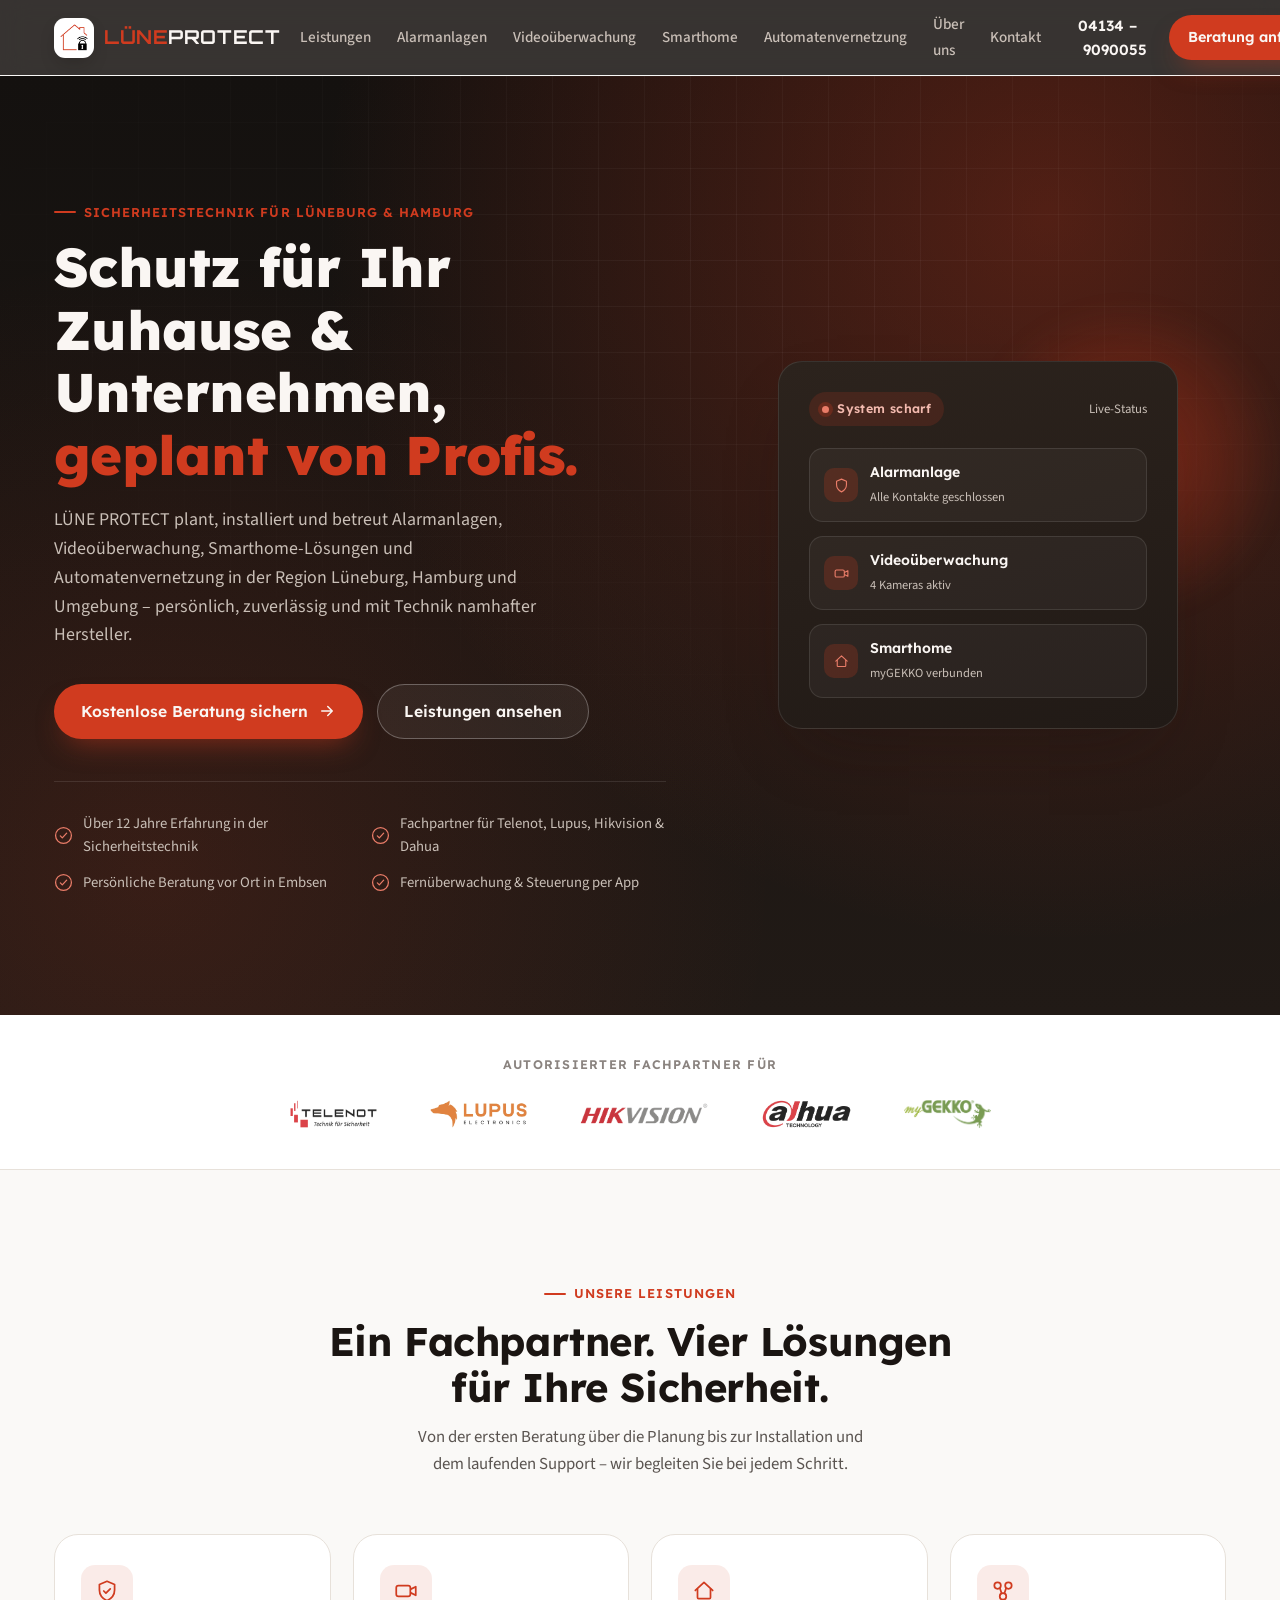
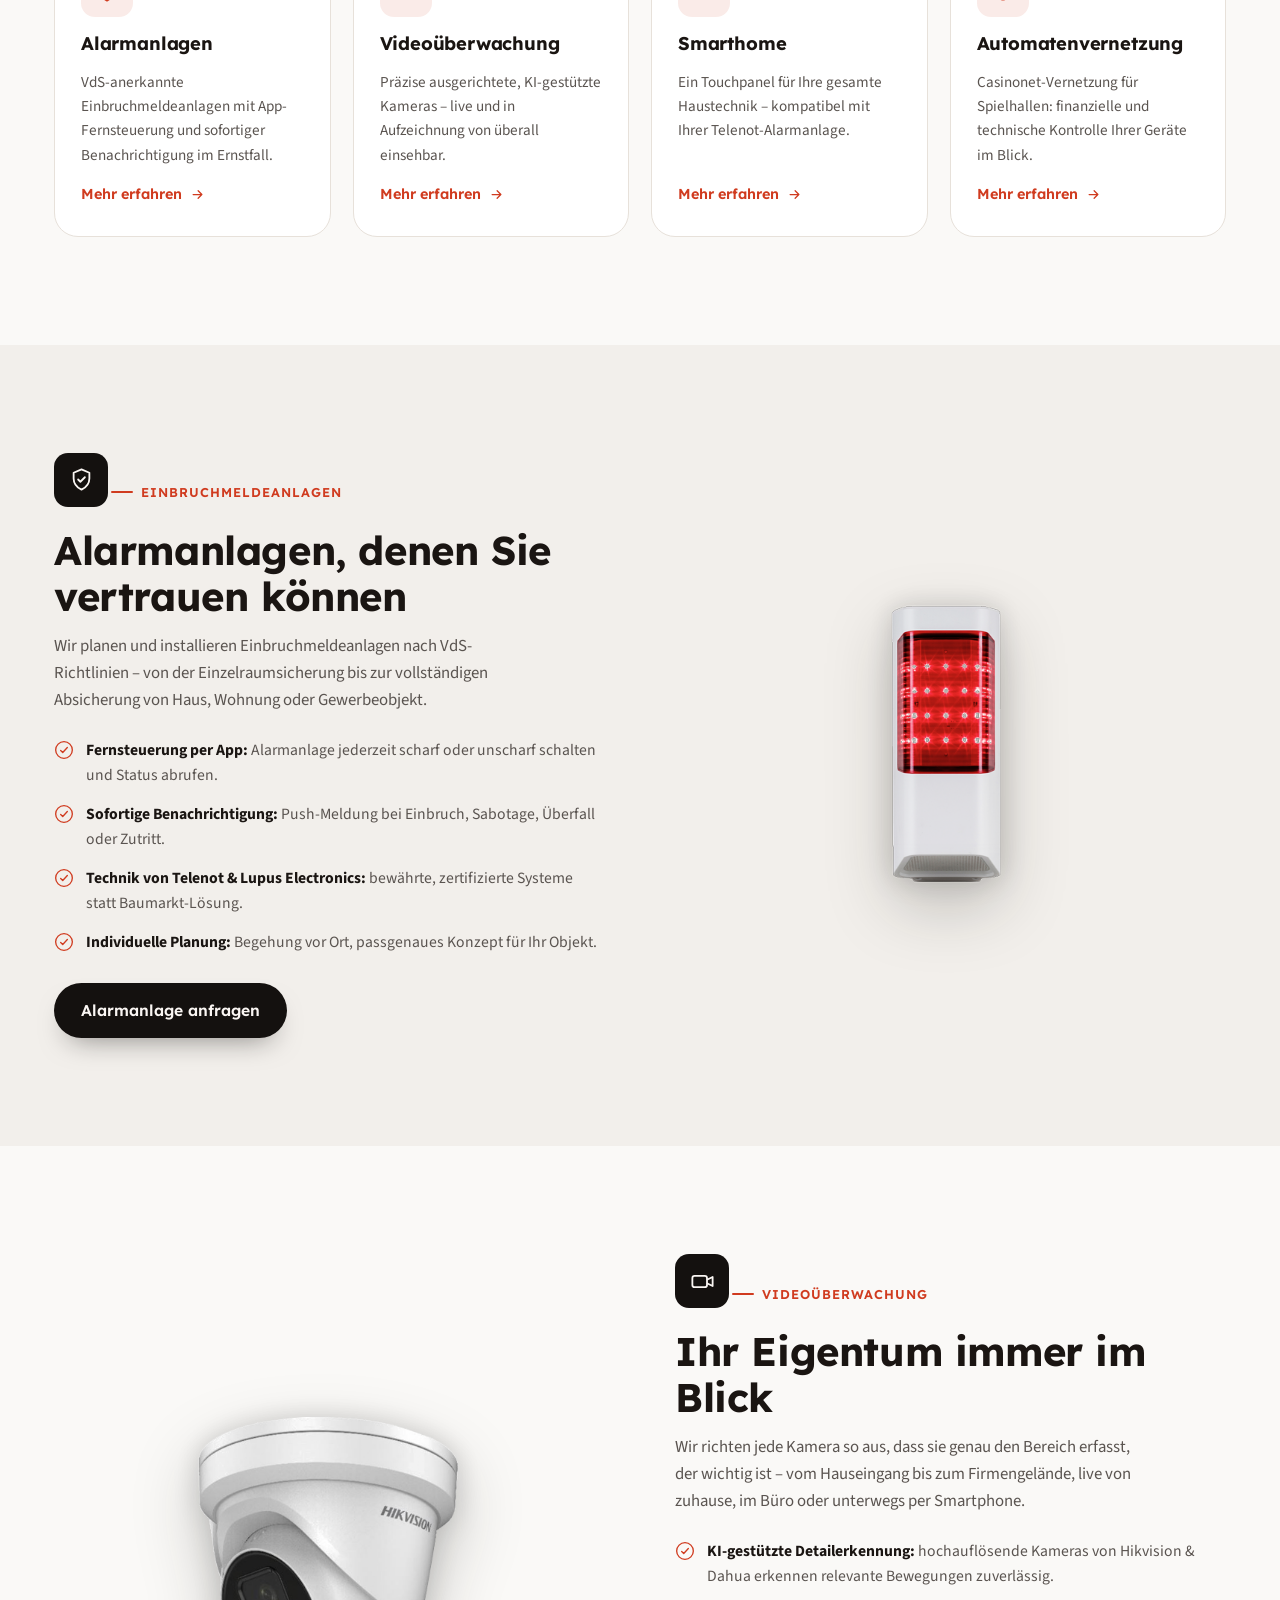
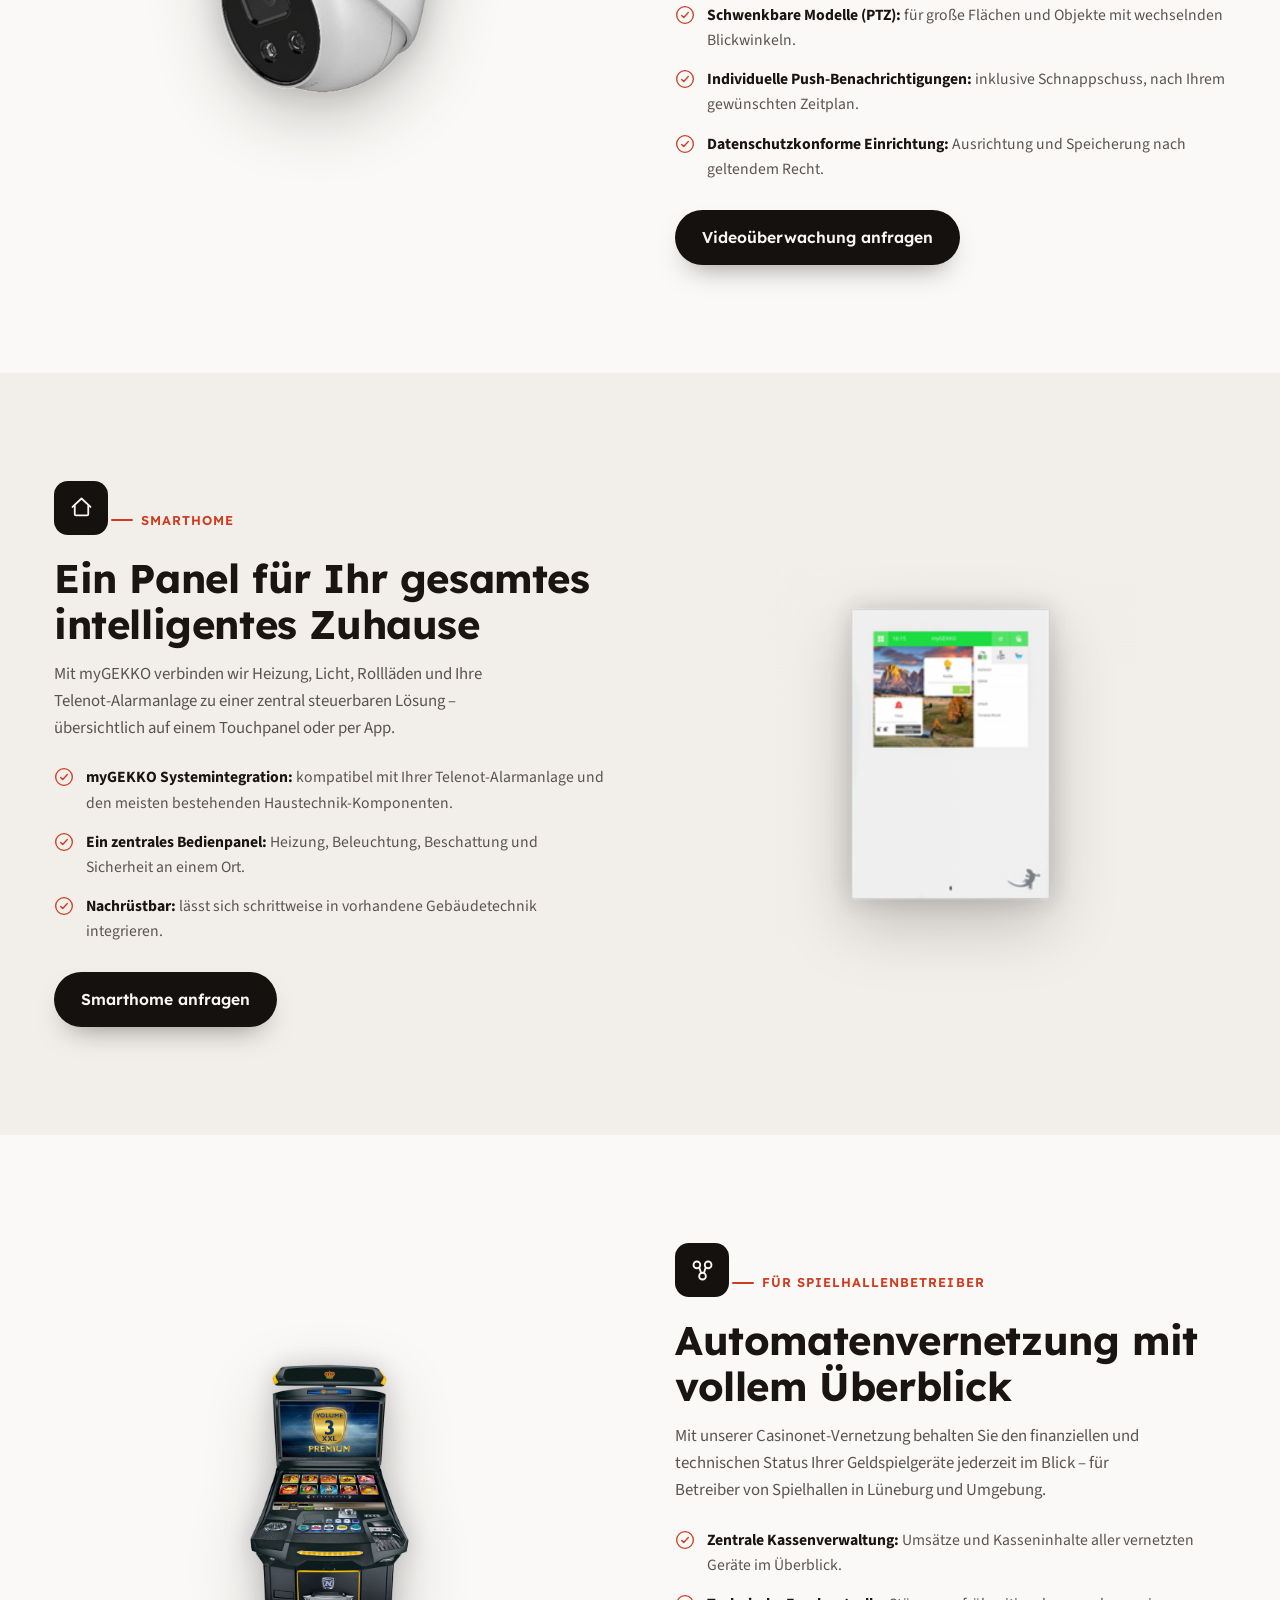
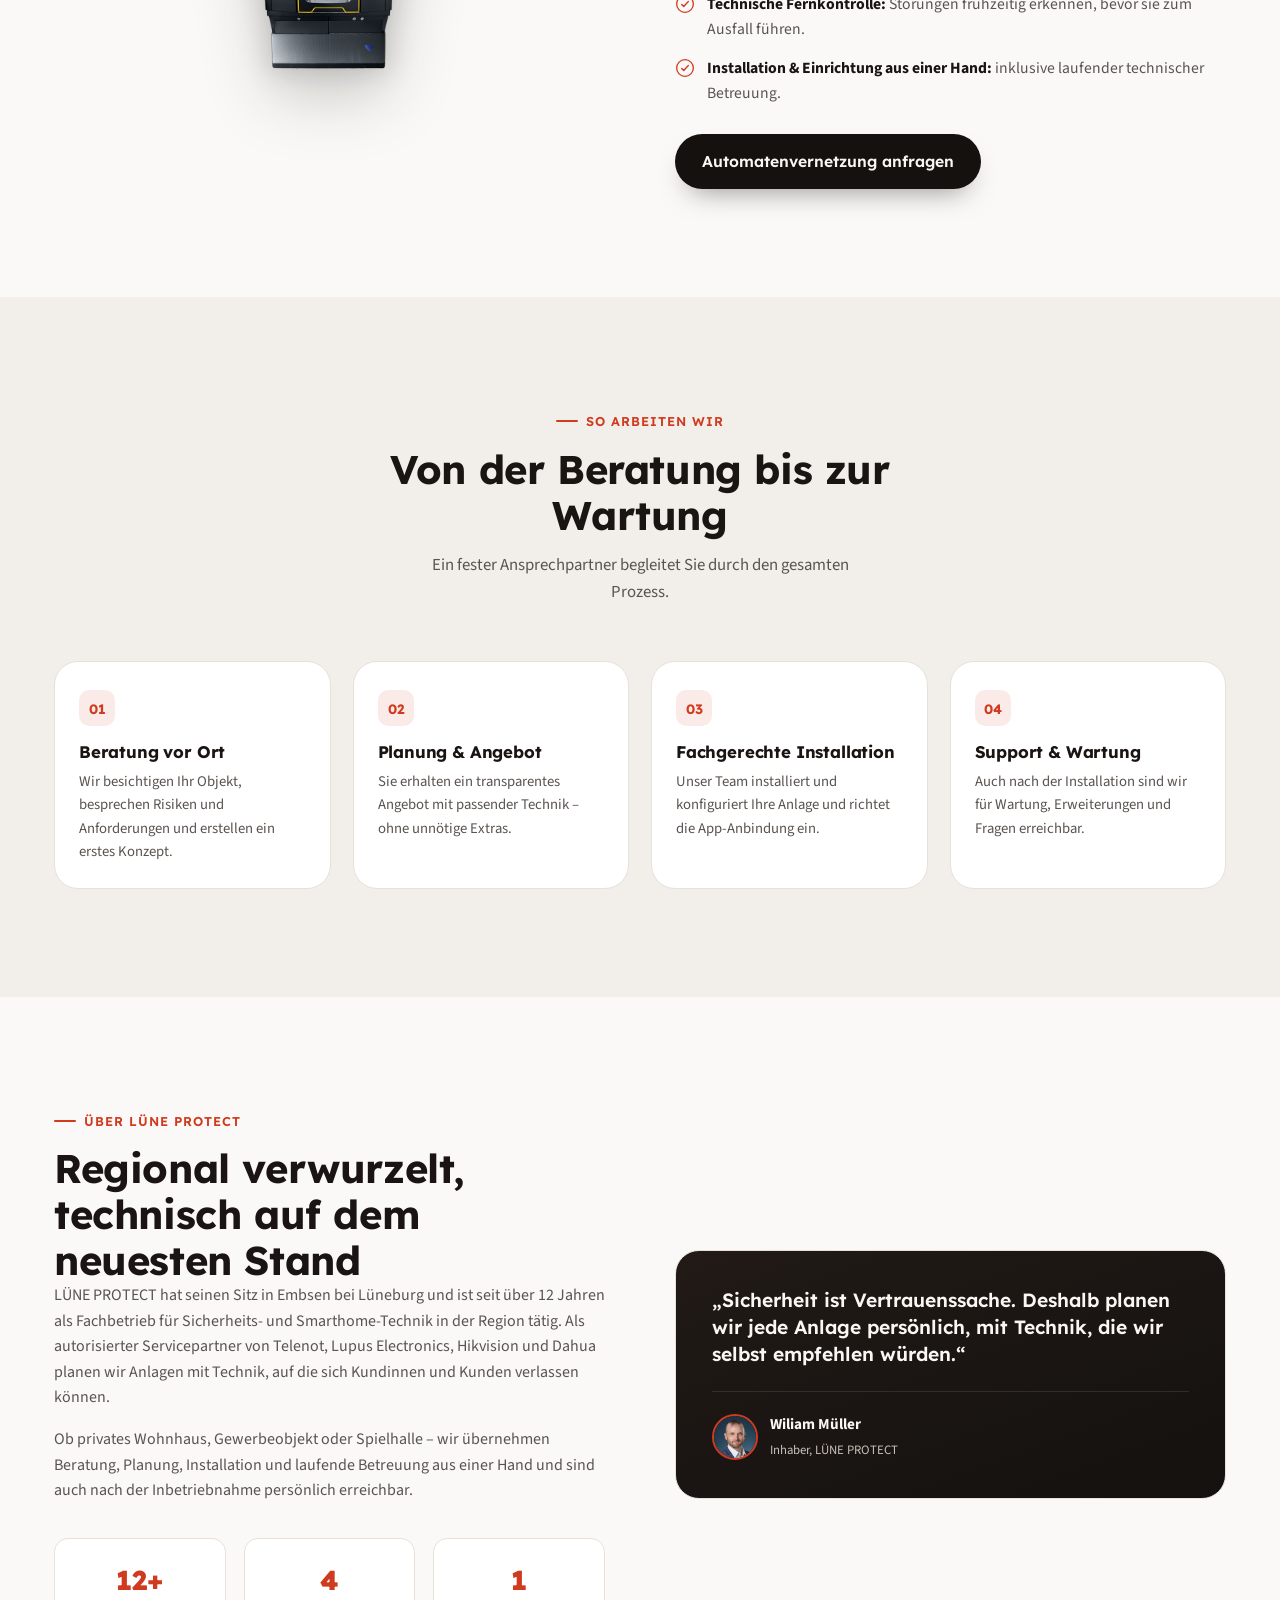
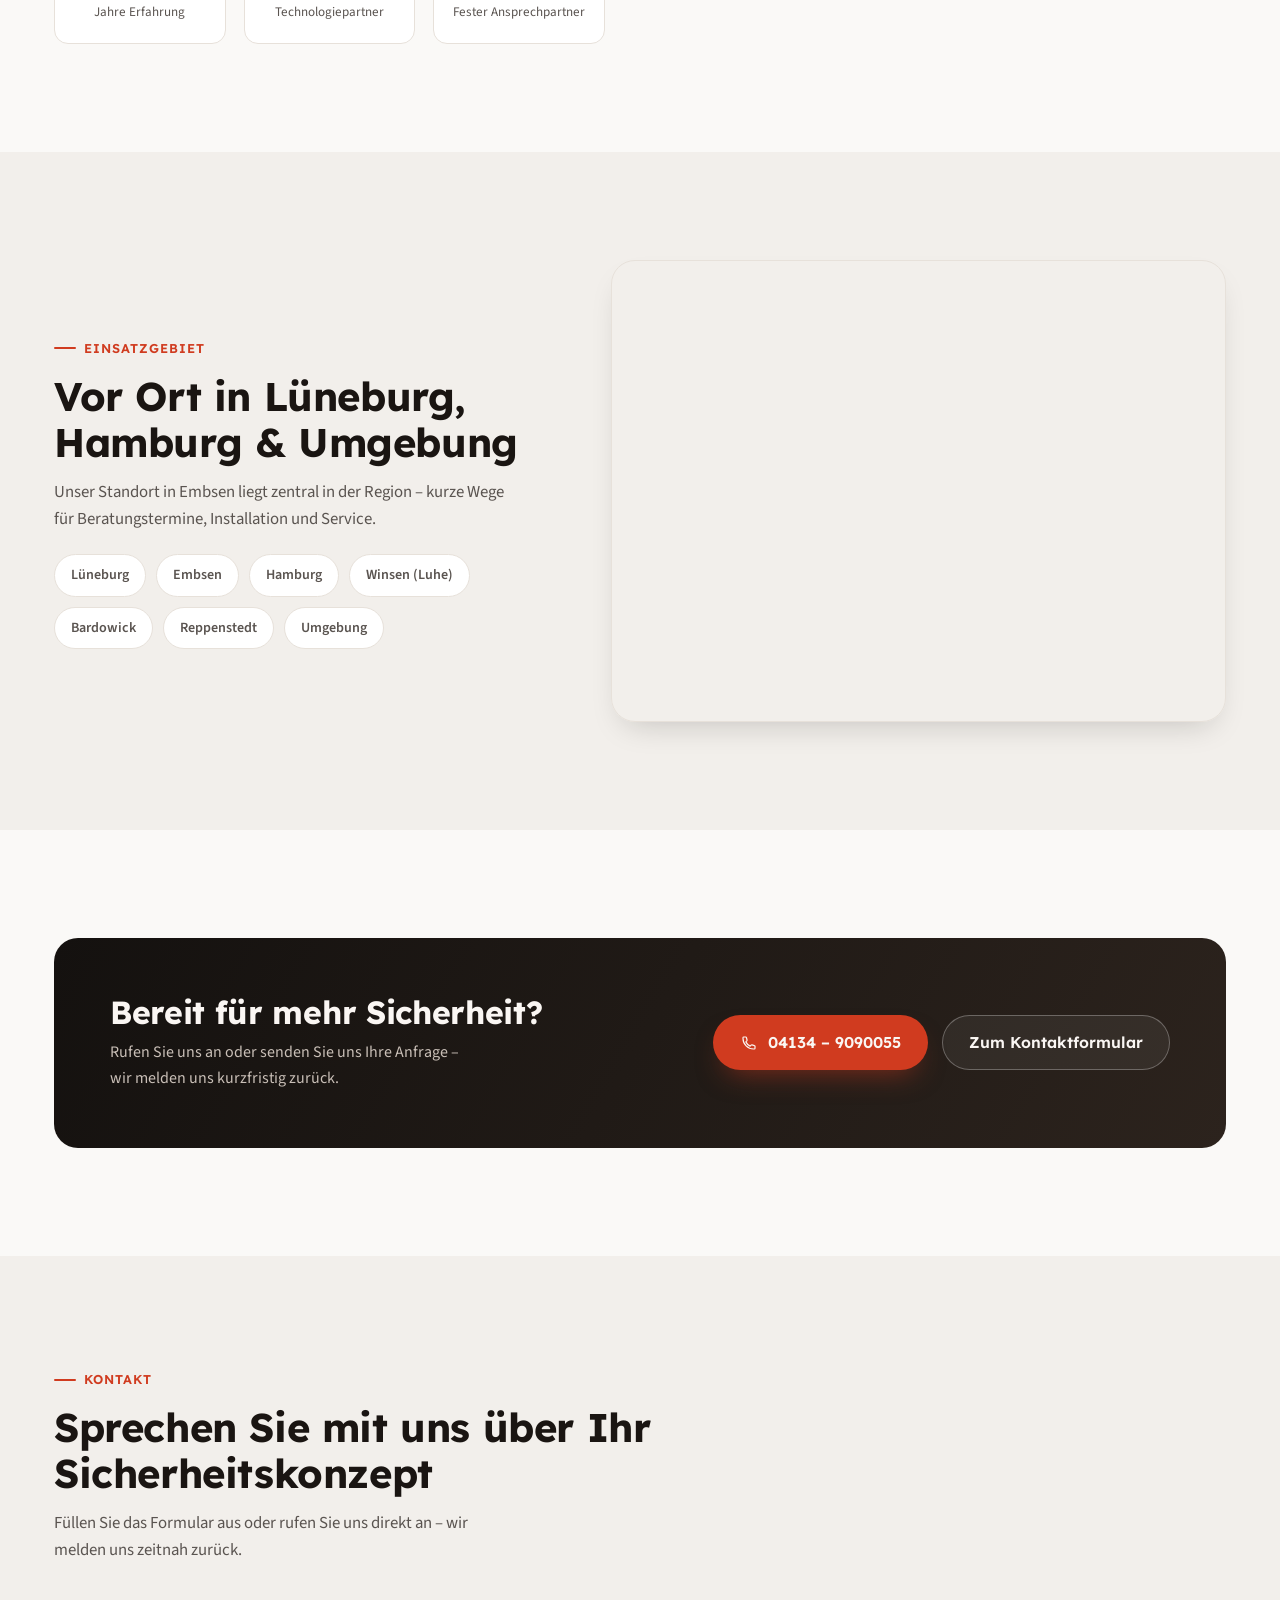
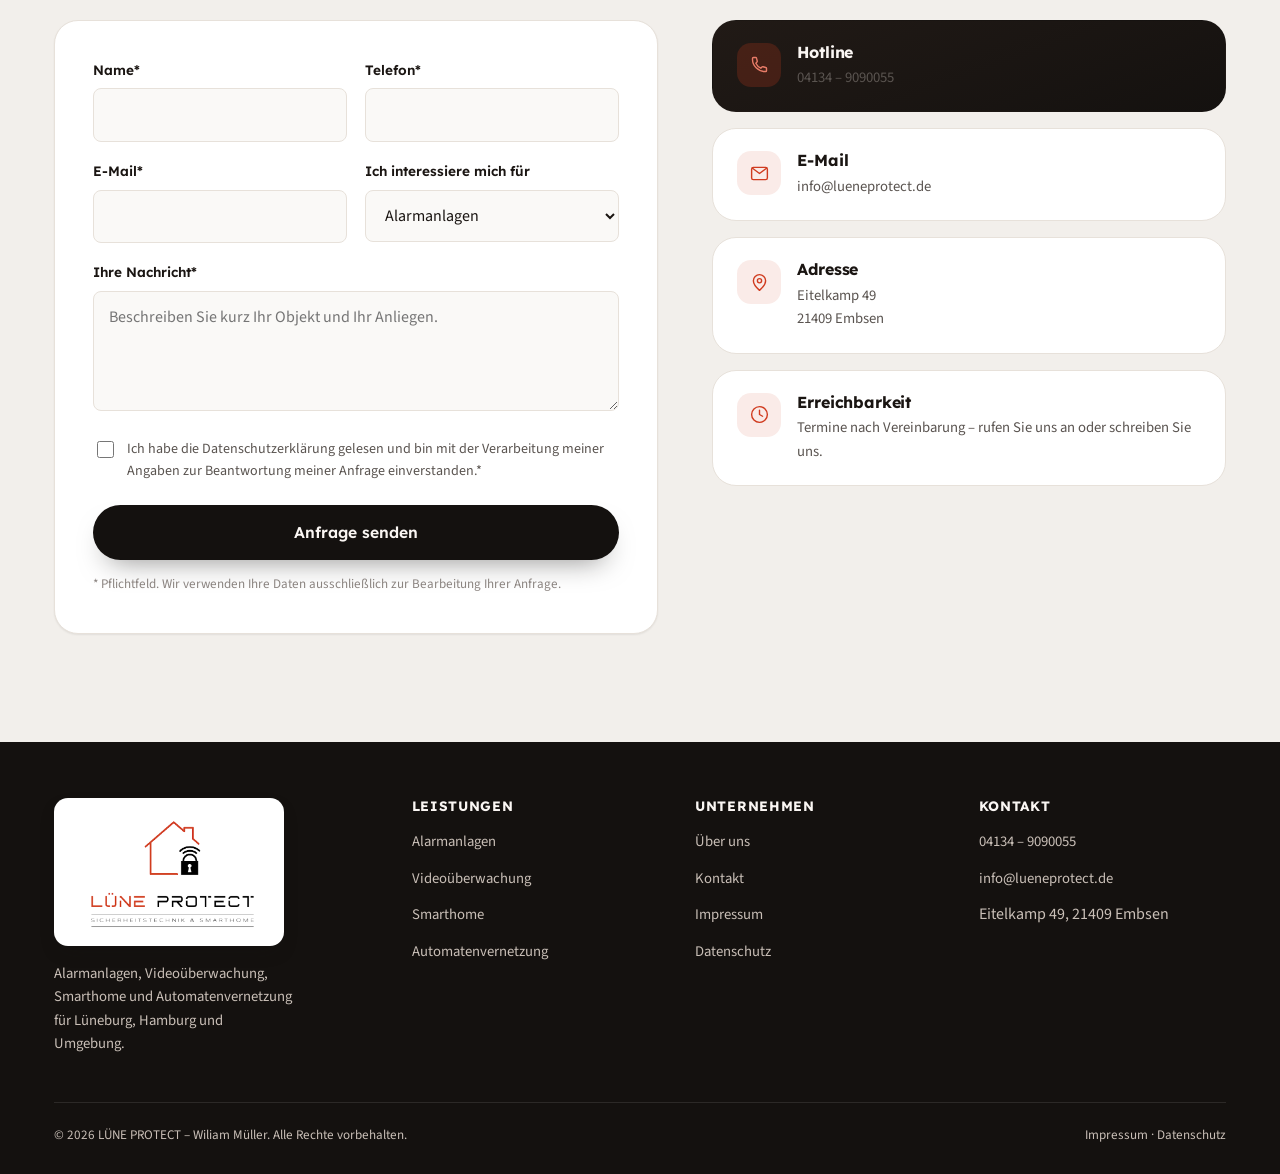
==== commit 97d55924: "Add SEO fundamentals: LocalBusiness structured data, robots.txt, sitemap.xml Context: the old WordPr" ====
--- a/index.html
+++ b/index.html
@@ -12,8 +12,87 @@
   <meta property="og:title" content="LÜNE PROTECT – Sicherheitstechnik für Lüneburg &amp; Hamburg" />
   <meta property="og:description" content="Alarmanlagen, Videoüberwachung, Smarthome und Automatenvernetzung – geplant, installiert und betreut von LÜNE PROTECT." />
   <meta property="og:locale" content="de_DE" />
+  <meta property="og:url" content="https://lueneprotect.de/" />
+  <meta property="og:image" content="https://lueneprotect.de/assets/img/logo-full.png" />
+  <meta name="twitter:card" content="summary" />
 
   <link rel="icon" href="assets/img/logo-icon.png" type="image/png" />
+
+  <!-- Structured data for Google (LocalBusiness): helps local/"near me"
+       search and Google Business Profile linkage. Only facts that are
+       also visible on the page itself are included here — no invented
+       ratings, reviews or opening hours, since structured data that
+       contradicts the visible page can get this markup ignored or
+       flagged. -->
+  <script type="application/ld+json">
+  {
+    "@context": "https://schema.org",
+    "@type": "LocalBusiness",
+    "@id": "https://lueneprotect.de/#business",
+    "name": "LÜNE PROTECT",
+    "image": "https://lueneprotect.de/assets/img/logo-full.png",
+    "logo": "https://lueneprotect.de/assets/img/logo-icon.png",
+    "url": "https://lueneprotect.de/",
+    "telephone": "+49-4134-9090055",
+    "priceRange": "$$",
+    "description": "LÜNE PROTECT ist Fachpartner für Alarmanlagen, Videoüberwachung, Smarthome und Automatenvernetzung in Lüneburg, Hamburg und Umgebung.",
+    "address": {
+      "@type": "PostalAddress",
+      "streetAddress": "Eitelkamp 49",
+      "postalCode": "21409",
+      "addressLocality": "Embsen",
+      "addressRegion": "Niedersachsen",
+      "addressCountry": "DE"
+    },
+    "areaServed": [
+      { "@type": "City", "name": "Lüneburg" },
+      { "@type": "City", "name": "Hamburg" },
+      { "@type": "City", "name": "Embsen" },
+      { "@type": "City", "name": "Adendorf" },
+      { "@type": "City", "name": "Winsen (Luhe)" },
+      { "@type": "City", "name": "Bardowick" },
+      { "@type": "City", "name": "Reppenstedt" }
+    ],
+    "hasOfferCatalog": {
+      "@type": "OfferCatalog",
+      "name": "Leistungen",
+      "itemListElement": [
+        {
+          "@type": "Offer",
+          "itemOffered": {
+            "@type": "Service",
+            "name": "Alarmanlagen",
+            "description": "Planung und Installation von Einbruchmeldeanlagen nach VdS-Richtlinien mit App-Fernsteuerung."
+          }
+        },
+        {
+          "@type": "Offer",
+          "itemOffered": {
+            "@type": "Service",
+            "name": "Videoüberwachung",
+            "description": "KI-gestützte Videoüberwachungskameras mit individuellen Push-Benachrichtigungen."
+          }
+        },
+        {
+          "@type": "Offer",
+          "itemOffered": {
+            "@type": "Service",
+            "name": "Smarthome",
+            "description": "myGEKKO Smarthome-Integration mit Telenot-Alarmanlagen und bestehender Haustechnik."
+          }
+        },
+        {
+          "@type": "Offer",
+          "itemOffered": {
+            "@type": "Service",
+            "name": "Automatenvernetzung",
+            "description": "Casinonet-Vernetzung für Spielhallenbetreiber mit zentraler Kassenverwaltung."
+          }
+        }
+      ]
+    }
+  }
+  </script>
 
   <!-- Fonts load as a plain, non-blocking <link> so the core stylesheet
        below always applies immediately, even if this request is slow. -->
--- a/assets/css/style.css
+++ b/assets/css/style.css
@@ -919,38 +919,20 @@
   color: var(--color-ink);
 }
 
+/* No card/background behind the product photo — it floats directly on
+   the section's own background, using its own transparency. */
 .service-detail__figure {
-  position: relative;
-  border-radius: var(--radius-lg);
-  overflow: hidden;
-  background: linear-gradient(160deg, var(--color-dark-soft), var(--color-dark));
   aspect-ratio: 4 / 3.3;
   display: flex;
   align-items: center;
   justify-content: center;
-  border: 1px solid var(--color-border);
-}
-
-.service-detail__figure svg {
-  width: 58%;
-  height: 58%;
-  color: rgba(255, 255, 255, 0.92);
 }
 
 .service-detail__figure img {
-  position: relative; /* stacks above the ::after glow instead of under its tint */
-  z-index: 1;
-  width: 68%;
-  height: 68%;
+  width: 82%;
+  height: 82%;
   object-fit: contain;
-  filter: drop-shadow(0 20px 28px rgba(0, 0, 0, 0.5));
-}
-
-.service-detail__figure::after {
-  content: '';
-  position: absolute;
-  inset: 0;
-  background: radial-gradient(circle at 30% 20%, rgba(208, 59, 31, 0.25), transparent 55%);
+  filter: drop-shadow(0 24px 32px rgba(20, 17, 15, 0.22));
 }
 
 .service-detail__cta {
@@ -1024,11 +1006,12 @@
 }
 
 .stat {
-  padding: 20px 18px;
+  padding: 20px 14px;
   border-radius: var(--radius-md);
   background: var(--color-surface);
   border: 1px solid var(--color-border);
   text-align: center;
+  min-width: 0; /* lets a grid item actually shrink below its content's natural width */
 }
 
 .stat strong {
@@ -1040,8 +1023,11 @@
 }
 
 .stat span {
+  display: block;
   font-size: 0.82rem;
   color: var(--color-ink-soft);
+  hyphens: auto; /* proper German syllable breaks (Tech­no­lo­gie­part­ner) for the page's lang="de" */
+  overflow-wrap: anywhere; /* fallback for a run with no hyphenation point at all */
 }
 
 .about-figure {
@@ -1414,16 +1400,39 @@
    once main.js confirms it can drive the animation does it add
    `js-reveal` to <html>; from that point [data-reveal] elements start
    hidden and fade in via `.is-visible`, with a safety timeout in main.js
-   that force-reveals anything an observer might miss. */
+   that force-reveals anything an observer might miss.
+
+   The `transition` lives only on the `.is-visible` (revealed) rule, not
+   on the hidden base rule. If it were on the base rule too, adding
+   `js-reveal` at load would itself trigger an animated transition from
+   the default opacity:1 down to 0 — an unwanted fade-to-invisible race
+   against the IntersectionObserver's own fade back to 1, which under
+   fast/rapid scrolling could lose and leave content stuck invisible.
+   With the transition only on `.is-visible`, going hidden is an instant,
+   unanimated snap (imperceptible, happens at load before paint) and the
+   only thing that ever visibly animates is the reveal itself. */
 .js-reveal [data-reveal] {
   opacity: 0;
   transform: translateY(18px);
-  transition: opacity 600ms ease, transform 600ms ease;
 }
 
 .js-reveal [data-reveal].is-visible {
   opacity: 1;
   transform: translateY(0);
+  transition: opacity 600ms ease, transform 600ms ease;
+}
+
+/* Product photos (service-detail figures) get their own slightly richer
+   reveal — fade + a gentle zoom-in from 96% instead of the plain
+   slide-up used for text blocks — since these are the images the
+   animation is specifically for. */
+.js-reveal .service-detail__figure[data-reveal] {
+  transform: scale(0.96);
+}
+
+.js-reveal .service-detail__figure[data-reveal].is-visible {
+  transform: scale(1);
+  transition: opacity 700ms ease, transform 700ms ease;
 }
 
 @media (prefers-reduced-motion: reduce) {
